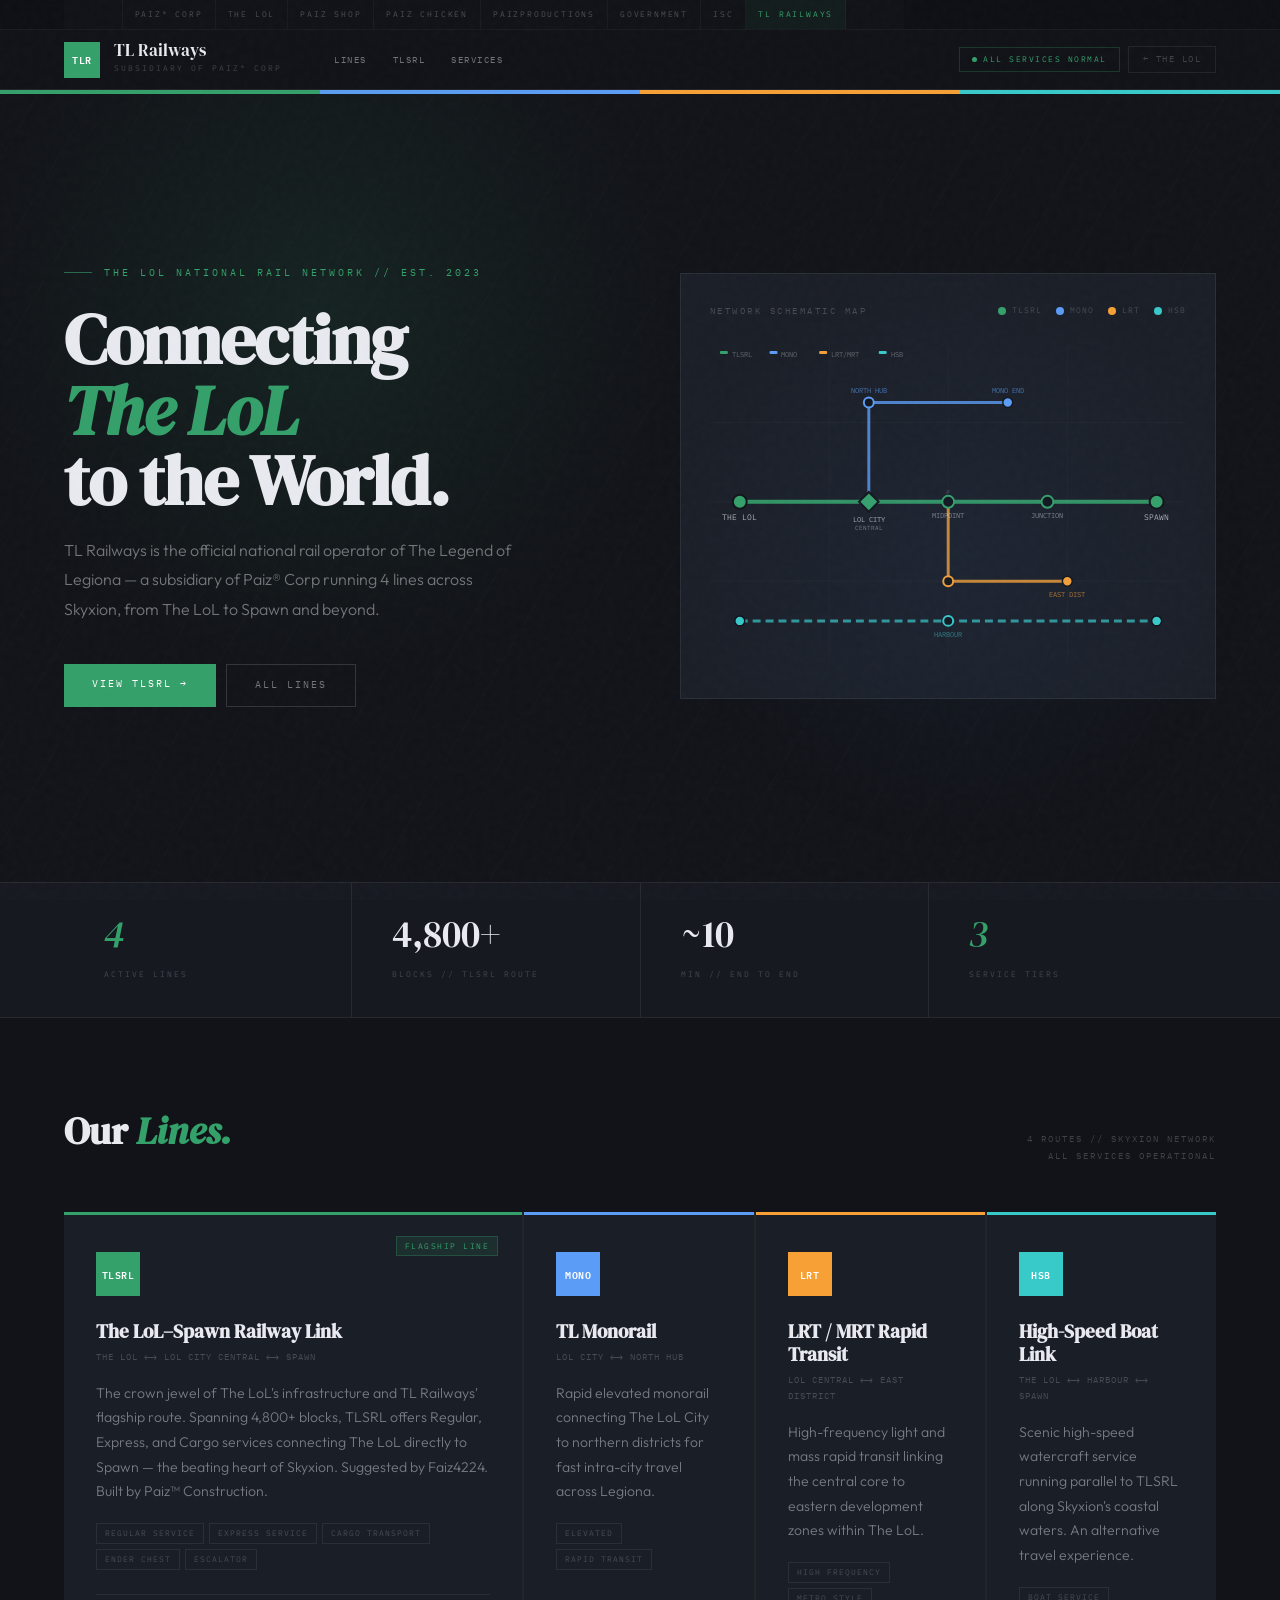
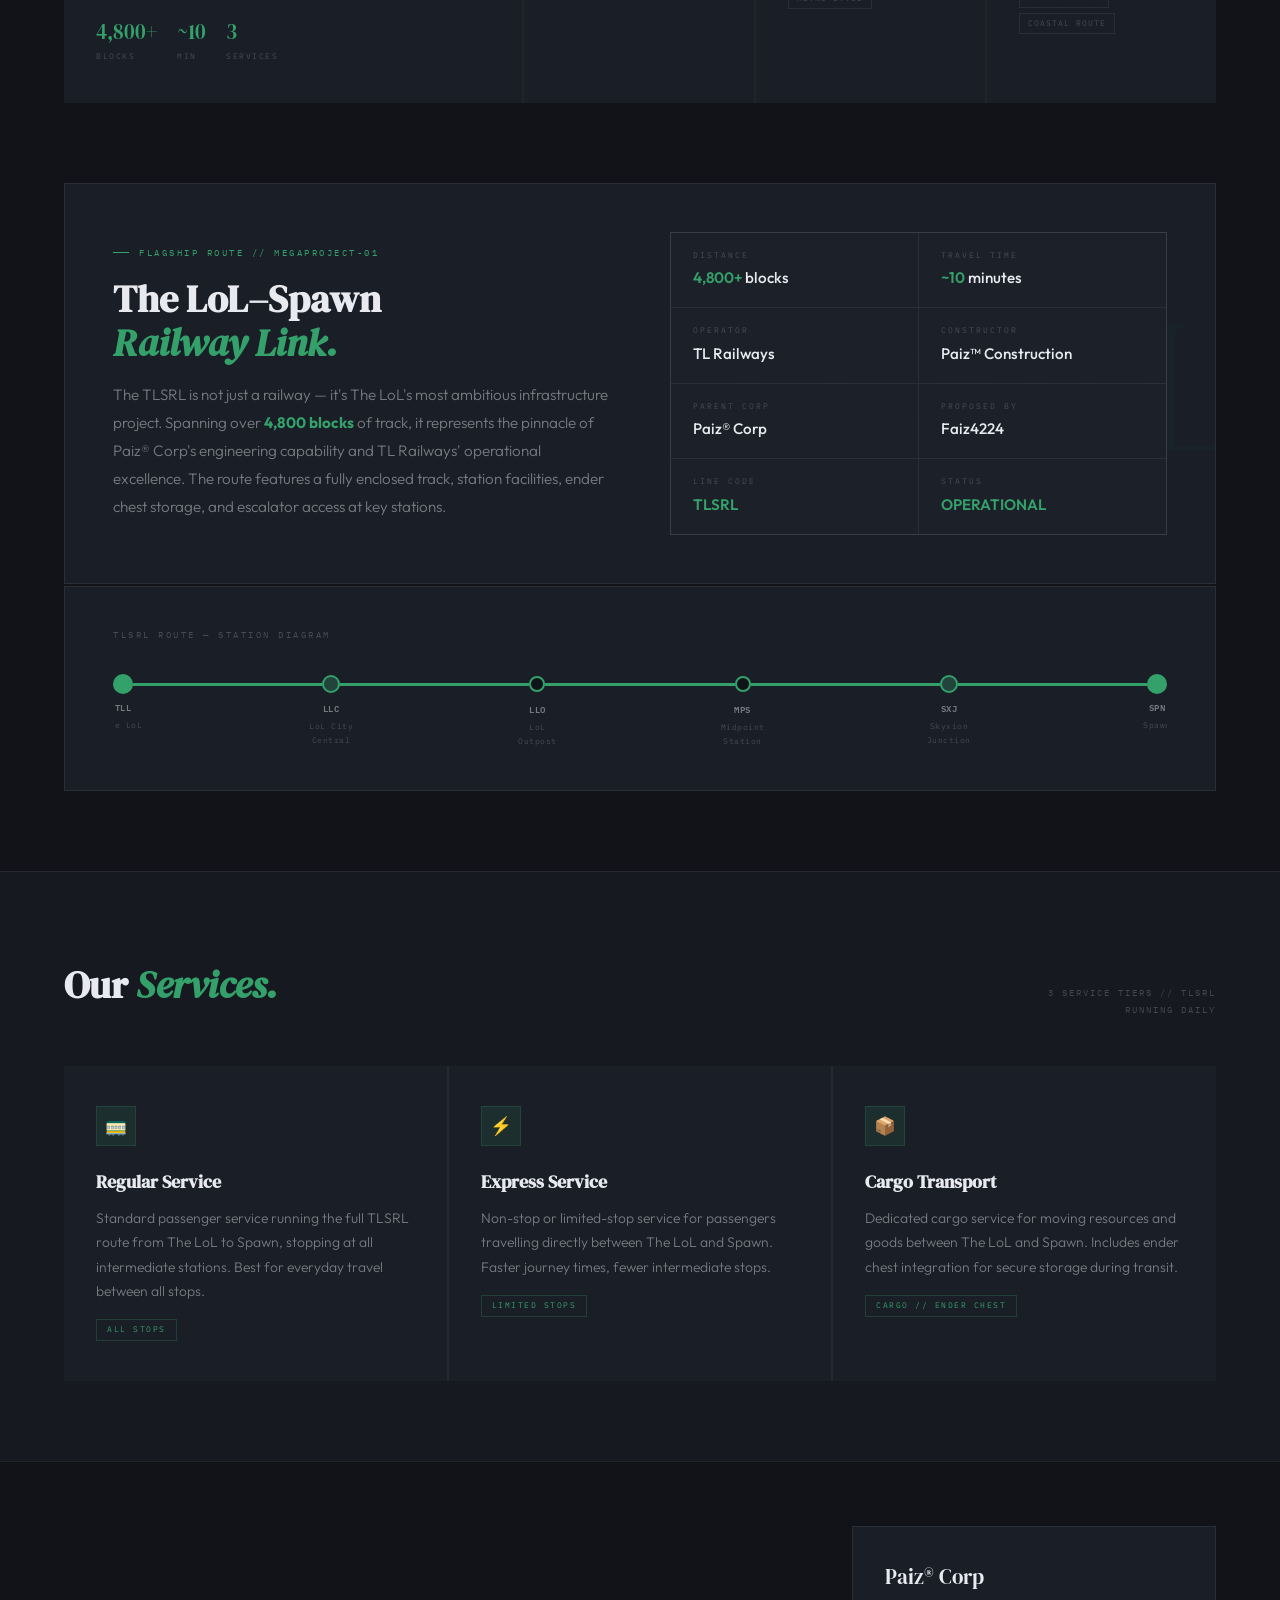
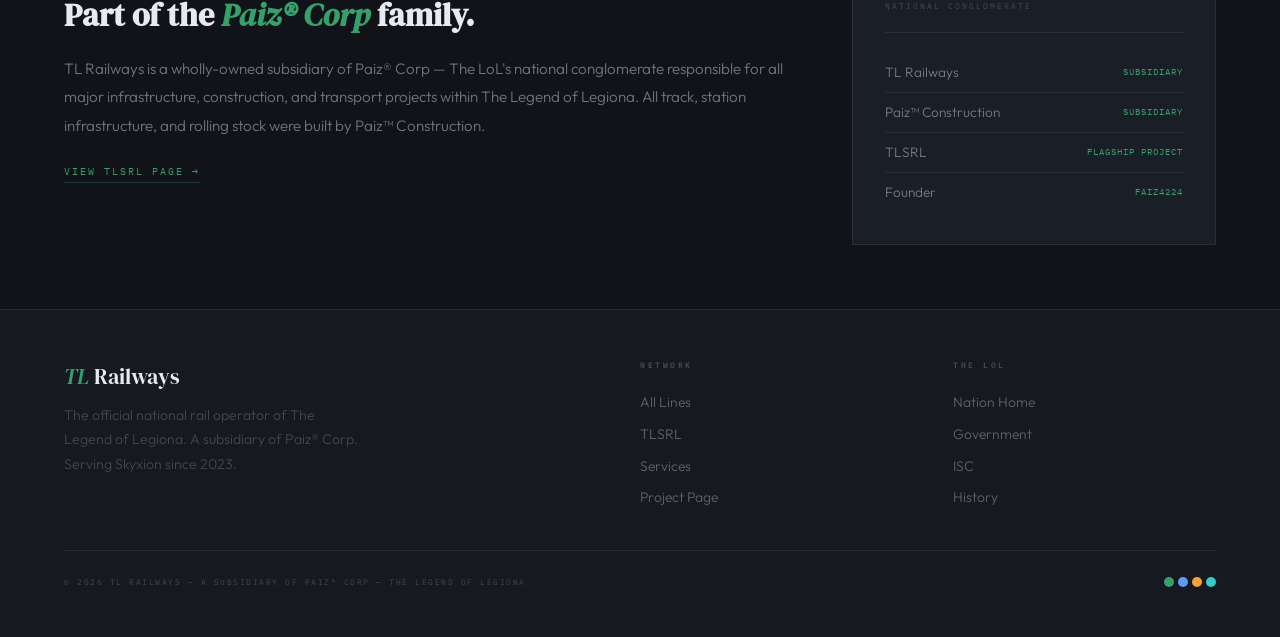
==== index.html @ be33e7ab "Create index.html" ====
<!DOCTYPE html>
<html lang="en">
<head>
    <meta charset="UTF-8">
    <meta name="viewport" content="width=device-width, initial-scale=1.0">
    <title>TL Railways — The Legend of Legiona</title>
    <link rel="icon" type="image/png" href="/tlrailways/assets/images/TLRailwaysLogo.png">
    <meta name="description" content="TL Railways — The LoL's national rail network. TLSRL, Monorail, LRT/MRT, and HSB services connecting The LoL to Skyxion.">
    <meta property="og:title" content="TL Railways — The LoL National Rail Network">
    <meta property="og:url" content="https://thelegendoflegiona.github.io/tlrailways/">
    <meta property="og:description" content="Official rail operator of The Legend of Legiona.">
    <link href="https://fonts.googleapis.com/css2?family=DM+Serif+Display:ital@0;1&family=IBM+Plex+Mono:wght@300;400;500;600&family=Outfit:wght@300;400;500;600&display=swap" rel="stylesheet">
    <style>
        /* ═══════════════════════════════════════
           TL RAILWAYS — DESIGN TOKENS
        ═══════════════════════════════════════ */
        :root {
            --bg:           #111318;
            --bg-2:         #161920;
            --bg-3:         #1c2029;
            --bg-card:      #1a1e27;
            --border:       rgba(255,255,255,0.07);
            --border-hover: rgba(255,255,255,0.14);
            --txt:          #e8eaf0;
            --txt-muted:    rgba(232,234,240,0.45);
            --txt-faint:    rgba(232,234,240,0.22);

            /* Line colours */
            --tlsrl:   #34a06a;
            --mono:    #5b9cf6;
            --lrt:     #f6a035;
            --hsb:     #38c9c9;

            --tlsrl-dim: rgba(52,160,106,0.12);
            --mono-dim:  rgba(91,156,246,0.12);
            --lrt-dim:   rgba(246,160,53,0.12);
            --hsb-dim:   rgba(56,201,201,0.12);

            --topbar-h: 30px;
            --nav-h:    60px;
        }

        * { margin: 0; padding: 0; box-sizing: border-box; }
        html { scroll-behavior: smooth; }

        body {
            font-family: 'Outfit', sans-serif;
            background: var(--bg);
            color: var(--txt);
            line-height: 1.7;
            overflow-x: hidden;
        }

        /* grain */
        body::before {
            content: '';
            position: fixed; inset: 0;
            background-image: url("data:image/svg+xml,%3Csvg viewBox='0 0 200 200' xmlns='http://www.w3.org/2000/svg'%3E%3Cfilter id='n'%3E%3CfeTurbulence type='fractalNoise' baseFrequency='0.65' numOctaves='4' stitchTiles='stitch'/%3E%3C/filter%3E%3Crect width='100%25' height='100%25' filter='url(%23n)' opacity='0.025'/%3E%3C/svg%3E");
            pointer-events: none; z-index: 9999;
        }

        /* ─── NETWORK TOPBAR ─── */
        .net-topbar {
            position: fixed;
            top: 0; left: 0; right: 0;
            height: var(--topbar-h);
            z-index: 500;
            background: #0d0f14;
            border-bottom: 1px solid rgba(255,255,255,0.05);
            display: flex;
            align-items: center;
            padding: 0 5%;
            overflow-x: auto;
            scrollbar-width: none;
        }
        .net-topbar::-webkit-scrollbar { display: none; }

        .net-topbar-links {
            display: flex;
            align-items: center;
            gap: 0;
            white-space: nowrap;
            flex-shrink: 0;
        }

        .net-topbar-links a {
            font-family: 'IBM Plex Mono', monospace;
            font-size: 0.47rem;
            letter-spacing: 1.8px;
            color: rgba(232,234,240,0.28);
            text-decoration: none;
            padding: 0 12px;
            height: var(--topbar-h);
            display: flex;
            align-items: center;
            transition: color 0.2s, background 0.2s;
            border-right: 1px solid rgba(255,255,255,0.04);
        }
        .net-topbar-links a:first-child { border-left: 1px solid rgba(255,255,255,0.04); }
        .net-topbar-links a:hover { color: rgba(232,234,240,0.65); }
        .net-topbar-links a.active-site {
            color: var(--tlsrl);
            background: rgba(52,160,106,0.07);
        }

        /* ─── NAV ─── */
        nav {
            position: sticky;
            top: var(--topbar-h);
            z-index: 400;
            height: var(--nav-h);
            display: flex;
            align-items: center;
            padding: 0 5%;
            background: rgba(17,19,24,0.97);
            backdrop-filter: blur(18px);
            border-bottom: 1px solid var(--border);
            gap: 40px;
        }

        .nav-brand {
            display: flex; align-items: center; gap: 14px;
            text-decoration: none; color: inherit; flex-shrink: 0;
        }

        .tlr-mark {
            width: 36px; height: 36px;
            background: var(--tlsrl);
            display: flex; align-items: center; justify-content: center;
            font-family: 'IBM Plex Mono', monospace;
            font-size: 0.62rem;
            font-weight: 600;
            color: #fff;
            letter-spacing: 0.5px;
            flex-shrink: 0;
            transition: box-shadow 0.3s;
        }
        .nav-brand:hover .tlr-mark {
            box-shadow: 0 0 16px rgba(52,160,106,0.45);
        }

        .nav-brand-name {
            font-family: 'DM Serif Display', serif;
            font-size: 1.05rem;
            color: var(--txt);
            line-height: 1;
            display: block;
        }
        .nav-brand-sub {
            font-family: 'IBM Plex Mono', monospace;
            font-size: 0.5rem;
            letter-spacing: 2px;
            color: var(--txt-faint);
            display: block;
            margin-top: 2px;
        }

        .nav-links {
            display: flex; gap: 2px; flex: 1;
        }

        .nav-links a {
            padding: 5px 12px;
            font-family: 'IBM Plex Mono', monospace;
            font-size: 0.58rem;
            letter-spacing: 1.5px;
            color: var(--txt-muted);
            text-decoration: none;
            transition: color 0.2s;
        }
        .nav-links a:hover, .nav-links a.active { color: var(--tlsrl); }

        .nav-right {
            margin-left: auto;
            display: flex; align-items: center; gap: 8px;
        }

        .status-pill {
            display: flex; align-items: center; gap: 6px;
            padding: 4px 12px;
            border: 1px solid rgba(52,160,106,0.25);
            font-family: 'IBM Plex Mono', monospace;
            font-size: 0.52rem;
            letter-spacing: 1.5px;
            color: var(--tlsrl);
        }

        .status-dot {
            width: 5px; height: 5px;
            border-radius: 50%;
            background: var(--tlsrl);
            animation: blink 2s ease infinite;
        }

        .nav-back {
            padding: 5px 14px;
            font-family: 'IBM Plex Mono', monospace;
            font-size: 0.55rem;
            letter-spacing: 1.5px;
            color: var(--txt-faint);
            text-decoration: none;
            border: 1px solid var(--border);
            transition: all 0.2s;
        }
        .nav-back:hover { color: var(--txt); border-color: var(--border-hover); }

        /* hamburger */
        .nav-hamburger {
            display: none;
            flex-direction: column;
            gap: 5px;
            cursor: pointer;
            padding: 4px;
            background: none;
            border: none;
            margin-left: auto;
        }
        .nav-hamburger span {
            display: block;
            width: 22px; height: 1.5px;
            background: var(--txt-muted);
            transition: all 0.25s;
        }
        .nav-hamburger.open span:nth-child(1) { transform: translateY(6.5px) rotate(45deg); }
        .nav-hamburger.open span:nth-child(2) { opacity: 0; }
        .nav-hamburger.open span:nth-child(3) { transform: translateY(-6.5px) rotate(-45deg); }

        /* mobile nav drawer */
        .nav-drawer {
            display: none;
            position: fixed;
            top: calc(var(--topbar-h) + var(--nav-h));
            left: 0; right: 0;
            background: rgba(13,15,20,0.98);
            backdrop-filter: blur(20px);
            border-bottom: 1px solid var(--border);
            z-index: 390;
            padding: 1.5rem 5%;
            flex-direction: column;
            gap: 0;
        }
        .nav-drawer.open { display: flex; }
        .nav-drawer a {
            font-family: 'IBM Plex Mono', monospace;
            font-size: 0.7rem;
            letter-spacing: 2px;
            color: var(--txt-muted);
            text-decoration: none;
            padding: 0.9rem 0;
            border-bottom: 1px solid var(--border);
            transition: color 0.2s;
        }
        .nav-drawer a:hover { color: var(--tlsrl); }
        .nav-drawer a:last-child { border-bottom: none; }

        /* ─── HERO ─── */
        .hero {
            min-height: 88vh;
            display: flex; flex-direction: column; justify-content: center;
            padding: 80px 5% 5rem;
            position: relative; overflow: hidden;
            margin-top: var(--topbar-h);
        }

        .hero::before {
            content: '';
            position: absolute; inset: 0;
            background:
                repeating-linear-gradient(
                    -60deg,
                    transparent, transparent 48px,
                    rgba(255,255,255,0.013) 48px, rgba(255,255,255,0.013) 49px
                );
        }

        /* enhanced hero ambient */
        .hero::after {
            content: '';
            position: absolute;
            bottom: 0; right: 0;
            width: 50vw; height: 50vw;
            background: radial-gradient(circle, rgba(91,156,246,0.05) 0%, transparent 65%);
            pointer-events: none;
        }

        .hero-bar {
            position: absolute;
            top: 0; left: 0; right: 0;
            height: 4px;
            display: flex;
        }
        .hero-bar span { flex: 1; }
        .hero-bar .b1 { background: var(--tlsrl); }
        .hero-bar .b2 { background: var(--mono); }
        .hero-bar .b3 { background: var(--lrt); }
        .hero-bar .b4 { background: var(--hsb); }

        .hero-glow {
            position: absolute;
            top: -20%; left: -5%;
            width: 60vw; height: 60vw;
            background: radial-gradient(circle, rgba(52,160,106,0.11) 0%, transparent 65%);
            pointer-events: none;
        }

        .hero-inner {
            position: relative;
            max-width: 1200px;
            margin: 0 auto; width: 100%;
            display: grid;
            grid-template-columns: 1fr 1fr;
            gap: 80px;
            align-items: center;
        }

        .hero-eyebrow {
            font-family: 'IBM Plex Mono', monospace;
            font-size: 0.6rem;
            letter-spacing: 3px;
            color: var(--tlsrl);
            margin-bottom: 1.5rem;
            display: flex; align-items: center; gap: 12px;
            opacity: 0;
            animation: fadeUp 0.7s ease 0.15s forwards;
        }
        .hero-eyebrow::before { content:''; width:28px; height:1px; background:var(--tlsrl); opacity:0.6; }

        .hero h1 {
            font-family: 'DM Serif Display', serif;
            font-size: clamp(3rem, 5.5vw, 5.5rem);
            line-height: 1.0;
            color: var(--txt);
            margin-bottom: 1.2rem;
            letter-spacing: -1px;
            opacity: 0;
            animation: fadeUp 0.7s ease 0.25s forwards;
        }
        .hero h1 em { font-style: italic; color: var(--tlsrl); }

        .hero-sub {
            font-size: 1rem;
            color: var(--txt-muted);
            font-weight: 300;
            line-height: 1.85;
            max-width: 460px;
            margin-bottom: 2.5rem;
            opacity: 0;
            animation: fadeUp 0.7s ease 0.35s forwards;
        }

        .hero-actions {
            display: flex; gap: 10px; flex-wrap: wrap;
            opacity: 0;
            animation: fadeUp 0.7s ease 0.45s forwards;
        }

        .btn-primary {
            padding: 12px 28px;
            background: var(--tlsrl);
            color: #fff;
            text-decoration: none;
            font-family: 'IBM Plex Mono', monospace;
            font-size: 0.62rem;
            letter-spacing: 2px;
            transition: opacity 0.2s, transform 0.2s, box-shadow 0.2s;
        }
        .btn-primary:hover {
            opacity: 0.9;
            transform: translateY(-2px);
            box-shadow: 0 8px 24px rgba(52,160,106,0.3);
        }

        .btn-ghost {
            padding: 12px 28px;
            border: 1px solid var(--border-hover);
            color: var(--txt-muted);
            text-decoration: none;
            font-family: 'IBM Plex Mono', monospace;
            font-size: 0.62rem;
            letter-spacing: 2px;
            transition: all 0.2s;
        }
        .btn-ghost:hover { border-color: rgba(255,255,255,0.3); color: var(--txt); }

        /* ─── SCHEMATIC MAP ─── */
        .hero-map {
            position: relative;
            opacity: 0;
            animation: fadeIn 1s ease 0.6s forwards;
        }

        .map-card {
            background: var(--bg-card);
            border: 1px solid var(--border);
            padding: 1.8rem;
        }

        .map-header {
            display: flex; justify-content: space-between; align-items: center;
            margin-bottom: 1.5rem;
            flex-wrap: wrap;
            gap: 10px;
        }

        .map-title {
            font-family: 'IBM Plex Mono', monospace;
            font-size: 0.58rem;
            letter-spacing: 2.5px;
            color: var(--txt-faint);
        }

        .map-legend {
            display: flex; gap: 14px; flex-wrap: wrap;
        }

        .leg-item {
            display: flex; align-items: center; gap: 6px;
            font-family: 'IBM Plex Mono', monospace;
            font-size: 0.5rem;
            letter-spacing: 1px;
            color: var(--txt-faint);
        }
        .leg-dot { width: 8px; height: 8px; border-radius: 50%; flex-shrink: 0; }

        .route-svg { width: 100%; height: auto; }

        /* ─── QUICK STATS ─── */
        .stats-strip {
            background: var(--bg-2);
            border-top: 1px solid var(--border);
            border-bottom: 1px solid var(--border);
            padding: 0 5%;
        }

        .stats-inner {
            max-width: 1200px;
            margin: 0 auto;
            display: flex;
        }

        .stat-item {
            flex: 1;
            padding: 2rem 2.5rem;
            border-right: 1px solid var(--border);
            transition: background 0.25s;
        }
        .stat-item:last-child { border-right: none; }
        .stat-item:hover { background: rgba(52,160,106,0.04); }

        .stat-val {
            font-family: 'DM Serif Display', serif;
            font-size: 2.4rem;
            color: var(--txt);
            display: block;
            line-height: 1;
            margin-bottom: 0.3rem;
        }
        .stat-val em { font-style: italic; color: var(--tlsrl); }

        .stat-lbl {
            font-family: 'IBM Plex Mono', monospace;
            font-size: 0.52rem;
            letter-spacing: 2px;
            color: var(--txt-faint);
        }

        /* ─── LINES SECTION ─── */
        .section { padding: 5rem 5%; }
        .section-inner { max-width: 1200px; margin: 0 auto; }

        .section-head {
            display: flex; justify-content: space-between; align-items: flex-end;
            margin-bottom: 3rem;
            flex-wrap: wrap;
            gap: 12px;
        }

        .section-head h2 {
            font-family: 'DM Serif Display', serif;
            font-size: clamp(1.8rem, 3vw, 2.6rem);
            color: var(--txt);
        }
        .section-head h2 em { font-style: italic; color: var(--tlsrl); }

        .section-head p {
            font-family: 'IBM Plex Mono', monospace;
            font-size: 0.56rem;
            letter-spacing: 2px;
            color: var(--txt-faint);
            text-align: right;
            max-width: 220px;
            line-height: 1.8;
        }

        /* Line cards */
        .lines-grid {
            display: grid;
            grid-template-columns: 2fr 1fr 1fr 1fr;
            gap: 2px;
            background: var(--border);
        }

        .line-card {
            background: var(--bg-card);
            padding: 2.5rem 2rem;
            position: relative;
            overflow: hidden;
            cursor: pointer;
            transition: background 0.25s, box-shadow 0.3s;
        }
        .line-card:hover { background: var(--bg-3); }

        /* Top accent bar */
        .line-card::before {
            content: '';
            position: absolute;
            top: 0; left: 0; right: 0;
            height: 3px;
            transition: height 0.25s;
        }
        .line-card.tlsrl::before { background: var(--tlsrl); }
        .line-card.mono::before  { background: var(--mono); }
        .line-card.lrt::before   { background: var(--lrt); }
        .line-card.hsb::before   { background: var(--hsb); }
        .line-card:hover::before { height: 4px; }

        /* glow on hover per line */
        .line-card.tlsrl:hover { box-shadow: inset 0 0 60px rgba(52,160,106,0.05); }
        .line-card.mono:hover  { box-shadow: inset 0 0 60px rgba(91,156,246,0.05); }
        .line-card.lrt:hover   { box-shadow: inset 0 0 60px rgba(246,160,53,0.05); }
        .line-card.hsb:hover   { box-shadow: inset 0 0 60px rgba(56,201,201,0.05); }

        .line-code-badge {
            display: inline-flex;
            align-items: center;
            justify-content: center;
            width: 44px; height: 44px;
            font-family: 'IBM Plex Mono', monospace;
            font-size: 0.6rem;
            font-weight: 600;
            letter-spacing: 0.5px;
            margin-bottom: 1.5rem;
            color: #fff;
            transition: transform 0.25s;
        }
        .line-card:hover .line-code-badge { transform: scale(1.05); }

        .line-card.tlsrl .line-code-badge { background: var(--tlsrl); }
        .line-card.mono  .line-code-badge { background: var(--mono); }
        .line-card.lrt   .line-code-badge { background: var(--lrt); }
        .line-card.hsb   .line-code-badge { background: var(--hsb); }

        .line-flagship {
            position: absolute;
            top: 1.5rem; right: 1.5rem;
            font-family: 'IBM Plex Mono', monospace;
            font-size: 0.47rem;
            letter-spacing: 1.5px;
            padding: 3px 8px;
            background: var(--tlsrl-dim);
            border: 1px solid rgba(52,160,106,0.3);
            color: var(--tlsrl);
        }

        .line-card h3 {
            font-family: 'DM Serif Display', serif;
            font-size: 1.2rem;
            color: var(--txt);
            margin-bottom: 0.4rem;
            line-height: 1.2;
        }

        .line-route {
            font-family: 'IBM Plex Mono', monospace;
            font-size: 0.58rem;
            letter-spacing: 1px;
            color: var(--txt-faint);
            margin-bottom: 1rem;
        }

        .line-card p {
            font-size: 0.88rem;
            color: var(--txt-muted);
            line-height: 1.75;
            font-weight: 300;
        }

        .line-card-stats {
            display: flex; gap: 20px;
            margin-top: 1.5rem;
            padding-top: 1.2rem;
            border-top: 1px solid var(--border);
        }

        .lcs-val {
            font-family: 'DM Serif Display', serif;
            font-size: 1.3rem;
            display: block;
        }
        .line-card.tlsrl .lcs-val { color: var(--tlsrl); }
        .line-card.mono  .lcs-val { color: var(--mono); }
        .line-card.lrt   .lcs-val { color: var(--lrt); }
        .line-card.hsb   .lcs-val { color: var(--hsb); }

        .lcs-key {
            font-family: 'IBM Plex Mono', monospace;
            font-size: 0.48rem;
            letter-spacing: 1.5px;
            color: var(--txt-faint);
            display: block;
        }

        .service-tags {
            display: flex; flex-wrap: wrap; gap: 5px;
            margin-top: 1.2rem;
        }

        .stag {
            font-family: 'IBM Plex Mono', monospace;
            font-size: 0.48rem;
            letter-spacing: 1px;
            padding: 3px 8px;
            border: 1px solid var(--border);
            color: var(--txt-faint);
            transition: border-color 0.2s, color 0.2s;
        }
        .line-card.tlsrl:hover .stag { border-color: rgba(52,160,106,0.2); color: rgba(52,160,106,0.6); }
        .line-card.mono:hover  .stag { border-color: rgba(91,156,246,0.2); color: rgba(91,156,246,0.6); }
        .line-card.lrt:hover   .stag { border-color: rgba(246,160,53,0.2); color: rgba(246,160,53,0.6); }
        .line-card.hsb:hover   .stag { border-color: rgba(56,201,201,0.2); color: rgba(56,201,201,0.6); }

        /* ─── TLSRL DEEP DIVE ─── */
        .tlsrl-section { padding: 0 5% 5rem; background: var(--bg); }
        .tlsrl-inner { max-width: 1200px; margin: 0 auto; }

        .tlsrl-hero {
            background: var(--bg-card);
            border: 1px solid var(--border);
            padding: 3rem;
            position: relative;
            overflow: hidden;
            margin-bottom: 2px;
            transition: border-color 0.3s;
        }
        .tlsrl-hero:hover { border-color: rgba(52,160,106,0.2); }

        .tlsrl-hero::before {
            content: 'TLSRL';
            position: absolute;
            right: -20px; top: 50%;
            transform: translateY(-50%);
            font-family: 'DM Serif Display', serif;
            font-size: 12rem;
            color: rgba(52,160,106,0.04);
            line-height: 1;
            pointer-events: none;
        }

        .tlsrl-hero-grid {
            display: grid;
            grid-template-columns: 1fr 1fr;
            gap: 60px;
            align-items: center;
            position: relative;
        }

        .tlsrl-label {
            font-family: 'IBM Plex Mono', monospace;
            font-size: 0.58rem;
            letter-spacing: 2.5px;
            color: var(--tlsrl);
            margin-bottom: 1rem;
            display: flex; align-items: center; gap: 10px;
        }
        .tlsrl-label::before { content: ''; width: 16px; height: 1px; background: var(--tlsrl); }

        .tlsrl-hero h2 {
            font-family: 'DM Serif Display', serif;
            font-size: clamp(1.8rem, 3vw, 2.8rem);
            line-height: 1.15;
            color: var(--txt);
            margin-bottom: 1rem;
        }
        .tlsrl-hero h2 em { font-style: italic; color: var(--tlsrl); }

        .tlsrl-hero p {
            font-size: 0.95rem;
            color: var(--txt-muted);
            line-height: 1.85;
            font-weight: 300;
        }

        .spec-table {
            display: grid;
            grid-template-columns: 1fr 1fr;
            gap: 1px;
            background: var(--border);
            border: 1px solid var(--border);
        }

        .spec-row {
            background: var(--bg-3);
            padding: 1rem 1.4rem;
            display: flex;
            flex-direction: column;
            gap: 3px;
            transition: background 0.2s;
        }
        .spec-row:hover { background: #21263a; }

        .spec-key {
            font-family: 'IBM Plex Mono', monospace;
            font-size: 0.5rem;
            letter-spacing: 2px;
            color: var(--txt-faint);
        }

        .spec-val {
            font-size: 0.95rem;
            color: var(--txt);
            font-weight: 500;
        }
        .spec-val strong { color: var(--tlsrl); font-weight: 600; }

        /* Station diagram */
        .station-strip {
            background: var(--bg-card);
            border: 1px solid var(--border);
            padding: 2.5rem 3rem;
        }

        .station-head {
            font-family: 'IBM Plex Mono', monospace;
            font-size: 0.58rem;
            letter-spacing: 2.5px;
            color: var(--txt-faint);
            margin-bottom: 2rem;
        }

        .station-diagram {
            display: flex;
            align-items: center;
            gap: 0;
            overflow-x: auto;
            padding-bottom: 56px;
            scrollbar-width: thin;
            scrollbar-color: rgba(52,160,106,0.2) transparent;
        }
        .station-diagram::-webkit-scrollbar { height: 3px; }
        .station-diagram::-webkit-scrollbar-thumb { background: rgba(52,160,106,0.3); border-radius: 2px; }

        .station-node {
            display: flex;
            flex-direction: column;
            align-items: center;
            position: relative;
            flex-shrink: 0;
        }

        .station-dot {
            width: 16px; height: 16px;
            border: 2px solid var(--tlsrl);
            border-radius: 50%;
            background: var(--bg);
            position: relative; z-index: 2;
            transition: background 0.2s, box-shadow 0.2s;
        }
        .station-node:hover .station-dot {
            background: var(--tlsrl);
            box-shadow: 0 0 10px rgba(52,160,106,0.5);
        }

        .station-dot.terminus {
            width: 20px; height: 20px;
            background: var(--tlsrl);
        }
        .station-dot.featured {
            width: 18px; height: 18px;
            background: rgba(52,160,106,0.3);
        }

        .station-line {
            flex: 1;
            height: 3px;
            background: var(--tlsrl);
            min-width: 40px;
            flex-shrink: 0;
        }

        .station-label {
            position: absolute;
            top: 26px;
            left: 50%;
            transform: translateX(-50%);
            white-space: nowrap;
            font-family: 'IBM Plex Mono', monospace;
            font-size: 0.52rem;
            letter-spacing: 0.5px;
            color: var(--txt-faint);
            text-align: center;
            transition: color 0.2s;
        }
        .station-node:hover .station-label { color: var(--tlsrl); }

        .station-code {
            display: block;
            font-weight: 600;
            font-size: 0.58rem;
            color: var(--txt-muted);
            margin-bottom: 2px;
            transition: color 0.2s;
        }
        .station-node:hover .station-code { color: var(--tlsrl); }

        /* ─── SERVICES ─── */
        .services-section {
            padding: 5rem 5%;
            background: var(--bg-2);
            border-top: 1px solid var(--border);
        }
        .services-inner { max-width: 1200px; margin: 0 auto; }

        .services-grid {
            display: grid;
            grid-template-columns: repeat(3, 1fr);
            gap: 2px;
            background: var(--border);
            margin-top: 3rem;
        }

        .svc-card {
            background: var(--bg-card);
            padding: 2.5rem 2rem;
            transition: background 0.2s, box-shadow 0.2s;
        }
        .svc-card:hover {
            background: var(--bg-3);
            box-shadow: inset 0 0 40px rgba(52,160,106,0.04);
        }

        .svc-icon {
            width: 40px; height: 40px;
            background: var(--tlsrl-dim);
            border: 1px solid rgba(52,160,106,0.2);
            display: flex; align-items: center; justify-content: center;
            font-size: 1.1rem;
            margin-bottom: 1.4rem;
            transition: border-color 0.2s, background 0.2s;
        }
        .svc-card:hover .svc-icon {
            border-color: rgba(52,160,106,0.4);
            background: rgba(52,160,106,0.18);
        }

        .svc-card h4 {
            font-family: 'DM Serif Display', serif;
            font-size: 1.1rem;
            color: var(--txt);
            margin-bottom: 0.5rem;
        }
        .svc-card p {
            font-size: 0.87rem;
            color: var(--txt-muted);
            line-height: 1.75;
            font-weight: 300;
        }

        .svc-tag {
            display: inline-block;
            margin-top: 1rem;
            font-family: 'IBM Plex Mono', monospace;
            font-size: 0.5rem;
            letter-spacing: 1.5px;
            padding: 3px 10px;
            border: 1px solid rgba(52,160,106,0.25);
            color: var(--tlsrl);
        }

        /* ─── INFO STRIP ─── */
        .info-strip {
            padding: 4rem 5%;
            border-top: 1px solid var(--border);
        }

        .info-inner {
            max-width: 1200px; margin: 0 auto;
            display: grid;
            grid-template-columns: 2fr 1fr;
            gap: 60px;
            align-items: center;
        }

        .info-strip h3 {
            font-family: 'DM Serif Display', serif;
            font-size: 2rem;
            color: var(--txt);
            margin-bottom: 0.8rem;
        }
        .info-strip h3 em { font-style: italic; color: var(--tlsrl); }
        .info-strip p {
            font-size: 0.95rem;
            color: var(--txt-muted);
            line-height: 1.85;
            font-weight: 300;
        }

        .info-corp-card {
            background: var(--bg-card);
            border: 1px solid var(--border);
            padding: 2rem;
            transition: border-color 0.3s;
        }
        .info-corp-card:hover { border-color: rgba(52,160,106,0.2); }

        .icc-logo {
            font-family: 'DM Serif Display', serif;
            font-size: 1.3rem;
            color: var(--txt);
            margin-bottom: 0.3rem;
        }
        .icc-sub {
            font-family: 'IBM Plex Mono', monospace;
            font-size: 0.52rem;
            letter-spacing: 2px;
            color: var(--txt-faint);
            margin-bottom: 1.2rem;
        }
        .icc-divider { height: 1px; background: var(--border); margin-bottom: 1.2rem; }

        .icc-item {
            display: flex;
            justify-content: space-between;
            align-items: center;
            padding: 0.5rem 0;
            border-bottom: 1px solid var(--border);
            font-size: 0.85rem;
        }
        .icc-item:last-child { border-bottom: none; }
        .icc-item span:first-child { color: var(--txt-muted); font-weight: 300; }
        .icc-item span:last-child {
            font-family: 'IBM Plex Mono', monospace;
            font-size: 0.55rem;
            letter-spacing: 1px;
            color: var(--tlsrl);
        }

        /* ─── FOOTER ─── */
        footer {
            border-top: 1px solid var(--border);
            background: var(--bg-2);
            padding: 3rem 5%;
        }

        .footer-inner {
            max-width: 1200px; margin: 0 auto;
            display: grid;
            grid-template-columns: 2fr 1fr 1fr;
            gap: 50px;
            margin-bottom: 2rem;
        }

        .f-brand-name {
            font-family: 'DM Serif Display', serif;
            font-size: 1.4rem;
            color: var(--txt);
            margin-bottom: 0.4rem;
        }
        .f-brand-name em { font-style: italic; color: var(--tlsrl); }

        .f-desc {
            font-size: 0.88rem;
            color: var(--txt-faint);
            line-height: 1.75;
            font-weight: 300;
            max-width: 300px;
        }

        .f-col h5 {
            font-family: 'IBM Plex Mono', monospace;
            font-size: 0.52rem;
            letter-spacing: 2.5px;
            color: var(--txt-faint);
            margin-bottom: 1.2rem;
        }
        .f-col a {
            display: block;
            font-size: 0.87rem;
            color: rgba(232,234,240,0.35);
            text-decoration: none;
            margin-bottom: 0.5rem;
            font-weight: 300;
            transition: color 0.2s;
        }
        .f-col a:hover { color: var(--tlsrl); }

        .footer-bottom {
            border-top: 1px solid var(--border);
            padding-top: 1.5rem;
            display: flex;
            justify-content: space-between;
            align-items: center;
            max-width: 1200px;
            margin: 0 auto;
            flex-wrap: wrap;
            gap: 10px;
        }

        .footer-bottom p {
            font-family: 'IBM Plex Mono', monospace;
            font-size: 0.52rem;
            letter-spacing: 1.5px;
            color: var(--txt-faint);
        }

        .line-indicators { display: flex; gap: 4px; }
        .li-dot { width: 10px; height: 10px; border-radius: 50%; }

        /* ─── ANIMATIONS ─── */
        @keyframes fadeUp {
            from { opacity: 0; transform: translateY(20px); }
            to   { opacity: 1; transform: translateY(0); }
        }
        @keyframes fadeIn {
            from { opacity: 0; }
            to   { opacity: 1; }
        }
        @keyframes blink {
            0%, 100% { opacity: 1; }
            50% { opacity: 0.25; }
        }

        .reveal {
            opacity: 0;
            transform: translateY(20px);
            transition: opacity 0.6s ease, transform 0.6s ease;
        }
        .reveal.in { opacity: 1; transform: translateY(0); }

        /* ─── RESPONSIVE ─── */
        @media (max-width: 1000px) {
            .lines-grid { grid-template-columns: 1fr 1fr; }
            .hero-inner { grid-template-columns: 1fr; }
            .hero-map { display: none; }
            .tlsrl-hero-grid { grid-template-columns: 1fr; gap: 2rem; }
            .spec-table { grid-template-columns: 1fr; }
        }

        @media (max-width: 700px) {
            :root { --topbar-h: 28px; --nav-h: 56px; }

            .net-topbar-links a { padding: 0 9px; font-size: 0.43rem; letter-spacing: 1.2px; }

            .stats-inner { flex-direction: column; }
            .stat-item { border-right: none; border-bottom: 1px solid var(--border); padding: 1.4rem 1.2rem; }
            .stat-item:last-child { border-bottom: none; }

            .services-grid { grid-template-columns: 1fr; }
            .lines-grid { grid-template-columns: 1fr; }
            .info-inner { grid-template-columns: 1fr; gap: 2rem; }
            .footer-inner { grid-template-columns: 1fr; gap: 2rem; }
            .footer-bottom { flex-direction: column; text-align: center; }

            /* hide desktop nav links, show hamburger */
            .nav-links { display: none; }
            .nav-hamburger { display: flex; }
            .status-pill { display: none; }
            .nav-back { display: none; }

            .hero { padding: 60px 5% 3rem; min-height: auto; }
            .hero h1 { font-size: clamp(2.4rem, 10vw, 3.2rem); }

            .tlsrl-section { padding: 0 5% 3rem; }
            .tlsrl-hero { padding: 2rem 1.5rem; }
            .station-strip { padding: 1.8rem 1.5rem; }

            .section { padding: 3rem 5%; }
            .services-section { padding: 3rem 5%; }

            .section-head p { text-align: left; max-width: 100%; }
        }

        @media (max-width: 420px) {
            .net-topbar-links a { padding: 0 7px; font-size: 0.4rem; letter-spacing: 0.8px; }
        }
    </style>
</head>
<body>

    <!-- NETWORK TOPBAR -->
    <div class="net-topbar">
        <nav class="net-topbar-links">
            <a href="/paizcorp/">PAIZ® CORP</a>
            <a href="/main/">THE LOL</a>
            <a href="https://faizzzlol.github.io/paizcorp/paizshop/">PAIZ SHOP</a>
            <a href="https://faizzzlol.github.io/paizcorp/paizchicken/">PAIZ CHICKEN</a>
            <a href="https://faizzzlol.github.io/paizcorp/paizproductions/">PAIZPRODUCTIONS</a>
            <a href="/gov/">GOVERNMENT</a>
            <a href="/isc/">ISC</a>
            <a href="#" class="active-site">TL RAILWAYS</a>
        </nav>
    </div>

    <!-- NAV -->
    <nav>
        <a href="#" class="nav-brand">
            <div class="tlr-mark">TLR</div>
            <div class="nav-brand-text">
                <span class="nav-brand-name">TL Railways</span>
                <span class="nav-brand-sub">SUBSIDIARY OF PAIZ® CORP</span>
            </div>
        </a>
        <div class="nav-links">
            <a href="#lines" class="active">LINES</a>
            <a href="#tlsrl">TLSRL</a>
            <a href="#services">SERVICES</a>
        </div>
        <div class="nav-right">
            <div class="status-pill">
                <div class="status-dot"></div>
                ALL SERVICES NORMAL
            </div>
            <a href="/main/" class="nav-back">← THE LOL</a>
        </div>
        <button class="nav-hamburger" id="hamburger" aria-label="Toggle menu">
            <span></span><span></span><span></span>
        </button>
    </nav>

    <!-- MOBILE NAV DRAWER -->
    <div class="nav-drawer" id="nav-drawer">
        <a href="#lines" onclick="closeDrawer()">LINES</a>
        <a href="#tlsrl" onclick="closeDrawer()">TLSRL</a>
        <a href="#services" onclick="closeDrawer()">SERVICES</a>
        <a href="/main/">← THE LOL</a>
    </div>

    <!-- HERO -->
    <section class="hero">
        <div class="hero-bar">
            <span class="b1"></span><span class="b2"></span>
            <span class="b3"></span><span class="b4"></span>
        </div>
        <div class="hero-glow"></div>
        <div class="hero-inner">
            <div class="hero-left">
                <div class="hero-eyebrow">THE LOL NATIONAL RAIL NETWORK // EST. 2023</div>
                <h1>Connecting<br><em>The LoL</em><br>to the World.</h1>
                <p class="hero-sub">
                    TL Railways is the official national rail operator of The Legend of Legiona — a subsidiary of Paiz® Corp 
                    running 4 lines across Skyxion, from The LoL to Spawn and beyond.
                </p>
                <div class="hero-actions">
                    <a href="#tlsrl" class="btn-primary">VIEW TLSRL →</a>
                    <a href="#lines" class="btn-ghost">ALL LINES</a>
                </div>
            </div>

            <!-- Schematic map -->
            <div class="hero-map">
                <div class="map-card">
                    <div class="map-header">
                        <div class="map-title">NETWORK SCHEMATIC MAP</div>
                        <div class="map-legend">
                            <div class="leg-item"><div class="leg-dot" style="background:var(--tlsrl)"></div>TLSRL</div>
                            <div class="leg-item"><div class="leg-dot" style="background:var(--mono)"></div>MONO</div>
                            <div class="leg-item"><div class="leg-dot" style="background:var(--lrt)"></div>LRT</div>
                            <div class="leg-item"><div class="leg-dot" style="background:var(--hsb)"></div>HSB</div>
                        </div>
                    </div>
                    <svg class="route-svg" viewBox="0 0 480 320" xmlns="http://www.w3.org/2000/svg" style="font-family:'IBM Plex Mono',monospace;">
                        <defs>
                            <filter id="glow">
                                <feGaussianBlur stdDeviation="2" result="blur"/>
                                <feComposite in="SourceGraphic" in2="blur" operator="over"/>
                            </filter>
                        </defs>
                        <line x1="0" y1="80" x2="480" y2="80" stroke="rgba(255,255,255,0.03)" stroke-width="1"/>
                        <line x1="0" y1="160" x2="480" y2="160" stroke="rgba(255,255,255,0.03)" stroke-width="1"/>
                        <line x1="0" y1="240" x2="480" y2="240" stroke="rgba(255,255,255,0.03)" stroke-width="1"/>
                        <line x1="120" y1="0" x2="120" y2="320" stroke="rgba(255,255,255,0.03)" stroke-width="1"/>
                        <line x1="240" y1="0" x2="240" y2="320" stroke="rgba(255,255,255,0.03)" stroke-width="1"/>
                        <line x1="360" y1="0" x2="360" y2="320" stroke="rgba(255,255,255,0.03)" stroke-width="1"/>
                        <!-- TLSRL -->
                        <line x1="30" y1="160" x2="450" y2="160" stroke="#34a06a" stroke-width="4" opacity="0.9"/>
                        <!-- MONO -->
                        <line x1="160" y1="160" x2="160" y2="60" stroke="#5b9cf6" stroke-width="3" opacity="0.8"/>
                        <line x1="160" y1="60" x2="300" y2="60" stroke="#5b9cf6" stroke-width="3" opacity="0.8"/>
                        <!-- LRT/MRT -->
                        <line x1="240" y1="160" x2="240" y2="240" stroke="#f6a035" stroke-width="3" opacity="0.8"/>
                        <line x1="240" y1="240" x2="360" y2="240" stroke="#f6a035" stroke-width="3" opacity="0.8"/>
                        <!-- HSB -->
                        <line x1="30" y1="280" x2="450" y2="280" stroke="#38c9c9" stroke-width="3" stroke-dasharray="8 5" opacity="0.7"/>
                        <!-- TLSRL Stations -->
                        <circle cx="30" cy="160" r="7" fill="#34a06a" stroke="#111318" stroke-width="2"/>
                        <text x="30" y="178" fill="rgba(232,234,240,0.7)" font-size="8" text-anchor="middle">THE LOL</text>
                        <rect x="153" y="153" width="14" height="14" fill="#34a06a" stroke="#111318" stroke-width="2" transform="rotate(45,160,160)"/>
                        <text x="160" y="180" fill="rgba(232,234,240,0.7)" font-size="7" text-anchor="middle">LOL CITY</text>
                        <text x="160" y="188" fill="rgba(232,234,240,0.45)" font-size="6" text-anchor="middle">CENTRAL</text>
                        <circle cx="240" cy="160" r="6" fill="#111318" stroke="#34a06a" stroke-width="2"/>
                        <text x="240" y="176" fill="rgba(232,234,240,0.5)" font-size="7" text-anchor="middle">MIDPOINT</text>
                        <circle cx="340" cy="160" r="6" fill="#111318" stroke="#34a06a" stroke-width="2"/>
                        <text x="340" y="176" fill="rgba(232,234,240,0.5)" font-size="7" text-anchor="middle">JUNCTION</text>
                        <circle cx="450" cy="160" r="7" fill="#34a06a" stroke="#111318" stroke-width="2"/>
                        <text x="450" y="178" fill="rgba(232,234,240,0.7)" font-size="8" text-anchor="middle">SPAWN</text>
                        <!-- MONO Stations -->
                        <circle cx="160" cy="60" r="5" fill="#111318" stroke="#5b9cf6" stroke-width="2"/>
                        <text x="160" y="50" fill="rgba(91,156,246,0.65)" font-size="7" text-anchor="middle">NORTH HUB</text>
                        <circle cx="300" cy="60" r="5" fill="#5b9cf6" stroke="#111318" stroke-width="1.5"/>
                        <text x="300" y="50" fill="rgba(91,156,246,0.65)" font-size="7" text-anchor="middle">MONO END</text>
                        <!-- LRT Stations -->
                        <circle cx="240" cy="240" r="5" fill="#111318" stroke="#f6a035" stroke-width="2"/>
                        <circle cx="360" cy="240" r="5" fill="#f6a035" stroke="#111318" stroke-width="1.5"/>
                        <text x="360" y="256" fill="rgba(246,160,53,0.65)" font-size="7" text-anchor="middle">EAST DIST</text>
                        <!-- HSB Stations -->
                        <circle cx="30" cy="280" r="5" fill="#38c9c9" stroke="#111318" stroke-width="1.5"/>
                        <circle cx="240" cy="280" r="5" fill="#111318" stroke="#38c9c9" stroke-width="2"/>
                        <circle cx="450" cy="280" r="5" fill="#38c9c9" stroke="#111318" stroke-width="1.5"/>
                        <text x="240" y="296" fill="rgba(56,201,201,0.55)" font-size="7" text-anchor="middle">HARBOUR</text>
                        <text x="240" y="152" fill="rgba(255,255,255,0.2)" font-size="6" text-anchor="middle">⇄</text>
                        <!-- Legend -->
                        <rect x="10" y="8" width="8" height="3" fill="#34a06a" rx="1"/>
                        <text x="22" y="14" fill="rgba(232,234,240,0.35)" font-size="7">TLSRL</text>
                        <rect x="60" y="8" width="8" height="3" fill="#5b9cf6" rx="1"/>
                        <text x="72" y="14" fill="rgba(232,234,240,0.35)" font-size="7">MONO</text>
                        <rect x="110" y="8" width="8" height="3" fill="#f6a035" rx="1"/>
                        <text x="122" y="14" fill="rgba(232,234,240,0.35)" font-size="7">LRT/MRT</text>
                        <rect x="170" y="8" width="8" height="3" fill="#38c9c9" rx="1"/>
                        <text x="182" y="14" fill="rgba(232,234,240,0.35)" font-size="7">HSB</text>
                    </svg>
                </div>
            </div>
        </div>
    </section>

    <!-- STATS STRIP -->
    <div class="stats-strip">
        <div class="stats-inner">
            <div class="stat-item">
                <span class="stat-val"><em>4</em></span>
                <span class="stat-lbl">ACTIVE LINES</span>
            </div>
            <div class="stat-item">
                <span class="stat-val">4,800+</span>
                <span class="stat-lbl">BLOCKS // TLSRL ROUTE</span>
            </div>
            <div class="stat-item">
                <span class="stat-val">~10</span>
                <span class="stat-lbl">MIN // END TO END</span>
            </div>
            <div class="stat-item">
                <span class="stat-val"><em>3</em></span>
                <span class="stat-lbl">SERVICE TIERS</span>
            </div>
        </div>
    </div>

    <!-- ALL LINES -->
    <section class="section" id="lines">
        <div class="section-inner">
            <div class="section-head reveal">
                <h2>Our <em>Lines.</em></h2>
                <p>4 ROUTES // SKYXION NETWORK<br>ALL SERVICES OPERATIONAL</p>
            </div>
            <div class="lines-grid reveal">
                <!-- TLSRL -->
                <div class="line-card tlsrl">
                    <span class="line-flagship">FLAGSHIP LINE</span>
                    <div class="line-code-badge">TLSRL</div>
                    <h3>The LoL–Spawn Railway Link</h3>
                    <div class="line-route">THE LOL ⟷ LOL CITY CENTRAL ⟷ SPAWN</div>
                    <p>
                        The crown jewel of The LoL's infrastructure and TL Railways' flagship route. 
                        Spanning 4,800+ blocks, TLSRL offers Regular, Express, and Cargo services connecting 
                        The LoL directly to Spawn — the beating heart of Skyxion. 
                        Suggested by Faiz4224. Built by Paiz™ Construction.
                    </p>
                    <div class="service-tags">
                        <span class="stag">REGULAR SERVICE</span>
                        <span class="stag">EXPRESS SERVICE</span>
                        <span class="stag">CARGO TRANSPORT</span>
                        <span class="stag">ENDER CHEST</span>
                        <span class="stag">ESCALATOR</span>
                    </div>
                    <div class="line-card-stats">
                        <div class="lcs-item">
                            <span class="lcs-val">4,800+</span>
                            <span class="lcs-key">BLOCKS</span>
                        </div>
                        <div class="lcs-item">
                            <span class="lcs-val">~10</span>
                            <span class="lcs-key">MIN</span>
                        </div>
                        <div class="lcs-item">
                            <span class="lcs-val">3</span>
                            <span class="lcs-key">SERVICES</span>
                        </div>
                    </div>
                </div>
                <!-- MONO -->
                <div class="line-card mono">
                    <div class="line-code-badge">MONO</div>
                    <h3>TL Monorail</h3>
                    <div class="line-route">LOL CITY ⟷ NORTH HUB</div>
                    <p>
                        Rapid elevated monorail connecting The LoL City to northern districts 
                        for fast intra-city travel across Legiona.
                    </p>
                    <div class="service-tags">
                        <span class="stag">ELEVATED</span>
                        <span class="stag">RAPID TRANSIT</span>
                    </div>
                </div>
                <!-- LRT/MRT -->
                <div class="line-card lrt">
                    <div class="line-code-badge">LRT</div>
                    <h3>LRT / MRT Rapid Transit</h3>
                    <div class="line-route">LOL CENTRAL ⟷ EAST DISTRICT</div>
                    <p>
                        High-frequency light and mass rapid transit linking the central core 
                        to eastern development zones within The LoL.
                    </p>
                    <div class="service-tags">
                        <span class="stag">HIGH FREQUENCY</span>
                        <span class="stag">METRO STYLE</span>
                    </div>
                </div>
                <!-- HSB -->
                <div class="line-card hsb">
                    <div class="line-code-badge">HSB</div>
                    <h3>High-Speed Boat Link</h3>
                    <div class="line-route">THE LOL ⟷ HARBOUR ⟷ SPAWN</div>
                    <p>
                        Scenic high-speed watercraft service running parallel to TLSRL 
                        along Skyxion's coastal waters. An alternative travel experience.
                    </p>
                    <div class="service-tags">
                        <span class="stag">BOAT SERVICE</span>
                        <span class="stag">COASTAL ROUTE</span>
                    </div>
                </div>
            </div>
        </div>
    </section>

    <!-- TLSRL DEEP DIVE -->
    <section class="tlsrl-section" id="tlsrl">
        <div class="tlsrl-inner">
            <div class="tlsrl-hero reveal">
                <div class="tlsrl-hero-grid">
                    <div>
                        <div class="tlsrl-label">FLAGSHIP ROUTE // MEGAPROJECT-01</div>
                        <h2>The LoL–Spawn<br><em>Railway Link.</em></h2>
                        <p>
                            The TLSRL is not just a railway — it's The LoL's most ambitious infrastructure project. 
                            Spanning over <strong style="color:var(--tlsrl)">4,800 blocks</strong> of track, it represents the pinnacle of 
                            Paiz® Corp's engineering capability and TL Railways' operational excellence. 
                            The route features a fully enclosed track, station facilities, ender chest storage, 
                            and escalator access at key stations.
                        </p>
                    </div>
                    <div class="spec-table">
                        <div class="spec-row">
                            <span class="spec-key">DISTANCE</span>
                            <span class="spec-val"><strong>4,800+</strong> blocks</span>
                        </div>
                        <div class="spec-row">
                            <span class="spec-key">TRAVEL TIME</span>
                            <span class="spec-val"><strong>~10</strong> minutes</span>
                        </div>
                        <div class="spec-row">
                            <span class="spec-key">OPERATOR</span>
                            <span class="spec-val">TL Railways</span>
                        </div>
                        <div class="spec-row">
                            <span class="spec-key">CONSTRUCTOR</span>
                            <span class="spec-val">Paiz™ Construction</span>
                        </div>
                        <div class="spec-row">
                            <span class="spec-key">PARENT CORP</span>
                            <span class="spec-val">Paiz® Corp</span>
                        </div>
                        <div class="spec-row">
                            <span class="spec-key">PROPOSED BY</span>
                            <span class="spec-val">Faiz4224</span>
                        </div>
                        <div class="spec-row">
                            <span class="spec-key">LINE CODE</span>
                            <span class="spec-val"><strong>TLSRL</strong></span>
                        </div>
                        <div class="spec-row">
                            <span class="spec-key">STATUS</span>
                            <span class="spec-val"><strong style="color:var(--tlsrl)">OPERATIONAL</strong></span>
                        </div>
                    </div>
                </div>
            </div>

            <!-- Station diagram -->
            <div class="station-strip reveal">
                <div class="station-head">TLSRL ROUTE — STATION DIAGRAM</div>
                <div class="station-diagram">
                    <div class="station-node">
                        <div class="station-dot terminus"></div>
                        <div class="station-label">
                            <span class="station-code">TLL</span>The LoL
                        </div>
                    </div>
                    <div class="station-line"></div>
                    <div class="station-node">
                        <div class="station-dot featured"></div>
                        <div class="station-label">
                            <span class="station-code">LLC</span>LoL City<br>Central
                        </div>
                    </div>
                    <div class="station-line"></div>
                    <div class="station-node">
                        <div class="station-dot"></div>
                        <div class="station-label">
                            <span class="station-code">LLO</span>LoL<br>Outpost
                        </div>
                    </div>
                    <div class="station-line"></div>
                    <div class="station-node">
                        <div class="station-dot"></div>
                        <div class="station-label">
                            <span class="station-code">MPS</span>Midpoint<br>Station
                        </div>
                    </div>
                    <div class="station-line"></div>
                    <div class="station-node">
                        <div class="station-dot featured"></div>
                        <div class="station-label">
                            <span class="station-code">SXJ</span>Skyxion<br>Junction
                        </div>
                    </div>
                    <div class="station-line"></div>
                    <div class="station-node">
                        <div class="station-dot terminus"></div>
                        <div class="station-label">
                            <span class="station-code">SPN</span>Spawn
                        </div>
                    </div>
                </div>
            </div>
        </div>
    </section>

    <!-- SERVICES -->
    <section class="services-section" id="services">
        <div class="services-inner">
            <div class="section-head reveal">
                <h2>Our <em>Services.</em></h2>
                <p>3 SERVICE TIERS // TLSRL<br>RUNNING DAILY</p>
            </div>
            <div class="services-grid reveal">
                <div class="svc-card">
                    <div class="svc-icon">🚃</div>
                    <h4>Regular Service</h4>
                    <p>Standard passenger service running the full TLSRL route from The LoL to Spawn, stopping at all intermediate stations. Best for everyday travel between all stops.</p>
                    <span class="svc-tag">ALL STOPS</span>
                </div>
                <div class="svc-card">
                    <div class="svc-icon">⚡</div>
                    <h4>Express Service</h4>
                    <p>Non-stop or limited-stop service for passengers travelling directly between The LoL and Spawn. Faster journey times, fewer intermediate stops.</p>
                    <span class="svc-tag">LIMITED STOPS</span>
                </div>
                <div class="svc-card">
                    <div class="svc-icon">📦</div>
                    <h4>Cargo Transport</h4>
                    <p>Dedicated cargo service for moving resources and goods between The LoL and Spawn. Includes ender chest integration for secure storage during transit.</p>
                    <span class="svc-tag">CARGO // ENDER CHEST</span>
                </div>
            </div>
        </div>
    </section>

    <!-- INFO STRIP -->
    <div class="info-strip reveal">
        <div class="info-inner">
            <div>
                <h3>Part of the <em>Paiz® Corp</em> family.</h3>
                <p>
                    TL Railways is a wholly-owned subsidiary of Paiz® Corp — The LoL's national conglomerate 
                    responsible for all major infrastructure, construction, and transport projects within The Legend of Legiona. 
                    All track, station infrastructure, and rolling stock were built by Paiz™ Construction.
                </p>
                <a href="/tlrailways/tlsrl/" style="display:inline-block; margin-top:1.5rem; font-family:'IBM Plex Mono',monospace; font-size:0.6rem; letter-spacing:2px; color:var(--tlsrl); text-decoration:none; border-bottom:1px solid rgba(52,160,106,0.3); padding-bottom:2px;">VIEW TLSRL PAGE →</a>
            </div>
            <div class="info-corp-card">
                <div class="icc-logo">Paiz® Corp</div>
                <div class="icc-sub">NATIONAL CONGLOMERATE</div>
                <div class="icc-divider"></div>
                <div class="icc-list">
                    <div class="icc-item"><span>TL Railways</span><span>SUBSIDIARY</span></div>
                    <div class="icc-item"><span>Paiz™ Construction</span><span>SUBSIDIARY</span></div>
                    <div class="icc-item"><span>TLSRL</span><span>FLAGSHIP PROJECT</span></div>
                    <div class="icc-item"><span>Founder</span><span>FAIZ4224</span></div>
                </div>
            </div>
        </div>
    </div>

    <!-- FOOTER -->
    <footer>
        <div class="footer-inner">
            <div>
                <div class="f-brand-name"><em>TL</em> Railways</div>
                <p class="f-desc">The official national rail operator of The Legend of Legiona. A subsidiary of Paiz® Corp. Serving Skyxion since 2023.</p>
            </div>
            <div class="f-col">
                <h5>NETWORK</h5>
                <a href="#lines">All Lines</a>
                <a href="#tlsrl">TLSRL</a>
                <a href="#services">Services</a>
                <a href="/PaizCorp/tlsrl/">Project Page</a>
            </div>
            <div class="f-col">
                <h5>THE LOL</h5>
                <a href="/thelol/">Nation Home</a>
                <a href="/gov/">Government</a>
                <a href="/isc/">ISC</a>
                <a href="/main/about/">History</a>
            </div>
        </div>
        <div class="footer-bottom">
            <p>© 2026 TL RAILWAYS — A SUBSIDIARY OF PAIZ® CORP — THE LEGEND OF LEGIONA</p>
            <div class="line-indicators">
                <div class="li-dot" style="background:var(--tlsrl)"></div>
                <div class="li-dot" style="background:var(--mono)"></div>
                <div class="li-dot" style="background:var(--lrt)"></div>
                <div class="li-dot" style="background:var(--hsb)"></div>
            </div>
        </div>
    </footer>

    <script>
        // Scroll reveal
        const obs = new IntersectionObserver((entries) => {
            entries.forEach((e, i) => {
                if (e.isIntersecting) {
                    setTimeout(() => e.target.classList.add('in'), i * 90);
                    obs.unobserve(e.target);
                }
            });
        }, { threshold: 0.08 });
        document.querySelectorAll('.reveal').forEach(el => obs.observe(el));

        // Active nav on scroll
        const sections = ['lines','tlsrl','services'];
        const navLinks = document.querySelectorAll('.nav-links a');
        window.addEventListener('scroll', () => {
            let current = '';
            sections.forEach(id => {
                const el = document.getElementById(id);
                if (el && window.scrollY >= el.offsetTop - 120) current = id;
            });
            navLinks.forEach(a => {
                a.classList.toggle('active', a.getAttribute('href') === '#' + current);
            });
        });

        // Hamburger menu
        const hamburger = document.getElementById('hamburger');
        const drawer    = document.getElementById('nav-drawer');

        hamburger.addEventListener('click', () => {
            hamburger.classList.toggle('open');
            drawer.classList.toggle('open');
        });

        function closeDrawer() {
            hamburger.classList.remove('open');
            drawer.classList.remove('open');
        }

        // Close drawer on outside click
        document.addEventListener('click', (e) => {
            if (!hamburger.contains(e.target) && !drawer.contains(e.target)) {
                closeDrawer();
            }
        });
    </script>

</body>
</html>
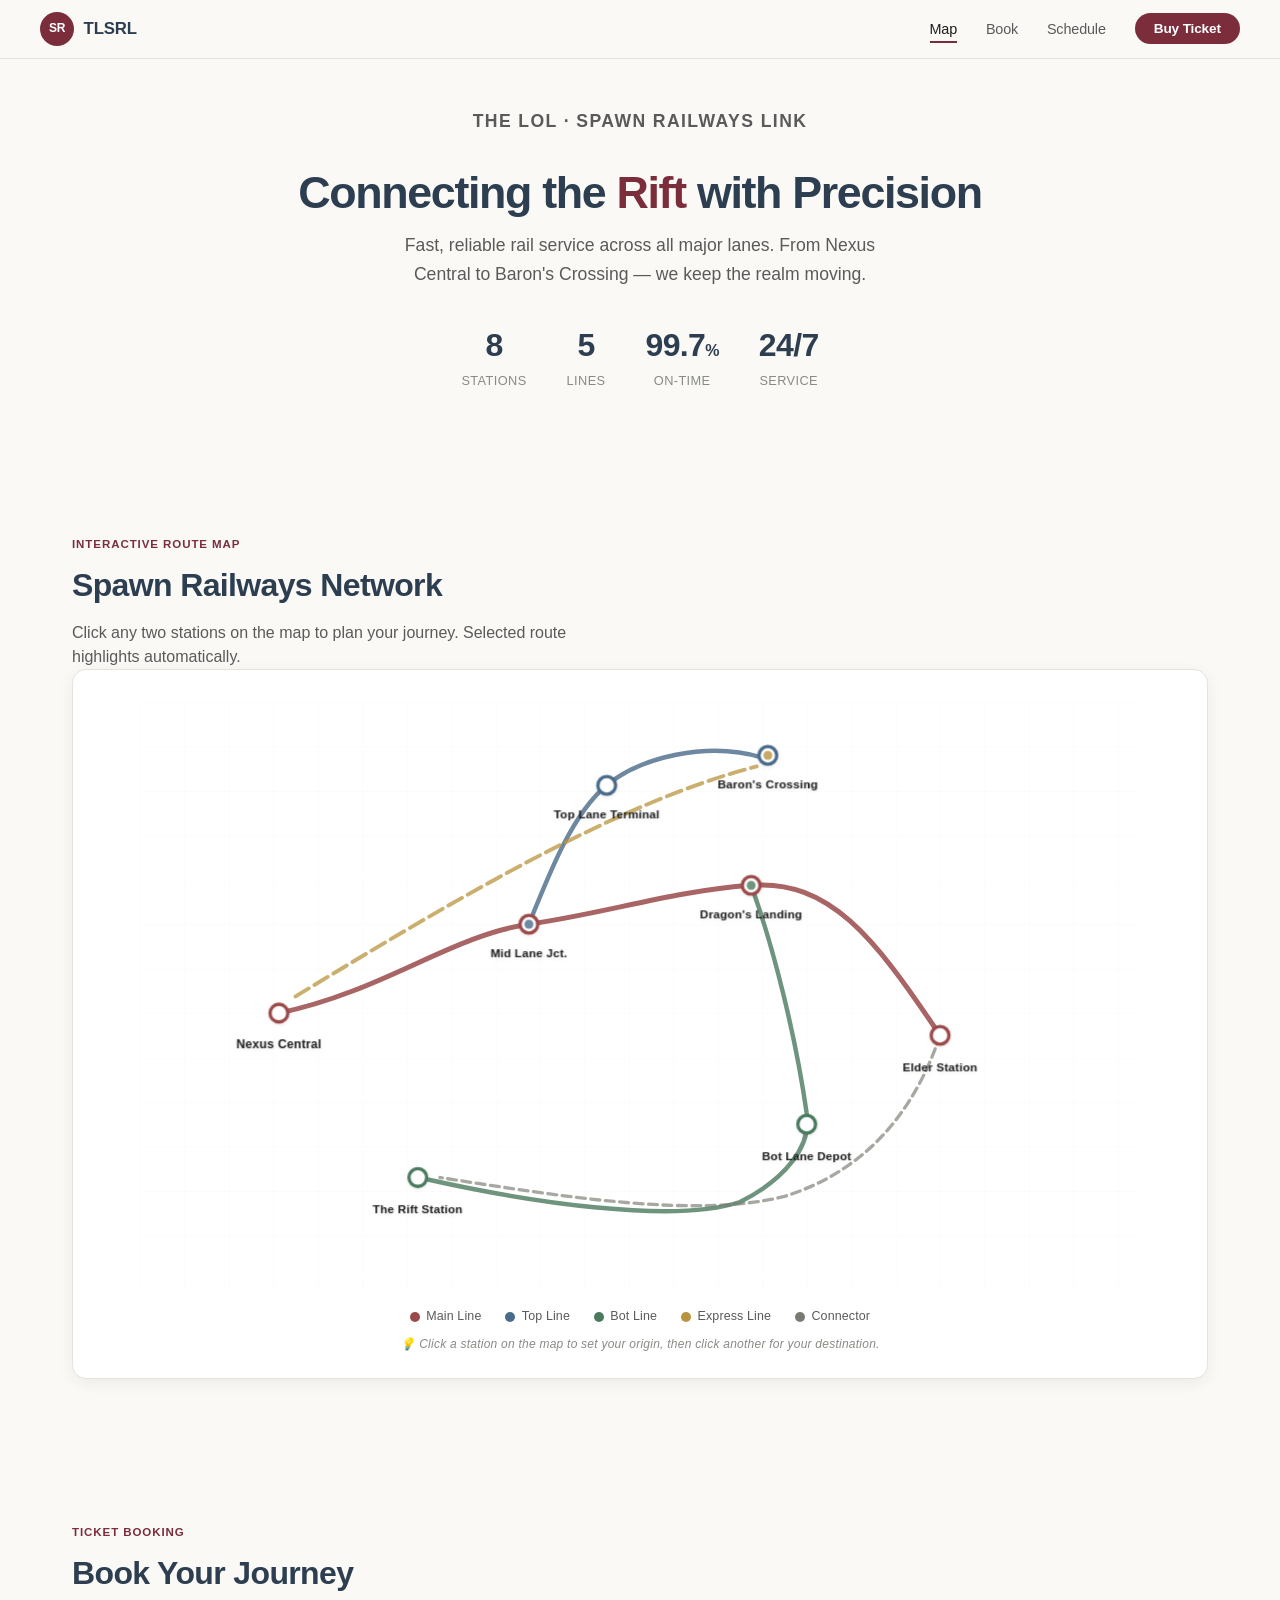
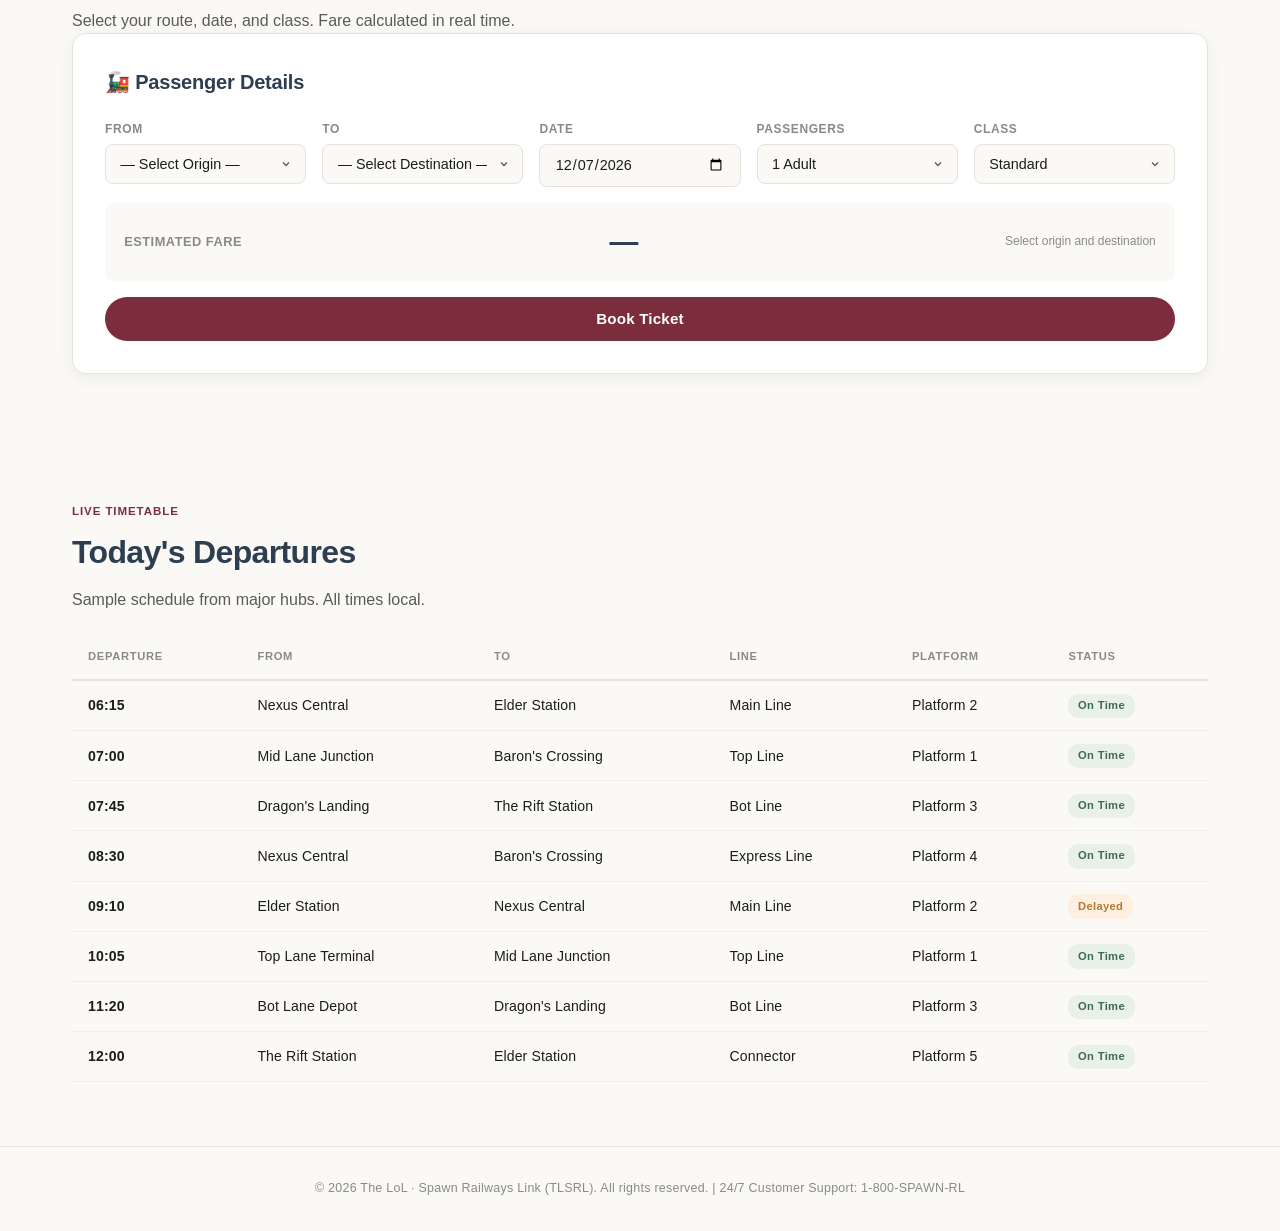
==== commit e193275e: "Update index.html" ====
--- a/index.html
+++ b/index.html
@@ -3,1584 +3,1275 @@
 <head>
     <meta charset="UTF-8">
     <meta name="viewport" content="width=device-width, initial-scale=1.0">
-    <title>TL Railways — The Legend of Legiona</title>
-    <link rel="icon" type="image/png" href="/tlrailways/assets/images/TLRailwaysLogo.png">
-    <meta name="description" content="TL Railways — The LoL's national rail network. TLSRL, Monorail, LRT/MRT, and HSB services connecting The LoL to Skyxion.">
-    <meta property="og:title" content="TL Railways — The LoL National Rail Network">
-    <meta property="og:url" content="https://thelegendoflegiona.github.io/tlrailways/">
-    <meta property="og:description" content="Official rail operator of The Legend of Legiona.">
-    <link href="https://fonts.googleapis.com/css2?family=DM+Serif+Display:ital@0;1&family=IBM+Plex+Mono:wght@300;400;500;600&family=Outfit:wght@300;400;500;600&display=swap" rel="stylesheet">
+    <title>TLSRL — The LoL · Spawn Railways Link</title>
     <style>
-        /* ═══════════════════════════════════════
-           TL RAILWAYS — DESIGN TOKENS
-        ═══════════════════════════════════════ */
         :root {
-            --bg:           #111318;
-            --bg-2:         #161920;
-            --bg-3:         #1c2029;
-            --bg-card:      #1a1e27;
-            --border:       rgba(255,255,255,0.07);
-            --border-hover: rgba(255,255,255,0.14);
-            --txt:          #e8eaf0;
-            --txt-muted:    rgba(232,234,240,0.45);
-            --txt-faint:    rgba(232,234,240,0.22);
-
-            /* Line colours */
-            --tlsrl:   #34a06a;
-            --mono:    #5b9cf6;
-            --lrt:     #f6a035;
-            --hsb:     #38c9c9;
-
-            --tlsrl-dim: rgba(52,160,106,0.12);
-            --mono-dim:  rgba(91,156,246,0.12);
-            --lrt-dim:   rgba(246,160,53,0.12);
-            --hsb-dim:   rgba(56,201,201,0.12);
-
-            --topbar-h: 30px;
-            --nav-h:    60px;
-        }
-
-        * { margin: 0; padding: 0; box-sizing: border-box; }
-        html { scroll-behavior: smooth; }
-
+            --bg: #faf9f6;
+            --surface: #ffffff;
+            --text: #1c1c1c;
+            --text-secondary: #5a5a5a;
+            --text-muted: #8a8a85;
+            --accent: #7b2d3b;
+            --accent-hover: #5e1f2b;
+            --navy: #2c3e50;
+            --border: #e6e3dd;
+            --border-light: #f0ede8;
+            --green: #3d6b4f;
+            --radius: 8px;
+            --radius-lg: 14px;
+            --shadow-sm: 0 1px 3px rgba(0, 0, 0, 0.04);
+            --shadow-md: 0 4px 16px rgba(0, 0, 0, 0.06);
+            --shadow-lg: 0 8px 32px rgba(0, 0, 0, 0.08);
+            --font: -apple-system, BlinkMacSystemFont, 'Segoe UI', Roboto, 'Helvetica Neue', Arial, sans-serif;
+            --transition: 0.2s cubic-bezier(0.4, 0, 0.2, 1);
+        }
+
+        * {
+            margin: 0;
+            padding: 0;
+            box-sizing: border-box;
+        }
+        html {
+            scroll-behavior: smooth;
+            font-size: 16px;
+        }
         body {
-            font-family: 'Outfit', sans-serif;
+            font-family: var(--font);
             background: var(--bg);
-            color: var(--txt);
-            line-height: 1.7;
-            overflow-x: hidden;
-        }
-
-        /* grain */
-        body::before {
-            content: '';
-            position: fixed; inset: 0;
-            background-image: url("data:image/svg+xml,%3Csvg viewBox='0 0 200 200' xmlns='http://www.w3.org/2000/svg'%3E%3Cfilter id='n'%3E%3CfeTurbulence type='fractalNoise' baseFrequency='0.65' numOctaves='4' stitchTiles='stitch'/%3E%3C/filter%3E%3Crect width='100%25' height='100%25' filter='url(%23n)' opacity='0.025'/%3E%3C/svg%3E");
-            pointer-events: none; z-index: 9999;
-        }
-
-        /* ─── NETWORK TOPBAR ─── */
-        .net-topbar {
-            position: fixed;
-            top: 0; left: 0; right: 0;
-            height: var(--topbar-h);
-            z-index: 500;
-            background: #0d0f14;
-            border-bottom: 1px solid rgba(255,255,255,0.05);
-            display: flex;
-            align-items: center;
-            padding: 0 5%;
-            overflow-x: auto;
-            scrollbar-width: none;
-        }
-        .net-topbar::-webkit-scrollbar { display: none; }
-
-        .net-topbar-links {
-            display: flex;
-            align-items: center;
-            gap: 0;
-            white-space: nowrap;
-            flex-shrink: 0;
-        }
-
-        .net-topbar-links a {
-            font-family: 'IBM Plex Mono', monospace;
-            font-size: 0.47rem;
-            letter-spacing: 1.8px;
-            color: rgba(232,234,240,0.28);
-            text-decoration: none;
-            padding: 0 12px;
-            height: var(--topbar-h);
-            display: flex;
-            align-items: center;
-            transition: color 0.2s, background 0.2s;
-            border-right: 1px solid rgba(255,255,255,0.04);
-        }
-        .net-topbar-links a:first-child { border-left: 1px solid rgba(255,255,255,0.04); }
-        .net-topbar-links a:hover { color: rgba(232,234,240,0.65); }
-        .net-topbar-links a.active-site {
-            color: var(--tlsrl);
-            background: rgba(52,160,106,0.07);
-        }
-
-        /* ─── NAV ─── */
+            color: var(--text);
+            line-height: 1.6;
+            -webkit-font-smoothing: antialiased;
+            -moz-osx-font-smoothing: grayscale;
+        }
+
+        /* ── Navigation ───────────────────── */
         nav {
             position: sticky;
-            top: var(--topbar-h);
-            z-index: 400;
-            height: var(--nav-h);
-            display: flex;
-            align-items: center;
-            padding: 0 5%;
-            background: rgba(17,19,24,0.97);
-            backdrop-filter: blur(18px);
+            top: 0;
+            z-index: 100;
+            background: rgba(250, 249, 246, 0.92);
+            backdrop-filter: blur(12px);
+            -webkit-backdrop-filter: blur(12px);
             border-bottom: 1px solid var(--border);
-            gap: 40px;
-        }
-
-        .nav-brand {
-            display: flex; align-items: center; gap: 14px;
-            text-decoration: none; color: inherit; flex-shrink: 0;
-        }
-
-        .tlr-mark {
-            width: 36px; height: 36px;
-            background: var(--tlsrl);
-            display: flex; align-items: center; justify-content: center;
-            font-family: 'IBM Plex Mono', monospace;
-            font-size: 0.62rem;
-            font-weight: 600;
-            color: #fff;
-            letter-spacing: 0.5px;
-            flex-shrink: 0;
-            transition: box-shadow 0.3s;
-        }
-        .nav-brand:hover .tlr-mark {
-            box-shadow: 0 0 16px rgba(52,160,106,0.45);
-        }
-
-        .nav-brand-name {
-            font-family: 'DM Serif Display', serif;
-            font-size: 1.05rem;
-            color: var(--txt);
-            line-height: 1;
-            display: block;
-        }
-        .nav-brand-sub {
-            font-family: 'IBM Plex Mono', monospace;
-            font-size: 0.5rem;
-            letter-spacing: 2px;
-            color: var(--txt-faint);
-            display: block;
-            margin-top: 2px;
-        }
-
-        .nav-links {
-            display: flex; gap: 2px; flex: 1;
-        }
-
-        .nav-links a {
-            padding: 5px 12px;
-            font-family: 'IBM Plex Mono', monospace;
-            font-size: 0.58rem;
-            letter-spacing: 1.5px;
-            color: var(--txt-muted);
-            text-decoration: none;
-            transition: color 0.2s;
-        }
-        .nav-links a:hover, .nav-links a.active { color: var(--tlsrl); }
-
-        .nav-right {
-            margin-left: auto;
-            display: flex; align-items: center; gap: 8px;
-        }
-
-        .status-pill {
-            display: flex; align-items: center; gap: 6px;
-            padding: 4px 12px;
-            border: 1px solid rgba(52,160,106,0.25);
-            font-family: 'IBM Plex Mono', monospace;
-            font-size: 0.52rem;
-            letter-spacing: 1.5px;
-            color: var(--tlsrl);
-        }
-
-        .status-dot {
-            width: 5px; height: 5px;
-            border-radius: 50%;
-            background: var(--tlsrl);
-            animation: blink 2s ease infinite;
-        }
-
-        .nav-back {
-            padding: 5px 14px;
-            font-family: 'IBM Plex Mono', monospace;
-            font-size: 0.55rem;
-            letter-spacing: 1.5px;
-            color: var(--txt-faint);
-            text-decoration: none;
-            border: 1px solid var(--border);
-            transition: all 0.2s;
-        }
-        .nav-back:hover { color: var(--txt); border-color: var(--border-hover); }
-
-        /* hamburger */
-        .nav-hamburger {
-            display: none;
-            flex-direction: column;
-            gap: 5px;
-            cursor: pointer;
-            padding: 4px;
-            background: none;
-            border: none;
-            margin-left: auto;
-        }
-        .nav-hamburger span {
-            display: block;
-            width: 22px; height: 1.5px;
-            background: var(--txt-muted);
-            transition: all 0.25s;
-        }
-        .nav-hamburger.open span:nth-child(1) { transform: translateY(6.5px) rotate(45deg); }
-        .nav-hamburger.open span:nth-child(2) { opacity: 0; }
-        .nav-hamburger.open span:nth-child(3) { transform: translateY(-6.5px) rotate(-45deg); }
-
-        /* mobile nav drawer */
-        .nav-drawer {
-            display: none;
-            position: fixed;
-            top: calc(var(--topbar-h) + var(--nav-h));
-            left: 0; right: 0;
-            background: rgba(13,15,20,0.98);
-            backdrop-filter: blur(20px);
-            border-bottom: 1px solid var(--border);
-            z-index: 390;
-            padding: 1.5rem 5%;
-            flex-direction: column;
-            gap: 0;
-        }
-        .nav-drawer.open { display: flex; }
-        .nav-drawer a {
-            font-family: 'IBM Plex Mono', monospace;
-            font-size: 0.7rem;
-            letter-spacing: 2px;
-            color: var(--txt-muted);
-            text-decoration: none;
-            padding: 0.9rem 0;
-            border-bottom: 1px solid var(--border);
-            transition: color 0.2s;
-        }
-        .nav-drawer a:hover { color: var(--tlsrl); }
-        .nav-drawer a:last-child { border-bottom: none; }
-
-        /* ─── HERO ─── */
-        .hero {
-            min-height: 88vh;
-            display: flex; flex-direction: column; justify-content: center;
-            padding: 80px 5% 5rem;
-            position: relative; overflow: hidden;
-            margin-top: var(--topbar-h);
-        }
-
-        .hero::before {
-            content: '';
-            position: absolute; inset: 0;
-            background:
-                repeating-linear-gradient(
-                    -60deg,
-                    transparent, transparent 48px,
-                    rgba(255,255,255,0.013) 48px, rgba(255,255,255,0.013) 49px
-                );
-        }
-
-        /* enhanced hero ambient */
-        .hero::after {
-            content: '';
-            position: absolute;
-            bottom: 0; right: 0;
-            width: 50vw; height: 50vw;
-            background: radial-gradient(circle, rgba(91,156,246,0.05) 0%, transparent 65%);
-            pointer-events: none;
-        }
-
-        .hero-bar {
-            position: absolute;
-            top: 0; left: 0; right: 0;
-            height: 4px;
-            display: flex;
-        }
-        .hero-bar span { flex: 1; }
-        .hero-bar .b1 { background: var(--tlsrl); }
-        .hero-bar .b2 { background: var(--mono); }
-        .hero-bar .b3 { background: var(--lrt); }
-        .hero-bar .b4 { background: var(--hsb); }
-
-        .hero-glow {
-            position: absolute;
-            top: -20%; left: -5%;
-            width: 60vw; height: 60vw;
-            background: radial-gradient(circle, rgba(52,160,106,0.11) 0%, transparent 65%);
-            pointer-events: none;
-        }
-
-        .hero-inner {
-            position: relative;
-            max-width: 1200px;
-            margin: 0 auto; width: 100%;
-            display: grid;
-            grid-template-columns: 1fr 1fr;
-            gap: 80px;
-            align-items: center;
-        }
-
-        .hero-eyebrow {
-            font-family: 'IBM Plex Mono', monospace;
-            font-size: 0.6rem;
-            letter-spacing: 3px;
-            color: var(--tlsrl);
-            margin-bottom: 1.5rem;
-            display: flex; align-items: center; gap: 12px;
-            opacity: 0;
-            animation: fadeUp 0.7s ease 0.15s forwards;
-        }
-        .hero-eyebrow::before { content:''; width:28px; height:1px; background:var(--tlsrl); opacity:0.6; }
-
-        .hero h1 {
-            font-family: 'DM Serif Display', serif;
-            font-size: clamp(3rem, 5.5vw, 5.5rem);
-            line-height: 1.0;
-            color: var(--txt);
-            margin-bottom: 1.2rem;
-            letter-spacing: -1px;
-            opacity: 0;
-            animation: fadeUp 0.7s ease 0.25s forwards;
-        }
-        .hero h1 em { font-style: italic; color: var(--tlsrl); }
-
-        .hero-sub {
-            font-size: 1rem;
-            color: var(--txt-muted);
-            font-weight: 300;
-            line-height: 1.85;
-            max-width: 460px;
-            margin-bottom: 2.5rem;
-            opacity: 0;
-            animation: fadeUp 0.7s ease 0.35s forwards;
-        }
-
-        .hero-actions {
-            display: flex; gap: 10px; flex-wrap: wrap;
-            opacity: 0;
-            animation: fadeUp 0.7s ease 0.45s forwards;
-        }
-
-        .btn-primary {
-            padding: 12px 28px;
-            background: var(--tlsrl);
-            color: #fff;
-            text-decoration: none;
-            font-family: 'IBM Plex Mono', monospace;
-            font-size: 0.62rem;
-            letter-spacing: 2px;
-            transition: opacity 0.2s, transform 0.2s, box-shadow 0.2s;
-        }
-        .btn-primary:hover {
-            opacity: 0.9;
-            transform: translateY(-2px);
-            box-shadow: 0 8px 24px rgba(52,160,106,0.3);
-        }
-
-        .btn-ghost {
-            padding: 12px 28px;
-            border: 1px solid var(--border-hover);
-            color: var(--txt-muted);
-            text-decoration: none;
-            font-family: 'IBM Plex Mono', monospace;
-            font-size: 0.62rem;
-            letter-spacing: 2px;
-            transition: all 0.2s;
-        }
-        .btn-ghost:hover { border-color: rgba(255,255,255,0.3); color: var(--txt); }
-
-        /* ─── SCHEMATIC MAP ─── */
-        .hero-map {
-            position: relative;
-            opacity: 0;
-            animation: fadeIn 1s ease 0.6s forwards;
-        }
-
-        .map-card {
-            background: var(--bg-card);
-            border: 1px solid var(--border);
-            padding: 1.8rem;
-        }
-
-        .map-header {
-            display: flex; justify-content: space-between; align-items: center;
-            margin-bottom: 1.5rem;
-            flex-wrap: wrap;
-            gap: 10px;
-        }
-
-        .map-title {
-            font-family: 'IBM Plex Mono', monospace;
-            font-size: 0.58rem;
-            letter-spacing: 2.5px;
-            color: var(--txt-faint);
-        }
-
-        .map-legend {
-            display: flex; gap: 14px; flex-wrap: wrap;
-        }
-
-        .leg-item {
-            display: flex; align-items: center; gap: 6px;
-            font-family: 'IBM Plex Mono', monospace;
-            font-size: 0.5rem;
-            letter-spacing: 1px;
-            color: var(--txt-faint);
-        }
-        .leg-dot { width: 8px; height: 8px; border-radius: 50%; flex-shrink: 0; }
-
-        .route-svg { width: 100%; height: auto; }
-
-        /* ─── QUICK STATS ─── */
-        .stats-strip {
-            background: var(--bg-2);
-            border-top: 1px solid var(--border);
-            border-bottom: 1px solid var(--border);
-            padding: 0 5%;
-        }
-
-        .stats-inner {
+            padding: 0 2rem;
+        }
+        .nav-inner {
             max-width: 1200px;
             margin: 0 auto;
             display: flex;
-        }
-
-        .stat-item {
-            flex: 1;
-            padding: 2rem 2.5rem;
-            border-right: 1px solid var(--border);
-            transition: background 0.25s;
-        }
-        .stat-item:last-child { border-right: none; }
-        .stat-item:hover { background: rgba(52,160,106,0.04); }
-
-        .stat-val {
-            font-family: 'DM Serif Display', serif;
-            font-size: 2.4rem;
-            color: var(--txt);
-            display: block;
-            line-height: 1;
-            margin-bottom: 0.3rem;
-        }
-        .stat-val em { font-style: italic; color: var(--tlsrl); }
-
-        .stat-lbl {
-            font-family: 'IBM Plex Mono', monospace;
-            font-size: 0.52rem;
-            letter-spacing: 2px;
-            color: var(--txt-faint);
-        }
-
-        /* ─── LINES SECTION ─── */
-        .section { padding: 5rem 5%; }
-        .section-inner { max-width: 1200px; margin: 0 auto; }
-
-        .section-head {
-            display: flex; justify-content: space-between; align-items: flex-end;
-            margin-bottom: 3rem;
-            flex-wrap: wrap;
-            gap: 12px;
-        }
-
-        .section-head h2 {
-            font-family: 'DM Serif Display', serif;
-            font-size: clamp(1.8rem, 3vw, 2.6rem);
-            color: var(--txt);
-        }
-        .section-head h2 em { font-style: italic; color: var(--tlsrl); }
-
-        .section-head p {
-            font-family: 'IBM Plex Mono', monospace;
-            font-size: 0.56rem;
-            letter-spacing: 2px;
-            color: var(--txt-faint);
-            text-align: right;
-            max-width: 220px;
-            line-height: 1.8;
-        }
-
-        /* Line cards */
-        .lines-grid {
-            display: grid;
-            grid-template-columns: 2fr 1fr 1fr 1fr;
-            gap: 2px;
-            background: var(--border);
-        }
-
-        .line-card {
-            background: var(--bg-card);
-            padding: 2.5rem 2rem;
-            position: relative;
-            overflow: hidden;
-            cursor: pointer;
-            transition: background 0.25s, box-shadow 0.3s;
-        }
-        .line-card:hover { background: var(--bg-3); }
-
-        /* Top accent bar */
-        .line-card::before {
-            content: '';
-            position: absolute;
-            top: 0; left: 0; right: 0;
-            height: 3px;
-            transition: height 0.25s;
-        }
-        .line-card.tlsrl::before { background: var(--tlsrl); }
-        .line-card.mono::before  { background: var(--mono); }
-        .line-card.lrt::before   { background: var(--lrt); }
-        .line-card.hsb::before   { background: var(--hsb); }
-        .line-card:hover::before { height: 4px; }
-
-        /* glow on hover per line */
-        .line-card.tlsrl:hover { box-shadow: inset 0 0 60px rgba(52,160,106,0.05); }
-        .line-card.mono:hover  { box-shadow: inset 0 0 60px rgba(91,156,246,0.05); }
-        .line-card.lrt:hover   { box-shadow: inset 0 0 60px rgba(246,160,53,0.05); }
-        .line-card.hsb:hover   { box-shadow: inset 0 0 60px rgba(56,201,201,0.05); }
-
-        .line-code-badge {
-            display: inline-flex;
+            align-items: center;
+            justify-content: space-between;
+            height: 58px;
+            gap: 1.5rem;
+        }
+        .nav-brand {
+            display: flex;
+            align-items: center;
+            gap: 0.6rem;
+            font-weight: 700;
+            font-size: 1.05rem;
+            letter-spacing: -0.01em;
+            color: var(--navy);
+            text-decoration: none;
+            white-space: nowrap;
+        }
+        .nav-brand .logo-mark {
+            width: 34px;
+            height: 34px;
+            border-radius: 50%;
+            background: var(--accent);
+            color: #fff;
+            display: flex;
             align-items: center;
             justify-content: center;
-            width: 44px; height: 44px;
-            font-family: 'IBM Plex Mono', monospace;
-            font-size: 0.6rem;
+            font-size: 0.75rem;
+            font-weight: 800;
+            letter-spacing: -0.02em;
+            flex-shrink: 0;
+        }
+        .nav-links {
+            display: flex;
+            gap: 1.8rem;
+            list-style: none;
+            align-items: center;
+            font-size: 0.9rem;
+            font-weight: 500;
+            letter-spacing: -0.01em;
+        }
+        .nav-links a {
+            text-decoration: none;
+            color: var(--text-secondary);
+            transition: var(--transition);
+            padding: 0.3rem 0;
+            border-bottom: 2px solid transparent;
+        }
+        .nav-links a:hover,
+        .nav-links a.active {
+            color: var(--text);
+            border-bottom-color: var(--accent);
+        }
+        .nav-cta {
+            background: var(--accent);
+            color: #fff !important;
+            padding: 0.5rem 1.2rem !important;
+            border-radius: 20px;
             font-weight: 600;
-            letter-spacing: 0.5px;
-            margin-bottom: 1.5rem;
-            color: #fff;
-            transition: transform 0.25s;
-        }
-        .line-card:hover .line-code-badge { transform: scale(1.05); }
-
-        .line-card.tlsrl .line-code-badge { background: var(--tlsrl); }
-        .line-card.mono  .line-code-badge { background: var(--mono); }
-        .line-card.lrt   .line-code-badge { background: var(--lrt); }
-        .line-card.hsb   .line-code-badge { background: var(--hsb); }
-
-        .line-flagship {
-            position: absolute;
-            top: 1.5rem; right: 1.5rem;
-            font-family: 'IBM Plex Mono', monospace;
-            font-size: 0.47rem;
-            letter-spacing: 1.5px;
-            padding: 3px 8px;
-            background: var(--tlsrl-dim);
-            border: 1px solid rgba(52,160,106,0.3);
-            color: var(--tlsrl);
-        }
-
-        .line-card h3 {
-            font-family: 'DM Serif Display', serif;
-            font-size: 1.2rem;
-            color: var(--txt);
+            font-size: 0.85rem;
+            transition: var(--transition);
+            border-bottom: none !important;
+            white-space: nowrap;
+        }
+        .nav-cta:hover {
+            background: var(--accent-hover);
+            color: #fff !important;
+            border-bottom: none !important;
+        }
+
+        /* ── Sections ────────────────────── */
+        section {
+            padding: 4rem 2rem;
+            max-width: 1200px;
+            margin: 0 auto;
+        }
+        .section-label {
+            text-transform: uppercase;
+            letter-spacing: 0.08em;
+            font-size: 0.72rem;
+            font-weight: 600;
+            color: var(--accent);
             margin-bottom: 0.4rem;
-            line-height: 1.2;
-        }
-
-        .line-route {
-            font-family: 'IBM Plex Mono', monospace;
-            font-size: 0.58rem;
-            letter-spacing: 1px;
-            color: var(--txt-faint);
+        }
+        .section-title {
+            font-size: 2rem;
+            font-weight: 700;
+            letter-spacing: -0.02em;
+            color: var(--navy);
+            margin-bottom: 0.6rem;
+        }
+        .section-subtitle {
+            font-size: 1rem;
+            color: var(--text-secondary);
+            max-width: 540px;
+            line-height: 1.5;
+        }
+
+        /* ── Hero ────────────────────────── */
+        .hero {
+            padding: 3rem 2rem 5rem;
+            text-align: center;
+        }
+        .hero h1 {
+            font-size: 2.8rem;
+            font-weight: 750;
+            letter-spacing: -0.03em;
+            color: var(--navy);
+            line-height: 1.15;
+            margin-bottom: 0.8rem;
+        }
+        .hero h1 span {
+            color: var(--accent);
+        }
+        .hero p {
+            font-size: 1.1rem;
+            color: var(--text-secondary);
+            max-width: 520px;
+            margin: 0 auto 2rem;
+        }
+        .hero-stats {
+            display: flex;
+            gap: 2.5rem;
+            justify-content: center;
+            flex-wrap: wrap;
+            margin-top: 1.5rem;
+        }
+        .hero-stat {
+            text-align: center;
+        }
+        .hero-stat .num {
+            font-size: 2rem;
+            font-weight: 700;
+            color: var(--navy);
+            letter-spacing: -0.02em;
+        }
+        .hero-stat .lbl {
+            font-size: 0.8rem;
+            color: var(--text-muted);
+            letter-spacing: 0.03em;
+            text-transform: uppercase;
+        }
+
+        /* ── Map Section ─────────────────── */
+        .map-section {
+            background: var(--surface);
+            border: 1px solid var(--border);
+            border-radius: var(--radius-lg);
+            padding: 2rem 1.5rem 1.5rem;
+            box-shadow: var(--shadow-md);
             margin-bottom: 1rem;
         }
-
-        .line-card p {
-            font-size: 0.88rem;
-            color: var(--txt-muted);
-            line-height: 1.75;
-            font-weight: 300;
-        }
-
-        .line-card-stats {
-            display: flex; gap: 20px;
-            margin-top: 1.5rem;
-            padding-top: 1.2rem;
-            border-top: 1px solid var(--border);
-        }
-
-        .lcs-val {
-            font-family: 'DM Serif Display', serif;
-            font-size: 1.3rem;
+        .map-container {
+            width: 100%;
+            overflow-x: auto;
+            -webkit-overflow-scrolling: touch;
+            cursor: default;
+        }
+        .map-container svg {
+            width: 100%;
+            min-width: 700px;
+            max-width: 1000px;
+            height: auto;
             display: block;
-        }
-        .line-card.tlsrl .lcs-val { color: var(--tlsrl); }
-        .line-card.mono  .lcs-val { color: var(--mono); }
-        .line-card.lrt   .lcs-val { color: var(--lrt); }
-        .line-card.hsb   .lcs-val { color: var(--hsb); }
-
-        .lcs-key {
-            font-family: 'IBM Plex Mono', monospace;
-            font-size: 0.48rem;
-            letter-spacing: 1.5px;
-            color: var(--txt-faint);
-            display: block;
-        }
-
-        .service-tags {
-            display: flex; flex-wrap: wrap; gap: 5px;
-            margin-top: 1.2rem;
-        }
-
-        .stag {
-            font-family: 'IBM Plex Mono', monospace;
-            font-size: 0.48rem;
-            letter-spacing: 1px;
-            padding: 3px 8px;
+            margin: 0 auto;
+        }
+        .map-legend {
+            display: flex;
+            gap: 1.5rem;
+            flex-wrap: wrap;
+            justify-content: center;
+            margin-top: 1rem;
+            font-size: 0.78rem;
+            color: var(--text-secondary);
+            letter-spacing: 0.01em;
+        }
+        .map-legend span {
+            display: flex;
+            align-items: center;
+            gap: 0.4rem;
+        }
+        .legend-dot {
+            width: 10px;
+            height: 10px;
+            border-radius: 50%;
+            display: inline-block;
+            flex-shrink: 0;
+        }
+        .legend-dot.main {
+            background: #9b4a4a;
+        }
+        .legend-dot.top {
+            background: #4a6b8a;
+        }
+        .legend-dot.bot {
+            background: #4a7a5e;
+        }
+        .legend-dot.express {
+            background: #b8943e;
+        }
+        .legend-dot.connector {
+            background: #7a7a72;
+        }
+
+        /* ── Booking Panel ──────────────── */
+        .booking-panel {
+            background: var(--surface);
             border: 1px solid var(--border);
-            color: var(--txt-faint);
-            transition: border-color 0.2s, color 0.2s;
-        }
-        .line-card.tlsrl:hover .stag { border-color: rgba(52,160,106,0.2); color: rgba(52,160,106,0.6); }
-        .line-card.mono:hover  .stag { border-color: rgba(91,156,246,0.2); color: rgba(91,156,246,0.6); }
-        .line-card.lrt:hover   .stag { border-color: rgba(246,160,53,0.2); color: rgba(246,160,53,0.6); }
-        .line-card.hsb:hover   .stag { border-color: rgba(56,201,201,0.2); color: rgba(56,201,201,0.6); }
-
-        /* ─── TLSRL DEEP DIVE ─── */
-        .tlsrl-section { padding: 0 5% 5rem; background: var(--bg); }
-        .tlsrl-inner { max-width: 1200px; margin: 0 auto; }
-
-        .tlsrl-hero {
-            background: var(--bg-card);
-            border: 1px solid var(--border);
-            padding: 3rem;
-            position: relative;
-            overflow: hidden;
-            margin-bottom: 2px;
-            transition: border-color 0.3s;
-        }
-        .tlsrl-hero:hover { border-color: rgba(52,160,106,0.2); }
-
-        .tlsrl-hero::before {
-            content: 'TLSRL';
-            position: absolute;
-            right: -20px; top: 50%;
-            transform: translateY(-50%);
-            font-family: 'DM Serif Display', serif;
-            font-size: 12rem;
-            color: rgba(52,160,106,0.04);
-            line-height: 1;
-            pointer-events: none;
-        }
-
-        .tlsrl-hero-grid {
+            border-radius: var(--radius-lg);
+            padding: 2rem;
+            box-shadow: var(--shadow-md);
+        }
+        .booking-panel h3 {
+            font-size: 1.25rem;
+            font-weight: 650;
+            letter-spacing: -0.01em;
+            margin-bottom: 1.4rem;
+            color: var(--navy);
+        }
+        .form-row {
             display: grid;
-            grid-template-columns: 1fr 1fr;
-            gap: 60px;
-            align-items: center;
-            position: relative;
-        }
-
-        .tlsrl-label {
-            font-family: 'IBM Plex Mono', monospace;
-            font-size: 0.58rem;
-            letter-spacing: 2.5px;
-            color: var(--tlsrl);
+            grid-template-columns: repeat(auto-fit, minmax(180px, 1fr));
+            gap: 1rem;
             margin-bottom: 1rem;
-            display: flex; align-items: center; gap: 10px;
-        }
-        .tlsrl-label::before { content: ''; width: 16px; height: 1px; background: var(--tlsrl); }
-
-        .tlsrl-hero h2 {
-            font-family: 'DM Serif Display', serif;
-            font-size: clamp(1.8rem, 3vw, 2.8rem);
-            line-height: 1.15;
-            color: var(--txt);
-            margin-bottom: 1rem;
-        }
-        .tlsrl-hero h2 em { font-style: italic; color: var(--tlsrl); }
-
-        .tlsrl-hero p {
-            font-size: 0.95rem;
-            color: var(--txt-muted);
-            line-height: 1.85;
-            font-weight: 300;
-        }
-
-        .spec-table {
-            display: grid;
-            grid-template-columns: 1fr 1fr;
-            gap: 1px;
-            background: var(--border);
-            border: 1px solid var(--border);
-        }
-
-        .spec-row {
-            background: var(--bg-3);
-            padding: 1rem 1.4rem;
+        }
+        .form-group {
             display: flex;
             flex-direction: column;
-            gap: 3px;
-            transition: background 0.2s;
-        }
-        .spec-row:hover { background: #21263a; }
-
-        .spec-key {
-            font-family: 'IBM Plex Mono', monospace;
-            font-size: 0.5rem;
-            letter-spacing: 2px;
-            color: var(--txt-faint);
-        }
-
-        .spec-val {
-            font-size: 0.95rem;
-            color: var(--txt);
-            font-weight: 500;
-        }
-        .spec-val strong { color: var(--tlsrl); font-weight: 600; }
-
-        /* Station diagram */
-        .station-strip {
-            background: var(--bg-card);
-            border: 1px solid var(--border);
-            padding: 2.5rem 3rem;
-        }
-
-        .station-head {
-            font-family: 'IBM Plex Mono', monospace;
-            font-size: 0.58rem;
-            letter-spacing: 2.5px;
-            color: var(--txt-faint);
-            margin-bottom: 2rem;
-        }
-
-        .station-diagram {
+            gap: 0.3rem;
+        }
+        .form-group label {
+            font-size: 0.75rem;
+            font-weight: 600;
+            text-transform: uppercase;
+            letter-spacing: 0.05em;
+            color: var(--text-muted);
+        }
+        .form-group select,
+        .form-group input {
+            padding: 0.7rem 0.9rem;
+            border: 1.5px solid var(--border);
+            border-radius: var(--radius);
+            font-family: var(--font);
+            font-size: 0.9rem;
+            background: var(--bg);
+            color: var(--text);
+            transition: var(--transition);
+            appearance: none;
+            -webkit-appearance: none;
+            cursor: pointer;
+            width: 100%;
+        }
+        .form-group select {
+            background-image: url("data:image/svg+xml,%3Csvg xmlns='http://www.w3.org/2000/svg' width='12' height='12' viewBox='0 0 24 24' fill='none' stroke='%235a5a5a' stroke-width='2.5'%3E%3Cpath d='M6 9l6 6 6-6'%3E%3C/path%3E%3C/svg%3E");
+            background-repeat: no-repeat;
+            background-position: right 0.8rem center;
+            padding-right: 2.2rem;
+        }
+        .form-group input[type="date"] {
+            cursor: text;
+        }
+        .form-group select:focus,
+        .form-group input:focus {
+            outline: none;
+            border-color: var(--accent);
+            box-shadow: 0 0 0 3px rgba(123, 45, 59, 0.06);
+        }
+        .fare-display {
+            background: var(--bg);
+            border-radius: var(--radius);
+            padding: 1rem 1.2rem;
             display: flex;
             align-items: center;
-            gap: 0;
-            overflow-x: auto;
-            padding-bottom: 56px;
-            scrollbar-width: thin;
-            scrollbar-color: rgba(52,160,106,0.2) transparent;
-        }
-        .station-diagram::-webkit-scrollbar { height: 3px; }
-        .station-diagram::-webkit-scrollbar-thumb { background: rgba(52,160,106,0.3); border-radius: 2px; }
-
-        .station-node {
+            justify-content: space-between;
+            flex-wrap: wrap;
+            gap: 0.8rem;
+            margin-top: 0.5rem;
+        }
+        .fare-display .fare-label {
+            font-size: 0.8rem;
+            font-weight: 600;
+            text-transform: uppercase;
+            letter-spacing: 0.04em;
+            color: var(--text-muted);
+        }
+        .fare-display .fare-amount {
+            font-size: 1.8rem;
+            font-weight: 700;
+            color: var(--navy);
+            letter-spacing: -0.02em;
+        }
+        .fare-display .fare-detail {
+            font-size: 0.75rem;
+            color: var(--text-muted);
+        }
+        .btn-book {
+            display: inline-block;
+            background: var(--accent);
+            color: #fff;
+            border: none;
+            padding: 0.85rem 2.2rem;
+            border-radius: 24px;
+            font-size: 0.95rem;
+            font-weight: 600;
+            cursor: pointer;
+            letter-spacing: 0.01em;
+            transition: var(--transition);
+            font-family: var(--font);
+            width: 100%;
+            margin-top: 1rem;
+        }
+        .btn-book:hover {
+            background: var(--accent-hover);
+            box-shadow: var(--shadow-md);
+        }
+        .btn-book:active {
+            transform: scale(0.98);
+        }
+        .map-hint {
+            font-size: 0.75rem;
+            color: var(--text-muted);
+            text-align: center;
+            margin-top: 0.5rem;
+            font-style: italic;
+            letter-spacing: 0.02em;
+        }
+
+        /* ── Timetable ──────────────────── */
+        .timetable-table {
+            width: 100%;
+            border-collapse: collapse;
+            font-size: 0.88rem;
+            letter-spacing: 0.01em;
+        }
+        .timetable-table th {
+            text-align: left;
+            padding: 0.8rem 1rem;
+            font-size: 0.7rem;
+            text-transform: uppercase;
+            letter-spacing: 0.06em;
+            color: var(--text-muted);
+            border-bottom: 2px solid var(--border);
+            font-weight: 600;
+        }
+        .timetable-table td {
+            padding: 0.75rem 1rem;
+            border-bottom: 1px solid var(--border-light);
+            color: var(--text);
+        }
+        .timetable-table tr:hover td {
+            background: #fdfcf9;
+        }
+        .status-badge {
+            display: inline-block;
+            padding: 0.2rem 0.6rem;
+            border-radius: 10px;
+            font-size: 0.7rem;
+            font-weight: 600;
+            letter-spacing: 0.03em;
+        }
+        .status-on-time {
+            background: #e8f0e8;
+            color: #3d6b4f;
+        }
+        .status-delayed {
+            background: #fdf0e0;
+            color: #b87830;
+        }
+
+        /* ── Modal ──────────────────────── */
+        .modal-overlay {
+            position: fixed;
+            top: 0;
+            left: 0;
+            width: 100%;
+            height: 100%;
+            background: rgba(28, 28, 28, 0.55);
+            z-index: 200;
             display: flex;
-            flex-direction: column;
             align-items: center;
+            justify-content: center;
+            opacity: 0;
+            pointer-events: none;
+            transition: opacity 0.3s;
+        }
+        .modal-overlay.active {
+            opacity: 1;
+            pointer-events: auto;
+        }
+        .modal {
+            background: #fffefb;
+            border-radius: var(--radius-lg);
+            padding: 2.5rem 2rem;
+            max-width: 480px;
+            width: 90%;
+            box-shadow: var(--shadow-lg);
             position: relative;
-            flex-shrink: 0;
-        }
-
-        .station-dot {
-            width: 16px; height: 16px;
-            border: 2px solid var(--tlsrl);
-            border-radius: 50%;
-            background: var(--bg);
-            position: relative; z-index: 2;
-            transition: background 0.2s, box-shadow 0.2s;
-        }
-        .station-node:hover .station-dot {
-            background: var(--tlsrl);
-            box-shadow: 0 0 10px rgba(52,160,106,0.5);
-        }
-
-        .station-dot.terminus {
-            width: 20px; height: 20px;
-            background: var(--tlsrl);
-        }
-        .station-dot.featured {
-            width: 18px; height: 18px;
-            background: rgba(52,160,106,0.3);
-        }
-
-        .station-line {
-            flex: 1;
-            height: 3px;
-            background: var(--tlsrl);
-            min-width: 40px;
-            flex-shrink: 0;
-        }
-
-        .station-label {
+            text-align: center;
+        }
+        .modal-close {
             position: absolute;
-            top: 26px;
-            left: 50%;
-            transform: translateX(-50%);
-            white-space: nowrap;
-            font-family: 'IBM Plex Mono', monospace;
-            font-size: 0.52rem;
-            letter-spacing: 0.5px;
-            color: var(--txt-faint);
-            text-align: center;
-            transition: color 0.2s;
-        }
-        .station-node:hover .station-label { color: var(--tlsrl); }
-
-        .station-code {
-            display: block;
-            font-weight: 600;
-            font-size: 0.58rem;
-            color: var(--txt-muted);
-            margin-bottom: 2px;
-            transition: color 0.2s;
-        }
-        .station-node:hover .station-code { color: var(--tlsrl); }
-
-        /* ─── SERVICES ─── */
-        .services-section {
-            padding: 5rem 5%;
-            background: var(--bg-2);
-            border-top: 1px solid var(--border);
-        }
-        .services-inner { max-width: 1200px; margin: 0 auto; }
-
-        .services-grid {
-            display: grid;
-            grid-template-columns: repeat(3, 1fr);
-            gap: 2px;
-            background: var(--border);
-            margin-top: 3rem;
-        }
-
-        .svc-card {
-            background: var(--bg-card);
-            padding: 2.5rem 2rem;
-            transition: background 0.2s, box-shadow 0.2s;
-        }
-        .svc-card:hover {
-            background: var(--bg-3);
-            box-shadow: inset 0 0 40px rgba(52,160,106,0.04);
-        }
-
-        .svc-icon {
-            width: 40px; height: 40px;
-            background: var(--tlsrl-dim);
-            border: 1px solid rgba(52,160,106,0.2);
-            display: flex; align-items: center; justify-content: center;
-            font-size: 1.1rem;
-            margin-bottom: 1.4rem;
-            transition: border-color 0.2s, background 0.2s;
-        }
-        .svc-card:hover .svc-icon {
-            border-color: rgba(52,160,106,0.4);
-            background: rgba(52,160,106,0.18);
-        }
-
-        .svc-card h4 {
-            font-family: 'DM Serif Display', serif;
-            font-size: 1.1rem;
-            color: var(--txt);
-            margin-bottom: 0.5rem;
-        }
-        .svc-card p {
-            font-size: 0.87rem;
-            color: var(--txt-muted);
-            line-height: 1.75;
-            font-weight: 300;
-        }
-
-        .svc-tag {
-            display: inline-block;
-            margin-top: 1rem;
-            font-family: 'IBM Plex Mono', monospace;
-            font-size: 0.5rem;
-            letter-spacing: 1.5px;
-            padding: 3px 10px;
-            border: 1px solid rgba(52,160,106,0.25);
-            color: var(--tlsrl);
-        }
-
-        /* ─── INFO STRIP ─── */
-        .info-strip {
-            padding: 4rem 5%;
-            border-top: 1px solid var(--border);
-        }
-
-        .info-inner {
-            max-width: 1200px; margin: 0 auto;
-            display: grid;
-            grid-template-columns: 2fr 1fr;
-            gap: 60px;
-            align-items: center;
-        }
-
-        .info-strip h3 {
-            font-family: 'DM Serif Display', serif;
-            font-size: 2rem;
-            color: var(--txt);
-            margin-bottom: 0.8rem;
-        }
-        .info-strip h3 em { font-style: italic; color: var(--tlsrl); }
-        .info-strip p {
-            font-size: 0.95rem;
-            color: var(--txt-muted);
-            line-height: 1.85;
-            font-weight: 300;
-        }
-
-        .info-corp-card {
-            background: var(--bg-card);
-            border: 1px solid var(--border);
-            padding: 2rem;
-            transition: border-color 0.3s;
-        }
-        .info-corp-card:hover { border-color: rgba(52,160,106,0.2); }
-
-        .icc-logo {
-            font-family: 'DM Serif Display', serif;
-            font-size: 1.3rem;
-            color: var(--txt);
-            margin-bottom: 0.3rem;
-        }
-        .icc-sub {
-            font-family: 'IBM Plex Mono', monospace;
-            font-size: 0.52rem;
-            letter-spacing: 2px;
-            color: var(--txt-faint);
-            margin-bottom: 1.2rem;
-        }
-        .icc-divider { height: 1px; background: var(--border); margin-bottom: 1.2rem; }
-
-        .icc-item {
+            top: 1rem;
+            right: 1.2rem;
+            background: none;
+            border: none;
+            font-size: 1.5rem;
+            cursor: pointer;
+            color: var(--text-muted);
+            line-height: 1;
+            transition: var(--transition);
+        }
+        .modal-close:hover {
+            color: var(--text);
+        }
+        .ticket-visual {
+            background: #fdfcf7;
+            border: 2px dashed var(--border);
+            border-radius: var(--radius);
+            padding: 1.5rem;
+            margin: 1.2rem 0;
+            text-align: left;
+            position: relative;
+        }
+        .ticket-visual .ticket-route {
+            font-size: 1.4rem;
+            font-weight: 700;
+            letter-spacing: -0.02em;
+            color: var(--navy);
+            margin-bottom: 0.4rem;
+        }
+        .ticket-visual .ticket-arrow {
+            color: var(--accent);
+            margin: 0 0.5rem;
+        }
+        .ticket-visual .ticket-meta {
+            font-size: 0.78rem;
+            color: var(--text-muted);
             display: flex;
             justify-content: space-between;
-            align-items: center;
-            padding: 0.5rem 0;
-            border-bottom: 1px solid var(--border);
-            font-size: 0.85rem;
-        }
-        .icc-item:last-child { border-bottom: none; }
-        .icc-item span:first-child { color: var(--txt-muted); font-weight: 300; }
-        .icc-item span:last-child {
-            font-family: 'IBM Plex Mono', monospace;
-            font-size: 0.55rem;
-            letter-spacing: 1px;
-            color: var(--tlsrl);
-        }
-
-        /* ─── FOOTER ─── */
+            flex-wrap: wrap;
+            gap: 0.5rem;
+        }
+        .ticket-barcode {
+            height: 40px;
+            background: repeating-linear-gradient(90deg,
+                    #1c1c1c 0px,
+                    #1c1c1c 2px,
+                    transparent 2px,
+                    transparent 5px,
+                    #1c1c1c 5px,
+                    #1c1c1c 7px,
+                    transparent 7px,
+                    transparent 9px,
+                    #1c1c1c 9px,
+                    #1c1c1c 10px,
+                    transparent 10px,
+                    transparent 14px);
+            border-radius: 3px;
+            margin-top: 1rem;
+            opacity: 0.7;
+        }
+        .modal .btn-book {
+            width: auto;
+            padding: 0.7rem 2rem;
+            margin-top: 0.5rem;
+        }
+
+        /* ── Footer ─────────────────────── */
         footer {
+            text-align: center;
+            padding: 2rem;
+            color: var(--text-muted);
+            font-size: 0.78rem;
+            letter-spacing: 0.02em;
             border-top: 1px solid var(--border);
-            background: var(--bg-2);
-            padding: 3rem 5%;
-        }
-
-        .footer-inner {
-            max-width: 1200px; margin: 0 auto;
-            display: grid;
-            grid-template-columns: 2fr 1fr 1fr;
-            gap: 50px;
-            margin-bottom: 2rem;
-        }
-
-        .f-brand-name {
-            font-family: 'DM Serif Display', serif;
-            font-size: 1.4rem;
-            color: var(--txt);
-            margin-bottom: 0.4rem;
-        }
-        .f-brand-name em { font-style: italic; color: var(--tlsrl); }
-
-        .f-desc {
-            font-size: 0.88rem;
-            color: var(--txt-faint);
-            line-height: 1.75;
-            font-weight: 300;
-            max-width: 300px;
-        }
-
-        .f-col h5 {
-            font-family: 'IBM Plex Mono', monospace;
-            font-size: 0.52rem;
-            letter-spacing: 2.5px;
-            color: var(--txt-faint);
-            margin-bottom: 1.2rem;
-        }
-        .f-col a {
-            display: block;
-            font-size: 0.87rem;
-            color: rgba(232,234,240,0.35);
-            text-decoration: none;
-            margin-bottom: 0.5rem;
-            font-weight: 300;
-            transition: color 0.2s;
-        }
-        .f-col a:hover { color: var(--tlsrl); }
-
-        .footer-bottom {
-            border-top: 1px solid var(--border);
-            padding-top: 1.5rem;
-            display: flex;
-            justify-content: space-between;
-            align-items: center;
-            max-width: 1200px;
-            margin: 0 auto;
-            flex-wrap: wrap;
-            gap: 10px;
-        }
-
-        .footer-bottom p {
-            font-family: 'IBM Plex Mono', monospace;
-            font-size: 0.52rem;
-            letter-spacing: 1.5px;
-            color: var(--txt-faint);
-        }
-
-        .line-indicators { display: flex; gap: 4px; }
-        .li-dot { width: 10px; height: 10px; border-radius: 50%; }
-
-        /* ─── ANIMATIONS ─── */
-        @keyframes fadeUp {
-            from { opacity: 0; transform: translateY(20px); }
-            to   { opacity: 1; transform: translateY(0); }
-        }
-        @keyframes fadeIn {
-            from { opacity: 0; }
-            to   { opacity: 1; }
-        }
-        @keyframes blink {
-            0%, 100% { opacity: 1; }
-            50% { opacity: 0.25; }
-        }
-
-        .reveal {
-            opacity: 0;
-            transform: translateY(20px);
-            transition: opacity 0.6s ease, transform 0.6s ease;
-        }
-        .reveal.in { opacity: 1; transform: translateY(0); }
-
-        /* ─── RESPONSIVE ─── */
-        @media (max-width: 1000px) {
-            .lines-grid { grid-template-columns: 1fr 1fr; }
-            .hero-inner { grid-template-columns: 1fr; }
-            .hero-map { display: none; }
-            .tlsrl-hero-grid { grid-template-columns: 1fr; gap: 2rem; }
-            .spec-table { grid-template-columns: 1fr; }
-        }
-
-        @media (max-width: 700px) {
-            :root { --topbar-h: 28px; --nav-h: 56px; }
-
-            .net-topbar-links a { padding: 0 9px; font-size: 0.43rem; letter-spacing: 1.2px; }
-
-            .stats-inner { flex-direction: column; }
-            .stat-item { border-right: none; border-bottom: 1px solid var(--border); padding: 1.4rem 1.2rem; }
-            .stat-item:last-child { border-bottom: none; }
-
-            .services-grid { grid-template-columns: 1fr; }
-            .lines-grid { grid-template-columns: 1fr; }
-            .info-inner { grid-template-columns: 1fr; gap: 2rem; }
-            .footer-inner { grid-template-columns: 1fr; gap: 2rem; }
-            .footer-bottom { flex-direction: column; text-align: center; }
-
-            /* hide desktop nav links, show hamburger */
-            .nav-links { display: none; }
-            .nav-hamburger { display: flex; }
-            .status-pill { display: none; }
-            .nav-back { display: none; }
-
-            .hero { padding: 60px 5% 3rem; min-height: auto; }
-            .hero h1 { font-size: clamp(2.4rem, 10vw, 3.2rem); }
-
-            .tlsrl-section { padding: 0 5% 3rem; }
-            .tlsrl-hero { padding: 2rem 1.5rem; }
-            .station-strip { padding: 1.8rem 1.5rem; }
-
-            .section { padding: 3rem 5%; }
-            .services-section { padding: 3rem 5%; }
-
-            .section-head p { text-align: left; max-width: 100%; }
-        }
-
-        @media (max-width: 420px) {
-            .net-topbar-links a { padding: 0 7px; font-size: 0.4rem; letter-spacing: 0.8px; }
+        }
+
+        /* ── Responsive ─────────────────── */
+        @media (max-width: 768px) {
+            .nav-links {
+                gap: 1rem;
+                font-size: 0.8rem;
+            }
+            .nav-cta {
+                padding: 0.4rem 0.9rem !important;
+                font-size: 0.75rem;
+            }
+            .hero h1 {
+                font-size: 2rem;
+            }
+            section {
+                padding: 2.5rem 1rem;
+            }
+            .map-section {
+                padding: 1rem 0.5rem 1rem;
+            }
+            .form-row {
+                grid-template-columns: 1fr 1fr;
+            }
+            .booking-panel {
+                padding: 1.2rem;
+            }
+            .fare-display .fare-amount {
+                font-size: 1.4rem;
+            }
+        }
+        @media (max-width: 480px) {
+            .nav-inner {
+                height: 48px;
+                gap: 0.5rem;
+            }
+            .nav-brand {
+                font-size: 0.85rem;
+            }
+            .nav-brand .logo-mark {
+                width: 26px;
+                height: 26px;
+                font-size: 0.6rem;
+            }
+            .nav-links {
+                gap: 0.6rem;
+                font-size: 0.7rem;
+            }
+            .nav-cta {
+                padding: 0.3rem 0.7rem !important;
+                font-size: 0.7rem;
+            }
+            .hero h1 {
+                font-size: 1.6rem;
+            }
+            .form-row {
+                grid-template-columns: 1fr;
+            }
+            .map-section {
+                padding: 0.5rem 0;
+            }
         }
     </style>
 </head>
 <body>
 
-    <!-- NETWORK TOPBAR -->
-    <div class="net-topbar">
-        <nav class="net-topbar-links">
-            <a href="/paizcorp/">PAIZ® CORP</a>
-            <a href="/main/">THE LOL</a>
-            <a href="https://faizzzlol.github.io/paizcorp/paizshop/">PAIZ SHOP</a>
-            <a href="https://faizzzlol.github.io/paizcorp/paizchicken/">PAIZ CHICKEN</a>
-            <a href="https://faizzzlol.github.io/paizcorp/paizproductions/">PAIZPRODUCTIONS</a>
-            <a href="/gov/">GOVERNMENT</a>
-            <a href="/isc/">ISC</a>
-            <a href="#" class="active-site">TL RAILWAYS</a>
-        </nav>
-    </div>
-
-    <!-- NAV -->
+    <!-- ═══════════════ NAVIGATION ═══════════════ -->
     <nav>
-        <a href="#" class="nav-brand">
-            <div class="tlr-mark">TLR</div>
-            <div class="nav-brand-text">
-                <span class="nav-brand-name">TL Railways</span>
-                <span class="nav-brand-sub">SUBSIDIARY OF PAIZ® CORP</span>
+        <div class="nav-inner">
+            <a href="#" class="nav-brand">
+                <div class="logo-mark">SR</div>
+                TLSRL
+            </a>
+            <ul class="nav-links">
+                <li><a href="#map" class="active">Map</a></li>
+                <li><a href="#book">Book</a></li>
+                <li><a href="#schedule">Schedule</a></li>
+                <li><a href="#book" class="nav-cta">Buy Ticket</a></li>
+            </ul>
+        </div>
+    </nav>
+
+    <!-- ═══════════════ HERO ═══════════════ -->
+    <section class="hero">
+        <p class="section-label">The LoL · Spawn Railways Link</p>
+        <h1>Connecting the <span>Rift</span> with Precision</h1>
+        <p>Fast, reliable rail service across all major lanes. From Nexus Central to Baron's Crossing — we keep the realm moving.</p>
+        <div class="hero-stats">
+            <div class="hero-stat"><div class="num">8</div><div class="lbl">Stations</div></div>
+            <div class="hero-stat"><div class="num">5</div><div class="lbl">Lines</div></div>
+            <div class="hero-stat"><div class="num">99.7<span style="font-size:1rem;">%</span></div><div class="lbl">On-Time</div></div>
+            <div class="hero-stat"><div class="num">24/7</div><div class="lbl">Service</div></div>
+        </div>
+    </section>
+
+    <!-- ═══════════════ MAP ═══════════════ -->
+    <section id="map">
+        <p class="section-label">Interactive Route Map</p>
+        <h2 class="section-title">Spawn Railways Network</h2>
+        <p class="section-subtitle">Click any two stations on the map to plan your journey. Selected route highlights automatically.</p>
+        <div class="map-section">
+            <div class="map-container">
+                <svg viewBox="0 0 900 530" xmlns="http://www.w3.org/2000/svg" id="railMap">
+                    <!-- Defs -->
+                    <defs>
+                        <filter id="stationShadow" x="-20%" y="-20%" width="140%" height="140%">
+                            <feDropShadow dx="0" dy="1" stdDeviation="2" flood-color="#00000015" />
+                        </filter>
+                        <marker id="arrowMain" markerWidth="8" markerHeight="6" refX="8" refY="3" orient="auto">
+                            <path d="M0,0 L8,3 L0,6 Z" fill="#9b4a4a" />
+                        </marker>
+                    </defs>
+
+                    <!-- Background subtle grid -->
+                    <pattern id="grid" width="40" height="40" patternUnits="userSpaceOnUse">
+                        <path d="M 40 0 L 0 0 0 40" fill="none" stroke="#e8e5df" stroke-width="0.4" />
+                    </pattern>
+                    <rect width="900" height="530" fill="url(#grid)" opacity="0.5" rx="6" />
+
+                    <!-- Route Lines -->
+                    <!-- Main Line: Nexus Central → Mid Lane Junction → Dragon's Landing → Elder Station -->
+                    <path id="path-main" d="M125,280 C220,260 280,210 350,200 C420,190 480,170 550,165 C620,160 660,210 720,300"
+                    fill="none" stroke="#9b4a4a" stroke-width="4.5" stroke-linecap="round" stroke-linejoin="round"
+                    opacity="0.85" />
+
+                    <!-- Top Line: Mid Lane Junction → Top Lane Terminal → Baron's Crossing -->
+                    <path id="path-top" d="M350,200 C370,150 390,100 420,75 C450,50 510,35 560,50"
+                    fill="none" stroke="#4a6b8a" stroke-width="4" stroke-linecap="round" stroke-linejoin="round"
+                    opacity="0.8" />
+
+                    <!-- Bot Line: Dragon's Landing → Bot Lane Depot → The Rift Station -->
+                    <path id="path-bot" d="M550,165 C570,220 590,300 600,370 C605,400 580,430 540,450 C480,470 350,450 260,430"
+                    fill="none" stroke="#4a7a5e" stroke-width="4" stroke-linecap="round" stroke-linejoin="round"
+                    opacity="0.8" />
+
+                    <!-- Express Line: Nexus Central → Baron's Crossing (direct) -->
+                    <path id="path-express" d="M140,265 C280,180 430,90 555,58"
+                    fill="none" stroke="#b8943e" stroke-width="3.5" stroke-dasharray="14,6" stroke-linecap="round"
+                    opacity="0.75" />
+
+                    <!-- Southern Connector: Elder Station → The Rift Station -->
+                    <path id="path-connector" d="M720,300 C700,360 660,420 580,445 C500,465 380,445 270,428"
+                    fill="none" stroke="#7a7a72" stroke-width="3" stroke-dasharray="8,5" stroke-linecap="round"
+                    opacity="0.65" />
+
+                    <!-- Highlight overlay group (hidden by default, shown via JS) -->
+                    <g id="highlight-group" opacity="0">
+                        <path id="hl-main" d="M125,280 C220,260 280,210 350,200 C420,190 480,170 550,165 C620,160 660,210 720,300"
+                        fill="none" stroke="#c0392b" stroke-width="7" stroke-linecap="round" opacity="0.5" />
+                        <path id="hl-top" d="M350,200 C370,150 390,100 420,75 C450,50 510,35 560,50"
+                        fill="none" stroke="#3a7bd5" stroke-width="7" stroke-linecap="round" opacity="0.5" />
+                        <path id="hl-bot" d="M550,165 C570,220 590,300 600,370 C605,400 580,430 540,450 C480,470 350,450 260,430"
+                        fill="none" stroke="#2ecc71" stroke-width="7" stroke-linecap="round" opacity="0.5" />
+                        <path id="hl-express" d="M140,265 C280,180 430,90 555,58"
+                        fill="none" stroke="#e8a817" stroke-width="7" stroke-linecap="round" opacity="0.5" />
+                        <path id="hl-connector" d="M720,300 C700,360 660,420 580,445 C500,465 380,445 270,428"
+                        fill="none" stroke="#999" stroke-width="6" stroke-linecap="round" opacity="0.5" />
+                    </g>
+
+                    <!-- Station Nodes -->
+                    <g filter="url(#stationShadow)">
+                        <!-- Nexus Central -->
+                        <g class="station-group" data-station="Nexus Central" data-x="125" data-y="280">
+                            <circle cx="125" cy="280" r="18" fill="transparent" class="station-hitarea" cursor="pointer" />
+                            <circle cx="125" cy="280" r="8" fill="#fff" stroke="#9b4a4a" stroke-width="3" class="station-dot" />
+                            <text x="125" y="312" text-anchor="middle" font-size="11" font-weight="600" fill="#1c1c1c"
+                            letter-spacing="0.02em" class="station-label">Nexus Central</text>
+                        </g>
+                        <!-- Mid Lane Junction -->
+                        <g class="station-group" data-station="Mid Lane Junction" data-x="350" data-y="200">
+                            <circle cx="350" cy="200" r="18" fill="transparent" class="station-hitarea" cursor="pointer" />
+                            <circle cx="350" cy="200" r="8" fill="#fff" stroke="#9b4a4a" stroke-width="3" class="station-dot" />
+                            <text x="350" y="230" text-anchor="middle" font-size="10.5" font-weight="600" fill="#1c1c1c"
+                            letter-spacing="0.02em" class="station-label">Mid Lane Jct.</text>
+                            <circle cx="350" cy="200" r="4" fill="#4a6b8a" opacity="0.8" />
+                        </g>
+                        <!-- Dragon's Landing -->
+                        <g class="station-group" data-station="Dragon's Landing" data-x="550" data-y="165">
+                            <circle cx="550" cy="165" r="18" fill="transparent" class="station-hitarea" cursor="pointer" />
+                            <circle cx="550" cy="165" r="8" fill="#fff" stroke="#9b4a4a" stroke-width="3" class="station-dot" />
+                            <text x="550" y="195" text-anchor="middle" font-size="10.5" font-weight="600" fill="#1c1c1c"
+                            letter-spacing="0.02em" class="station-label">Dragon's Landing</text>
+                            <circle cx="550" cy="165" r="4" fill="#4a7a5e" opacity="0.8" />
+                        </g>
+                        <!-- Elder Station -->
+                        <g class="station-group" data-station="Elder Station" data-x="720" data-y="300">
+                            <circle cx="720" cy="300" r="18" fill="transparent" class="station-hitarea" cursor="pointer" />
+                            <circle cx="720" cy="300" r="8" fill="#fff" stroke="#9b4a4a" stroke-width="3" class="station-dot" />
+                            <text x="720" y="332" text-anchor="middle" font-size="10.5" font-weight="600" fill="#1c1c1c"
+                            letter-spacing="0.02em" class="station-label">Elder Station</text>
+                        </g>
+                        <!-- Top Lane Terminal -->
+                        <g class="station-group" data-station="Top Lane Terminal" data-x="420" data-y="75">
+                            <circle cx="420" cy="75" r="18" fill="transparent" class="station-hitarea" cursor="pointer" />
+                            <circle cx="420" cy="75" r="8" fill="#fff" stroke="#4a6b8a" stroke-width="3" class="station-dot" />
+                            <text x="420" y="105" text-anchor="middle" font-size="10.5" font-weight="600" fill="#1c1c1c"
+                            letter-spacing="0.02em" class="station-label">Top Lane Terminal</text>
+                        </g>
+                        <!-- Baron's Crossing -->
+                        <g class="station-group" data-station="Baron's Crossing" data-x="565" data-y="48">
+                            <circle cx="565" cy="48" r="18" fill="transparent" class="station-hitarea" cursor="pointer" />
+                            <circle cx="565" cy="48" r="8" fill="#fff" stroke="#4a6b8a" stroke-width="3" class="station-dot" />
+                            <text x="565" y="78" text-anchor="middle" font-size="10.5" font-weight="600" fill="#1c1c1c"
+                            letter-spacing="0.02em" class="station-label">Baron's Crossing</text>
+                            <circle cx="565" cy="48" r="4" fill="#b8943e" opacity="0.8" />
+                        </g>
+                        <!-- Bot Lane Depot -->
+                        <g class="station-group" data-station="Bot Lane Depot" data-x="600" data-y="380">
+                            <circle cx="600" cy="380" r="18" fill="transparent" class="station-hitarea" cursor="pointer" />
+                            <circle cx="600" cy="380" r="8" fill="#fff" stroke="#4a7a5e" stroke-width="3" class="station-dot" />
+                            <text x="600" y="412" text-anchor="middle" font-size="10.5" font-weight="600" fill="#1c1c1c"
+                            letter-spacing="0.02em" class="station-label">Bot Lane Depot</text>
+                        </g>
+                        <!-- The Rift Station -->
+                        <g class="station-group" data-station="The Rift Station" data-x="250" data-y="428">
+                            <circle cx="250" cy="428" r="18" fill="transparent" class="station-hitarea" cursor="pointer" />
+                            <circle cx="250" cy="428" r="8" fill="#fff" stroke="#4a7a5e" stroke-width="3" class="station-dot" />
+                            <text x="250" y="460" text-anchor="middle" font-size="10.5" font-weight="600" fill="#1c1c1c"
+                            letter-spacing="0.02em" class="station-label">The Rift Station</text>
+                        </g>
+                    </g>
+
+                    <!-- Pulsing ring for selected stations -->
+                    <g id="selected-markers"></g>
+                </svg>
             </div>
-        </a>
-        <div class="nav-links">
-            <a href="#lines" class="active">LINES</a>
-            <a href="#tlsrl">TLSRL</a>
-            <a href="#services">SERVICES</a>
+            <div class="map-legend">
+                <span><span class="legend-dot main"></span> Main Line</span>
+                <span><span class="legend-dot top"></span> Top Line</span>
+                <span><span class="legend-dot bot"></span> Bot Line</span>
+                <span><span class="legend-dot express"></span> Express Line</span>
+                <span><span class="legend-dot connector"></span> Connector</span>
+            </div>
+            <p class="map-hint">💡 Click a station on the map to set your origin, then click another for your destination.</p>
         </div>
-        <div class="nav-right">
-            <div class="status-pill">
-                <div class="status-dot"></div>
-                ALL SERVICES NORMAL
-            </div>
-            <a href="/main/" class="nav-back">← THE LOL</a>
-        </div>
-        <button class="nav-hamburger" id="hamburger" aria-label="Toggle menu">
-            <span></span><span></span><span></span>
-        </button>
-    </nav>
-
-    <!-- MOBILE NAV DRAWER -->
-    <div class="nav-drawer" id="nav-drawer">
-        <a href="#lines" onclick="closeDrawer()">LINES</a>
-        <a href="#tlsrl" onclick="closeDrawer()">TLSRL</a>
-        <a href="#services" onclick="closeDrawer()">SERVICES</a>
-        <a href="/main/">← THE LOL</a>
-    </div>
-
-    <!-- HERO -->
-    <section class="hero">
-        <div class="hero-bar">
-            <span class="b1"></span><span class="b2"></span>
-            <span class="b3"></span><span class="b4"></span>
-        </div>
-        <div class="hero-glow"></div>
-        <div class="hero-inner">
-            <div class="hero-left">
-                <div class="hero-eyebrow">THE LOL NATIONAL RAIL NETWORK // EST. 2023</div>
-                <h1>Connecting<br><em>The LoL</em><br>to the World.</h1>
-                <p class="hero-sub">
-                    TL Railways is the official national rail operator of The Legend of Legiona — a subsidiary of Paiz® Corp 
-                    running 4 lines across Skyxion, from The LoL to Spawn and beyond.
-                </p>
-                <div class="hero-actions">
-                    <a href="#tlsrl" class="btn-primary">VIEW TLSRL →</a>
-                    <a href="#lines" class="btn-ghost">ALL LINES</a>
+    </section>
+
+    <!-- ═══════════════ BOOKING ═══════════════ -->
+    <section id="book">
+        <p class="section-label">Ticket Booking</p>
+        <h2 class="section-title">Book Your Journey</h2>
+        <p class="section-subtitle">Select your route, date, and class. Fare calculated in real time.</p>
+        <div class="booking-panel">
+            <h3>🚂 Passenger Details</h3>
+            <div class="form-row">
+                <div class="form-group">
+                    <label for="fromStation">From</label>
+                    <select id="fromStation">
+                        <option value="">— Select Origin —</option>
+                        <option value="Nexus Central">Nexus Central</option>
+                        <option value="Mid Lane Junction">Mid Lane Junction</option>
+                        <option value="Dragon's Landing">Dragon's Landing</option>
+                        <option value="Elder Station">Elder Station</option>
+                        <option value="Top Lane Terminal">Top Lane Terminal</option>
+                        <option value="Baron's Crossing">Baron's Crossing</option>
+                        <option value="Bot Lane Depot">Bot Lane Depot</option>
+                        <option value="The Rift Station">The Rift Station</option>
+                    </select>
+                </div>
+                <div class="form-group">
+                    <label for="toStation">To</label>
+                    <select id="toStation">
+                        <option value="">— Select Destination —</option>
+                        <option value="Nexus Central">Nexus Central</option>
+                        <option value="Mid Lane Junction">Mid Lane Junction</option>
+                        <option value="Dragon's Landing">Dragon's Landing</option>
+                        <option value="Elder Station">Elder Station</option>
+                        <option value="Top Lane Terminal">Top Lane Terminal</option>
+                        <option value="Baron's Crossing">Baron's Crossing</option>
+                        <option value="Bot Lane Depot">Bot Lane Depot</option>
+                        <option value="The Rift Station">The Rift Station</option>
+                    </select>
+                </div>
+                <div class="form-group">
+                    <label for="travelDate">Date</label>
+                    <input type="date" id="travelDate" value="2026-06-01">
+                </div>
+                <div class="form-group">
+                    <label for="passengers">Passengers</label>
+                    <select id="passengers">
+                        <option value="1">1 Adult</option>
+                        <option value="2">2 Adults</option>
+                        <option value="3">3 Adults</option>
+                        <option value="4">4 Adults</option>
+                    </select>
+                </div>
+                <div class="form-group">
+                    <label for="travelClass">Class</label>
+                    <select id="travelClass">
+                        <option value="standard">Standard</option>
+                        <option value="first">First Class (+50%)</option>
+                    </select>
                 </div>
             </div>
-
-            <!-- Schematic map -->
-            <div class="hero-map">
-                <div class="map-card">
-                    <div class="map-header">
-                        <div class="map-title">NETWORK SCHEMATIC MAP</div>
-                        <div class="map-legend">
-                            <div class="leg-item"><div class="leg-dot" style="background:var(--tlsrl)"></div>TLSRL</div>
-                            <div class="leg-item"><div class="leg-dot" style="background:var(--mono)"></div>MONO</div>
-                            <div class="leg-item"><div class="leg-dot" style="background:var(--lrt)"></div>LRT</div>
-                            <div class="leg-item"><div class="leg-dot" style="background:var(--hsb)"></div>HSB</div>
-                        </div>
-                    </div>
-                    <svg class="route-svg" viewBox="0 0 480 320" xmlns="http://www.w3.org/2000/svg" style="font-family:'IBM Plex Mono',monospace;">
-                        <defs>
-                            <filter id="glow">
-                                <feGaussianBlur stdDeviation="2" result="blur"/>
-                                <feComposite in="SourceGraphic" in2="blur" operator="over"/>
-                            </filter>
-                        </defs>
-                        <line x1="0" y1="80" x2="480" y2="80" stroke="rgba(255,255,255,0.03)" stroke-width="1"/>
-                        <line x1="0" y1="160" x2="480" y2="160" stroke="rgba(255,255,255,0.03)" stroke-width="1"/>
-                        <line x1="0" y1="240" x2="480" y2="240" stroke="rgba(255,255,255,0.03)" stroke-width="1"/>
-                        <line x1="120" y1="0" x2="120" y2="320" stroke="rgba(255,255,255,0.03)" stroke-width="1"/>
-                        <line x1="240" y1="0" x2="240" y2="320" stroke="rgba(255,255,255,0.03)" stroke-width="1"/>
-                        <line x1="360" y1="0" x2="360" y2="320" stroke="rgba(255,255,255,0.03)" stroke-width="1"/>
-                        <!-- TLSRL -->
-                        <line x1="30" y1="160" x2="450" y2="160" stroke="#34a06a" stroke-width="4" opacity="0.9"/>
-                        <!-- MONO -->
-                        <line x1="160" y1="160" x2="160" y2="60" stroke="#5b9cf6" stroke-width="3" opacity="0.8"/>
-                        <line x1="160" y1="60" x2="300" y2="60" stroke="#5b9cf6" stroke-width="3" opacity="0.8"/>
-                        <!-- LRT/MRT -->
-                        <line x1="240" y1="160" x2="240" y2="240" stroke="#f6a035" stroke-width="3" opacity="0.8"/>
-                        <line x1="240" y1="240" x2="360" y2="240" stroke="#f6a035" stroke-width="3" opacity="0.8"/>
-                        <!-- HSB -->
-                        <line x1="30" y1="280" x2="450" y2="280" stroke="#38c9c9" stroke-width="3" stroke-dasharray="8 5" opacity="0.7"/>
-                        <!-- TLSRL Stations -->
-                        <circle cx="30" cy="160" r="7" fill="#34a06a" stroke="#111318" stroke-width="2"/>
-                        <text x="30" y="178" fill="rgba(232,234,240,0.7)" font-size="8" text-anchor="middle">THE LOL</text>
-                        <rect x="153" y="153" width="14" height="14" fill="#34a06a" stroke="#111318" stroke-width="2" transform="rotate(45,160,160)"/>
-                        <text x="160" y="180" fill="rgba(232,234,240,0.7)" font-size="7" text-anchor="middle">LOL CITY</text>
-                        <text x="160" y="188" fill="rgba(232,234,240,0.45)" font-size="6" text-anchor="middle">CENTRAL</text>
-                        <circle cx="240" cy="160" r="6" fill="#111318" stroke="#34a06a" stroke-width="2"/>
-                        <text x="240" y="176" fill="rgba(232,234,240,0.5)" font-size="7" text-anchor="middle">MIDPOINT</text>
-                        <circle cx="340" cy="160" r="6" fill="#111318" stroke="#34a06a" stroke-width="2"/>
-                        <text x="340" y="176" fill="rgba(232,234,240,0.5)" font-size="7" text-anchor="middle">JUNCTION</text>
-                        <circle cx="450" cy="160" r="7" fill="#34a06a" stroke="#111318" stroke-width="2"/>
-                        <text x="450" y="178" fill="rgba(232,234,240,0.7)" font-size="8" text-anchor="middle">SPAWN</text>
-                        <!-- MONO Stations -->
-                        <circle cx="160" cy="60" r="5" fill="#111318" stroke="#5b9cf6" stroke-width="2"/>
-                        <text x="160" y="50" fill="rgba(91,156,246,0.65)" font-size="7" text-anchor="middle">NORTH HUB</text>
-                        <circle cx="300" cy="60" r="5" fill="#5b9cf6" stroke="#111318" stroke-width="1.5"/>
-                        <text x="300" y="50" fill="rgba(91,156,246,0.65)" font-size="7" text-anchor="middle">MONO END</text>
-                        <!-- LRT Stations -->
-                        <circle cx="240" cy="240" r="5" fill="#111318" stroke="#f6a035" stroke-width="2"/>
-                        <circle cx="360" cy="240" r="5" fill="#f6a035" stroke="#111318" stroke-width="1.5"/>
-                        <text x="360" y="256" fill="rgba(246,160,53,0.65)" font-size="7" text-anchor="middle">EAST DIST</text>
-                        <!-- HSB Stations -->
-                        <circle cx="30" cy="280" r="5" fill="#38c9c9" stroke="#111318" stroke-width="1.5"/>
-                        <circle cx="240" cy="280" r="5" fill="#111318" stroke="#38c9c9" stroke-width="2"/>
-                        <circle cx="450" cy="280" r="5" fill="#38c9c9" stroke="#111318" stroke-width="1.5"/>
-                        <text x="240" y="296" fill="rgba(56,201,201,0.55)" font-size="7" text-anchor="middle">HARBOUR</text>
-                        <text x="240" y="152" fill="rgba(255,255,255,0.2)" font-size="6" text-anchor="middle">⇄</text>
-                        <!-- Legend -->
-                        <rect x="10" y="8" width="8" height="3" fill="#34a06a" rx="1"/>
-                        <text x="22" y="14" fill="rgba(232,234,240,0.35)" font-size="7">TLSRL</text>
-                        <rect x="60" y="8" width="8" height="3" fill="#5b9cf6" rx="1"/>
-                        <text x="72" y="14" fill="rgba(232,234,240,0.35)" font-size="7">MONO</text>
-                        <rect x="110" y="8" width="8" height="3" fill="#f6a035" rx="1"/>
-                        <text x="122" y="14" fill="rgba(232,234,240,0.35)" font-size="7">LRT/MRT</text>
-                        <rect x="170" y="8" width="8" height="3" fill="#38c9c9" rx="1"/>
-                        <text x="182" y="14" fill="rgba(232,234,240,0.35)" font-size="7">HSB</text>
-                    </svg>
-                </div>
+            <div class="fare-display" id="fareDisplay">
+                <span class="fare-label">Estimated Fare</span>
+                <span class="fare-amount" id="fareAmount">—</span>
+                <span class="fare-detail" id="fareDetail">Select origin and destination</span>
             </div>
+            <button class="btn-book" id="btnBook" disabled>Book Ticket</button>
         </div>
     </section>
 
-    <!-- STATS STRIP -->
-    <div class="stats-strip">
-        <div class="stats-inner">
-            <div class="stat-item">
-                <span class="stat-val"><em>4</em></span>
-                <span class="stat-lbl">ACTIVE LINES</span>
+    <!-- ═══════════════ SCHEDULE ═══════════════ -->
+    <section id="schedule">
+        <p class="section-label">Live Timetable</p>
+        <h2 class="section-title">Today's Departures</h2>
+        <p class="section-subtitle">Sample schedule from major hubs. All times local.</p>
+        <div style="overflow-x:auto;margin-top:1.5rem;">
+            <table class="timetable-table">
+                <thead>
+                    <tr>
+                        <th>Departure</th>
+                        <th>From</th>
+                        <th>To</th>
+                        <th>Line</th>
+                        <th>Platform</th>
+                        <th>Status</th>
+                    </tr>
+                </thead>
+                <tbody id="timetableBody">
+                </tbody>
+            </table>
+        </div>
+    </section>
+
+    <!-- ═══════════════ FOOTER ═══════════════ -->
+    <footer>
+        <p>© 2026 The LoL · Spawn Railways Link (TLSRL). All rights reserved. | 24/7 Customer Support: 1-800-SPAWN-RL</p>
+    </footer>
+
+    <!-- ═══════════════ MODAL ═══════════════ -->
+    <div class="modal-overlay" id="modalOverlay">
+        <div class="modal">
+            <button class="modal-close" id="modalClose">&times;</button>
+            <h3 style="color:var(--navy);letter-spacing:-0.01em;">🎫 Ticket Confirmed</h3>
+            <div class="ticket-visual" id="ticketVisual">
+                <div class="ticket-route">
+                    <span id="ticketFrom">—</span>
+                    <span class="ticket-arrow">→</span>
+                    <span id="ticketTo">—</span>
+                </div>
+                <div class="ticket-meta">
+                    <span id="ticketDate">—</span>
+                    <span id="ticketClass">—</span>
+                    <span id="ticketPassengers">—</span>
+                </div>
+                <div class="ticket-meta" style="margin-top:0.4rem;">
+                    <span>Fare: <strong id="ticketFare">—</strong></span>
+                    <span>Ref: <strong id="ticketRef">—</strong></span>
+                </div>
+                <div class="ticket-barcode"></div>
             </div>
-            <div class="stat-item">
-                <span class="stat-val">4,800+</span>
-                <span class="stat-lbl">BLOCKS // TLSRL ROUTE</span>
-            </div>
-            <div class="stat-item">
-                <span class="stat-val">~10</span>
-                <span class="stat-lbl">MIN // END TO END</span>
-            </div>
-            <div class="stat-item">
-                <span class="stat-val"><em>3</em></span>
-                <span class="stat-lbl">SERVICE TIERS</span>
-            </div>
+            <p style="font-size:0.8rem;color:var(--text-muted);">A confirmation has been sent to your registered contact.</p>
+            <button class="btn-book" id="modalDone">Done</button>
         </div>
     </div>
 
-    <!-- ALL LINES -->
-    <section class="section" id="lines">
-        <div class="section-inner">
-            <div class="section-head reveal">
-                <h2>Our <em>Lines.</em></h2>
-                <p>4 ROUTES // SKYXION NETWORK<br>ALL SERVICES OPERATIONAL</p>
-            </div>
-            <div class="lines-grid reveal">
-                <!-- TLSRL -->
-                <div class="line-card tlsrl">
-                    <span class="line-flagship">FLAGSHIP LINE</span>
-                    <div class="line-code-badge">TLSRL</div>
-                    <h3>The LoL–Spawn Railway Link</h3>
-                    <div class="line-route">THE LOL ⟷ LOL CITY CENTRAL ⟷ SPAWN</div>
-                    <p>
-                        The crown jewel of The LoL's infrastructure and TL Railways' flagship route. 
-                        Spanning 4,800+ blocks, TLSRL offers Regular, Express, and Cargo services connecting 
-                        The LoL directly to Spawn — the beating heart of Skyxion. 
-                        Suggested by Faiz4224. Built by Paiz™ Construction.
-                    </p>
-                    <div class="service-tags">
-                        <span class="stag">REGULAR SERVICE</span>
-                        <span class="stag">EXPRESS SERVICE</span>
-                        <span class="stag">CARGO TRANSPORT</span>
-                        <span class="stag">ENDER CHEST</span>
-                        <span class="stag">ESCALATOR</span>
-                    </div>
-                    <div class="line-card-stats">
-                        <div class="lcs-item">
-                            <span class="lcs-val">4,800+</span>
-                            <span class="lcs-key">BLOCKS</span>
-                        </div>
-                        <div class="lcs-item">
-                            <span class="lcs-val">~10</span>
-                            <span class="lcs-key">MIN</span>
-                        </div>
-                        <div class="lcs-item">
-                            <span class="lcs-val">3</span>
-                            <span class="lcs-key">SERVICES</span>
-                        </div>
-                    </div>
-                </div>
-                <!-- MONO -->
-                <div class="line-card mono">
-                    <div class="line-code-badge">MONO</div>
-                    <h3>TL Monorail</h3>
-                    <div class="line-route">LOL CITY ⟷ NORTH HUB</div>
-                    <p>
-                        Rapid elevated monorail connecting The LoL City to northern districts 
-                        for fast intra-city travel across Legiona.
-                    </p>
-                    <div class="service-tags">
-                        <span class="stag">ELEVATED</span>
-                        <span class="stag">RAPID TRANSIT</span>
-                    </div>
-                </div>
-                <!-- LRT/MRT -->
-                <div class="line-card lrt">
-                    <div class="line-code-badge">LRT</div>
-                    <h3>LRT / MRT Rapid Transit</h3>
-                    <div class="line-route">LOL CENTRAL ⟷ EAST DISTRICT</div>
-                    <p>
-                        High-frequency light and mass rapid transit linking the central core 
-                        to eastern development zones within The LoL.
-                    </p>
-                    <div class="service-tags">
-                        <span class="stag">HIGH FREQUENCY</span>
-                        <span class="stag">METRO STYLE</span>
-                    </div>
-                </div>
-                <!-- HSB -->
-                <div class="line-card hsb">
-                    <div class="line-code-badge">HSB</div>
-                    <h3>High-Speed Boat Link</h3>
-                    <div class="line-route">THE LOL ⟷ HARBOUR ⟷ SPAWN</div>
-                    <p>
-                        Scenic high-speed watercraft service running parallel to TLSRL 
-                        along Skyxion's coastal waters. An alternative travel experience.
-                    </p>
-                    <div class="service-tags">
-                        <span class="stag">BOAT SERVICE</span>
-                        <span class="stag">COASTAL ROUTE</span>
-                    </div>
-                </div>
-            </div>
-        </div>
-    </section>
-
-    <!-- TLSRL DEEP DIVE -->
-    <section class="tlsrl-section" id="tlsrl">
-        <div class="tlsrl-inner">
-            <div class="tlsrl-hero reveal">
-                <div class="tlsrl-hero-grid">
-                    <div>
-                        <div class="tlsrl-label">FLAGSHIP ROUTE // MEGAPROJECT-01</div>
-                        <h2>The LoL–Spawn<br><em>Railway Link.</em></h2>
-                        <p>
-                            The TLSRL is not just a railway — it's The LoL's most ambitious infrastructure project. 
-                            Spanning over <strong style="color:var(--tlsrl)">4,800 blocks</strong> of track, it represents the pinnacle of 
-                            Paiz® Corp's engineering capability and TL Railways' operational excellence. 
-                            The route features a fully enclosed track, station facilities, ender chest storage, 
-                            and escalator access at key stations.
-                        </p>
-                    </div>
-                    <div class="spec-table">
-                        <div class="spec-row">
-                            <span class="spec-key">DISTANCE</span>
-                            <span class="spec-val"><strong>4,800+</strong> blocks</span>
-                        </div>
-                        <div class="spec-row">
-                            <span class="spec-key">TRAVEL TIME</span>
-                            <span class="spec-val"><strong>~10</strong> minutes</span>
-                        </div>
-                        <div class="spec-row">
-                            <span class="spec-key">OPERATOR</span>
-                            <span class="spec-val">TL Railways</span>
-                        </div>
-                        <div class="spec-row">
-                            <span class="spec-key">CONSTRUCTOR</span>
-                            <span class="spec-val">Paiz™ Construction</span>
-                        </div>
-                        <div class="spec-row">
-                            <span class="spec-key">PARENT CORP</span>
-                            <span class="spec-val">Paiz® Corp</span>
-                        </div>
-                        <div class="spec-row">
-                            <span class="spec-key">PROPOSED BY</span>
-                            <span class="spec-val">Faiz4224</span>
-                        </div>
-                        <div class="spec-row">
-                            <span class="spec-key">LINE CODE</span>
-                            <span class="spec-val"><strong>TLSRL</strong></span>
-                        </div>
-                        <div class="spec-row">
-                            <span class="spec-key">STATUS</span>
-                            <span class="spec-val"><strong style="color:var(--tlsrl)">OPERATIONAL</strong></span>
-                        </div>
-                    </div>
-                </div>
-            </div>
-
-            <!-- Station diagram -->
-            <div class="station-strip reveal">
-                <div class="station-head">TLSRL ROUTE — STATION DIAGRAM</div>
-                <div class="station-diagram">
-                    <div class="station-node">
-                        <div class="station-dot terminus"></div>
-                        <div class="station-label">
-                            <span class="station-code">TLL</span>The LoL
-                        </div>
-                    </div>
-                    <div class="station-line"></div>
-                    <div class="station-node">
-                        <div class="station-dot featured"></div>
-                        <div class="station-label">
-                            <span class="station-code">LLC</span>LoL City<br>Central
-                        </div>
-                    </div>
-                    <div class="station-line"></div>
-                    <div class="station-node">
-                        <div class="station-dot"></div>
-                        <div class="station-label">
-                            <span class="station-code">LLO</span>LoL<br>Outpost
-                        </div>
-                    </div>
-                    <div class="station-line"></div>
-                    <div class="station-node">
-                        <div class="station-dot"></div>
-                        <div class="station-label">
-                            <span class="station-code">MPS</span>Midpoint<br>Station
-                        </div>
-                    </div>
-                    <div class="station-line"></div>
-                    <div class="station-node">
-                        <div class="station-dot featured"></div>
-                        <div class="station-label">
-                            <span class="station-code">SXJ</span>Skyxion<br>Junction
-                        </div>
-                    </div>
-                    <div class="station-line"></div>
-                    <div class="station-node">
-                        <div class="station-dot terminus"></div>
-                        <div class="station-label">
-                            <span class="station-code">SPN</span>Spawn
-                        </div>
-                    </div>
-                </div>
-            </div>
-        </div>
-    </section>
-
-    <!-- SERVICES -->
-    <section class="services-section" id="services">
-        <div class="services-inner">
-            <div class="section-head reveal">
-                <h2>Our <em>Services.</em></h2>
-                <p>3 SERVICE TIERS // TLSRL<br>RUNNING DAILY</p>
-            </div>
-            <div class="services-grid reveal">
-                <div class="svc-card">
-                    <div class="svc-icon">🚃</div>
-                    <h4>Regular Service</h4>
-                    <p>Standard passenger service running the full TLSRL route from The LoL to Spawn, stopping at all intermediate stations. Best for everyday travel between all stops.</p>
-                    <span class="svc-tag">ALL STOPS</span>
-                </div>
-                <div class="svc-card">
-                    <div class="svc-icon">⚡</div>
-                    <h4>Express Service</h4>
-                    <p>Non-stop or limited-stop service for passengers travelling directly between The LoL and Spawn. Faster journey times, fewer intermediate stops.</p>
-                    <span class="svc-tag">LIMITED STOPS</span>
-                </div>
-                <div class="svc-card">
-                    <div class="svc-icon">📦</div>
-                    <h4>Cargo Transport</h4>
-                    <p>Dedicated cargo service for moving resources and goods between The LoL and Spawn. Includes ender chest integration for secure storage during transit.</p>
-                    <span class="svc-tag">CARGO // ENDER CHEST</span>
-                </div>
-            </div>
-        </div>
-    </section>
-
-    <!-- INFO STRIP -->
-    <div class="info-strip reveal">
-        <div class="info-inner">
-            <div>
-                <h3>Part of the <em>Paiz® Corp</em> family.</h3>
-                <p>
-                    TL Railways is a wholly-owned subsidiary of Paiz® Corp — The LoL's national conglomerate 
-                    responsible for all major infrastructure, construction, and transport projects within The Legend of Legiona. 
-                    All track, station infrastructure, and rolling stock were built by Paiz™ Construction.
-                </p>
-                <a href="/tlrailways/tlsrl/" style="display:inline-block; margin-top:1.5rem; font-family:'IBM Plex Mono',monospace; font-size:0.6rem; letter-spacing:2px; color:var(--tlsrl); text-decoration:none; border-bottom:1px solid rgba(52,160,106,0.3); padding-bottom:2px;">VIEW TLSRL PAGE →</a>
-            </div>
-            <div class="info-corp-card">
-                <div class="icc-logo">Paiz® Corp</div>
-                <div class="icc-sub">NATIONAL CONGLOMERATE</div>
-                <div class="icc-divider"></div>
-                <div class="icc-list">
-                    <div class="icc-item"><span>TL Railways</span><span>SUBSIDIARY</span></div>
-                    <div class="icc-item"><span>Paiz™ Construction</span><span>SUBSIDIARY</span></div>
-                    <div class="icc-item"><span>TLSRL</span><span>FLAGSHIP PROJECT</span></div>
-                    <div class="icc-item"><span>Founder</span><span>FAIZ4224</span></div>
-                </div>
-            </div>
-        </div>
-    </div>
-
-    <!-- FOOTER -->
-    <footer>
-        <div class="footer-inner">
-            <div>
-                <div class="f-brand-name"><em>TL</em> Railways</div>
-                <p class="f-desc">The official national rail operator of The Legend of Legiona. A subsidiary of Paiz® Corp. Serving Skyxion since 2023.</p>
-            </div>
-            <div class="f-col">
-                <h5>NETWORK</h5>
-                <a href="#lines">All Lines</a>
-                <a href="#tlsrl">TLSRL</a>
-                <a href="#services">Services</a>
-                <a href="/PaizCorp/tlsrl/">Project Page</a>
-            </div>
-            <div class="f-col">
-                <h5>THE LOL</h5>
-                <a href="/thelol/">Nation Home</a>
-                <a href="/gov/">Government</a>
-                <a href="/isc/">ISC</a>
-                <a href="/main/about/">History</a>
-            </div>
-        </div>
-        <div class="footer-bottom">
-            <p>© 2026 TL RAILWAYS — A SUBSIDIARY OF PAIZ® CORP — THE LEGEND OF LEGIONA</p>
-            <div class="line-indicators">
-                <div class="li-dot" style="background:var(--tlsrl)"></div>
-                <div class="li-dot" style="background:var(--mono)"></div>
-                <div class="li-dot" style="background:var(--lrt)"></div>
-                <div class="li-dot" style="background:var(--hsb)"></div>
-            </div>
-        </div>
-    </footer>
-
+    <!-- ═══════════════ SCRIPTS ═══════════════ -->
     <script>
-        // Scroll reveal
-        const obs = new IntersectionObserver((entries) => {
-            entries.forEach((e, i) => {
-                if (e.isIntersecting) {
-                    setTimeout(() => e.target.classList.add('in'), i * 90);
-                    obs.unobserve(e.target);
+        (function() {
+            // ── Station & Route Data ──────────────────
+            const stations = [
+                'Nexus Central',
+                'Mid Lane Junction',
+                'Dragon\'s Landing',
+                'Elder Station',
+                'Top Lane Terminal',
+                'Baron\'s Crossing',
+                'Bot Lane Depot',
+                'The Rift Station'
+            ];
+
+            // Adjacency list for route graph
+            const graph = {
+                'Nexus Central': ['Mid Lane Junction', 'Baron\'s Crossing'],
+                'Mid Lane Junction': ['Nexus Central', 'Dragon\'s Landing', 'Top Lane Terminal'],
+                'Dragon\'s Landing': ['Mid Lane Junction', 'Elder Station', 'Bot Lane Depot'],
+                'Elder Station': ['Dragon\'s Landing', 'The Rift Station'],
+                'Top Lane Terminal': ['Mid Lane Junction', 'Baron\'s Crossing'],
+                'Baron\'s Crossing': ['Top Lane Terminal', 'Nexus Central'],
+                'Bot Lane Depot': ['Dragon\'s Landing', 'The Rift Station'],
+                'The Rift Station': ['Bot Lane Depot', 'Elder Station']
+            };
+
+            // Edge-to-route-line mapping
+            const edgeToHighlightId = {};
+            const addEdge = (a, b, hlId) => {
+                const key1 = `${a}|||${b}`;
+                const key2 = `${b}|||${a}`;
+                edgeToHighlightId[key1] = hlId;
+                edgeToHighlightId[key2] = hlId;
+            };
+            addEdge('Nexus Central', 'Mid Lane Junction', 'hl-main');
+            addEdge('Mid Lane Junction', 'Dragon\'s Landing', 'hl-main');
+            addEdge('Dragon\'s Landing', 'Elder Station', 'hl-main');
+            addEdge('Mid Lane Junction', 'Top Lane Terminal', 'hl-top');
+            addEdge('Top Lane Terminal', 'Baron\'s Crossing', 'hl-top');
+            addEdge('Dragon\'s Landing', 'Bot Lane Depot', 'hl-bot');
+            addEdge('Bot Lane Depot', 'The Rift Station', 'hl-bot');
+            addEdge('Nexus Central', 'Baron\'s Crossing', 'hl-express');
+            addEdge('Elder Station', 'The Rift Station', 'hl-connector');
+
+            // ── State ────────────────────────────────
+            let selectedOrigin = null;
+            let selectedDestination = null;
+            let mapClickMode = 'origin'; // 'origin' | 'destination'
+
+            // ── DOM Refs ─────────────────────────────
+            const fromSelect = document.getElementById('fromStation');
+            const toSelect = document.getElementById('toStation');
+            const fareAmount = document.getElementById('fareAmount');
+            const fareDetail = document.getElementById('fareDetail');
+            const btnBook = document.getElementById('btnBook');
+            const highlightGroup = document.getElementById('highlight-group');
+            const selectedMarkers = document.getElementById('selected-markers');
+            const modalOverlay = document.getElementById('modalOverlay');
+            const modalClose = document.getElementById('modalClose');
+            const modalDone = document.getElementById('modalDone');
+            const stationGroups = document.querySelectorAll('.station-group');
+            const timetableBody = document.getElementById('timetableBody');
+
+            // ── BFS for shortest path ────────────────
+            function findShortestPath(start, end) {
+                if (start === end) return [start];
+                const queue = [
+                    [start]
+                ];
+                const visited = new Set([start]);
+                while (queue.length > 0) {
+                    const path = queue.shift();
+                    const current = path[path.length - 1];
+                    for (const neighbor of (graph[current] || [])) {
+                        if (neighbor === end) return [...path, neighbor];
+                        if (!visited.has(neighbor)) {
+                            visited.add(neighbor);
+                            queue.push([...path, neighbor]);
+                        }
+                    }
                 }
+                return null;
+            }
+
+            function getHighlightIdsForPath(path) {
+                const ids = new Set();
+                for (let i = 0; i < path.length - 1; i++) {
+                    const key = `${path[i]}|||${path[i+1]}`;
+                    if (edgeToHighlightId[key]) ids.add(edgeToHighlightId[key]);
+                }
+                return ids;
+            }
+
+            // ── Fare Calculation ─────────────────────
+            function calculateFare(origin, destination, travelClass, passengers) {
+                if (!origin || !destination || origin === destination) return null;
+                const path = findShortestPath(origin, destination);
+                if (!path) return null;
+                const stops = path.length - 2; // intermediate stops
+                let baseFare = 8; // base
+                baseFare += stops * 4; // per stop
+                // Express surcharge
+                const key = `${origin}|||${destination}`;
+                if (edgeToHighlightId[key] === 'hl-express') baseFare += 10;
+                // Class multiplier
+                if (travelClass === 'first') baseFare = Math.round(baseFare * 1.5);
+                // Passengers
+                baseFare *= parseInt(passengers);
+                return { fare: baseFare, path, stops };
+            }
+
+            function updateFareDisplay() {
+                const origin = fromSelect.value;
+                const destination = toSelect.value;
+                const travelClass = document.getElementById('travelClass').value;
+                const passengers = document.getElementById('passengers').value;
+                const result = calculateFare(origin, destination, travelClass, passengers);
+                if (result) {
+                    fareAmount.textContent = '$' + result.fare.toFixed(2);
+                    fareDetail.textContent =
+                        `${result.stops} intermediate stop${result.stops !== 1 ? 's' : ''} · ${passengers} passenger${parseInt(passengers) > 1 ? 's' : ''} · ${travelClass === 'first' ? 'First Class' : 'Standard'}`;
+                    btnBook.disabled = false;
+                } else {
+                    fareAmount.textContent = '—';
+                    fareDetail.textContent = 'Select origin and destination';
+                    btnBook.disabled = true;
+                }
+                updateMapHighlight();
+            }
+
+            // ── Map Highlighting ─────────────────────
+            function updateMapHighlight() {
+                // Reset all highlight paths
+                const allHL = highlightGroup.querySelectorAll('path');
+                allHL.forEach(p => p.setAttribute('opacity', '0'));
+
+                // Reset station markers
+                selectedMarkers.innerHTML = '';
+
+                const origin = fromSelect.value;
+                const destination = toSelect.value;
+
+                // Highlight selected stations on map
+                const allStationEls = document.querySelectorAll('.station-group');
+                allStationEls.forEach(g => {
+                    const dot = g.querySelector('.station-dot');
+                    if (dot) {
+                        dot.setAttribute('r', '8');
+                        dot.setAttribute('stroke-width', '3');
+                    }
+                });
+
+                if (origin) {
+                    highlightStationOnMap(origin, '#c0392b');
+                }
+                if (destination) {
+                    highlightStationOnMap(destination, '#2c3e50');
+                }
+
+                if (origin && destination && origin !== destination) {
+                    const path = findShortestPath(origin, destination);
+                    if (path) {
+                        const hlIds = getHighlightIdsForPath(path);
+                        hlIds.forEach(id => {
+                            const el = document.getElementById(id);
+                            if (el) el.setAttribute('opacity', '0.7');
+                        });
+                        highlightGroup.setAttribute('opacity', '1');
+                    }
+                } else if (!origin && !destination) {
+                    highlightGroup.setAttribute('opacity', '0');
+                } else {
+                    highlightGroup.setAttribute('opacity', '0.35');
+                }
+            }
+
+            function highlightStationOnMap(stationName, color) {
+                const allStationEls = document.querySelectorAll('.station-group');
+                allStationEls.forEach(g => {
+                    if (g.getAttribute('data-station') === stationName) {
+                        const dot = g.querySelector('.station-dot');
+                        if (dot) {
+                            dot.setAttribute('r', '11');
+                            dot.setAttribute('stroke-width', '4');
+                            dot.setAttribute('stroke', color);
+                        }
+                        // Add pulsing ring
+                        const cx = parseFloat(g.getAttribute('data-x'));
+                        const cy = parseFloat(g.getAttribute('data-y'));
+                        const pulseRing = document.createElementNS('http://www.w3.org/2000/svg', 'circle');
+                        pulseRing.setAttribute('cx', cx);
+                        pulseRing.setAttribute('cy', cy);
+                        pulseRing.setAttribute('r', '13');
+                        pulseRing.setAttribute('fill', 'none');
+                        pulseRing.setAttribute('stroke', color);
+                        pulseRing.setAttribute('stroke-width', '2.5');
+                        pulseRing.setAttribute('opacity', '0.7');
+                        pulseRing.innerHTML =
+                            '<animate attributeName="r" values="13;22;13" dur="2s" repeatCount="indefinite" /><animate attributeName="opacity" values="0.7;0;0.7" dur="2s" repeatCount="indefinite" />';
+                        selectedMarkers.appendChild(pulseRing);
+                    }
+                });
+            }
+
+            // ── Map Click Handling ───────────────────
+            stationGroups.forEach(group => {
+                group.addEventListener('click', function(e) {
+                    const stationName = this.getAttribute('data-station');
+                    if (mapClickMode === 'origin') {
+                        // Set origin
+                        fromSelect.value = stationName;
+                        selectedOrigin = stationName;
+                        mapClickMode = 'destination';
+                        document.querySelector('.map-hint').textContent =
+                            '✅ Origin set! Now click your destination station on the map.';
+                        document.querySelector('.map-hint').style.color = '#3d6b4f';
+                    } else {
+                        // Set destination
+                        if (stationName === selectedOrigin) {
+                            // Same station - reset
+                            toSelect.value = '';
+                            selectedDestination = null;
+                            mapClickMode = 'origin';
+                            document.querySelector('.map-hint').textContent =
+                                '⚠️ Same station! Please select a different destination.';
+                            document.querySelector('.map-hint').style.color = '#b87830';
+                            updateFareDisplay();
+                            return;
+                        }
+                        toSelect.value = stationName;
+                        selectedDestination = stationName;
+                        mapClickMode = 'origin';
+                        document.querySelector('.map-hint').textContent =
+                            '✅ Route selected! Click map again to start a new search.';
+                        document.querySelector('.map-hint').style.color = '#3d6b4f';
+                    }
+                    updateFareDisplay();
+                    // Sync the other dropdown
+                    if (mapClickMode === 'destination' && selectedOrigin) {
+                        toSelect.value = '';
+                        selectedDestination = null;
+                    }
+                });
+
+                group.addEventListener('mouseenter', function() {
+                    this.style.cursor = 'pointer';
+                    const dot = this.querySelector('.station-dot');
+                    if (dot && !this.getAttribute('data-station').match(
+                            new RegExp(`^(${fromSelect.value}|${toSelect.value})$`))) {
+                        dot.setAttribute('r', '10');
+                        dot.style.transition = 'r 0.15s ease';
+                    }
+                });
+                group.addEventListener('mouseleave', function() {
+                    const dot = this.querySelector('.station-dot');
+                    const stName = this.getAttribute('data-station');
+                    if (dot && stName !== fromSelect.value && stName !== toSelect.value) {
+                        dot.setAttribute('r', '8');
+                    }
+                });
             });
-        }, { threshold: 0.08 });
-        document.querySelectorAll('.reveal').forEach(el => obs.observe(el));
-
-        // Active nav on scroll
-        const sections = ['lines','tlsrl','services'];
-        const navLinks = document.querySelectorAll('.nav-links a');
-        window.addEventListener('scroll', () => {
-            let current = '';
-            sections.forEach(id => {
-                const el = document.getElementById(id);
-                if (el && window.scrollY >= el.offsetTop - 120) current = id;
+
+            // ── Form Change Handlers ─────────────────
+            fromSelect.addEventListener('change', function() {
+                selectedOrigin = this.value || null;
+                if (!selectedOrigin) {
+                    mapClickMode = 'origin';
+                    document.querySelector('.map-hint').textContent =
+                        '💡 Click a station on the map to set your origin, then click another for your destination.';
+                    document.querySelector('.map-hint').style.color = '';
+                }
+                updateFareDisplay();
             });
-            navLinks.forEach(a => {
-                a.classList.toggle('active', a.getAttribute('href') === '#' + current);
+            toSelect.addEventListener('change', function() {
+                selectedDestination = this.value || null;
+                if (selectedOrigin && selectedDestination && selectedOrigin !== selectedDestination) {
+                    mapClickMode = 'origin';
+                    document.querySelector('.map-hint').textContent =
+                        '✅ Route selected! Click map again to start a new search.';
+                    document.querySelector('.map-hint').style.color = '#3d6b4f';
+                }
+                updateFareDisplay();
             });
-        });
-
-        // Hamburger menu
-        const hamburger = document.getElementById('hamburger');
-        const drawer    = document.getElementById('nav-drawer');
-
-        hamburger.addEventListener('click', () => {
-            hamburger.classList.toggle('open');
-            drawer.classList.toggle('open');
-        });
-
-        function closeDrawer() {
-            hamburger.classList.remove('open');
-            drawer.classList.remove('open');
-        }
-
-        // Close drawer on outside click
-        document.addEventListener('click', (e) => {
-            if (!hamburger.contains(e.target) && !drawer.contains(e.target)) {
-                closeDrawer();
-            }
-        });
+            document.getElementById('travelClass').addEventListener('change', updateFareDisplay);
+            document.getElementById('passengers').addEventListener('change', updateFareDisplay);
+
+            // ── Booking ─────────────────────────────
+            btnBook.addEventListener('click', function() {
+                const origin = fromSelect.value;
+                const destination = toSelect.value;
+                const travelClass = document.getElementById('travelClass').value;
+                const passengers = document.getElementById('passengers').value;
+                const date = document.getElementById('travelDate').value;
+                const result = calculateFare(origin, destination, travelClass, passengers);
+                if (!result) return;
+
+                // Populate modal
+                document.getElementById('ticketFrom').textContent = origin;
+                document.getElementById('ticketTo').textContent = destination;
+                document.getElementById('ticketDate').textContent = 'Date: ' + (date || 'N/A');
+                document.getElementById('ticketClass').textContent =
+                    (travelClass === 'first' ? 'First Class' : 'Standard');
+                document.getElementById('ticketPassengers').textContent = passengers + ' passenger' + (parseInt(
+                    passengers) > 1 ? 's' : '');
+                document.getElementById('ticketFare').textContent = '$' + result.fare.toFixed(2);
+                document.getElementById('ticketRef').textContent = 'TLSRL-' + Math.random().toString(36).substring(2,
+                    10).toUpperCase();
+
+                modalOverlay.classList.add('active');
+            });
+
+            // ── Modal ───────────────────────────────
+            function closeModal() {
+                modalOverlay.classList.remove('active');
+            }
+            modalClose.addEventListener('click', closeModal);
+            modalDone.addEventListener('click', closeModal);
+            modalOverlay.addEventListener('click', function(e) {
+                if (e.target === modalOverlay) closeModal();
+            });
+            document.addEventListener('keydown', function(e) {
+                if (e.key === 'Escape') closeModal();
+            });
+
+            // ── Timetable Generation ────────────────
+            function generateTimetable() {
+                const sampleTrips = [
+                    { dep: '06:15', from: 'Nexus Central', to: 'Elder Station', line: 'Main Line', plat: '2',
+                        status: 'on-time' },
+                    { dep: '07:00', from: 'Mid Lane Junction', to: 'Baron\'s Crossing', line: 'Top Line',
+                    plat: '1', status: 'on-time' },
+                    { dep: '07:45', from: 'Dragon\'s Landing', to: 'The Rift Station', line: 'Bot Line', plat: '3',
+                        status: 'on-time' },
+                    { dep: '08:30', from: 'Nexus Central', to: 'Baron\'s Crossing', line: 'Express Line',
+                    plat: '4', status: 'on-time' },
+                    { dep: '09:10', from: 'Elder Station', to: 'Nexus Central', line: 'Main Line', plat: '2',
+                        status: 'delayed' },
+                    { dep: '10:05', from: 'Top Lane Terminal', to: 'Mid Lane Junction', line: 'Top Line',
+                    plat: '1', status: 'on-time' },
+                    { dep: '11:20', from: 'Bot Lane Depot', to: 'Dragon\'s Landing', line: 'Bot Line', plat: '3',
+                        status: 'on-time' },
+                    { dep: '12:00', from: 'The Rift Station', to: 'Elder Station', line: 'Connector', plat: '5',
+                        status: 'on-time' },
+                ];
+                timetableBody.innerHTML = sampleTrips.map(t => `
+                    <tr>
+                        <td><strong>${t.dep}</strong></td>
+                        <td>${t.from}</td>
+                        <td>${t.to}</td>
+                        <td>${t.line}</td>
+                        <td>Platform ${t.plat}</td>
+                        <td><span class="status-badge ${t.status === 'on-time' ? 'status-on-time' : 'status-delayed'}">${t.status === 'on-time' ? 'On Time' : 'Delayed'}</span></td>
+                    </tr>
+                `).join('');
+            }
+            generateTimetable();
+
+            // ── Initialize ──────────────────────────
+            updateFareDisplay();
+            // Set default date to tomorrow
+            const tomorrow = new Date();
+            tomorrow.setDate(tomorrow.getDate() + 1);
+            document.getElementById('travelDate').value = tomorrow.toISOString().split('T')[0];
+
+            // ── Smooth nav link handling ────────────
+            document.querySelectorAll('.nav-links a[href^="#"]').forEach(link => {
+                link.addEventListener('click', function(e) {
+                    if (this.classList.contains('nav-cta')) return; // let default
+                    e.preventDefault();
+                    const target = document.querySelector(this.getAttribute('href'));
+                    if (target) target.scrollIntoView({ behavior: 'smooth', block: 'start' });
+                    document.querySelectorAll('.nav-links a').forEach(l => l.classList.remove(
+                        'active'));
+                    this.classList.add('active');
+                });
+            });
+
+            console.log('🚂 TLSRL — Spawn Railways Link ready.');
+            console.log('   Click stations on the map or use the booking form.');
+            console.log('   All systems operational.');
+        })();
     </script>
-
 </body>
 </html>
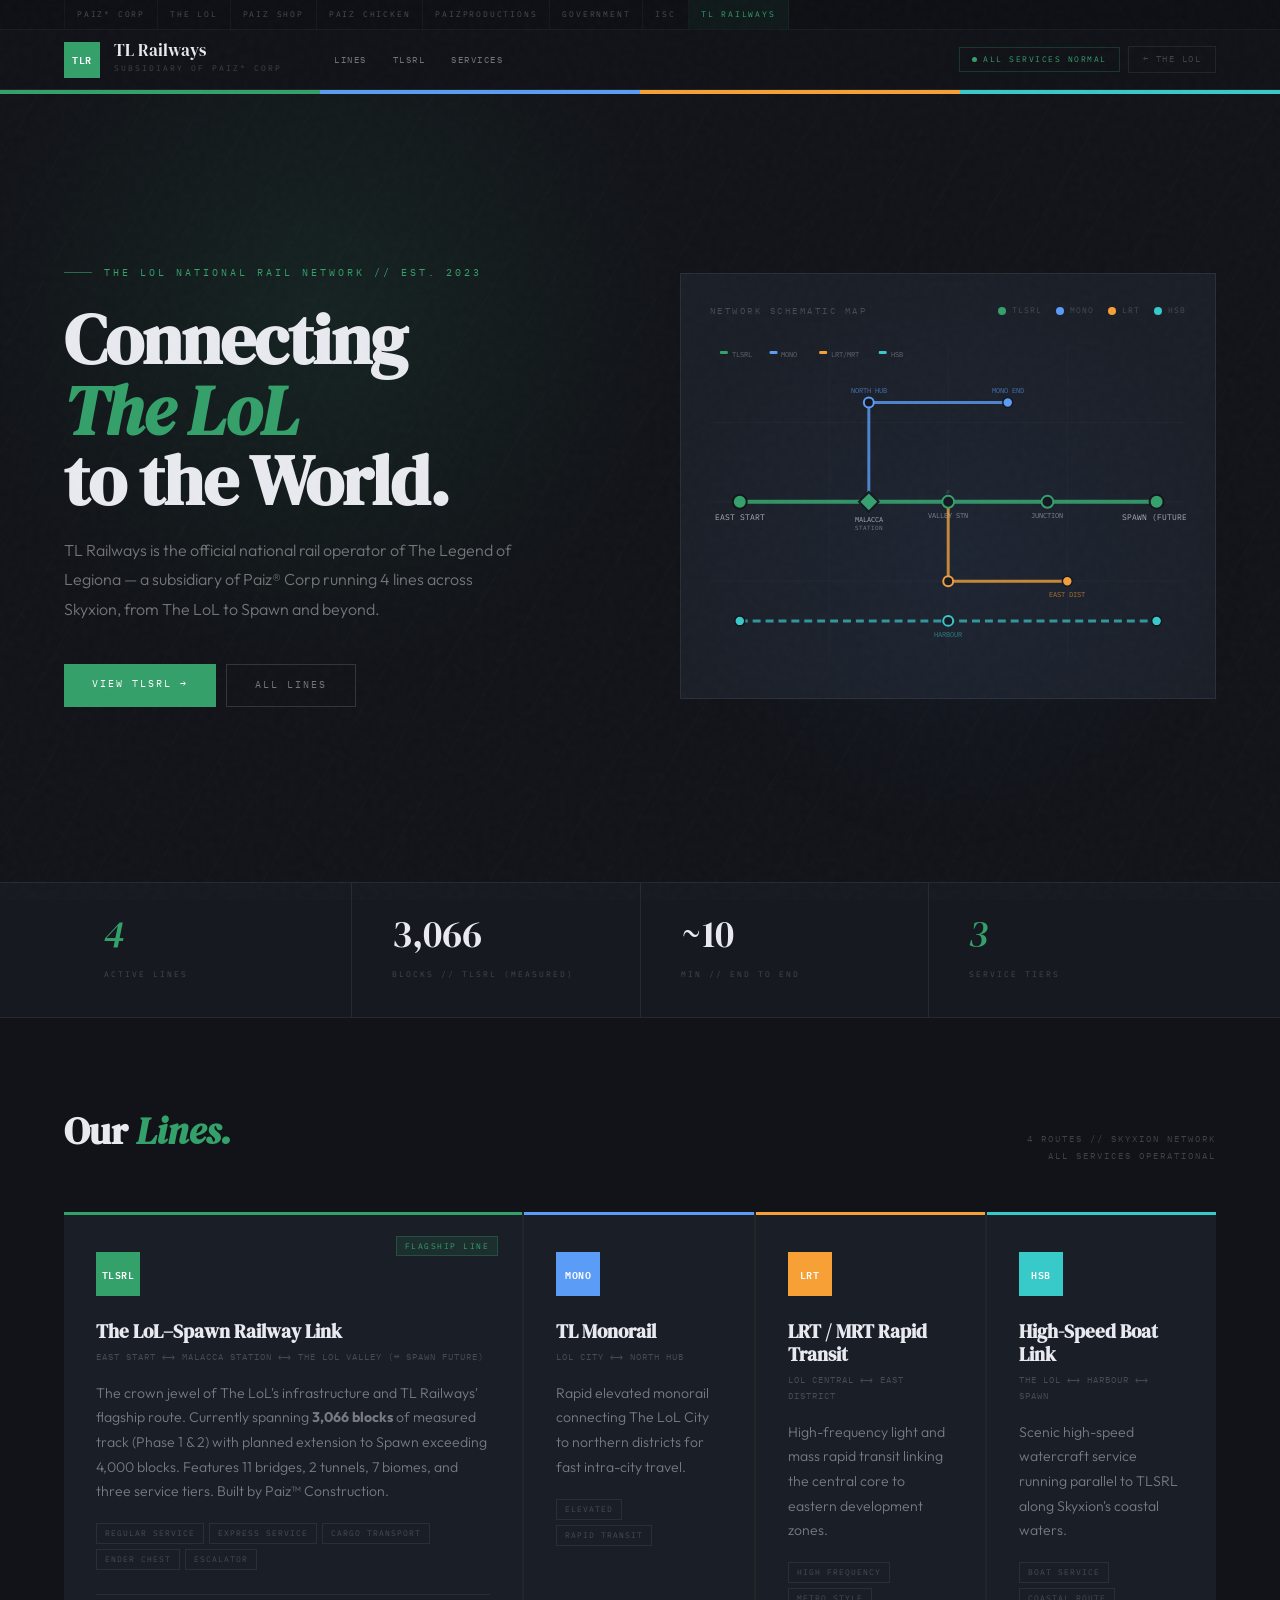
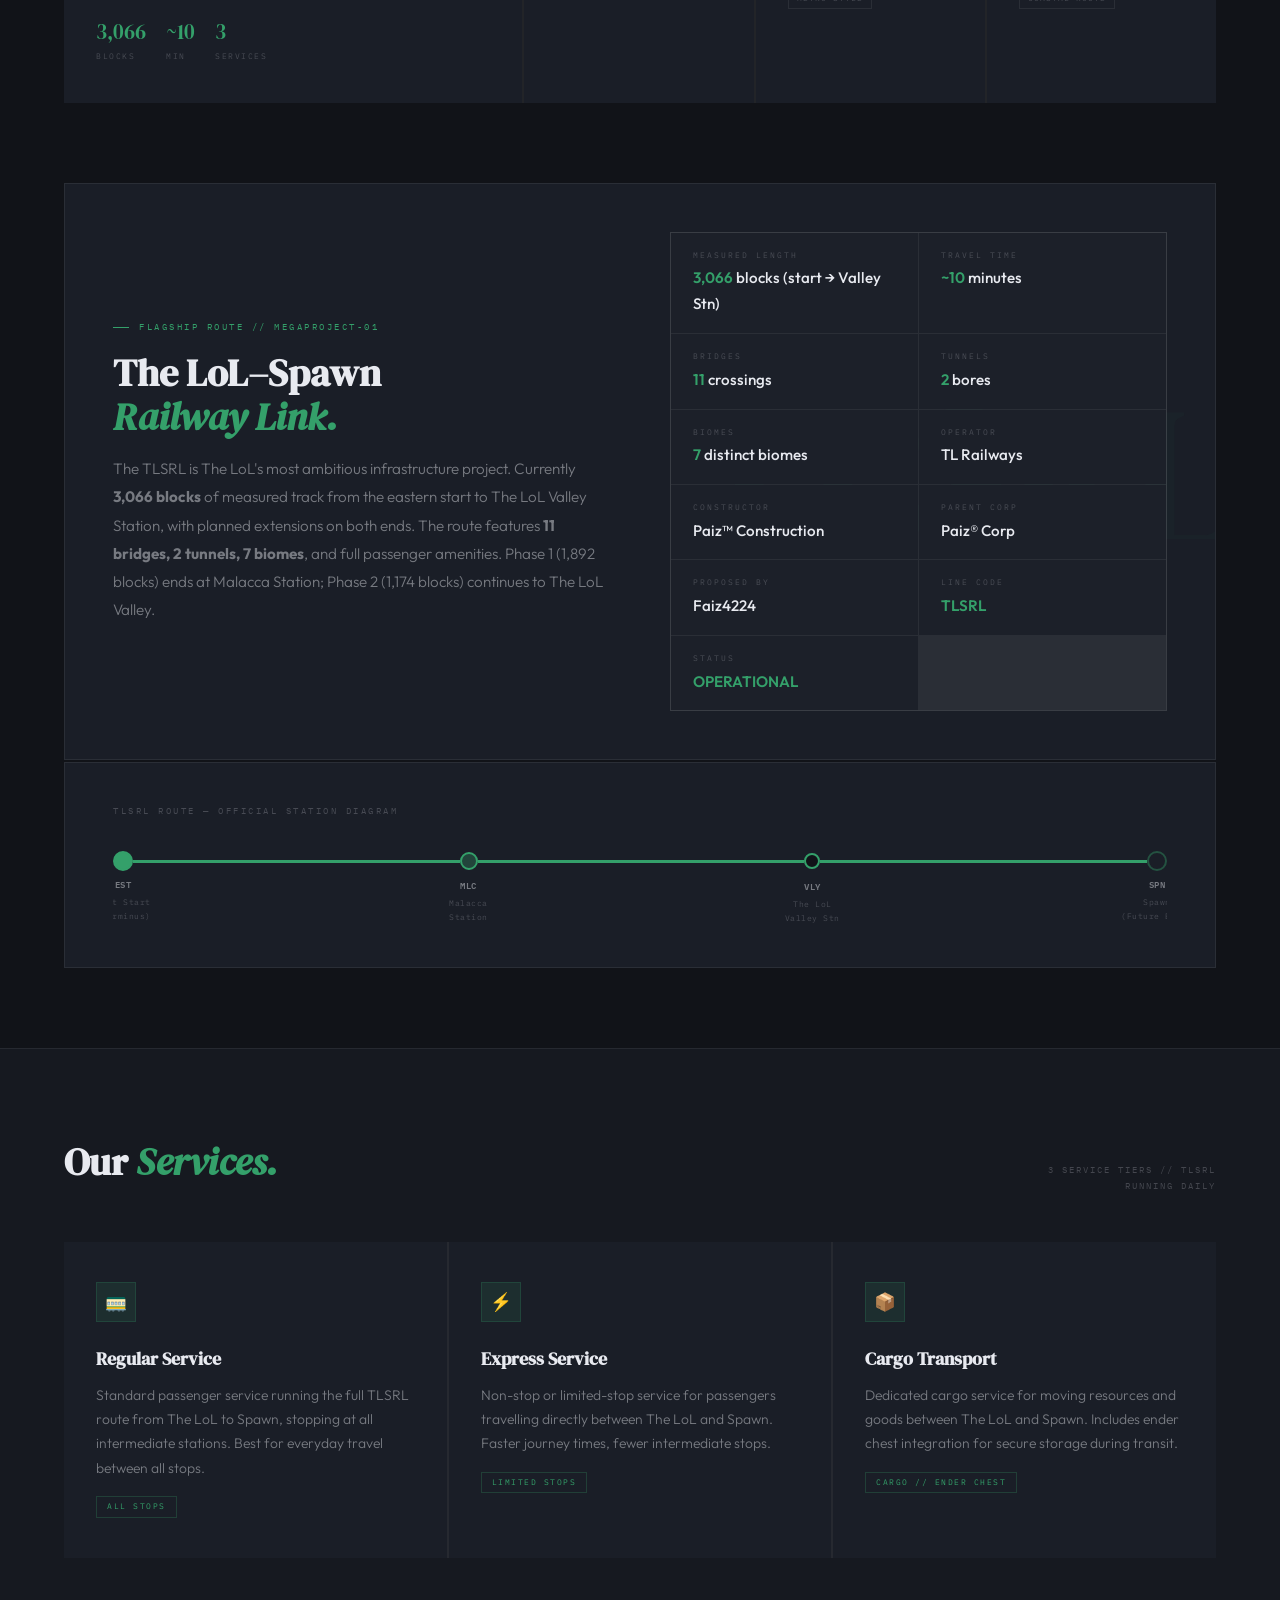
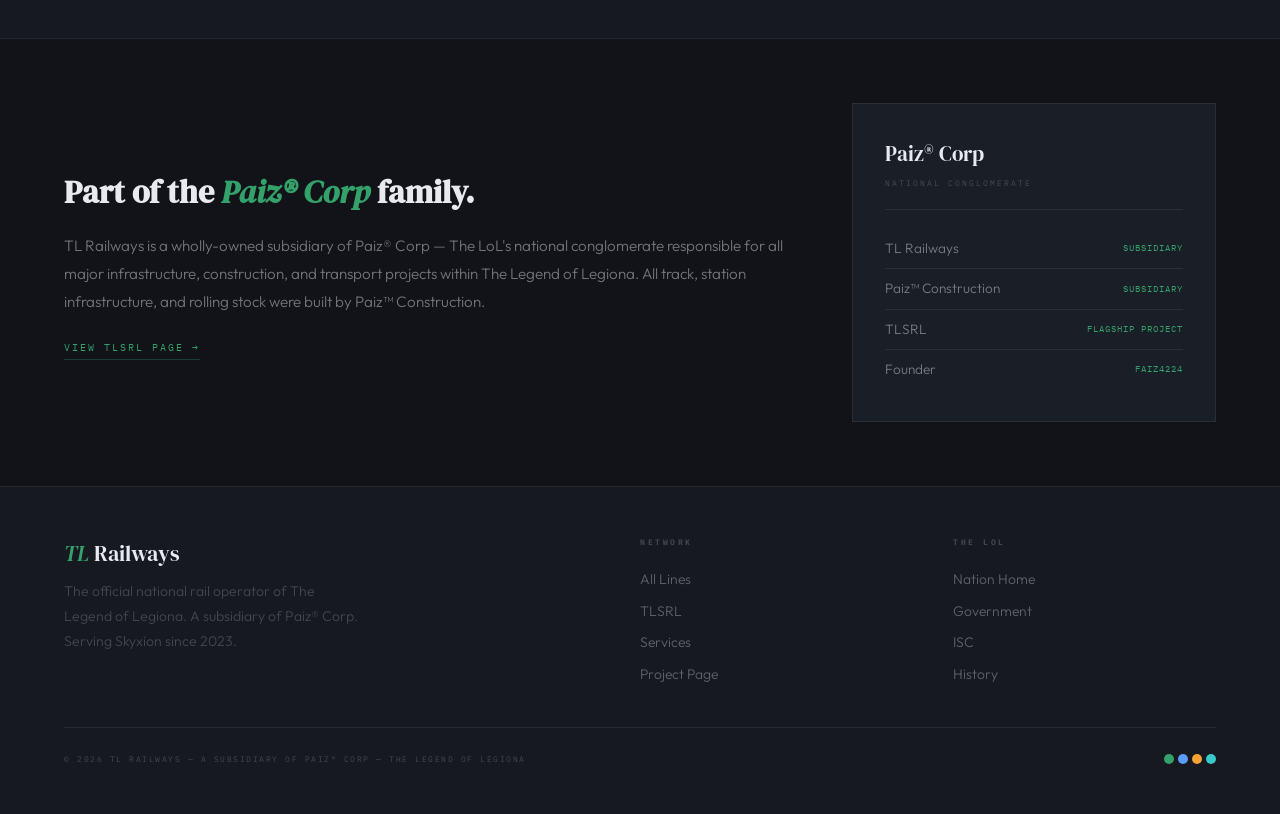
==== commit 53f7a699: "Revise comments and descriptions in index.html Updated comments and descriptions for various section" ====
--- a/index.html
+++ b/index.html
@@ -3,1275 +3,1430 @@
 <head>
     <meta charset="UTF-8">
     <meta name="viewport" content="width=device-width, initial-scale=1.0">
-    <title>TLSRL — The LoL · Spawn Railways Link</title>
+    <title>TL Railways — The Legend of Legiona</title>
+    <link rel="icon" type="image/png" href="/tlrailways/assets/images/TLRailwaysLogo.png">
+    <meta name="description" content="TL Railways — The LoL's national rail network. TLSRL, Monorail, LRT/MRT, and HSB services connecting The LoL to Skyxion.">
+    <meta property="og:title" content="TL Railways — The LoL National Rail Network">
+    <meta property="og:url" content="https://thelegendoflegiona.github.io/tlrailways/">
+    <meta property="og:description" content="Official rail operator of The Legend of Legiona.">
+    <link href="https://fonts.googleapis.com/css2?family=DM+Serif+Display:ital@0;1&family=IBM+Plex+Mono:wght@300;400;500;600&family=Outfit:wght@300;400;500;600&display=swap" rel="stylesheet">
     <style>
+        /* ═══════════════════════════════════════
+           TL RAILWAYS — DESIGN TOKENS
+        ═══════════════════════════════════════ */
         :root {
-            --bg: #faf9f6;
-            --surface: #ffffff;
-            --text: #1c1c1c;
-            --text-secondary: #5a5a5a;
-            --text-muted: #8a8a85;
-            --accent: #7b2d3b;
-            --accent-hover: #5e1f2b;
-            --navy: #2c3e50;
-            --border: #e6e3dd;
-            --border-light: #f0ede8;
-            --green: #3d6b4f;
-            --radius: 8px;
-            --radius-lg: 14px;
-            --shadow-sm: 0 1px 3px rgba(0, 0, 0, 0.04);
-            --shadow-md: 0 4px 16px rgba(0, 0, 0, 0.06);
-            --shadow-lg: 0 8px 32px rgba(0, 0, 0, 0.08);
-            --font: -apple-system, BlinkMacSystemFont, 'Segoe UI', Roboto, 'Helvetica Neue', Arial, sans-serif;
-            --transition: 0.2s cubic-bezier(0.4, 0, 0.2, 1);
-        }
-
-        * {
-            margin: 0;
-            padding: 0;
-            box-sizing: border-box;
-        }
-        html {
-            scroll-behavior: smooth;
-            font-size: 16px;
-        }
+            --bg:           #111318;
+            --bg-2:         #161920;
+            --bg-3:         #1c2029;
+            --bg-card:      #1a1e27;
+            --border:       rgba(255,255,255,0.07);
+            --border-hover: rgba(255,255,255,0.14);
+            --txt:          #e8eaf0;
+            --txt-muted:    rgba(232,234,240,0.45);
+            --txt-faint:    rgba(232,234,240,0.22);
+
+            /* Line colours */
+            --tlsrl:   #34a06a;
+            --mono:    #5b9cf6;
+            --lrt:     #f6a035;
+            --hsb:     #38c9c9;
+
+            --tlsrl-dim: rgba(52,160,106,0.12);
+            --mono-dim:  rgba(91,156,246,0.12);
+            --lrt-dim:   rgba(246,160,53,0.12);
+            --hsb-dim:   rgba(56,201,201,0.12);
+
+            --topbar-h: 30px;
+            --nav-h:    60px;
+        }
+
+        * { margin: 0; padding: 0; box-sizing: border-box; }
+        html { scroll-behavior: smooth; }
+
         body {
-            font-family: var(--font);
+            font-family: 'Outfit', sans-serif;
             background: var(--bg);
-            color: var(--text);
-            line-height: 1.6;
-            -webkit-font-smoothing: antialiased;
-            -moz-osx-font-smoothing: grayscale;
-        }
-
-        /* ── Navigation ───────────────────── */
+            color: var(--txt);
+            line-height: 1.7;
+            overflow-x: hidden;
+        }
+
+        /* grain */
+        body::before {
+            content: '';
+            position: fixed; inset: 0;
+            background-image: url("data:image/svg+xml,%3Csvg viewBox='0 0 200 200' xmlns='http://www.w3.org/2000/svg'%3E%3Cfilter id='n'%3E%3CfeTurbulence type='fractalNoise' baseFrequency='0.65' numOctaves='4' stitchTiles='stitch'/%3E%3C/filter%3E%3Crect width='100%25' height='100%25' filter='url(%23n)' opacity='0.025'/%3E%3C/svg%3E");
+            pointer-events: none; z-index: 9999;
+        }
+
+        /* ─── NETWORK TOPBAR ─── */
+        .net-topbar {
+            position: fixed;
+            top: 0; left: 0; right: 0;
+            height: var(--topbar-h);
+            z-index: 500;
+            background: #0d0f14;
+            border-bottom: 1px solid rgba(255,255,255,0.05);
+            display: flex;
+            align-items: center;
+            padding: 0 5%;
+            overflow-x: auto;
+            scrollbar-width: none;
+        }
+        .net-topbar::-webkit-scrollbar { display: none; }
+
+        .net-topbar-links {
+            display: flex;
+            align-items: center;
+            gap: 0;
+            white-space: nowrap;
+            flex-shrink: 0;
+        }
+
+        .net-topbar-links a {
+            font-family: 'IBM Plex Mono', monospace;
+            font-size: 0.47rem;
+            letter-spacing: 1.8px;
+            color: rgba(232,234,240,0.28);
+            text-decoration: none;
+            padding: 0 12px;
+            height: var(--topbar-h);
+            display: flex;
+            align-items: center;
+            transition: color 0.2s, background 0.2s;
+            border-right: 1px solid rgba(255,255,255,0.04);
+        }
+        .net-topbar-links a:first-child { border-left: 1px solid rgba(255,255,255,0.04); }
+        .net-topbar-links a:hover { color: rgba(232,234,240,0.65); }
+        .net-topbar-links a.active-site {
+            color: var(--tlsrl);
+            background: rgba(52,160,106,0.07);
+        }
+
+        /* ─── NAV ─── */
         nav {
             position: sticky;
-            top: 0;
-            z-index: 100;
-            background: rgba(250, 249, 246, 0.92);
-            backdrop-filter: blur(12px);
-            -webkit-backdrop-filter: blur(12px);
+            top: var(--topbar-h);
+            z-index: 400;
+            height: var(--nav-h);
+            display: flex;
+            align-items: center;
+            padding: 0 5%;
+            background: rgba(17,19,24,0.97);
+            backdrop-filter: blur(18px);
             border-bottom: 1px solid var(--border);
-            padding: 0 2rem;
-        }
-        .nav-inner {
+            gap: 40px;
+        }
+
+        .nav-brand {
+            display: flex; align-items: center; gap: 14px;
+            text-decoration: none; color: inherit; flex-shrink: 0;
+        }
+
+        .tlr-mark {
+            width: 36px; height: 36px;
+            background: var(--tlsrl);
+            display: flex; align-items: center; justify-content: center;
+            font-family: 'IBM Plex Mono', monospace;
+            font-size: 0.62rem;
+            font-weight: 600;
+            color: #fff;
+            letter-spacing: 0.5px;
+            flex-shrink: 0;
+            transition: box-shadow 0.3s;
+        }
+        .nav-brand:hover .tlr-mark {
+            box-shadow: 0 0 16px rgba(52,160,106,0.45);
+        }
+
+        .nav-brand-name {
+            font-family: 'DM Serif Display', serif;
+            font-size: 1.05rem;
+            color: var(--txt);
+            line-height: 1;
+            display: block;
+        }
+        .nav-brand-sub {
+            font-family: 'IBM Plex Mono', monospace;
+            font-size: 0.5rem;
+            letter-spacing: 2px;
+            color: var(--txt-faint);
+            display: block;
+            margin-top: 2px;
+        }
+
+        .nav-links {
+            display: flex; gap: 2px; flex: 1;
+        }
+
+        .nav-links a {
+            padding: 5px 12px;
+            font-family: 'IBM Plex Mono', monospace;
+            font-size: 0.58rem;
+            letter-spacing: 1.5px;
+            color: var(--txt-muted);
+            text-decoration: none;
+            transition: color 0.2s;
+        }
+        .nav-links a:hover, .nav-links a.active { color: var(--tlsrl); }
+
+        .nav-right {
+            margin-left: auto;
+            display: flex; align-items: center; gap: 8px;
+        }
+
+        .status-pill {
+            display: flex; align-items: center; gap: 6px;
+            padding: 4px 12px;
+            border: 1px solid rgba(52,160,106,0.25);
+            font-family: 'IBM Plex Mono', monospace;
+            font-size: 0.52rem;
+            letter-spacing: 1.5px;
+            color: var(--tlsrl);
+        }
+
+        .status-dot {
+            width: 5px; height: 5px;
+            border-radius: 50%;
+            background: var(--tlsrl);
+            animation: blink 2s ease infinite;
+        }
+
+        .nav-back {
+            padding: 5px 14px;
+            font-family: 'IBM Plex Mono', monospace;
+            font-size: 0.55rem;
+            letter-spacing: 1.5px;
+            color: var(--txt-faint);
+            text-decoration: none;
+            border: 1px solid var(--border);
+            transition: all 0.2s;
+        }
+        .nav-back:hover { color: var(--txt); border-color: var(--border-hover); }
+
+        /* hamburger */
+        .nav-hamburger {
+            display: none;
+            flex-direction: column;
+            gap: 5px;
+            cursor: pointer;
+            padding: 4px;
+            background: none;
+            border: none;
+            margin-left: auto;
+        }
+        .nav-hamburger span {
+            display: block;
+            width: 22px; height: 1.5px;
+            background: var(--txt-muted);
+            transition: all 0.25s;
+        }
+        .nav-hamburger.open span:nth-child(1) { transform: translateY(6.5px) rotate(45deg); }
+        .nav-hamburger.open span:nth-child(2) { opacity: 0; }
+        .nav-hamburger.open span:nth-child(3) { transform: translateY(-6.5px) rotate(-45deg); }
+
+        /* mobile nav drawer */
+        .nav-drawer {
+            display: none;
+            position: fixed;
+            top: calc(var(--topbar-h) + var(--nav-h));
+            left: 0; right: 0;
+            background: rgba(13,15,20,0.98);
+            backdrop-filter: blur(20px);
+            border-bottom: 1px solid var(--border);
+            z-index: 390;
+            padding: 1.5rem 5%;
+            flex-direction: column;
+            gap: 0;
+        }
+        .nav-drawer.open { display: flex; }
+        .nav-drawer a {
+            font-family: 'IBM Plex Mono', monospace;
+            font-size: 0.7rem;
+            letter-spacing: 2px;
+            color: var(--txt-muted);
+            text-decoration: none;
+            padding: 0.9rem 0;
+            border-bottom: 1px solid var(--border);
+            transition: color 0.2s;
+        }
+        .nav-drawer a:hover { color: var(--tlsrl); }
+        .nav-drawer a:last-child { border-bottom: none; }
+
+        /* ─── HERO ─── */
+        .hero {
+            min-height: 88vh;
+            display: flex; flex-direction: column; justify-content: center;
+            padding: 80px 5% 5rem;
+            position: relative; overflow: hidden;
+            margin-top: var(--topbar-h);
+        }
+
+        .hero::before {
+            content: '';
+            position: absolute; inset: 0;
+            background:
+                repeating-linear-gradient(
+                    -60deg,
+                    transparent, transparent 48px,
+                    rgba(255,255,255,0.013) 48px, rgba(255,255,255,0.013) 49px
+                );
+        }
+
+        /* enhanced hero ambient */
+        .hero::after {
+            content: '';
+            position: absolute;
+            bottom: 0; right: 0;
+            width: 50vw; height: 50vw;
+            background: radial-gradient(circle, rgba(91,156,246,0.05) 0%, transparent 65%);
+            pointer-events: none;
+        }
+
+        .hero-bar {
+            position: absolute;
+            top: 0; left: 0; right: 0;
+            height: 4px;
+            display: flex;
+        }
+        .hero-bar span { flex: 1; }
+        .hero-bar .b1 { background: var(--tlsrl); }
+        .hero-bar .b2 { background: var(--mono); }
+        .hero-bar .b3 { background: var(--lrt); }
+        .hero-bar .b4 { background: var(--hsb); }
+
+        .hero-glow {
+            position: absolute;
+            top: -20%; left: -5%;
+            width: 60vw; height: 60vw;
+            background: radial-gradient(circle, rgba(52,160,106,0.11) 0%, transparent 65%);
+            pointer-events: none;
+        }
+
+        .hero-inner {
+            position: relative;
+            max-width: 1200px;
+            margin: 0 auto; width: 100%;
+            display: grid;
+            grid-template-columns: 1fr 1fr;
+            gap: 80px;
+            align-items: center;
+        }
+
+        .hero-eyebrow {
+            font-family: 'IBM Plex Mono', monospace;
+            font-size: 0.6rem;
+            letter-spacing: 3px;
+            color: var(--tlsrl);
+            margin-bottom: 1.5rem;
+            display: flex; align-items: center; gap: 12px;
+            opacity: 0;
+            animation: fadeUp 0.7s ease 0.15s forwards;
+        }
+        .hero-eyebrow::before { content:''; width:28px; height:1px; background:var(--tlsrl); opacity:0.6; }
+
+        .hero h1 {
+            font-family: 'DM Serif Display', serif;
+            font-size: clamp(3rem, 5.5vw, 5.5rem);
+            line-height: 1.0;
+            color: var(--txt);
+            margin-bottom: 1.2rem;
+            letter-spacing: -1px;
+            opacity: 0;
+            animation: fadeUp 0.7s ease 0.25s forwards;
+        }
+        .hero h1 em { font-style: italic; color: var(--tlsrl); }
+
+        .hero-sub {
+            font-size: 1rem;
+            color: var(--txt-muted);
+            font-weight: 300;
+            line-height: 1.85;
+            max-width: 460px;
+            margin-bottom: 2.5rem;
+            opacity: 0;
+            animation: fadeUp 0.7s ease 0.35s forwards;
+        }
+
+        .hero-actions {
+            display: flex; gap: 10px; flex-wrap: wrap;
+            opacity: 0;
+            animation: fadeUp 0.7s ease 0.45s forwards;
+        }
+
+        .btn-primary {
+            padding: 12px 28px;
+            background: var(--tlsrl);
+            color: #fff;
+            text-decoration: none;
+            font-family: 'IBM Plex Mono', monospace;
+            font-size: 0.62rem;
+            letter-spacing: 2px;
+            transition: opacity 0.2s, transform 0.2s, box-shadow 0.2s;
+        }
+        .btn-primary:hover {
+            opacity: 0.9;
+            transform: translateY(-2px);
+            box-shadow: 0 8px 24px rgba(52,160,106,0.3);
+        }
+
+        .btn-ghost {
+            padding: 12px 28px;
+            border: 1px solid var(--border-hover);
+            color: var(--txt-muted);
+            text-decoration: none;
+            font-family: 'IBM Plex Mono', monospace;
+            font-size: 0.62rem;
+            letter-spacing: 2px;
+            transition: all 0.2s;
+        }
+        .btn-ghost:hover { border-color: rgba(255,255,255,0.3); color: var(--txt); }
+
+        /* ─── SCHEMATIC MAP ─── */
+        .hero-map {
+            position: relative;
+            opacity: 0;
+            animation: fadeIn 1s ease 0.6s forwards;
+        }
+
+        .map-card {
+            background: var(--bg-card);
+            border: 1px solid var(--border);
+            padding: 1.8rem;
+        }
+
+        .map-header {
+            display: flex; justify-content: space-between; align-items: center;
+            margin-bottom: 1.5rem;
+            flex-wrap: wrap;
+            gap: 10px;
+        }
+
+        .map-title {
+            font-family: 'IBM Plex Mono', monospace;
+            font-size: 0.58rem;
+            letter-spacing: 2.5px;
+            color: var(--txt-faint);
+        }
+
+        .map-legend {
+            display: flex; gap: 14px; flex-wrap: wrap;
+        }
+
+        .leg-item {
+            display: flex; align-items: center; gap: 6px;
+            font-family: 'IBM Plex Mono', monospace;
+            font-size: 0.5rem;
+            letter-spacing: 1px;
+            color: var(--txt-faint);
+        }
+        .leg-dot { width: 8px; height: 8px; border-radius: 50%; flex-shrink: 0; }
+
+        .route-svg { width: 100%; height: auto; }
+
+        /* ─── QUICK STATS ─── */
+        .stats-strip {
+            background: var(--bg-2);
+            border-top: 1px solid var(--border);
+            border-bottom: 1px solid var(--border);
+            padding: 0 5%;
+        }
+
+        .stats-inner {
             max-width: 1200px;
             margin: 0 auto;
             display: flex;
+        }
+
+        .stat-item {
+            flex: 1;
+            padding: 2rem 2.5rem;
+            border-right: 1px solid var(--border);
+            transition: background 0.25s;
+        }
+        .stat-item:last-child { border-right: none; }
+        .stat-item:hover { background: rgba(52,160,106,0.04); }
+
+        .stat-val {
+            font-family: 'DM Serif Display', serif;
+            font-size: 2.4rem;
+            color: var(--txt);
+            display: block;
+            line-height: 1;
+            margin-bottom: 0.3rem;
+        }
+        .stat-val em { font-style: italic; color: var(--tlsrl); }
+
+        .stat-lbl {
+            font-family: 'IBM Plex Mono', monospace;
+            font-size: 0.52rem;
+            letter-spacing: 2px;
+            color: var(--txt-faint);
+        }
+
+        /* ─── LINES SECTION ─── */
+        .section { padding: 5rem 5%; }
+        .section-inner { max-width: 1200px; margin: 0 auto; }
+
+        .section-head {
+            display: flex; justify-content: space-between; align-items: flex-end;
+            margin-bottom: 3rem;
+            flex-wrap: wrap;
+            gap: 12px;
+        }
+
+        .section-head h2 {
+            font-family: 'DM Serif Display', serif;
+            font-size: clamp(1.8rem, 3vw, 2.6rem);
+            color: var(--txt);
+        }
+        .section-head h2 em { font-style: italic; color: var(--tlsrl); }
+
+        .section-head p {
+            font-family: 'IBM Plex Mono', monospace;
+            font-size: 0.56rem;
+            letter-spacing: 2px;
+            color: var(--txt-faint);
+            text-align: right;
+            max-width: 220px;
+            line-height: 1.8;
+        }
+
+        /* Line cards */
+        .lines-grid {
+            display: grid;
+            grid-template-columns: 2fr 1fr 1fr 1fr;
+            gap: 2px;
+            background: var(--border);
+        }
+
+        .line-card {
+            background: var(--bg-card);
+            padding: 2.5rem 2rem;
+            position: relative;
+            overflow: hidden;
+            cursor: pointer;
+            transition: background 0.25s, box-shadow 0.3s;
+        }
+        .line-card:hover { background: var(--bg-3); }
+
+        /* Top accent bar */
+        .line-card::before {
+            content: '';
+            position: absolute;
+            top: 0; left: 0; right: 0;
+            height: 3px;
+            transition: height 0.25s;
+        }
+        .line-card.tlsrl::before { background: var(--tlsrl); }
+        .line-card.mono::before  { background: var(--mono); }
+        .line-card.lrt::before   { background: var(--lrt); }
+        .line-card.hsb::before   { background: var(--hsb); }
+        .line-card:hover::before { height: 4px; }
+
+        /* glow on hover per line */
+        .line-card.tlsrl:hover { box-shadow: inset 0 0 60px rgba(52,160,106,0.05); }
+        .line-card.mono:hover  { box-shadow: inset 0 0 60px rgba(91,156,246,0.05); }
+        .line-card.lrt:hover   { box-shadow: inset 0 0 60px rgba(246,160,53,0.05); }
+        .line-card.hsb:hover   { box-shadow: inset 0 0 60px rgba(56,201,201,0.05); }
+
+        .line-code-badge {
+            display: inline-flex;
             align-items: center;
-            justify-content: space-between;
-            height: 58px;
-            gap: 1.5rem;
-        }
-        .nav-brand {
+            justify-content: center;
+            width: 44px; height: 44px;
+            font-family: 'IBM Plex Mono', monospace;
+            font-size: 0.6rem;
+            font-weight: 600;
+            letter-spacing: 0.5px;
+            margin-bottom: 1.5rem;
+            color: #fff;
+            transition: transform 0.25s;
+        }
+        .line-card:hover .line-code-badge { transform: scale(1.05); }
+
+        .line-card.tlsrl .line-code-badge { background: var(--tlsrl); }
+        .line-card.mono  .line-code-badge { background: var(--mono); }
+        .line-card.lrt   .line-code-badge { background: var(--lrt); }
+        .line-card.hsb   .line-code-badge { background: var(--hsb); }
+
+        .line-flagship {
+            position: absolute;
+            top: 1.5rem; right: 1.5rem;
+            font-family: 'IBM Plex Mono', monospace;
+            font-size: 0.47rem;
+            letter-spacing: 1.5px;
+            padding: 3px 8px;
+            background: var(--tlsrl-dim);
+            border: 1px solid rgba(52,160,106,0.3);
+            color: var(--tlsrl);
+        }
+
+        .line-card h3 {
+            font-family: 'DM Serif Display', serif;
+            font-size: 1.2rem;
+            color: var(--txt);
+            margin-bottom: 0.4rem;
+            line-height: 1.2;
+        }
+
+        .line-route {
+            font-family: 'IBM Plex Mono', monospace;
+            font-size: 0.58rem;
+            letter-spacing: 1px;
+            color: var(--txt-faint);
+            margin-bottom: 1rem;
+        }
+
+        .line-card p {
+            font-size: 0.88rem;
+            color: var(--txt-muted);
+            line-height: 1.75;
+            font-weight: 300;
+        }
+
+        .line-card-stats {
+            display: flex; gap: 20px;
+            margin-top: 1.5rem;
+            padding-top: 1.2rem;
+            border-top: 1px solid var(--border);
+        }
+
+        .lcs-val {
+            font-family: 'DM Serif Display', serif;
+            font-size: 1.3rem;
+            display: block;
+        }
+        .line-card.tlsrl .lcs-val { color: var(--tlsrl); }
+        .line-card.mono  .lcs-val { color: var(--mono); }
+        .line-card.lrt   .lcs-val { color: var(--lrt); }
+        .line-card.hsb   .lcs-val { color: var(--hsb); }
+
+        .lcs-key {
+            font-family: 'IBM Plex Mono', monospace;
+            font-size: 0.48rem;
+            letter-spacing: 1.5px;
+            color: var(--txt-faint);
+            display: block;
+        }
+
+        .service-tags {
+            display: flex; flex-wrap: wrap; gap: 5px;
+            margin-top: 1.2rem;
+        }
+
+        .stag {
+            font-family: 'IBM Plex Mono', monospace;
+            font-size: 0.48rem;
+            letter-spacing: 1px;
+            padding: 3px 8px;
+            border: 1px solid var(--border);
+            color: var(--txt-faint);
+            transition: border-color 0.2s, color 0.2s;
+        }
+        .line-card.tlsrl:hover .stag { border-color: rgba(52,160,106,0.2); color: rgba(52,160,106,0.6); }
+        .line-card.mono:hover  .stag { border-color: rgba(91,156,246,0.2); color: rgba(91,156,246,0.6); }
+        .line-card.lrt:hover   .stag { border-color: rgba(246,160,53,0.2); color: rgba(246,160,53,0.6); }
+        .line-card.hsb:hover   .stag { border-color: rgba(56,201,201,0.2); color: rgba(56,201,201,0.6); }
+
+        /* ─── TLSRL DEEP DIVE ─── */
+        .tlsrl-section { padding: 0 5% 5rem; background: var(--bg); }
+        .tlsrl-inner { max-width: 1200px; margin: 0 auto; }
+
+        .tlsrl-hero {
+            background: var(--bg-card);
+            border: 1px solid var(--border);
+            padding: 3rem;
+            position: relative;
+            overflow: hidden;
+            margin-bottom: 2px;
+            transition: border-color 0.3s;
+        }
+        .tlsrl-hero:hover { border-color: rgba(52,160,106,0.2); }
+
+        .tlsrl-hero::before {
+            content: 'TLSRL';
+            position: absolute;
+            right: -20px; top: 50%;
+            transform: translateY(-50%);
+            font-family: 'DM Serif Display', serif;
+            font-size: 12rem;
+            color: rgba(52,160,106,0.04);
+            line-height: 1;
+            pointer-events: none;
+        }
+
+        .tlsrl-hero-grid {
+            display: grid;
+            grid-template-columns: 1fr 1fr;
+            gap: 60px;
+            align-items: center;
+            position: relative;
+        }
+
+        .tlsrl-label {
+            font-family: 'IBM Plex Mono', monospace;
+            font-size: 0.58rem;
+            letter-spacing: 2.5px;
+            color: var(--tlsrl);
+            margin-bottom: 1rem;
+            display: flex; align-items: center; gap: 10px;
+        }
+        .tlsrl-label::before { content: ''; width: 16px; height: 1px; background: var(--tlsrl); }
+
+        .tlsrl-hero h2 {
+            font-family: 'DM Serif Display', serif;
+            font-size: clamp(1.8rem, 3vw, 2.8rem);
+            line-height: 1.15;
+            color: var(--txt);
+            margin-bottom: 1rem;
+        }
+        .tlsrl-hero h2 em { font-style: italic; color: var(--tlsrl); }
+
+        .tlsrl-hero p {
+            font-size: 0.95rem;
+            color: var(--txt-muted);
+            line-height: 1.85;
+            font-weight: 300;
+        }
+
+        .spec-table {
+            display: grid;
+            grid-template-columns: 1fr 1fr;
+            gap: 1px;
+            background: var(--border);
+            border: 1px solid var(--border);
+        }
+
+        .spec-row {
+            background: var(--bg-3);
+            padding: 1rem 1.4rem;
+            display: flex;
+            flex-direction: column;
+            gap: 3px;
+            transition: background 0.2s;
+        }
+        .spec-row:hover { background: #21263a; }
+
+        .spec-key {
+            font-family: 'IBM Plex Mono', monospace;
+            font-size: 0.5rem;
+            letter-spacing: 2px;
+            color: var(--txt-faint);
+        }
+
+        .spec-val {
+            font-size: 0.95rem;
+            color: var(--txt);
+            font-weight: 500;
+        }
+        .spec-val strong { color: var(--tlsrl); font-weight: 600; }
+
+        /* Station diagram */
+        .station-strip {
+            background: var(--bg-card);
+            border: 1px solid var(--border);
+            padding: 2.5rem 3rem;
+        }
+
+        .station-head {
+            font-family: 'IBM Plex Mono', monospace;
+            font-size: 0.58rem;
+            letter-spacing: 2.5px;
+            color: var(--txt-faint);
+            margin-bottom: 2rem;
+        }
+
+        .station-diagram {
             display: flex;
             align-items: center;
-            gap: 0.6rem;
-            font-weight: 700;
-            font-size: 1.05rem;
-            letter-spacing: -0.01em;
-            color: var(--navy);
+            gap: 0;
+            overflow-x: auto;
+            padding-bottom: 56px;
+            scrollbar-width: thin;
+            scrollbar-color: rgba(52,160,106,0.2) transparent;
+        }
+        .station-diagram::-webkit-scrollbar { height: 3px; }
+        .station-diagram::-webkit-scrollbar-thumb { background: rgba(52,160,106,0.3); border-radius: 2px; }
+
+        .station-node {
+            display: flex;
+            flex-direction: column;
+            align-items: center;
+            position: relative;
+            flex-shrink: 0;
+        }
+
+        .station-dot {
+            width: 16px; height: 16px;
+            border: 2px solid var(--tlsrl);
+            border-radius: 50%;
+            background: var(--bg);
+            position: relative; z-index: 2;
+            transition: background 0.2s, box-shadow 0.2s;
+        }
+        .station-node:hover .station-dot {
+            background: var(--tlsrl);
+            box-shadow: 0 0 10px rgba(52,160,106,0.5);
+        }
+
+        .station-dot.terminus {
+            width: 20px; height: 20px;
+            background: var(--tlsrl);
+        }
+        .station-dot.featured {
+            width: 18px; height: 18px;
+            background: rgba(52,160,106,0.3);
+        }
+
+        .station-line {
+            flex: 1;
+            height: 3px;
+            background: var(--tlsrl);
+            min-width: 40px;
+            flex-shrink: 0;
+        }
+
+        .station-label {
+            position: absolute;
+            top: 26px;
+            left: 50%;
+            transform: translateX(-50%);
+            white-space: nowrap;
+            font-family: 'IBM Plex Mono', monospace;
+            font-size: 0.52rem;
+            letter-spacing: 0.5px;
+            color: var(--txt-faint);
+            text-align: center;
+            transition: color 0.2s;
+        }
+        .station-node:hover .station-label { color: var(--tlsrl); }
+
+        .station-code {
+            display: block;
+            font-weight: 600;
+            font-size: 0.58rem;
+            color: var(--txt-muted);
+            margin-bottom: 2px;
+            transition: color 0.2s;
+        }
+        .station-node:hover .station-code { color: var(--tlsrl); }
+
+        /* ─── SERVICES ─── */
+        .services-section {
+            padding: 5rem 5%;
+            background: var(--bg-2);
+            border-top: 1px solid var(--border);
+        }
+        .services-inner { max-width: 1200px; margin: 0 auto; }
+
+        .services-grid {
+            display: grid;
+            grid-template-columns: repeat(3, 1fr);
+            gap: 2px;
+            background: var(--border);
+            margin-top: 3rem;
+        }
+
+        .svc-card {
+            background: var(--bg-card);
+            padding: 2.5rem 2rem;
+            transition: background 0.2s, box-shadow 0.2s;
+        }
+        .svc-card:hover {
+            background: var(--bg-3);
+            box-shadow: inset 0 0 40px rgba(52,160,106,0.04);
+        }
+
+        .svc-icon {
+            width: 40px; height: 40px;
+            background: var(--tlsrl-dim);
+            border: 1px solid rgba(52,160,106,0.2);
+            display: flex; align-items: center; justify-content: center;
+            font-size: 1.1rem;
+            margin-bottom: 1.4rem;
+            transition: border-color 0.2s, background 0.2s;
+        }
+        .svc-card:hover .svc-icon {
+            border-color: rgba(52,160,106,0.4);
+            background: rgba(52,160,106,0.18);
+        }
+
+        .svc-card h4 {
+            font-family: 'DM Serif Display', serif;
+            font-size: 1.1rem;
+            color: var(--txt);
+            margin-bottom: 0.5rem;
+        }
+        .svc-card p {
+            font-size: 0.87rem;
+            color: var(--txt-muted);
+            line-height: 1.75;
+            font-weight: 300;
+        }
+
+        .svc-tag {
+            display: inline-block;
+            margin-top: 1rem;
+            font-family: 'IBM Plex Mono', monospace;
+            font-size: 0.5rem;
+            letter-spacing: 1.5px;
+            padding: 3px 10px;
+            border: 1px solid rgba(52,160,106,0.25);
+            color: var(--tlsrl);
+        }
+
+        /* ─── INFO STRIP ─── */
+        .info-strip {
+            padding: 4rem 5%;
+            border-top: 1px solid var(--border);
+        }
+
+        .info-inner {
+            max-width: 1200px; margin: 0 auto;
+            display: grid;
+            grid-template-columns: 2fr 1fr;
+            gap: 60px;
+            align-items: center;
+        }
+
+        .info-strip h3 {
+            font-family: 'DM Serif Display', serif;
+            font-size: 2rem;
+            color: var(--txt);
+            margin-bottom: 0.8rem;
+        }
+        .info-strip h3 em { font-style: italic; color: var(--tlsrl); }
+        .info-strip p {
+            font-size: 0.95rem;
+            color: var(--txt-muted);
+            line-height: 1.85;
+            font-weight: 300;
+        }
+
+        .info-corp-card {
+            background: var(--bg-card);
+            border: 1px solid var(--border);
+            padding: 2rem;
+            transition: border-color 0.3s;
+        }
+        .info-corp-card:hover { border-color: rgba(52,160,106,0.2); }
+
+        .icc-logo {
+            font-family: 'DM Serif Display', serif;
+            font-size: 1.3rem;
+            color: var(--txt);
+            margin-bottom: 0.3rem;
+        }
+        .icc-sub {
+            font-family: 'IBM Plex Mono', monospace;
+            font-size: 0.52rem;
+            letter-spacing: 2px;
+            color: var(--txt-faint);
+            margin-bottom: 1.2rem;
+        }
+        .icc-divider { height: 1px; background: var(--border); margin-bottom: 1.2rem; }
+
+        .icc-item {
+            display: flex;
+            justify-content: space-between;
+            align-items: center;
+            padding: 0.5rem 0;
+            border-bottom: 1px solid var(--border);
+            font-size: 0.85rem;
+        }
+        .icc-item:last-child { border-bottom: none; }
+        .icc-item span:first-child { color: var(--txt-muted); font-weight: 300; }
+        .icc-item span:last-child {
+            font-family: 'IBM Plex Mono', monospace;
+            font-size: 0.55rem;
+            letter-spacing: 1px;
+            color: var(--tlsrl);
+        }
+
+        /* ─── FOOTER ─── */
+        footer {
+            border-top: 1px solid var(--border);
+            background: var(--bg-2);
+            padding: 3rem 5%;
+        }
+
+        .footer-inner {
+            max-width: 1200px; margin: 0 auto;
+            display: grid;
+            grid-template-columns: 2fr 1fr 1fr;
+            gap: 50px;
+            margin-bottom: 2rem;
+        }
+
+        .f-brand-name {
+            font-family: 'DM Serif Display', serif;
+            font-size: 1.4rem;
+            color: var(--txt);
+            margin-bottom: 0.4rem;
+        }
+        .f-brand-name em { font-style: italic; color: var(--tlsrl); }
+
+        .f-desc {
+            font-size: 0.88rem;
+            color: var(--txt-faint);
+            line-height: 1.75;
+            font-weight: 300;
+            max-width: 300px;
+        }
+
+        .f-col h5 {
+            font-family: 'IBM Plex Mono', monospace;
+            font-size: 0.52rem;
+            letter-spacing: 2.5px;
+            color: var(--txt-faint);
+            margin-bottom: 1.2rem;
+        }
+        .f-col a {
+            display: block;
+            font-size: 0.87rem;
+            color: rgba(232,234,240,0.35);
             text-decoration: none;
-            white-space: nowrap;
-        }
-        .nav-brand .logo-mark {
-            width: 34px;
-            height: 34px;
-            border-radius: 50%;
-            background: var(--accent);
-            color: #fff;
+            margin-bottom: 0.5rem;
+            font-weight: 300;
+            transition: color 0.2s;
+        }
+        .f-col a:hover { color: var(--tlsrl); }
+
+        .footer-bottom {
+            border-top: 1px solid var(--border);
+            padding-top: 1.5rem;
             display: flex;
+            justify-content: space-between;
             align-items: center;
-            justify-content: center;
-            font-size: 0.75rem;
-            font-weight: 800;
-            letter-spacing: -0.02em;
-            flex-shrink: 0;
-        }
-        .nav-links {
-            display: flex;
-            gap: 1.8rem;
-            list-style: none;
-            align-items: center;
-            font-size: 0.9rem;
-            font-weight: 500;
-            letter-spacing: -0.01em;
-        }
-        .nav-links a {
-            text-decoration: none;
-            color: var(--text-secondary);
-            transition: var(--transition);
-            padding: 0.3rem 0;
-            border-bottom: 2px solid transparent;
-        }
-        .nav-links a:hover,
-        .nav-links a.active {
-            color: var(--text);
-            border-bottom-color: var(--accent);
-        }
-        .nav-cta {
-            background: var(--accent);
-            color: #fff !important;
-            padding: 0.5rem 1.2rem !important;
-            border-radius: 20px;
-            font-weight: 600;
-            font-size: 0.85rem;
-            transition: var(--transition);
-            border-bottom: none !important;
-            white-space: nowrap;
-        }
-        .nav-cta:hover {
-            background: var(--accent-hover);
-            color: #fff !important;
-            border-bottom: none !important;
-        }
-
-        /* ── Sections ────────────────────── */
-        section {
-            padding: 4rem 2rem;
             max-width: 1200px;
             margin: 0 auto;
-        }
-        .section-label {
-            text-transform: uppercase;
-            letter-spacing: 0.08em;
-            font-size: 0.72rem;
-            font-weight: 600;
-            color: var(--accent);
-            margin-bottom: 0.4rem;
-        }
-        .section-title {
-            font-size: 2rem;
-            font-weight: 700;
-            letter-spacing: -0.02em;
-            color: var(--navy);
-            margin-bottom: 0.6rem;
-        }
-        .section-subtitle {
-            font-size: 1rem;
-            color: var(--text-secondary);
-            max-width: 540px;
-            line-height: 1.5;
-        }
-
-        /* ── Hero ────────────────────────── */
-        .hero {
-            padding: 3rem 2rem 5rem;
-            text-align: center;
-        }
-        .hero h1 {
-            font-size: 2.8rem;
-            font-weight: 750;
-            letter-spacing: -0.03em;
-            color: var(--navy);
-            line-height: 1.15;
-            margin-bottom: 0.8rem;
-        }
-        .hero h1 span {
-            color: var(--accent);
-        }
-        .hero p {
-            font-size: 1.1rem;
-            color: var(--text-secondary);
-            max-width: 520px;
-            margin: 0 auto 2rem;
-        }
-        .hero-stats {
-            display: flex;
-            gap: 2.5rem;
-            justify-content: center;
             flex-wrap: wrap;
-            margin-top: 1.5rem;
-        }
-        .hero-stat {
-            text-align: center;
-        }
-        .hero-stat .num {
-            font-size: 2rem;
-            font-weight: 700;
-            color: var(--navy);
-            letter-spacing: -0.02em;
-        }
-        .hero-stat .lbl {
-            font-size: 0.8rem;
-            color: var(--text-muted);
-            letter-spacing: 0.03em;
-            text-transform: uppercase;
-        }
-
-        /* ── Map Section ─────────────────── */
-        .map-section {
-            background: var(--surface);
-            border: 1px solid var(--border);
-            border-radius: var(--radius-lg);
-            padding: 2rem 1.5rem 1.5rem;
-            box-shadow: var(--shadow-md);
-            margin-bottom: 1rem;
-        }
-        .map-container {
-            width: 100%;
-            overflow-x: auto;
-            -webkit-overflow-scrolling: touch;
-            cursor: default;
-        }
-        .map-container svg {
-            width: 100%;
-            min-width: 700px;
-            max-width: 1000px;
-            height: auto;
-            display: block;
-            margin: 0 auto;
-        }
-        .map-legend {
-            display: flex;
-            gap: 1.5rem;
-            flex-wrap: wrap;
-            justify-content: center;
-            margin-top: 1rem;
-            font-size: 0.78rem;
-            color: var(--text-secondary);
-            letter-spacing: 0.01em;
-        }
-        .map-legend span {
-            display: flex;
-            align-items: center;
-            gap: 0.4rem;
-        }
-        .legend-dot {
-            width: 10px;
-            height: 10px;
-            border-radius: 50%;
-            display: inline-block;
-            flex-shrink: 0;
-        }
-        .legend-dot.main {
-            background: #9b4a4a;
-        }
-        .legend-dot.top {
-            background: #4a6b8a;
-        }
-        .legend-dot.bot {
-            background: #4a7a5e;
-        }
-        .legend-dot.express {
-            background: #b8943e;
-        }
-        .legend-dot.connector {
-            background: #7a7a72;
-        }
-
-        /* ── Booking Panel ──────────────── */
-        .booking-panel {
-            background: var(--surface);
-            border: 1px solid var(--border);
-            border-radius: var(--radius-lg);
-            padding: 2rem;
-            box-shadow: var(--shadow-md);
-        }
-        .booking-panel h3 {
-            font-size: 1.25rem;
-            font-weight: 650;
-            letter-spacing: -0.01em;
-            margin-bottom: 1.4rem;
-            color: var(--navy);
-        }
-        .form-row {
-            display: grid;
-            grid-template-columns: repeat(auto-fit, minmax(180px, 1fr));
-            gap: 1rem;
-            margin-bottom: 1rem;
-        }
-        .form-group {
-            display: flex;
-            flex-direction: column;
-            gap: 0.3rem;
-        }
-        .form-group label {
-            font-size: 0.75rem;
-            font-weight: 600;
-            text-transform: uppercase;
-            letter-spacing: 0.05em;
-            color: var(--text-muted);
-        }
-        .form-group select,
-        .form-group input {
-            padding: 0.7rem 0.9rem;
-            border: 1.5px solid var(--border);
-            border-radius: var(--radius);
-            font-family: var(--font);
-            font-size: 0.9rem;
-            background: var(--bg);
-            color: var(--text);
-            transition: var(--transition);
-            appearance: none;
-            -webkit-appearance: none;
-            cursor: pointer;
-            width: 100%;
-        }
-        .form-group select {
-            background-image: url("data:image/svg+xml,%3Csvg xmlns='http://www.w3.org/2000/svg' width='12' height='12' viewBox='0 0 24 24' fill='none' stroke='%235a5a5a' stroke-width='2.5'%3E%3Cpath d='M6 9l6 6 6-6'%3E%3C/path%3E%3C/svg%3E");
-            background-repeat: no-repeat;
-            background-position: right 0.8rem center;
-            padding-right: 2.2rem;
-        }
-        .form-group input[type="date"] {
-            cursor: text;
-        }
-        .form-group select:focus,
-        .form-group input:focus {
-            outline: none;
-            border-color: var(--accent);
-            box-shadow: 0 0 0 3px rgba(123, 45, 59, 0.06);
-        }
-        .fare-display {
-            background: var(--bg);
-            border-radius: var(--radius);
-            padding: 1rem 1.2rem;
-            display: flex;
-            align-items: center;
-            justify-content: space-between;
-            flex-wrap: wrap;
-            gap: 0.8rem;
-            margin-top: 0.5rem;
-        }
-        .fare-display .fare-label {
-            font-size: 0.8rem;
-            font-weight: 600;
-            text-transform: uppercase;
-            letter-spacing: 0.04em;
-            color: var(--text-muted);
-        }
-        .fare-display .fare-amount {
-            font-size: 1.8rem;
-            font-weight: 700;
-            color: var(--navy);
-            letter-spacing: -0.02em;
-        }
-        .fare-display .fare-detail {
-            font-size: 0.75rem;
-            color: var(--text-muted);
-        }
-        .btn-book {
-            display: inline-block;
-            background: var(--accent);
-            color: #fff;
-            border: none;
-            padding: 0.85rem 2.2rem;
-            border-radius: 24px;
-            font-size: 0.95rem;
-            font-weight: 600;
-            cursor: pointer;
-            letter-spacing: 0.01em;
-            transition: var(--transition);
-            font-family: var(--font);
-            width: 100%;
-            margin-top: 1rem;
-        }
-        .btn-book:hover {
-            background: var(--accent-hover);
-            box-shadow: var(--shadow-md);
-        }
-        .btn-book:active {
-            transform: scale(0.98);
-        }
-        .map-hint {
-            font-size: 0.75rem;
-            color: var(--text-muted);
-            text-align: center;
-            margin-top: 0.5rem;
-            font-style: italic;
-            letter-spacing: 0.02em;
-        }
-
-        /* ── Timetable ──────────────────── */
-        .timetable-table {
-            width: 100%;
-            border-collapse: collapse;
-            font-size: 0.88rem;
-            letter-spacing: 0.01em;
-        }
-        .timetable-table th {
-            text-align: left;
-            padding: 0.8rem 1rem;
-            font-size: 0.7rem;
-            text-transform: uppercase;
-            letter-spacing: 0.06em;
-            color: var(--text-muted);
-            border-bottom: 2px solid var(--border);
-            font-weight: 600;
-        }
-        .timetable-table td {
-            padding: 0.75rem 1rem;
-            border-bottom: 1px solid var(--border-light);
-            color: var(--text);
-        }
-        .timetable-table tr:hover td {
-            background: #fdfcf9;
-        }
-        .status-badge {
-            display: inline-block;
-            padding: 0.2rem 0.6rem;
-            border-radius: 10px;
-            font-size: 0.7rem;
-            font-weight: 600;
-            letter-spacing: 0.03em;
-        }
-        .status-on-time {
-            background: #e8f0e8;
-            color: #3d6b4f;
-        }
-        .status-delayed {
-            background: #fdf0e0;
-            color: #b87830;
-        }
-
-        /* ── Modal ──────────────────────── */
-        .modal-overlay {
-            position: fixed;
-            top: 0;
-            left: 0;
-            width: 100%;
-            height: 100%;
-            background: rgba(28, 28, 28, 0.55);
-            z-index: 200;
-            display: flex;
-            align-items: center;
-            justify-content: center;
+            gap: 10px;
+        }
+
+        .footer-bottom p {
+            font-family: 'IBM Plex Mono', monospace;
+            font-size: 0.52rem;
+            letter-spacing: 1.5px;
+            color: var(--txt-faint);
+        }
+
+        .line-indicators { display: flex; gap: 4px; }
+        .li-dot { width: 10px; height: 10px; border-radius: 50%; }
+
+        /* ─── ANIMATIONS ─── */
+        @keyframes fadeUp {
+            from { opacity: 0; transform: translateY(20px); }
+            to   { opacity: 1; transform: translateY(0); }
+        }
+        @keyframes fadeIn {
+            from { opacity: 0; }
+            to   { opacity: 1; }
+        }
+        @keyframes blink {
+            0%, 100% { opacity: 1; }
+            50% { opacity: 0.25; }
+        }
+
+        .reveal {
             opacity: 0;
-            pointer-events: none;
-            transition: opacity 0.3s;
-        }
-        .modal-overlay.active {
-            opacity: 1;
-            pointer-events: auto;
-        }
-        .modal {
-            background: #fffefb;
-            border-radius: var(--radius-lg);
-            padding: 2.5rem 2rem;
-            max-width: 480px;
-            width: 90%;
-            box-shadow: var(--shadow-lg);
-            position: relative;
-            text-align: center;
-        }
-        .modal-close {
-            position: absolute;
-            top: 1rem;
-            right: 1.2rem;
-            background: none;
-            border: none;
-            font-size: 1.5rem;
-            cursor: pointer;
-            color: var(--text-muted);
-            line-height: 1;
-            transition: var(--transition);
-        }
-        .modal-close:hover {
-            color: var(--text);
-        }
-        .ticket-visual {
-            background: #fdfcf7;
-            border: 2px dashed var(--border);
-            border-radius: var(--radius);
-            padding: 1.5rem;
-            margin: 1.2rem 0;
-            text-align: left;
-            position: relative;
-        }
-        .ticket-visual .ticket-route {
-            font-size: 1.4rem;
-            font-weight: 700;
-            letter-spacing: -0.02em;
-            color: var(--navy);
-            margin-bottom: 0.4rem;
-        }
-        .ticket-visual .ticket-arrow {
-            color: var(--accent);
-            margin: 0 0.5rem;
-        }
-        .ticket-visual .ticket-meta {
-            font-size: 0.78rem;
-            color: var(--text-muted);
-            display: flex;
-            justify-content: space-between;
-            flex-wrap: wrap;
-            gap: 0.5rem;
-        }
-        .ticket-barcode {
-            height: 40px;
-            background: repeating-linear-gradient(90deg,
-                    #1c1c1c 0px,
-                    #1c1c1c 2px,
-                    transparent 2px,
-                    transparent 5px,
-                    #1c1c1c 5px,
-                    #1c1c1c 7px,
-                    transparent 7px,
-                    transparent 9px,
-                    #1c1c1c 9px,
-                    #1c1c1c 10px,
-                    transparent 10px,
-                    transparent 14px);
-            border-radius: 3px;
-            margin-top: 1rem;
-            opacity: 0.7;
-        }
-        .modal .btn-book {
-            width: auto;
-            padding: 0.7rem 2rem;
-            margin-top: 0.5rem;
-        }
-
-        /* ── Footer ─────────────────────── */
-        footer {
-            text-align: center;
-            padding: 2rem;
-            color: var(--text-muted);
-            font-size: 0.78rem;
-            letter-spacing: 0.02em;
-            border-top: 1px solid var(--border);
-        }
-
-        /* ── Responsive ─────────────────── */
-        @media (max-width: 768px) {
-            .nav-links {
-                gap: 1rem;
-                font-size: 0.8rem;
-            }
-            .nav-cta {
-                padding: 0.4rem 0.9rem !important;
-                font-size: 0.75rem;
-            }
-            .hero h1 {
-                font-size: 2rem;
-            }
-            section {
-                padding: 2.5rem 1rem;
-            }
-            .map-section {
-                padding: 1rem 0.5rem 1rem;
-            }
-            .form-row {
-                grid-template-columns: 1fr 1fr;
-            }
-            .booking-panel {
-                padding: 1.2rem;
-            }
-            .fare-display .fare-amount {
-                font-size: 1.4rem;
-            }
-        }
-        @media (max-width: 480px) {
-            .nav-inner {
-                height: 48px;
-                gap: 0.5rem;
-            }
-            .nav-brand {
-                font-size: 0.85rem;
-            }
-            .nav-brand .logo-mark {
-                width: 26px;
-                height: 26px;
-                font-size: 0.6rem;
-            }
-            .nav-links {
-                gap: 0.6rem;
-                font-size: 0.7rem;
-            }
-            .nav-cta {
-                padding: 0.3rem 0.7rem !important;
-                font-size: 0.7rem;
-            }
-            .hero h1 {
-                font-size: 1.6rem;
-            }
-            .form-row {
-                grid-template-columns: 1fr;
-            }
-            .map-section {
-                padding: 0.5rem 0;
-            }
+            transform: translateY(20px);
+            transition: opacity 0.6s ease, transform 0.6s ease;
+        }
+        .reveal.in { opacity: 1; transform: translateY(0); }
+
+        /* ─── RESPONSIVE ─── */
+        @media (max-width: 1000px) {
+            .lines-grid { grid-template-columns: 1fr 1fr; }
+            .hero-inner { grid-template-columns: 1fr; }
+            .hero-map { display: none; }
+            .tlsrl-hero-grid { grid-template-columns: 1fr; gap: 2rem; }
+            .spec-table { grid-template-columns: 1fr; }
+        }
+
+        @media (max-width: 700px) {
+            :root { --topbar-h: 28px; --nav-h: 56px; }
+
+            .net-topbar-links a { padding: 0 9px; font-size: 0.43rem; letter-spacing: 1.2px; }
+
+            .stats-inner { flex-direction: column; }
+            .stat-item { border-right: none; border-bottom: 1px solid var(--border); padding: 1.4rem 1.2rem; }
+            .stat-item:last-child { border-bottom: none; }
+
+            .services-grid { grid-template-columns: 1fr; }
+            .lines-grid { grid-template-columns: 1fr; }
+            .info-inner { grid-template-columns: 1fr; gap: 2rem; }
+            .footer-inner { grid-template-columns: 1fr; gap: 2rem; }
+            .footer-bottom { flex-direction: column; text-align: center; }
+
+            /* hide desktop nav links, show hamburger */
+            .nav-links { display: none; }
+            .nav-hamburger { display: flex; }
+            .status-pill { display: none; }
+            .nav-back { display: none; }
+
+            .hero { padding: 60px 5% 3rem; min-height: auto; }
+            .hero h1 { font-size: clamp(2.4rem, 10vw, 3.2rem); }
+
+            .tlsrl-section { padding: 0 5% 3rem; }
+            .tlsrl-hero { padding: 2rem 1.5rem; }
+            .station-strip { padding: 1.8rem 1.5rem; }
+
+            .section { padding: 3rem 5%; }
+            .services-section { padding: 3rem 5%; }
+
+            .section-head p { text-align: left; max-width: 100%; }
+        }
+
+        @media (max-width: 420px) {
+            .net-topbar-links a { padding: 0 7px; font-size: 0.4rem; letter-spacing: 0.8px; }
         }
     </style>
 </head>
+<script type="module" src="/gov/assets/js/stats.js"></script>
 <body>
 
-    <!-- ═══════════════ NAVIGATION ═══════════════ -->
+    <!-- NETWORK TOPBAR (unchanged) -->
+    <div class="net-topbar">
+        <div class="net-topbar-links">
+            <a href="/paizcorp/">PAIZ® CORP</a>
+            <a href="/main/">THE LOL</a>
+            <a href="https://faizzzlol.github.io/paizcorp/paizshop/">PAIZ SHOP</a>
+            <a href="https://faizzzlol.github.io/paizcorp/paizchicken/">PAIZ CHICKEN</a>
+            <a href="https://faizzzlol.github.io/paizcorp/paizproductions/">PAIZPRODUCTIONS</a>
+            <a href="/gov/">GOVERNMENT</a>
+            <a href="/isc/">ISC</a>
+            <a href="#" class="active-site">TL RAILWAYS</a>
+        </div>
+    </div>
+
+    <!-- NAV -->
     <nav>
-        <div class="nav-inner">
-            <a href="#" class="nav-brand">
-                <div class="logo-mark">SR</div>
-                TLSRL
-            </a>
-            <ul class="nav-links">
-                <li><a href="#map" class="active">Map</a></li>
-                <li><a href="#book">Book</a></li>
-                <li><a href="#schedule">Schedule</a></li>
-                <li><a href="#book" class="nav-cta">Buy Ticket</a></li>
-            </ul>
+        <a href="#" class="nav-brand">
+            <div class="tlr-mark">TLR</div>
+            <div class="nav-brand-text">
+                <span class="nav-brand-name">TL Railways</span>
+                <span class="nav-brand-sub">SUBSIDIARY OF PAIZ® CORP</span>
+            </div>
+        </a>
+        <div class="nav-links">
+            <a href="#lines" class="active">LINES</a>
+            <a href="#tlsrl">TLSRL</a>
+            <a href="#services">SERVICES</a>
         </div>
+        <div class="nav-right">
+            <div class="status-pill">
+                <div class="status-dot"></div>
+                ALL SERVICES NORMAL
+            </div>
+            <a href="/main/" class="nav-back">← THE LOL</a>
+        </div>
+        <button class="nav-hamburger" id="hamburger" aria-label="Toggle menu">
+            <span></span><span></span><span></span>
+        </button>
     </nav>
 
-    <!-- ═══════════════ HERO ═══════════════ -->
+    <!-- MOBILE NAV DRAWER -->
+    <div class="nav-drawer" id="nav-drawer">
+        <a href="#lines" onclick="closeDrawer()">LINES</a>
+        <a href="#tlsrl" onclick="closeDrawer()">TLSRL</a>
+        <a href="#services" onclick="closeDrawer()">SERVICES</a>
+        <a href="/main/">← THE LOL</a>
+    </div>
+
+    <!-- HERO (schematic map updated with TLSRL stations) -->
     <section class="hero">
-        <p class="section-label">The LoL · Spawn Railways Link</p>
-        <h1>Connecting the <span>Rift</span> with Precision</h1>
-        <p>Fast, reliable rail service across all major lanes. From Nexus Central to Baron's Crossing — we keep the realm moving.</p>
-        <div class="hero-stats">
-            <div class="hero-stat"><div class="num">8</div><div class="lbl">Stations</div></div>
-            <div class="hero-stat"><div class="num">5</div><div class="lbl">Lines</div></div>
-            <div class="hero-stat"><div class="num">99.7<span style="font-size:1rem;">%</span></div><div class="lbl">On-Time</div></div>
-            <div class="hero-stat"><div class="num">24/7</div><div class="lbl">Service</div></div>
+        <div class="hero-bar">
+            <span class="b1"></span><span class="b2"></span>
+            <span class="b3"></span><span class="b4"></span>
+        </div>
+        <div class="hero-glow"></div>
+        <div class="hero-inner">
+            <div class="hero-left">
+                <div class="hero-eyebrow">THE LOL NATIONAL RAIL NETWORK // EST. 2023</div>
+                <h1>Connecting<br><em>The LoL</em><br>to the World.</h1>
+                <p class="hero-sub">
+                    TL Railways is the official national rail operator of The Legend of Legiona — a subsidiary of Paiz® Corp 
+                    running 4 lines across Skyxion, from The LoL to Spawn and beyond.
+                </p>
+                <div class="hero-actions">
+                    <a href="#tlsrl" class="btn-primary">VIEW TLSRL →</a>
+                    <a href="#lines" class="btn-ghost">ALL LINES</a>
+                </div>
+            </div>
+
+            <!-- Schematic map updated with actual TLSRL stations -->
+            <div class="hero-map">
+                <div class="map-card">
+                    <div class="map-header">
+                        <div class="map-title">NETWORK SCHEMATIC MAP</div>
+                        <div class="map-legend">
+                            <div class="leg-item"><div class="leg-dot" style="background:var(--tlsrl)"></div>TLSRL</div>
+                            <div class="leg-item"><div class="leg-dot" style="background:var(--mono)"></div>MONO</div>
+                            <div class="leg-item"><div class="leg-dot" style="background:var(--lrt)"></div>LRT</div>
+                            <div class="leg-item"><div class="leg-dot" style="background:var(--hsb)"></div>HSB</div>
+                        </div>
+                    </div>
+                    <svg class="route-svg" viewBox="0 0 480 320" xmlns="http://www.w3.org/2000/svg" style="font-family:'IBM Plex Mono',monospace;">
+                        <defs><filter id="glow"><feGaussianBlur stdDeviation="2" result="blur"/><feComposite in="SourceGraphic" in2="blur" operator="over"/></filter></defs>
+                        <line x1="0" y1="80" x2="480" y2="80" stroke="rgba(255,255,255,0.03)" stroke-width="1"/>
+                        <line x1="0" y1="160" x2="480" y2="160" stroke="rgba(255,255,255,0.03)" stroke-width="1"/>
+                        <line x1="0" y1="240" x2="480" y2="240" stroke="rgba(255,255,255,0.03)" stroke-width="1"/>
+                        <line x1="120" y1="0" x2="120" y2="320" stroke="rgba(255,255,255,0.03)" stroke-width="1"/>
+                        <line x1="240" y1="0" x2="240" y2="320" stroke="rgba(255,255,255,0.03)" stroke-width="1"/>
+                        <line x1="360" y1="0" x2="360" y2="320" stroke="rgba(255,255,255,0.03)" stroke-width="1"/>
+                        <!-- TLSRL main line -->
+                        <line x1="30" y1="160" x2="450" y2="160" stroke="#34a06a" stroke-width="4" opacity="0.9"/>
+                        <!-- MONO / LRT / HSB unchanged -->
+                        <line x1="160" y1="160" x2="160" y2="60" stroke="#5b9cf6" stroke-width="3" opacity="0.8"/>
+                        <line x1="160" y1="60" x2="300" y2="60" stroke="#5b9cf6" stroke-width="3" opacity="0.8"/>
+                        <line x1="240" y1="160" x2="240" y2="240" stroke="#f6a035" stroke-width="3" opacity="0.8"/>
+                        <line x1="240" y1="240" x2="360" y2="240" stroke="#f6a035" stroke-width="3" opacity="0.8"/>
+                        <line x1="30" y1="280" x2="450" y2="280" stroke="#38c9c9" stroke-width="3" stroke-dasharray="8 5" opacity="0.7"/>
+                        <!-- TLSRL Stations (updated) -->
+                        <circle cx="30" cy="160" r="7" fill="#34a06a" stroke="#111318" stroke-width="2"/>
+                        <text x="30" y="178" fill="rgba(232,234,240,0.7)" font-size="8" text-anchor="middle">EAST START</text>
+                        <rect x="153" y="153" width="14" height="14" fill="#34a06a" stroke="#111318" stroke-width="2" transform="rotate(45,160,160)"/>
+                        <text x="160" y="180" fill="rgba(232,234,240,0.7)" font-size="7" text-anchor="middle">MALACCA</text>
+                        <text x="160" y="188" fill="rgba(232,234,240,0.45)" font-size="6" text-anchor="middle">STATION</text>
+                        <circle cx="240" cy="160" r="6" fill="#111318" stroke="#34a06a" stroke-width="2"/>
+                        <text x="240" y="176" fill="rgba(232,234,240,0.5)" font-size="7" text-anchor="middle">VALLEY STN</text>
+                        <circle cx="340" cy="160" r="6" fill="#111318" stroke="#34a06a" stroke-width="2"/>
+                        <text x="340" y="176" fill="rgba(232,234,240,0.5)" font-size="7" text-anchor="middle">JUNCTION</text>
+                        <circle cx="450" cy="160" r="7" fill="#34a06a" stroke="#111318" stroke-width="2"/>
+                        <text x="450" y="178" fill="rgba(232,234,240,0.7)" font-size="8" text-anchor="middle">SPAWN (FUTURE)</text>
+                        <!-- MONO, LRT markers (unchanged) -->
+                        <circle cx="160" cy="60" r="5" fill="#111318" stroke="#5b9cf6" stroke-width="2"/>
+                        <text x="160" y="50" fill="rgba(91,156,246,0.65)" font-size="7" text-anchor="middle">NORTH HUB</text>
+                        <circle cx="300" cy="60" r="5" fill="#5b9cf6" stroke="#111318" stroke-width="1.5"/>
+                        <text x="300" y="50" fill="rgba(91,156,246,0.65)" font-size="7" text-anchor="middle">MONO END</text>
+                        <circle cx="240" cy="240" r="5" fill="#111318" stroke="#f6a035" stroke-width="2"/>
+                        <circle cx="360" cy="240" r="5" fill="#f6a035" stroke="#111318" stroke-width="1.5"/>
+                        <text x="360" y="256" fill="rgba(246,160,53,0.65)" font-size="7" text-anchor="middle">EAST DIST</text>
+                        <circle cx="30" cy="280" r="5" fill="#38c9c9" stroke="#111318" stroke-width="1.5"/>
+                        <circle cx="240" cy="280" r="5" fill="#111318" stroke="#38c9c9" stroke-width="2"/>
+                        <circle cx="450" cy="280" r="5" fill="#38c9c9" stroke="#111318" stroke-width="1.5"/>
+                        <text x="240" y="296" fill="rgba(56,201,201,0.55)" font-size="7" text-anchor="middle">HARBOUR</text>
+                        <text x="240" y="152" fill="rgba(255,255,255,0.2)" font-size="6" text-anchor="middle">⇄</text>
+                        <rect x="10" y="8" width="8" height="3" fill="#34a06a" rx="1"/>
+                        <text x="22" y="14" fill="rgba(232,234,240,0.35)" font-size="7">TLSRL</text>
+                        <rect x="60" y="8" width="8" height="3" fill="#5b9cf6" rx="1"/>
+                        <text x="72" y="14" fill="rgba(232,234,240,0.35)" font-size="7">MONO</text>
+                        <rect x="110" y="8" width="8" height="3" fill="#f6a035" rx="1"/>
+                        <text x="122" y="14" fill="rgba(232,234,240,0.35)" font-size="7">LRT/MRT</text>
+                        <rect x="170" y="8" width="8" height="3" fill="#38c9c9" rx="1"/>
+                        <text x="182" y="14" fill="rgba(232,234,240,0.35)" font-size="7">HSB</text>
+                    </svg>
+                </div>
+            </div>
         </div>
     </section>
 
-    <!-- ═══════════════ MAP ═══════════════ -->
-    <section id="map">
-        <p class="section-label">Interactive Route Map</p>
-        <h2 class="section-title">Spawn Railways Network</h2>
-        <p class="section-subtitle">Click any two stations on the map to plan your journey. Selected route highlights automatically.</p>
-        <div class="map-section">
-            <div class="map-container">
-                <svg viewBox="0 0 900 530" xmlns="http://www.w3.org/2000/svg" id="railMap">
-                    <!-- Defs -->
-                    <defs>
-                        <filter id="stationShadow" x="-20%" y="-20%" width="140%" height="140%">
-                            <feDropShadow dx="0" dy="1" stdDeviation="2" flood-color="#00000015" />
-                        </filter>
-                        <marker id="arrowMain" markerWidth="8" markerHeight="6" refX="8" refY="3" orient="auto">
-                            <path d="M0,0 L8,3 L0,6 Z" fill="#9b4a4a" />
-                        </marker>
-                    </defs>
-
-                    <!-- Background subtle grid -->
-                    <pattern id="grid" width="40" height="40" patternUnits="userSpaceOnUse">
-                        <path d="M 40 0 L 0 0 0 40" fill="none" stroke="#e8e5df" stroke-width="0.4" />
-                    </pattern>
-                    <rect width="900" height="530" fill="url(#grid)" opacity="0.5" rx="6" />
-
-                    <!-- Route Lines -->
-                    <!-- Main Line: Nexus Central → Mid Lane Junction → Dragon's Landing → Elder Station -->
-                    <path id="path-main" d="M125,280 C220,260 280,210 350,200 C420,190 480,170 550,165 C620,160 660,210 720,300"
-                    fill="none" stroke="#9b4a4a" stroke-width="4.5" stroke-linecap="round" stroke-linejoin="round"
-                    opacity="0.85" />
-
-                    <!-- Top Line: Mid Lane Junction → Top Lane Terminal → Baron's Crossing -->
-                    <path id="path-top" d="M350,200 C370,150 390,100 420,75 C450,50 510,35 560,50"
-                    fill="none" stroke="#4a6b8a" stroke-width="4" stroke-linecap="round" stroke-linejoin="round"
-                    opacity="0.8" />
-
-                    <!-- Bot Line: Dragon's Landing → Bot Lane Depot → The Rift Station -->
-                    <path id="path-bot" d="M550,165 C570,220 590,300 600,370 C605,400 580,430 540,450 C480,470 350,450 260,430"
-                    fill="none" stroke="#4a7a5e" stroke-width="4" stroke-linecap="round" stroke-linejoin="round"
-                    opacity="0.8" />
-
-                    <!-- Express Line: Nexus Central → Baron's Crossing (direct) -->
-                    <path id="path-express" d="M140,265 C280,180 430,90 555,58"
-                    fill="none" stroke="#b8943e" stroke-width="3.5" stroke-dasharray="14,6" stroke-linecap="round"
-                    opacity="0.75" />
-
-                    <!-- Southern Connector: Elder Station → The Rift Station -->
-                    <path id="path-connector" d="M720,300 C700,360 660,420 580,445 C500,465 380,445 270,428"
-                    fill="none" stroke="#7a7a72" stroke-width="3" stroke-dasharray="8,5" stroke-linecap="round"
-                    opacity="0.65" />
-
-                    <!-- Highlight overlay group (hidden by default, shown via JS) -->
-                    <g id="highlight-group" opacity="0">
-                        <path id="hl-main" d="M125,280 C220,260 280,210 350,200 C420,190 480,170 550,165 C620,160 660,210 720,300"
-                        fill="none" stroke="#c0392b" stroke-width="7" stroke-linecap="round" opacity="0.5" />
-                        <path id="hl-top" d="M350,200 C370,150 390,100 420,75 C450,50 510,35 560,50"
-                        fill="none" stroke="#3a7bd5" stroke-width="7" stroke-linecap="round" opacity="0.5" />
-                        <path id="hl-bot" d="M550,165 C570,220 590,300 600,370 C605,400 580,430 540,450 C480,470 350,450 260,430"
-                        fill="none" stroke="#2ecc71" stroke-width="7" stroke-linecap="round" opacity="0.5" />
-                        <path id="hl-express" d="M140,265 C280,180 430,90 555,58"
-                        fill="none" stroke="#e8a817" stroke-width="7" stroke-linecap="round" opacity="0.5" />
-                        <path id="hl-connector" d="M720,300 C700,360 660,420 580,445 C500,465 380,445 270,428"
-                        fill="none" stroke="#999" stroke-width="6" stroke-linecap="round" opacity="0.5" />
-                    </g>
-
-                    <!-- Station Nodes -->
-                    <g filter="url(#stationShadow)">
-                        <!-- Nexus Central -->
-                        <g class="station-group" data-station="Nexus Central" data-x="125" data-y="280">
-                            <circle cx="125" cy="280" r="18" fill="transparent" class="station-hitarea" cursor="pointer" />
-                            <circle cx="125" cy="280" r="8" fill="#fff" stroke="#9b4a4a" stroke-width="3" class="station-dot" />
-                            <text x="125" y="312" text-anchor="middle" font-size="11" font-weight="600" fill="#1c1c1c"
-                            letter-spacing="0.02em" class="station-label">Nexus Central</text>
-                        </g>
-                        <!-- Mid Lane Junction -->
-                        <g class="station-group" data-station="Mid Lane Junction" data-x="350" data-y="200">
-                            <circle cx="350" cy="200" r="18" fill="transparent" class="station-hitarea" cursor="pointer" />
-                            <circle cx="350" cy="200" r="8" fill="#fff" stroke="#9b4a4a" stroke-width="3" class="station-dot" />
-                            <text x="350" y="230" text-anchor="middle" font-size="10.5" font-weight="600" fill="#1c1c1c"
-                            letter-spacing="0.02em" class="station-label">Mid Lane Jct.</text>
-                            <circle cx="350" cy="200" r="4" fill="#4a6b8a" opacity="0.8" />
-                        </g>
-                        <!-- Dragon's Landing -->
-                        <g class="station-group" data-station="Dragon's Landing" data-x="550" data-y="165">
-                            <circle cx="550" cy="165" r="18" fill="transparent" class="station-hitarea" cursor="pointer" />
-                            <circle cx="550" cy="165" r="8" fill="#fff" stroke="#9b4a4a" stroke-width="3" class="station-dot" />
-                            <text x="550" y="195" text-anchor="middle" font-size="10.5" font-weight="600" fill="#1c1c1c"
-                            letter-spacing="0.02em" class="station-label">Dragon's Landing</text>
-                            <circle cx="550" cy="165" r="4" fill="#4a7a5e" opacity="0.8" />
-                        </g>
-                        <!-- Elder Station -->
-                        <g class="station-group" data-station="Elder Station" data-x="720" data-y="300">
-                            <circle cx="720" cy="300" r="18" fill="transparent" class="station-hitarea" cursor="pointer" />
-                            <circle cx="720" cy="300" r="8" fill="#fff" stroke="#9b4a4a" stroke-width="3" class="station-dot" />
-                            <text x="720" y="332" text-anchor="middle" font-size="10.5" font-weight="600" fill="#1c1c1c"
-                            letter-spacing="0.02em" class="station-label">Elder Station</text>
-                        </g>
-                        <!-- Top Lane Terminal -->
-                        <g class="station-group" data-station="Top Lane Terminal" data-x="420" data-y="75">
-                            <circle cx="420" cy="75" r="18" fill="transparent" class="station-hitarea" cursor="pointer" />
-                            <circle cx="420" cy="75" r="8" fill="#fff" stroke="#4a6b8a" stroke-width="3" class="station-dot" />
-                            <text x="420" y="105" text-anchor="middle" font-size="10.5" font-weight="600" fill="#1c1c1c"
-                            letter-spacing="0.02em" class="station-label">Top Lane Terminal</text>
-                        </g>
-                        <!-- Baron's Crossing -->
-                        <g class="station-group" data-station="Baron's Crossing" data-x="565" data-y="48">
-                            <circle cx="565" cy="48" r="18" fill="transparent" class="station-hitarea" cursor="pointer" />
-                            <circle cx="565" cy="48" r="8" fill="#fff" stroke="#4a6b8a" stroke-width="3" class="station-dot" />
-                            <text x="565" y="78" text-anchor="middle" font-size="10.5" font-weight="600" fill="#1c1c1c"
-                            letter-spacing="0.02em" class="station-label">Baron's Crossing</text>
-                            <circle cx="565" cy="48" r="4" fill="#b8943e" opacity="0.8" />
-                        </g>
-                        <!-- Bot Lane Depot -->
-                        <g class="station-group" data-station="Bot Lane Depot" data-x="600" data-y="380">
-                            <circle cx="600" cy="380" r="18" fill="transparent" class="station-hitarea" cursor="pointer" />
-                            <circle cx="600" cy="380" r="8" fill="#fff" stroke="#4a7a5e" stroke-width="3" class="station-dot" />
-                            <text x="600" y="412" text-anchor="middle" font-size="10.5" font-weight="600" fill="#1c1c1c"
-                            letter-spacing="0.02em" class="station-label">Bot Lane Depot</text>
-                        </g>
-                        <!-- The Rift Station -->
-                        <g class="station-group" data-station="The Rift Station" data-x="250" data-y="428">
-                            <circle cx="250" cy="428" r="18" fill="transparent" class="station-hitarea" cursor="pointer" />
-                            <circle cx="250" cy="428" r="8" fill="#fff" stroke="#4a7a5e" stroke-width="3" class="station-dot" />
-                            <text x="250" y="460" text-anchor="middle" font-size="10.5" font-weight="600" fill="#1c1c1c"
-                            letter-spacing="0.02em" class="station-label">The Rift Station</text>
-                        </g>
-                    </g>
-
-                    <!-- Pulsing ring for selected stations -->
-                    <g id="selected-markers"></g>
-                </svg>
-            </div>
-            <div class="map-legend">
-                <span><span class="legend-dot main"></span> Main Line</span>
-                <span><span class="legend-dot top"></span> Top Line</span>
-                <span><span class="legend-dot bot"></span> Bot Line</span>
-                <span><span class="legend-dot express"></span> Express Line</span>
-                <span><span class="legend-dot connector"></span> Connector</span>
-            </div>
-            <p class="map-hint">💡 Click a station on the map to set your origin, then click another for your destination.</p>
+    <!-- STATS STRIP (updated TLSRL length) -->
+    <div class="stats-strip">
+        <div class="stats-inner">
+            <div class="stat-item">
+                <span class="stat-val"><em>4</em></span>
+                <span class="stat-lbl">ACTIVE LINES</span>
+            </div>
+            <div class="stat-item">
+                <span class="stat-val">3,066</span>
+                <span class="stat-lbl">BLOCKS // TLSRL (MEASURED)</span>
+            </div>
+            <div class="stat-item">
+                <span class="stat-val">~10</span>
+                <span class="stat-lbl">MIN // END TO END</span>
+            </div>
+            <div class="stat-item">
+                <span class="stat-val"><em>3</em></span>
+                <span class="stat-lbl">SERVICE TIERS</span>
+            </div>
+        </div>
+    </div>
+
+    <!-- ALL LINES (TLSRL card updated) -->
+    <section class="section" id="lines">
+        <div class="section-inner">
+            <div class="section-head reveal">
+                <h2>Our <em>Lines.</em></h2>
+                <p>4 ROUTES // SKYXION NETWORK<br>ALL SERVICES OPERATIONAL</p>
+            </div>
+            <div class="lines-grid reveal">
+                <!-- TLSRL -->
+                <div class="line-card tlsrl">
+                    <span class="line-flagship">FLAGSHIP LINE</span>
+                    <div class="line-code-badge">TLSRL</div>
+                    <h3>The LoL–Spawn Railway Link</h3>
+                    <div class="line-route">EAST START ⟷ MALACCA STATION ⟷ THE LOL VALLEY (↔ SPAWN FUTURE)</div>
+                    <p>
+                        The crown jewel of The LoL's infrastructure and TL Railways' flagship route.
+                        Currently spanning <strong>3,066 blocks</strong> of measured track (Phase 1 & 2) with planned extension to Spawn exceeding 4,000 blocks.
+                        Features 11 bridges, 2 tunnels, 7 biomes, and three service tiers. Built by Paiz™ Construction.
+                    </p>
+                    <div class="service-tags">
+                        <span class="stag">REGULAR SERVICE</span>
+                        <span class="stag">EXPRESS SERVICE</span>
+                        <span class="stag">CARGO TRANSPORT</span>
+                        <span class="stag">ENDER CHEST</span>
+                        <span class="stag">ESCALATOR</span>
+                    </div>
+                    <div class="line-card-stats">
+                        <div class="lcs-item">
+                            <span class="lcs-val">3,066</span>
+                            <span class="lcs-key">BLOCKS</span>
+                        </div>
+                        <div class="lcs-item">
+                            <span class="lcs-val">~10</span>
+                            <span class="lcs-key">MIN</span>
+                        </div>
+                        <div class="lcs-item">
+                            <span class="lcs-val">3</span>
+                            <span class="lcs-key">SERVICES</span>
+                        </div>
+                    </div>
+                </div>
+                <!-- MONO, LRT, HSB unchanged -->
+                <div class="line-card mono"><div class="line-code-badge">MONO</div><h3>TL Monorail</h3><div class="line-route">LOL CITY ⟷ NORTH HUB</div><p>Rapid elevated monorail connecting The LoL City to northern districts for fast intra-city travel.</p><div class="service-tags"><span class="stag">ELEVATED</span><span class="stag">RAPID TRANSIT</span></div></div>
+                <div class="line-card lrt"><div class="line-code-badge">LRT</div><h3>LRT / MRT Rapid Transit</h3><div class="line-route">LOL CENTRAL ⟷ EAST DISTRICT</div><p>High-frequency light and mass rapid transit linking the central core to eastern development zones.</p><div class="service-tags"><span class="stag">HIGH FREQUENCY</span><span class="stag">METRO STYLE</span></div></div>
+                <div class="line-card hsb"><div class="line-code-badge">HSB</div><h3>High-Speed Boat Link</h3><div class="line-route">THE LOL ⟷ HARBOUR ⟷ SPAWN</div><p>Scenic high-speed watercraft service running parallel to TLSRL along Skyxion's coastal waters.</p><div class="service-tags"><span class="stag">BOAT SERVICE</span><span class="stag">COASTAL ROUTE</span></div></div>
+            </div>
         </div>
     </section>
 
-    <!-- ═══════════════ BOOKING ═══════════════ -->
-    <section id="book">
-        <p class="section-label">Ticket Booking</p>
-        <h2 class="section-title">Book Your Journey</h2>
-        <p class="section-subtitle">Select your route, date, and class. Fare calculated in real time.</p>
-        <div class="booking-panel">
-            <h3>🚂 Passenger Details</h3>
-            <div class="form-row">
-                <div class="form-group">
-                    <label for="fromStation">From</label>
-                    <select id="fromStation">
-                        <option value="">— Select Origin —</option>
-                        <option value="Nexus Central">Nexus Central</option>
-                        <option value="Mid Lane Junction">Mid Lane Junction</option>
-                        <option value="Dragon's Landing">Dragon's Landing</option>
-                        <option value="Elder Station">Elder Station</option>
-                        <option value="Top Lane Terminal">Top Lane Terminal</option>
-                        <option value="Baron's Crossing">Baron's Crossing</option>
-                        <option value="Bot Lane Depot">Bot Lane Depot</option>
-                        <option value="The Rift Station">The Rift Station</option>
-                    </select>
+    <!-- TLSRL DEEP DIVE (fully updated specs) -->
+    <section class="tlsrl-section" id="tlsrl">
+        <div class="tlsrl-inner">
+            <div class="tlsrl-hero reveal">
+                <div class="tlsrl-hero-grid">
+                    <div>
+                        <div class="tlsrl-label">FLAGSHIP ROUTE // MEGAPROJECT-01</div>
+                        <h2>The LoL–Spawn<br><em>Railway Link.</em></h2>
+                        <p>
+                            The TLSRL is The LoL's most ambitious infrastructure project. Currently <strong>3,066 blocks</strong> of measured track 
+                            from the eastern start to The LoL Valley Station, with planned extensions on both ends. The route features 
+                            <strong>11 bridges, 2 tunnels, 7 biomes</strong>, and full passenger amenities. Phase 1 (1,892 blocks) ends at Malacca Station; 
+                            Phase 2 (1,174 blocks) continues to The LoL Valley.
+                        </p>
+                    </div>
+                    <div class="spec-table">
+                        <div class="spec-row"><span class="spec-key">MEASURED LENGTH</span><span class="spec-val"><strong>3,066</strong> blocks (start → Valley Stn)</span></div>
+                        <div class="spec-row"><span class="spec-key">TRAVEL TIME</span><span class="spec-val"><strong>~10</strong> minutes</span></div>
+                        <div class="spec-row"><span class="spec-key">BRIDGES</span><span class="spec-val"><strong>11</strong> crossings</span></div>
+                        <div class="spec-row"><span class="spec-key">TUNNELS</span><span class="spec-val"><strong>2</strong> bores</span></div>
+                        <div class="spec-row"><span class="spec-key">BIOMES</span><span class="spec-val"><strong>7</strong> distinct biomes</span></div>
+                        <div class="spec-row"><span class="spec-key">OPERATOR</span><span class="spec-val">TL Railways</span></div>
+                        <div class="spec-row"><span class="spec-key">CONSTRUCTOR</span><span class="spec-val">Paiz™ Construction</span></div>
+                        <div class="spec-row"><span class="spec-key">PARENT CORP</span><span class="spec-val">Paiz® Corp</span></div>
+                        <div class="spec-row"><span class="spec-key">PROPOSED BY</span><span class="spec-val">Faiz4224</span></div>
+                        <div class="spec-row"><span class="spec-key">LINE CODE</span><span class="spec-val"><strong>TLSRL</strong></span></div>
+                        <div class="spec-row"><span class="spec-key">STATUS</span><span class="spec-val"><strong style="color:var(--tlsrl)">OPERATIONAL</strong></span></div>
+                    </div>
                 </div>
-                <div class="form-group">
-                    <label for="toStation">To</label>
-                    <select id="toStation">
-                        <option value="">— Select Destination —</option>
-                        <option value="Nexus Central">Nexus Central</option>
-                        <option value="Mid Lane Junction">Mid Lane Junction</option>
-                        <option value="Dragon's Landing">Dragon's Landing</option>
-                        <option value="Elder Station">Elder Station</option>
-                        <option value="Top Lane Terminal">Top Lane Terminal</option>
-                        <option value="Baron's Crossing">Baron's Crossing</option>
-                        <option value="Bot Lane Depot">Bot Lane Depot</option>
-                        <option value="The Rift Station">The Rift Station</option>
-                    </select>
+            </div>
+
+            <!-- Station diagram (updated actual stations) -->
+            <div class="station-strip reveal">
+                <div class="station-head">TLSRL ROUTE — OFFICIAL STATION DIAGRAM</div>
+                <div class="station-diagram">
+                    <div class="station-node"><div class="station-dot terminus"></div><div class="station-label"><span class="station-code">EST</span>East Start<br>(Terminus)</div></div>
+                    <div class="station-line"></div>
+                    <div class="station-node"><div class="station-dot featured"></div><div class="station-label"><span class="station-code">MLC</span>Malacca<br>Station</div></div>
+                    <div class="station-line"></div>
+                    <div class="station-node"><div class="station-dot"></div><div class="station-label"><span class="station-code">VLY</span>The LoL<br>Valley Stn</div></div>
+                    <div class="station-line"></div>
+                    <div class="station-node"><div class="station-dot terminus" style="border-color:rgba(52,160,106,0.4); background:transparent;"></div><div class="station-label"><span class="station-code">SPN</span>Spawn<br>(Future Ext.)</div></div>
                 </div>
-                <div class="form-group">
-                    <label for="travelDate">Date</label>
-                    <input type="date" id="travelDate" value="2026-06-01">
-                </div>
-                <div class="form-group">
-                    <label for="passengers">Passengers</label>
-                    <select id="passengers">
-                        <option value="1">1 Adult</option>
-                        <option value="2">2 Adults</option>
-                        <option value="3">3 Adults</option>
-                        <option value="4">4 Adults</option>
-                    </select>
-                </div>
-                <div class="form-group">
-                    <label for="travelClass">Class</label>
-                    <select id="travelClass">
-                        <option value="standard">Standard</option>
-                        <option value="first">First Class (+50%)</option>
-                    </select>
-                </div>
-            </div>
-            <div class="fare-display" id="fareDisplay">
-                <span class="fare-label">Estimated Fare</span>
-                <span class="fare-amount" id="fareAmount">—</span>
-                <span class="fare-detail" id="fareDetail">Select origin and destination</span>
-            </div>
-            <button class="btn-book" id="btnBook" disabled>Book Ticket</button>
+            </div>
         </div>
     </section>
 
-    <!-- ═══════════════ SCHEDULE ═══════════════ -->
-    <section id="schedule">
-        <p class="section-label">Live Timetable</p>
-        <h2 class="section-title">Today's Departures</h2>
-        <p class="section-subtitle">Sample schedule from major hubs. All times local.</p>
-        <div style="overflow-x:auto;margin-top:1.5rem;">
-            <table class="timetable-table">
-                <thead>
-                    <tr>
-                        <th>Departure</th>
-                        <th>From</th>
-                        <th>To</th>
-                        <th>Line</th>
-                        <th>Platform</th>
-                        <th>Status</th>
-                    </tr>
-                </thead>
-                <tbody id="timetableBody">
-                </tbody>
-            </table>
+    <!-- SERVICES (unchanged) -->
+    <section class="services-section" id="services">
+        <div class="services-inner">
+            <div class="section-head reveal">
+                <h2>Our <em>Services.</em></h2>
+                <p>3 SERVICE TIERS // TLSRL<br>RUNNING DAILY</p>
+            </div>
+            <div class="services-grid reveal">
+                <div class="svc-card"><div class="svc-icon">🚃</div><h4>Regular Service</h4><p>Standard passenger service running the full TLSRL route from The LoL to Spawn, stopping at all intermediate stations. Best for everyday travel between all stops.</p><span class="svc-tag">ALL STOPS</span></div>
+                <div class="svc-card"><div class="svc-icon">⚡</div><h4>Express Service</h4><p>Non-stop or limited-stop service for passengers travelling directly between The LoL and Spawn. Faster journey times, fewer intermediate stops.</p><span class="svc-tag">LIMITED STOPS</span></div>
+                <div class="svc-card"><div class="svc-icon">📦</div><h4>Cargo Transport</h4><p>Dedicated cargo service for moving resources and goods between The LoL and Spawn. Includes ender chest integration for secure storage during transit.</p><span class="svc-tag">CARGO // ENDER CHEST</span></div>
+            </div>
         </div>
     </section>
 
-    <!-- ═══════════════ FOOTER ═══════════════ -->
-    <footer>
-        <p>© 2026 The LoL · Spawn Railways Link (TLSRL). All rights reserved. | 24/7 Customer Support: 1-800-SPAWN-RL</p>
-    </footer>
-
-    <!-- ═══════════════ MODAL ═══════════════ -->
-    <div class="modal-overlay" id="modalOverlay">
-        <div class="modal">
-            <button class="modal-close" id="modalClose">&times;</button>
-            <h3 style="color:var(--navy);letter-spacing:-0.01em;">🎫 Ticket Confirmed</h3>
-            <div class="ticket-visual" id="ticketVisual">
-                <div class="ticket-route">
-                    <span id="ticketFrom">—</span>
-                    <span class="ticket-arrow">→</span>
-                    <span id="ticketTo">—</span>
+    <!-- INFO STRIP (unchanged) -->
+    <div class="info-strip reveal">
+        <div class="info-inner">
+            <div>
+                <h3>Part of the <em>Paiz® Corp</em> family.</h3>
+                <p>
+                    TL Railways is a wholly-owned subsidiary of Paiz® Corp — The LoL's national conglomerate 
+                    responsible for all major infrastructure, construction, and transport projects within The Legend of Legiona. 
+                    All track, station infrastructure, and rolling stock were built by Paiz™ Construction.
+                </p>
+                <a href="/tlrailways/tlsrl/" style="display:inline-block; margin-top:1.5rem; font-family:'IBM Plex Mono',monospace; font-size:0.6rem; letter-spacing:2px; color:var(--tlsrl); text-decoration:none; border-bottom:1px solid rgba(52,160,106,0.3); padding-bottom:2px;">VIEW TLSRL PAGE →</a>
+            </div>
+            <div class="info-corp-card">
+                <div class="icc-logo">Paiz® Corp</div>
+                <div class="icc-sub">NATIONAL CONGLOMERATE</div>
+                <div class="icc-divider"></div>
+                <div class="icc-list">
+                    <div class="icc-item"><span>TL Railways</span><span>SUBSIDIARY</span></div>
+                    <div class="icc-item"><span>Paiz™ Construction</span><span>SUBSIDIARY</span></div>
+                    <div class="icc-item"><span>TLSRL</span><span>FLAGSHIP PROJECT</span></div>
+                    <div class="icc-item"><span>Founder</span><span>FAIZ4224</span></div>
                 </div>
-                <div class="ticket-meta">
-                    <span id="ticketDate">—</span>
-                    <span id="ticketClass">—</span>
-                    <span id="ticketPassengers">—</span>
-                </div>
-                <div class="ticket-meta" style="margin-top:0.4rem;">
-                    <span>Fare: <strong id="ticketFare">—</strong></span>
-                    <span>Ref: <strong id="ticketRef">—</strong></span>
-                </div>
-                <div class="ticket-barcode"></div>
-            </div>
-            <p style="font-size:0.8rem;color:var(--text-muted);">A confirmation has been sent to your registered contact.</p>
-            <button class="btn-book" id="modalDone">Done</button>
+            </div>
         </div>
     </div>
 
-    <!-- ═══════════════ SCRIPTS ═══════════════ -->
+    <!-- FOOTER (unchanged) -->
+    <footer>
+        <div class="footer-inner">
+            <div><div class="f-brand-name"><em>TL</em> Railways</div><p class="f-desc">The official national rail operator of The Legend of Legiona. A subsidiary of Paiz® Corp. Serving Skyxion since 2023.</p></div>
+            <div class="f-col"><h5>NETWORK</h5><a href="#lines">All Lines</a><a href="#tlsrl">TLSRL</a><a href="#services">Services</a><a href="/PaizCorp/tlsrl/">Project Page</a></div>
+            <div class="f-col"><h5>THE LOL</h5><a href="/thelol/">Nation Home</a><a href="/gov/">Government</a><a href="/isc/">ISC</a><a href="/main/about/">History</a></div>
+        </div>
+        <div class="footer-bottom">
+            <p>© 2026 TL RAILWAYS — A SUBSIDIARY OF PAIZ® CORP — THE LEGEND OF LEGIONA</p>
+            <div class="line-indicators"><div class="li-dot" style="background:var(--tlsrl)"></div><div class="li-dot" style="background:var(--mono)"></div><div class="li-dot" style="background:var(--lrt)"></div><div class="li-dot" style="background:var(--hsb)"></div></div>
+        </div>
+    </footer>
+
     <script>
-        (function() {
-            // ── Station & Route Data ──────────────────
-            const stations = [
-                'Nexus Central',
-                'Mid Lane Junction',
-                'Dragon\'s Landing',
-                'Elder Station',
-                'Top Lane Terminal',
-                'Baron\'s Crossing',
-                'Bot Lane Depot',
-                'The Rift Station'
-            ];
-
-            // Adjacency list for route graph
-            const graph = {
-                'Nexus Central': ['Mid Lane Junction', 'Baron\'s Crossing'],
-                'Mid Lane Junction': ['Nexus Central', 'Dragon\'s Landing', 'Top Lane Terminal'],
-                'Dragon\'s Landing': ['Mid Lane Junction', 'Elder Station', 'Bot Lane Depot'],
-                'Elder Station': ['Dragon\'s Landing', 'The Rift Station'],
-                'Top Lane Terminal': ['Mid Lane Junction', 'Baron\'s Crossing'],
-                'Baron\'s Crossing': ['Top Lane Terminal', 'Nexus Central'],
-                'Bot Lane Depot': ['Dragon\'s Landing', 'The Rift Station'],
-                'The Rift Station': ['Bot Lane Depot', 'Elder Station']
-            };
-
-            // Edge-to-route-line mapping
-            const edgeToHighlightId = {};
-            const addEdge = (a, b, hlId) => {
-                const key1 = `${a}|||${b}`;
-                const key2 = `${b}|||${a}`;
-                edgeToHighlightId[key1] = hlId;
-                edgeToHighlightId[key2] = hlId;
-            };
-            addEdge('Nexus Central', 'Mid Lane Junction', 'hl-main');
-            addEdge('Mid Lane Junction', 'Dragon\'s Landing', 'hl-main');
-            addEdge('Dragon\'s Landing', 'Elder Station', 'hl-main');
-            addEdge('Mid Lane Junction', 'Top Lane Terminal', 'hl-top');
-            addEdge('Top Lane Terminal', 'Baron\'s Crossing', 'hl-top');
-            addEdge('Dragon\'s Landing', 'Bot Lane Depot', 'hl-bot');
-            addEdge('Bot Lane Depot', 'The Rift Station', 'hl-bot');
-            addEdge('Nexus Central', 'Baron\'s Crossing', 'hl-express');
-            addEdge('Elder Station', 'The Rift Station', 'hl-connector');
-
-            // ── State ────────────────────────────────
-            let selectedOrigin = null;
-            let selectedDestination = null;
-            let mapClickMode = 'origin'; // 'origin' | 'destination'
-
-            // ── DOM Refs ─────────────────────────────
-            const fromSelect = document.getElementById('fromStation');
-            const toSelect = document.getElementById('toStation');
-            const fareAmount = document.getElementById('fareAmount');
-            const fareDetail = document.getElementById('fareDetail');
-            const btnBook = document.getElementById('btnBook');
-            const highlightGroup = document.getElementById('highlight-group');
-            const selectedMarkers = document.getElementById('selected-markers');
-            const modalOverlay = document.getElementById('modalOverlay');
-            const modalClose = document.getElementById('modalClose');
-            const modalDone = document.getElementById('modalDone');
-            const stationGroups = document.querySelectorAll('.station-group');
-            const timetableBody = document.getElementById('timetableBody');
-
-            // ── BFS for shortest path ────────────────
-            function findShortestPath(start, end) {
-                if (start === end) return [start];
-                const queue = [
-                    [start]
-                ];
-                const visited = new Set([start]);
-                while (queue.length > 0) {
-                    const path = queue.shift();
-                    const current = path[path.length - 1];
-                    for (const neighbor of (graph[current] || [])) {
-                        if (neighbor === end) return [...path, neighbor];
-                        if (!visited.has(neighbor)) {
-                            visited.add(neighbor);
-                            queue.push([...path, neighbor]);
-                        }
-                    }
+        // Scroll reveal
+        const obs = new IntersectionObserver((entries) => {
+            entries.forEach((e, i) => {
+                if (e.isIntersecting) {
+                    setTimeout(() => e.target.classList.add('in'), i * 90);
+                    obs.unobserve(e.target);
                 }
-                return null;
-            }
-
-            function getHighlightIdsForPath(path) {
-                const ids = new Set();
-                for (let i = 0; i < path.length - 1; i++) {
-                    const key = `${path[i]}|||${path[i+1]}`;
-                    if (edgeToHighlightId[key]) ids.add(edgeToHighlightId[key]);
-                }
-                return ids;
-            }
-
-            // ── Fare Calculation ─────────────────────
-            function calculateFare(origin, destination, travelClass, passengers) {
-                if (!origin || !destination || origin === destination) return null;
-                const path = findShortestPath(origin, destination);
-                if (!path) return null;
-                const stops = path.length - 2; // intermediate stops
-                let baseFare = 8; // base
-                baseFare += stops * 4; // per stop
-                // Express surcharge
-                const key = `${origin}|||${destination}`;
-                if (edgeToHighlightId[key] === 'hl-express') baseFare += 10;
-                // Class multiplier
-                if (travelClass === 'first') baseFare = Math.round(baseFare * 1.5);
-                // Passengers
-                baseFare *= parseInt(passengers);
-                return { fare: baseFare, path, stops };
-            }
-
-            function updateFareDisplay() {
-                const origin = fromSelect.value;
-                const destination = toSelect.value;
-                const travelClass = document.getElementById('travelClass').value;
-                const passengers = document.getElementById('passengers').value;
-                const result = calculateFare(origin, destination, travelClass, passengers);
-                if (result) {
-                    fareAmount.textContent = '$' + result.fare.toFixed(2);
-                    fareDetail.textContent =
-                        `${result.stops} intermediate stop${result.stops !== 1 ? 's' : ''} · ${passengers} passenger${parseInt(passengers) > 1 ? 's' : ''} · ${travelClass === 'first' ? 'First Class' : 'Standard'}`;
-                    btnBook.disabled = false;
-                } else {
-                    fareAmount.textContent = '—';
-                    fareDetail.textContent = 'Select origin and destination';
-                    btnBook.disabled = true;
-                }
-                updateMapHighlight();
-            }
-
-            // ── Map Highlighting ─────────────────────
-            function updateMapHighlight() {
-                // Reset all highlight paths
-                const allHL = highlightGroup.querySelectorAll('path');
-                allHL.forEach(p => p.setAttribute('opacity', '0'));
-
-                // Reset station markers
-                selectedMarkers.innerHTML = '';
-
-                const origin = fromSelect.value;
-                const destination = toSelect.value;
-
-                // Highlight selected stations on map
-                const allStationEls = document.querySelectorAll('.station-group');
-                allStationEls.forEach(g => {
-                    const dot = g.querySelector('.station-dot');
-                    if (dot) {
-                        dot.setAttribute('r', '8');
-                        dot.setAttribute('stroke-width', '3');
-                    }
-                });
-
-                if (origin) {
-                    highlightStationOnMap(origin, '#c0392b');
-                }
-                if (destination) {
-                    highlightStationOnMap(destination, '#2c3e50');
-                }
-
-                if (origin && destination && origin !== destination) {
-                    const path = findShortestPath(origin, destination);
-                    if (path) {
-                        const hlIds = getHighlightIdsForPath(path);
-                        hlIds.forEach(id => {
-                            const el = document.getElementById(id);
-                            if (el) el.setAttribute('opacity', '0.7');
-                        });
-                        highlightGroup.setAttribute('opacity', '1');
-                    }
-                } else if (!origin && !destination) {
-                    highlightGroup.setAttribute('opacity', '0');
-                } else {
-                    highlightGroup.setAttribute('opacity', '0.35');
-                }
-            }
-
-            function highlightStationOnMap(stationName, color) {
-                const allStationEls = document.querySelectorAll('.station-group');
-                allStationEls.forEach(g => {
-                    if (g.getAttribute('data-station') === stationName) {
-                        const dot = g.querySelector('.station-dot');
-                        if (dot) {
-                            dot.setAttribute('r', '11');
-                            dot.setAttribute('stroke-width', '4');
-                            dot.setAttribute('stroke', color);
-                        }
-                        // Add pulsing ring
-                        const cx = parseFloat(g.getAttribute('data-x'));
-                        const cy = parseFloat(g.getAttribute('data-y'));
-                        const pulseRing = document.createElementNS('http://www.w3.org/2000/svg', 'circle');
-                        pulseRing.setAttribute('cx', cx);
-                        pulseRing.setAttribute('cy', cy);
-                        pulseRing.setAttribute('r', '13');
-                        pulseRing.setAttribute('fill', 'none');
-                        pulseRing.setAttribute('stroke', color);
-                        pulseRing.setAttribute('stroke-width', '2.5');
-                        pulseRing.setAttribute('opacity', '0.7');
-                        pulseRing.innerHTML =
-                            '<animate attributeName="r" values="13;22;13" dur="2s" repeatCount="indefinite" /><animate attributeName="opacity" values="0.7;0;0.7" dur="2s" repeatCount="indefinite" />';
-                        selectedMarkers.appendChild(pulseRing);
-                    }
-                });
-            }
-
-            // ── Map Click Handling ───────────────────
-            stationGroups.forEach(group => {
-                group.addEventListener('click', function(e) {
-                    const stationName = this.getAttribute('data-station');
-                    if (mapClickMode === 'origin') {
-                        // Set origin
-                        fromSelect.value = stationName;
-                        selectedOrigin = stationName;
-                        mapClickMode = 'destination';
-                        document.querySelector('.map-hint').textContent =
-                            '✅ Origin set! Now click your destination station on the map.';
-                        document.querySelector('.map-hint').style.color = '#3d6b4f';
-                    } else {
-                        // Set destination
-                        if (stationName === selectedOrigin) {
-                            // Same station - reset
-                            toSelect.value = '';
-                            selectedDestination = null;
-                            mapClickMode = 'origin';
-                            document.querySelector('.map-hint').textContent =
-                                '⚠️ Same station! Please select a different destination.';
-                            document.querySelector('.map-hint').style.color = '#b87830';
-                            updateFareDisplay();
-                            return;
-                        }
-                        toSelect.value = stationName;
-                        selectedDestination = stationName;
-                        mapClickMode = 'origin';
-                        document.querySelector('.map-hint').textContent =
-                            '✅ Route selected! Click map again to start a new search.';
-                        document.querySelector('.map-hint').style.color = '#3d6b4f';
-                    }
-                    updateFareDisplay();
-                    // Sync the other dropdown
-                    if (mapClickMode === 'destination' && selectedOrigin) {
-                        toSelect.value = '';
-                        selectedDestination = null;
-                    }
-                });
-
-                group.addEventListener('mouseenter', function() {
-                    this.style.cursor = 'pointer';
-                    const dot = this.querySelector('.station-dot');
-                    if (dot && !this.getAttribute('data-station').match(
-                            new RegExp(`^(${fromSelect.value}|${toSelect.value})$`))) {
-                        dot.setAttribute('r', '10');
-                        dot.style.transition = 'r 0.15s ease';
-                    }
-                });
-                group.addEventListener('mouseleave', function() {
-                    const dot = this.querySelector('.station-dot');
-                    const stName = this.getAttribute('data-station');
-                    if (dot && stName !== fromSelect.value && stName !== toSelect.value) {
-                        dot.setAttribute('r', '8');
-                    }
-                });
             });
-
-            // ── Form Change Handlers ─────────────────
-            fromSelect.addEventListener('change', function() {
-                selectedOrigin = this.value || null;
-                if (!selectedOrigin) {
-                    mapClickMode = 'origin';
-                    document.querySelector('.map-hint').textContent =
-                        '💡 Click a station on the map to set your origin, then click another for your destination.';
-                    document.querySelector('.map-hint').style.color = '';
-                }
-                updateFareDisplay();
+        }, { threshold: 0.08 });
+        document.querySelectorAll('.reveal').forEach(el => obs.observe(el));
+
+        // Active nav on scroll
+        const sections = ['lines','tlsrl','services'];
+        const navLinks = document.querySelectorAll('.nav-links a');
+        window.addEventListener('scroll', () => {
+            let current = '';
+            sections.forEach(id => {
+                const el = document.getElementById(id);
+                if (el && window.scrollY >= el.offsetTop - 120) current = id;
             });
-            toSelect.addEventListener('change', function() {
-                selectedDestination = this.value || null;
-                if (selectedOrigin && selectedDestination && selectedOrigin !== selectedDestination) {
-                    mapClickMode = 'origin';
-                    document.querySelector('.map-hint').textContent =
-                        '✅ Route selected! Click map again to start a new search.';
-                    document.querySelector('.map-hint').style.color = '#3d6b4f';
-                }
-                updateFareDisplay();
+            navLinks.forEach(a => {
+                a.classList.toggle('active', a.getAttribute('href') === '#' + current);
             });
-            document.getElementById('travelClass').addEventListener('change', updateFareDisplay);
-            document.getElementById('passengers').addEventListener('change', updateFareDisplay);
-
-            // ── Booking ─────────────────────────────
-            btnBook.addEventListener('click', function() {
-                const origin = fromSelect.value;
-                const destination = toSelect.value;
-                const travelClass = document.getElementById('travelClass').value;
-                const passengers = document.getElementById('passengers').value;
-                const date = document.getElementById('travelDate').value;
-                const result = calculateFare(origin, destination, travelClass, passengers);
-                if (!result) return;
-
-                // Populate modal
-                document.getElementById('ticketFrom').textContent = origin;
-                document.getElementById('ticketTo').textContent = destination;
-                document.getElementById('ticketDate').textContent = 'Date: ' + (date || 'N/A');
-                document.getElementById('ticketClass').textContent =
-                    (travelClass === 'first' ? 'First Class' : 'Standard');
-                document.getElementById('ticketPassengers').textContent = passengers + ' passenger' + (parseInt(
-                    passengers) > 1 ? 's' : '');
-                document.getElementById('ticketFare').textContent = '$' + result.fare.toFixed(2);
-                document.getElementById('ticketRef').textContent = 'TLSRL-' + Math.random().toString(36).substring(2,
-                    10).toUpperCase();
-
-                modalOverlay.classList.add('active');
-            });
-
-            // ── Modal ───────────────────────────────
-            function closeModal() {
-                modalOverlay.classList.remove('active');
-            }
-            modalClose.addEventListener('click', closeModal);
-            modalDone.addEventListener('click', closeModal);
-            modalOverlay.addEventListener('click', function(e) {
-                if (e.target === modalOverlay) closeModal();
-            });
-            document.addEventListener('keydown', function(e) {
-                if (e.key === 'Escape') closeModal();
-            });
-
-            // ── Timetable Generation ────────────────
-            function generateTimetable() {
-                const sampleTrips = [
-                    { dep: '06:15', from: 'Nexus Central', to: 'Elder Station', line: 'Main Line', plat: '2',
-                        status: 'on-time' },
-                    { dep: '07:00', from: 'Mid Lane Junction', to: 'Baron\'s Crossing', line: 'Top Line',
-                    plat: '1', status: 'on-time' },
-                    { dep: '07:45', from: 'Dragon\'s Landing', to: 'The Rift Station', line: 'Bot Line', plat: '3',
-                        status: 'on-time' },
-                    { dep: '08:30', from: 'Nexus Central', to: 'Baron\'s Crossing', line: 'Express Line',
-                    plat: '4', status: 'on-time' },
-                    { dep: '09:10', from: 'Elder Station', to: 'Nexus Central', line: 'Main Line', plat: '2',
-                        status: 'delayed' },
-                    { dep: '10:05', from: 'Top Lane Terminal', to: 'Mid Lane Junction', line: 'Top Line',
-                    plat: '1', status: 'on-time' },
-                    { dep: '11:20', from: 'Bot Lane Depot', to: 'Dragon\'s Landing', line: 'Bot Line', plat: '3',
-                        status: 'on-time' },
-                    { dep: '12:00', from: 'The Rift Station', to: 'Elder Station', line: 'Connector', plat: '5',
-                        status: 'on-time' },
-                ];
-                timetableBody.innerHTML = sampleTrips.map(t => `
-                    <tr>
-                        <td><strong>${t.dep}</strong></td>
-                        <td>${t.from}</td>
-                        <td>${t.to}</td>
-                        <td>${t.line}</td>
-                        <td>Platform ${t.plat}</td>
-                        <td><span class="status-badge ${t.status === 'on-time' ? 'status-on-time' : 'status-delayed'}">${t.status === 'on-time' ? 'On Time' : 'Delayed'}</span></td>
-                    </tr>
-                `).join('');
-            }
-            generateTimetable();
-
-            // ── Initialize ──────────────────────────
-            updateFareDisplay();
-            // Set default date to tomorrow
-            const tomorrow = new Date();
-            tomorrow.setDate(tomorrow.getDate() + 1);
-            document.getElementById('travelDate').value = tomorrow.toISOString().split('T')[0];
-
-            // ── Smooth nav link handling ────────────
-            document.querySelectorAll('.nav-links a[href^="#"]').forEach(link => {
-                link.addEventListener('click', function(e) {
-                    if (this.classList.contains('nav-cta')) return; // let default
-                    e.preventDefault();
-                    const target = document.querySelector(this.getAttribute('href'));
-                    if (target) target.scrollIntoView({ behavior: 'smooth', block: 'start' });
-                    document.querySelectorAll('.nav-links a').forEach(l => l.classList.remove(
-                        'active'));
-                    this.classList.add('active');
-                });
-            });
-
-            console.log('🚂 TLSRL — Spawn Railways Link ready.');
-            console.log('   Click stations on the map or use the booking form.');
-            console.log('   All systems operational.');
-        })();
+        });
+
+        // Hamburger menu
+        const hamburger = document.getElementById('hamburger');
+        const drawer    = document.getElementById('nav-drawer');
+        hamburger.addEventListener('click', () => { hamburger.classList.toggle('open'); drawer.classList.toggle('open'); });
+        function closeDrawer() { hamburger.classList.remove('open'); drawer.classList.remove('open'); }
+        document.addEventListener('click', (e) => { if (!hamburger.contains(e.target) && !drawer.contains(e.target)) closeDrawer(); });
     </script>
 </body>
 </html>
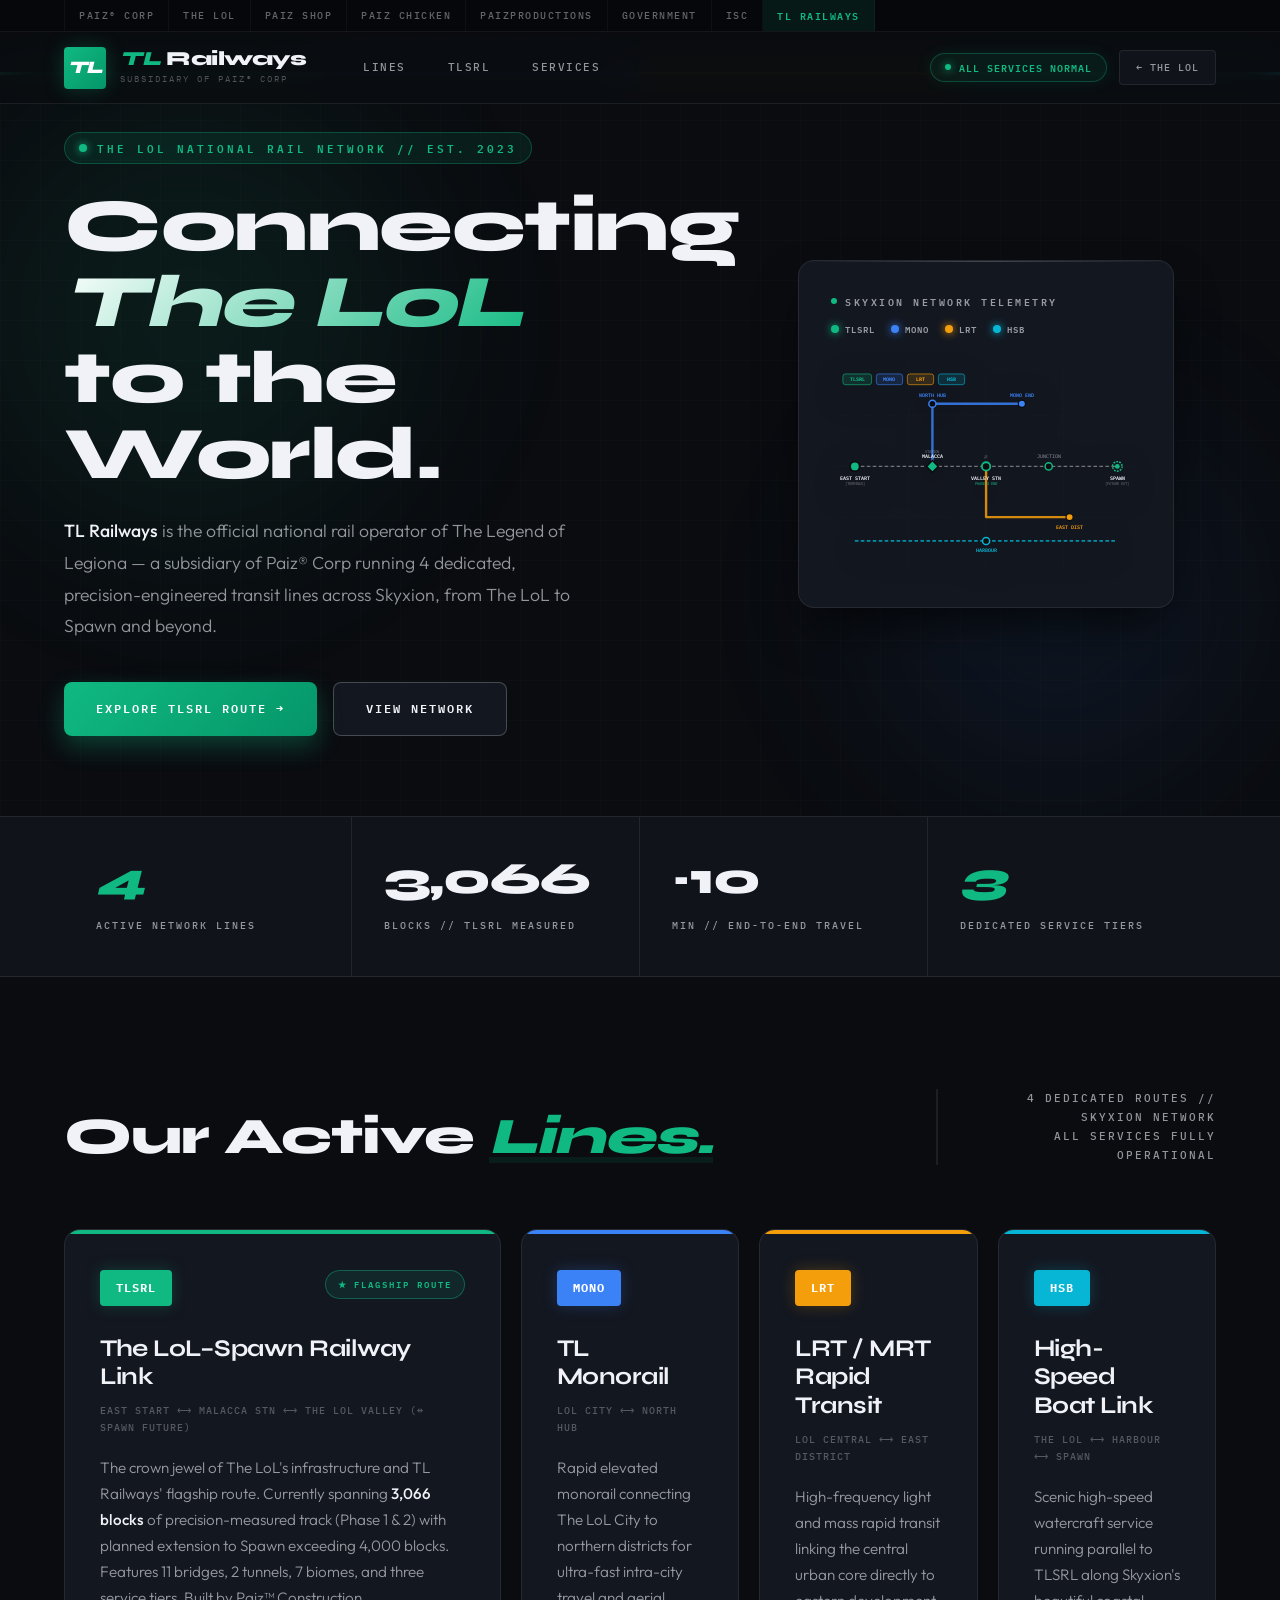
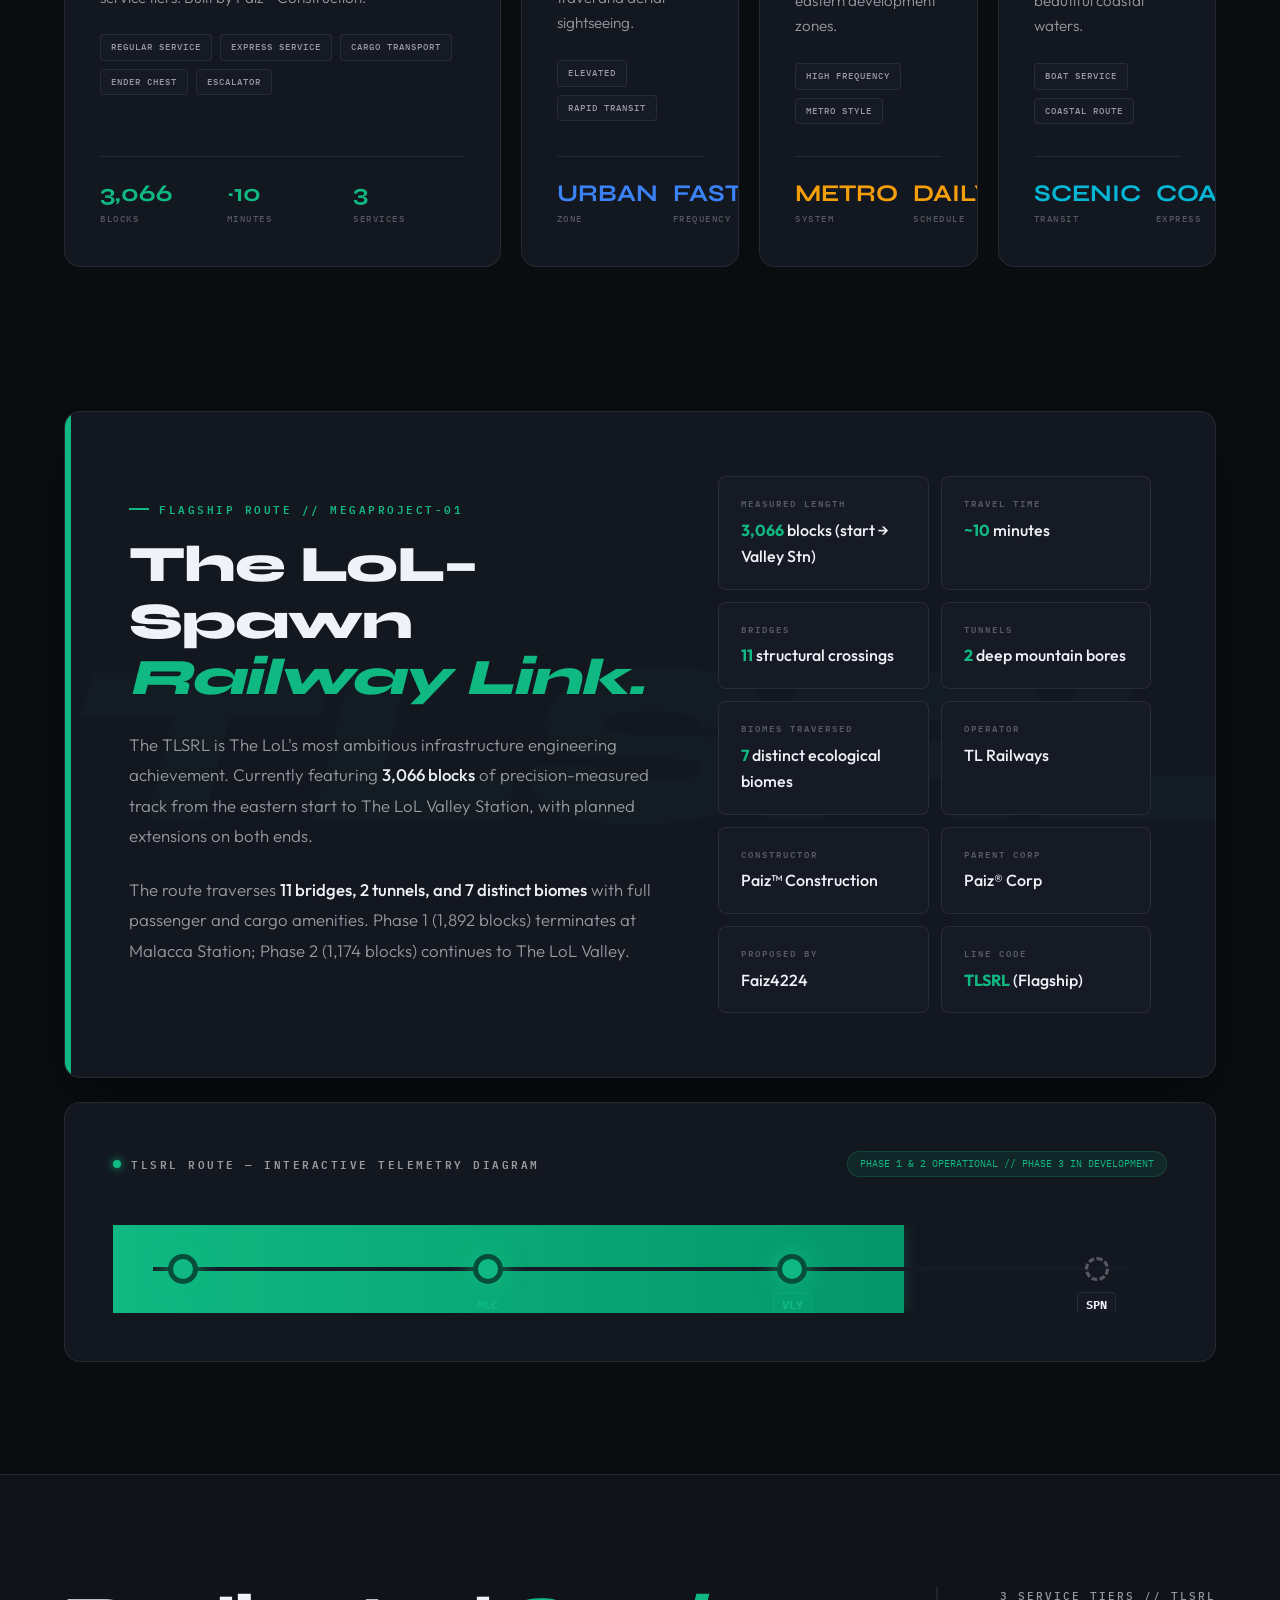
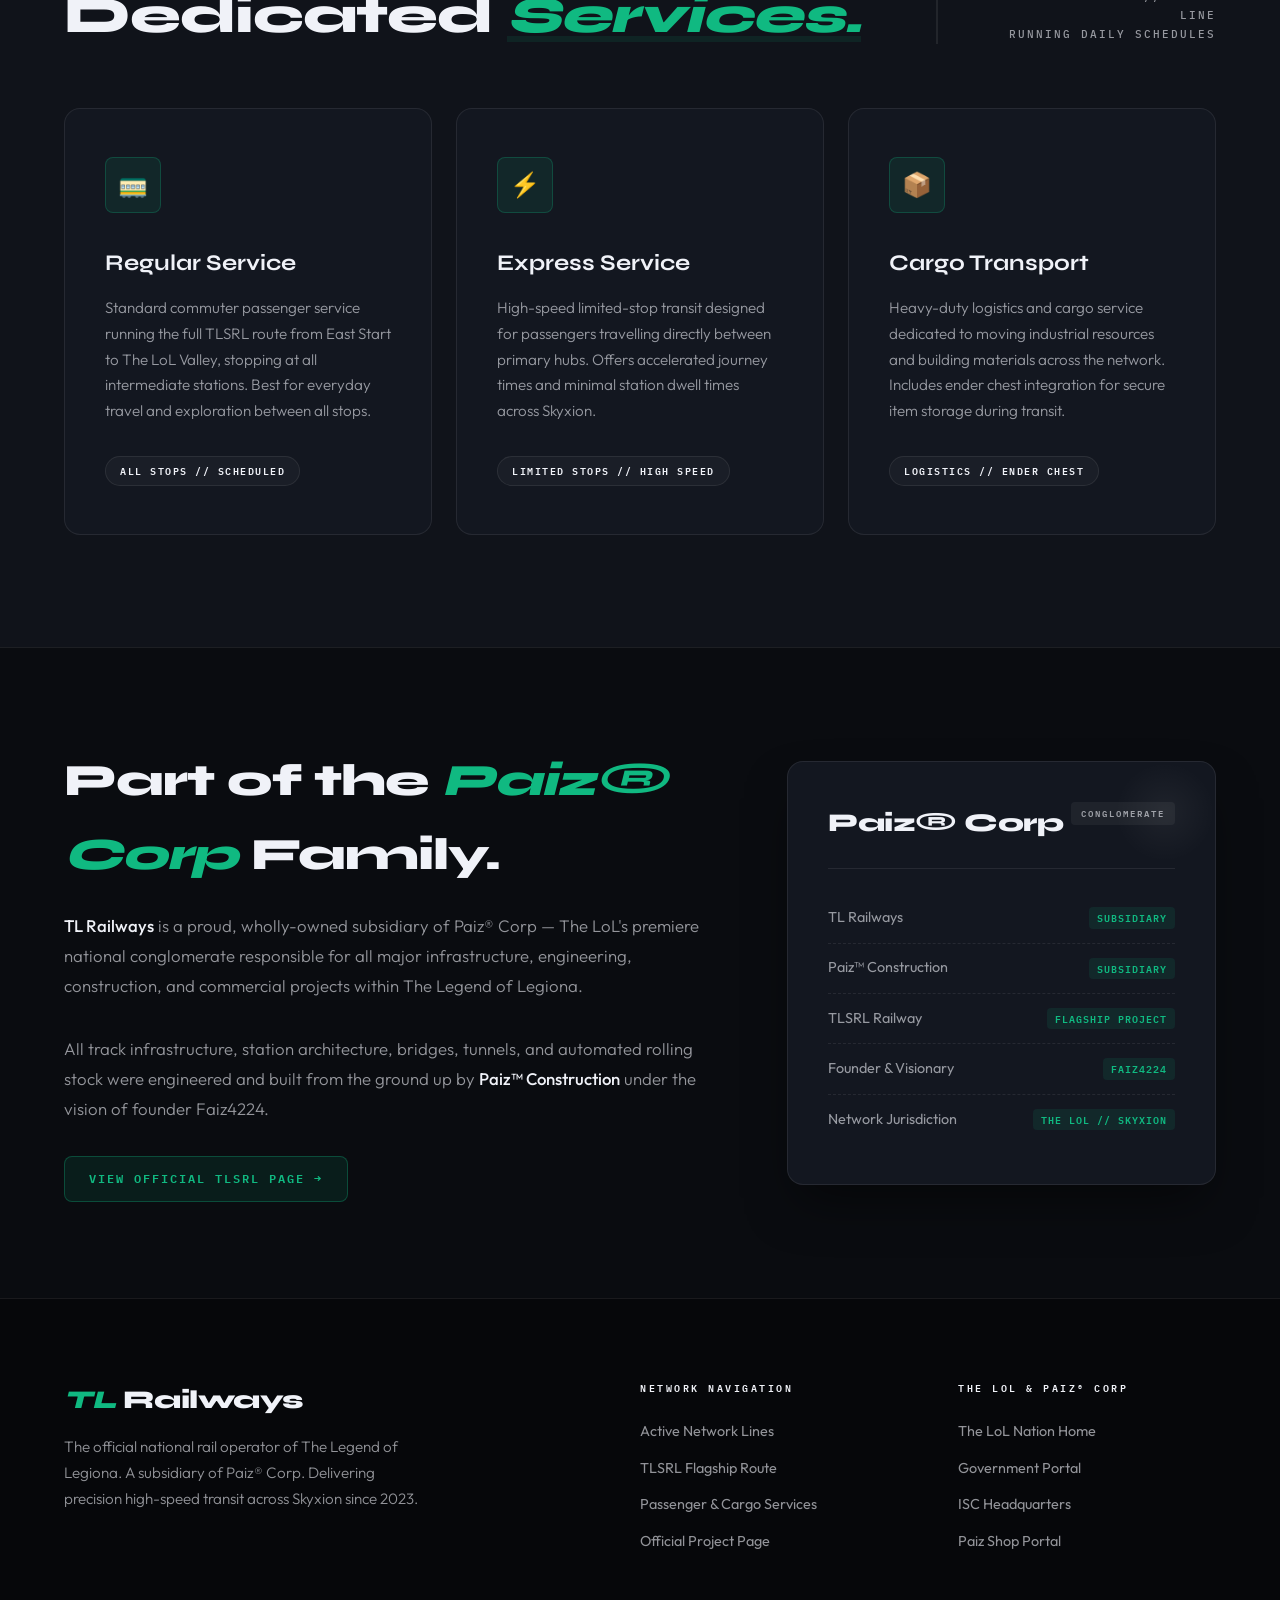
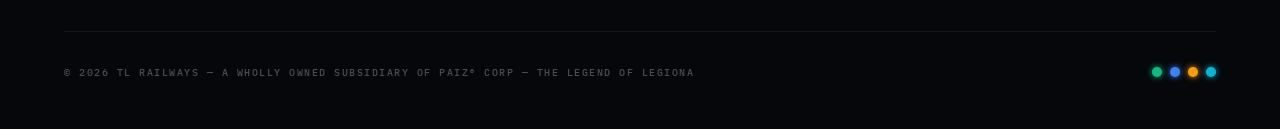
==== commit 46d549ef: "Update index.html" ====
--- a/index.html
+++ b/index.html
@@ -9,55 +9,80 @@
     <meta property="og:title" content="TL Railways — The LoL National Rail Network">
     <meta property="og:url" content="https://thelegendoflegiona.github.io/tlrailways/">
     <meta property="og:description" content="Official rail operator of The Legend of Legiona.">
-    <link href="https://fonts.googleapis.com/css2?family=DM+Serif+Display:ital@0;1&family=IBM+Plex+Mono:wght@300;400;500;600&family=Outfit:wght@300;400;500;600&display=swap" rel="stylesheet">
+    
+    <!-- Modernized Typography: Syne for aerodynamic headers, Outfit for clean body text, IBM Plex Mono for transit telemetry -->
+    <link rel="preconnect" href="https://fonts.googleapis.com">
+    <link rel="preconnect" href="https://fonts.gstatic.com" crossorigin>
+    <link href="https://fonts.googleapis.com/css2?family=IBM+Plex+Mono:ital,wght@0,300;0,400;0,500;0,600;1,400&family=Outfit:wght@300;400;500;600;700&family=Syne:wght@700;800&display=swap" rel="stylesheet">
+    
     <style>
         /* ═══════════════════════════════════════
-           TL RAILWAYS — DESIGN TOKENS
+           TL RAILWAYS — NEXT-GEN DESIGN TOKENS
         ═══════════════════════════════════════ */
         :root {
-            --bg:           #111318;
-            --bg-2:         #161920;
-            --bg-3:         #1c2029;
-            --bg-card:      #1a1e27;
-            --border:       rgba(255,255,255,0.07);
-            --border-hover: rgba(255,255,255,0.14);
-            --txt:          #e8eaf0;
-            --txt-muted:    rgba(232,234,240,0.45);
-            --txt-faint:    rgba(232,234,240,0.22);
-
-            /* Line colours */
-            --tlsrl:   #34a06a;
-            --mono:    #5b9cf6;
-            --lrt:     #f6a035;
-            --hsb:     #38c9c9;
-
-            --tlsrl-dim: rgba(52,160,106,0.12);
-            --mono-dim:  rgba(91,156,246,0.12);
-            --lrt-dim:   rgba(246,160,53,0.12);
-            --hsb-dim:   rgba(56,201,201,0.12);
-
-            --topbar-h: 30px;
-            --nav-h:    60px;
+            --bg:           #0a0c10;
+            --bg-2:         #10131a;
+            --bg-3:         #161a24;
+            --bg-card:      #131720;
+            --bg-glass:     rgba(19, 23, 32, 0.75);
+            --border:       rgba(255, 255, 255, 0.08);
+            --border-hover: rgba(255, 255, 255, 0.22);
+            --txt:          #f0f2f8;
+            --txt-muted:    rgba(240, 242, 248, 0.60);
+            --txt-faint:    rgba(240, 242, 248, 0.30);
+
+            /* Line colours - Enhanced High-Visibility Transit Palette */
+            --tlsrl:   #10b981;
+            --mono:    #3b82f6;
+            --lrt:     #f59e0b;
+            --hsb:     #06b6d4;
+
+            --tlsrl-glow: rgba(16, 185, 129, 0.25);
+            --mono-glow:  rgba(59, 130, 246, 0.25);
+            --lrt-glow:   rgba(245, 158, 11, 0.25);
+            --hsb-glow:   rgba(6, 182, 212, 0.25);
+
+            --tlsrl-dim: rgba(16, 185, 129, 0.10);
+            --mono-dim:  rgba(59, 130, 246, 0.10);
+            --lrt-dim:   rgba(245, 158, 11, 0.10);
+            --hsb-dim:   rgba(6, 182, 212, 0.10);
+
+            --topbar-h: 32px;
+            --nav-h:    72px;
+            --radius-s: 4px;
+            --radius-m: 8px;
+            --radius-l: 16px;
         }
 
         * { margin: 0; padding: 0; box-sizing: border-box; }
         html { scroll-behavior: smooth; }
 
         body {
-            font-family: 'Outfit', sans-serif;
+            font-family: 'Outfit', -apple-system, BlinkMacSystemFont, sans-serif;
             background: var(--bg);
             color: var(--txt);
-            line-height: 1.7;
+            line-height: 1.65;
             overflow-x: hidden;
-        }
-
-        /* grain */
-        body::before {
+            selection-background-color: var(--tlsrl);
+            selection-color: #000;
+        }
+
+        /* Subtle technical grid background */
+        body::after {
             content: '';
             position: fixed; inset: 0;
-            background-image: url("data:image/svg+xml,%3Csvg viewBox='0 0 200 200' xmlns='http://www.w3.org/2000/svg'%3E%3Cfilter id='n'%3E%3CfeTurbulence type='fractalNoise' baseFrequency='0.65' numOctaves='4' stitchTiles='stitch'/%3E%3C/filter%3E%3Crect width='100%25' height='100%25' filter='url(%23n)' opacity='0.025'/%3E%3C/svg%3E");
-            pointer-events: none; z-index: 9999;
-        }
+            background-size: 40px 40px;
+            background-image: 
+                linear-gradient(to right, rgba(255, 255, 255, 0.015) 1px, transparent 1px),
+                linear-gradient(to bottom, rgba(255, 255, 255, 0.015) 1px, transparent 1px);
+            pointer-events: none; z-index: -1;
+        }
+
+        /* Custom scrollbar */
+        ::-webkit-scrollbar { width: 8px; height: 8px; }
+        ::-webkit-scrollbar-track { background: var(--bg); }
+        ::-webkit-scrollbar-thumb { background: rgba(255,255,255,0.15); border-radius: 4px; }
+        ::-webkit-scrollbar-thumb:hover { background: var(--tlsrl); }
 
         /* ─── NETWORK TOPBAR ─── */
         .net-topbar {
@@ -65,8 +90,8 @@
             top: 0; left: 0; right: 0;
             height: var(--topbar-h);
             z-index: 500;
-            background: #0d0f14;
-            border-bottom: 1px solid rgba(255,255,255,0.05);
+            background: #06070a;
+            border-bottom: 1px solid rgba(255,255,255,0.06);
             display: flex;
             align-items: center;
             padding: 0 5%;
@@ -78,29 +103,35 @@
         .net-topbar-links {
             display: flex;
             align-items: center;
-            gap: 0;
             white-space: nowrap;
             flex-shrink: 0;
+            height: 100%;
         }
 
         .net-topbar-links a {
             font-family: 'IBM Plex Mono', monospace;
-            font-size: 0.47rem;
-            letter-spacing: 1.8px;
-            color: rgba(232,234,240,0.28);
+            font-size: 0.6rem;
+            font-weight: 500;
+            letter-spacing: 1.5px;
+            color: rgba(240,242,248,0.4);
             text-decoration: none;
-            padding: 0 12px;
-            height: var(--topbar-h);
+            padding: 0 14px;
+            height: 100%;
             display: flex;
             align-items: center;
-            transition: color 0.2s, background 0.2s;
+            transition: all 0.2s ease;
             border-right: 1px solid rgba(255,255,255,0.04);
         }
         .net-topbar-links a:first-child { border-left: 1px solid rgba(255,255,255,0.04); }
-        .net-topbar-links a:hover { color: rgba(232,234,240,0.65); }
+        .net-topbar-links a:hover { color: #fff; background: rgba(255,255,255,0.03); }
         .net-topbar-links a.active-site {
             color: var(--tlsrl);
-            background: rgba(52,160,106,0.07);
+            background: var(--tlsrl-dim);
+            font-weight: 600;
+            position: relative;
+        }
+        .net-topbar-links a.active-site::bottom {
+            content: ''; position: absolute; bottom: 0; left: 0; right: 0; height: 2px; background: var(--tlsrl);
         }
 
         /* ─── NAV ─── */
@@ -112,8 +143,9 @@
             display: flex;
             align-items: center;
             padding: 0 5%;
-            background: rgba(17,19,24,0.97);
-            backdrop-filter: blur(18px);
+            background: rgba(10, 12, 16, 0.85);
+            backdrop-filter: blur(20px);
+            -webkit-backdrop-filter: blur(20px);
             border-bottom: 1px solid var(--border);
             gap: 40px;
         }
@@ -123,86 +155,136 @@
             text-decoration: none; color: inherit; flex-shrink: 0;
         }
 
+        /* Aerodynamic Logo Mark inspired by Logo Ref */
+        .tlr-logo-container {
+            display: flex;
+            align-items: center;
+            gap: 12px;
+        }
+
         .tlr-mark {
-            width: 36px; height: 36px;
-            background: var(--tlsrl);
+            width: 42px; height: 42px;
+            background: linear-gradient(135deg, var(--tlsrl) 0%, #059669 100%);
+            border-radius: var(--radius-s);
             display: flex; align-items: center; justify-content: center;
-            font-family: 'IBM Plex Mono', monospace;
-            font-size: 0.62rem;
-            font-weight: 600;
+            position: relative;
+            overflow: hidden;
+            box-shadow: 0 0 20px var(--tlsrl-glow);
+            transition: transform 0.3s cubic-bezier(0.16, 1, 0.3, 1), box-shadow 0.3s ease;
+        }
+        .tlr-mark::after {
+            content: ''; position: absolute;
+            top: -50%; left: -50%; width: 200%; height: 200%;
+            background: linear-gradient(to right, transparent, rgba(255,255,255,0.3), transparent);
+            transform: rotate(30deg) translateY(-100%);
+            transition: transform 0.6s ease;
+        }
+        .nav-brand:hover .tlr-mark::after { transform: rotate(30deg) translateY(100%); }
+        .nav-brand:hover .tlr-mark {
+            transform: scale(1.05) skewX(-4deg);
+            box-shadow: 0 0 25px rgba(16, 185, 129, 0.6);
+        }
+
+        .tlr-mark-text {
+            font-family: 'Syne', sans-serif;
+            font-size: 1.1rem;
+            font-weight: 800;
             color: #fff;
-            letter-spacing: 0.5px;
-            flex-shrink: 0;
-            transition: box-shadow 0.3s;
-        }
-        .nav-brand:hover .tlr-mark {
-            box-shadow: 0 0 16px rgba(52,160,106,0.45);
-        }
-
+            font-style: italic;
+            letter-spacing: -0.5px;
+            z-index: 2;
+        }
+
+        .nav-brand-text { display: flex; flex-direction: column; }
         .nav-brand-name {
-            font-family: 'DM Serif Display', serif;
-            font-size: 1.05rem;
+            font-family: 'Syne', sans-serif;
+            font-size: 1.25rem;
+            font-weight: 800;
             color: var(--txt);
-            line-height: 1;
-            display: block;
-        }
+            line-height: 1.1;
+            letter-spacing: -0.5px;
+            display: flex;
+            align-items: center;
+            gap: 6px;
+        }
+        .nav-brand-name span { font-style: italic; color: var(--tlsrl); }
         .nav-brand-sub {
             font-family: 'IBM Plex Mono', monospace;
-            font-size: 0.5rem;
+            font-size: 0.55rem;
             letter-spacing: 2px;
             color: var(--txt-faint);
-            display: block;
             margin-top: 2px;
         }
 
         .nav-links {
-            display: flex; gap: 2px; flex: 1;
+            display: flex; gap: 8px; flex: 1;
         }
 
         .nav-links a {
-            padding: 5px 12px;
-            font-family: 'IBM Plex Mono', monospace;
-            font-size: 0.58rem;
+            padding: 8px 16px;
+            border-radius: var(--radius-s);
+            font-family: 'IBM Plex Mono', monospace;
+            font-size: 0.7rem;
+            font-weight: 500;
             letter-spacing: 1.5px;
             color: var(--txt-muted);
             text-decoration: none;
-            transition: color 0.2s;
-        }
-        .nav-links a:hover, .nav-links a.active { color: var(--tlsrl); }
+            transition: all 0.2s ease;
+            border: 1px solid transparent;
+        }
+        .nav-links a:hover, .nav-links a.active {
+            color: var(--txt);
+            background: rgba(255,255,255,0.04);
+            border-color: var(--border);
+        }
+        .nav-links a.active { color: var(--tlsrl); border-color: rgba(16,185,129,0.3); background: var(--tlsrl-dim); }
 
         .nav-right {
             margin-left: auto;
+            display: flex; align-items: center; gap: 12px;
+        }
+
+        .status-pill {
             display: flex; align-items: center; gap: 8px;
-        }
-
-        .status-pill {
-            display: flex; align-items: center; gap: 6px;
-            padding: 4px 12px;
-            border: 1px solid rgba(52,160,106,0.25);
-            font-family: 'IBM Plex Mono', monospace;
-            font-size: 0.52rem;
-            letter-spacing: 1.5px;
+            padding: 6px 14px;
+            border-radius: 50px;
+            background: rgba(16, 185, 129, 0.08);
+            border: 1px solid rgba(16, 185, 129, 0.3);
+            font-family: 'IBM Plex Mono', monospace;
+            font-size: 0.6rem;
+            font-weight: 600;
+            letter-spacing: 1px;
             color: var(--tlsrl);
+            box-shadow: 0 0 15px var(--tlsrl-dim);
         }
 
         .status-dot {
-            width: 5px; height: 5px;
+            width: 6px; height: 6px;
             border-radius: 50%;
             background: var(--tlsrl);
-            animation: blink 2s ease infinite;
+            box-shadow: 0 0 8px var(--tlsrl);
+            animation: pulse-glow 2s infinite;
         }
 
         .nav-back {
-            padding: 5px 14px;
-            font-family: 'IBM Plex Mono', monospace;
-            font-size: 0.55rem;
-            letter-spacing: 1.5px;
-            color: var(--txt-faint);
+            padding: 8px 16px;
+            border-radius: var(--radius-s);
+            font-family: 'IBM Plex Mono', monospace;
+            font-size: 0.65rem;
+            font-weight: 500;
+            letter-spacing: 1px;
+            color: var(--txt-muted);
             text-decoration: none;
+            background: var(--bg-2);
             border: 1px solid var(--border);
-            transition: all 0.2s;
-        }
-        .nav-back:hover { color: var(--txt); border-color: var(--border-hover); }
+            transition: all 0.2s ease;
+        }
+        .nav-back:hover { 
+            color: var(--txt); 
+            border-color: var(--border-hover); 
+            transform: translateX(-2px);
+            background: var(--bg-3);
+        }
 
         /* hamburger */
         .nav-hamburger {
@@ -210,20 +292,21 @@
             flex-direction: column;
             gap: 5px;
             cursor: pointer;
-            padding: 4px;
-            background: none;
-            border: none;
+            padding: 8px;
+            background: var(--bg-2);
+            border: 1px solid var(--border);
+            border-radius: var(--radius-s);
             margin-left: auto;
         }
         .nav-hamburger span {
             display: block;
-            width: 22px; height: 1.5px;
-            background: var(--txt-muted);
-            transition: all 0.25s;
-        }
-        .nav-hamburger.open span:nth-child(1) { transform: translateY(6.5px) rotate(45deg); }
+            width: 20px; height: 2px;
+            background: var(--txt);
+            transition: all 0.25s cubic-bezier(0.16, 1, 0.3, 1);
+        }
+        .nav-hamburger.open span:nth-child(1) { transform: translateY(7px) rotate(45deg); }
         .nav-hamburger.open span:nth-child(2) { opacity: 0; }
-        .nav-hamburger.open span:nth-child(3) { transform: translateY(-6.5px) rotate(-45deg); }
+        .nav-hamburger.open span:nth-child(3) { transform: translateY(-7px) rotate(-45deg); }
 
         /* mobile nav drawer */
         .nav-drawer {
@@ -231,371 +314,492 @@
             position: fixed;
             top: calc(var(--topbar-h) + var(--nav-h));
             left: 0; right: 0;
-            background: rgba(13,15,20,0.98);
-            backdrop-filter: blur(20px);
+            background: rgba(10, 12, 16, 0.98);
+            backdrop-filter: blur(25px);
             border-bottom: 1px solid var(--border);
             z-index: 390;
             padding: 1.5rem 5%;
             flex-direction: column;
-            gap: 0;
-        }
-        .nav-drawer.open { display: flex; }
+            gap: 4px;
+        }
+        .nav-drawer.open { display: flex; animation: slideDown 0.3s ease; }
         .nav-drawer a {
             font-family: 'IBM Plex Mono', monospace;
-            font-size: 0.7rem;
+            font-size: 0.85rem;
+            font-weight: 500;
             letter-spacing: 2px;
             color: var(--txt-muted);
             text-decoration: none;
-            padding: 0.9rem 0;
-            border-bottom: 1px solid var(--border);
-            transition: color 0.2s;
-        }
-        .nav-drawer a:hover { color: var(--tlsrl); }
-        .nav-drawer a:last-child { border-bottom: none; }
+            padding: 1rem 1.2rem;
+            border-radius: var(--radius-s);
+            background: transparent;
+            border: 1px solid transparent;
+            transition: all 0.2s;
+        }
+        .nav-drawer a:hover, .nav-drawer a.active { color: var(--tlsrl); background: var(--tlsrl-dim); border-color: rgba(16,185,129,0.2); }
 
         /* ─── HERO ─── */
         .hero {
-            min-height: 88vh;
+            min-height: calc(90vh - var(--topbar-h) - var(--nav-h));
             display: flex; flex-direction: column; justify-content: center;
-            padding: 80px 5% 5rem;
+            padding: 60px 5% 5rem;
             position: relative; overflow: hidden;
-            margin-top: var(--topbar-h);
-        }
-
-        .hero::before {
-            content: '';
-            position: absolute; inset: 0;
-            background:
-                repeating-linear-gradient(
-                    -60deg,
-                    transparent, transparent 48px,
-                    rgba(255,255,255,0.013) 48px, rgba(255,255,255,0.013) 49px
-                );
-        }
-
-        /* enhanced hero ambient */
-        .hero::after {
-            content: '';
-            position: absolute;
-            bottom: 0; right: 0;
-            width: 50vw; height: 50vw;
-            background: radial-gradient(circle, rgba(91,156,246,0.05) 0%, transparent 65%);
-            pointer-events: none;
-        }
-
+        }
+
+        /* Top aerodynamic line gradient bar */
         .hero-bar {
             position: absolute;
             top: 0; left: 0; right: 0;
-            height: 4px;
+            height: 3px;
             display: flex;
-        }
-        .hero-bar span { flex: 1; }
-        .hero-bar .b1 { background: var(--tlsrl); }
-        .hero-bar .b2 { background: var(--mono); }
-        .hero-bar .b3 { background: var(--lrt); }
-        .hero-bar .b4 { background: var(--hsb); }
-
-        .hero-glow {
+            z-index: 10;
+        }
+        .hero-bar span { flex: 1; transition: height 0.3s ease; }
+        .hero-bar:hover span { height: 5px; }
+        .hero-bar .b1 { background: var(--tlsrl); box-shadow: 0 0 10px var(--tlsrl); }
+        .hero-bar .b2 { background: var(--mono); box-shadow: 0 0 10px var(--mono); }
+        .hero-bar .b3 { background: var(--lrt); box-shadow: 0 0 10px var(--lrt); }
+        .hero-bar .b4 { background: var(--hsb); box-shadow: 0 0 10px var(--hsb); }
+
+        /* Ambient background lighting */
+        .hero-glow-1 {
             position: absolute;
-            top: -20%; left: -5%;
-            width: 60vw; height: 60vw;
-            background: radial-gradient(circle, rgba(52,160,106,0.11) 0%, transparent 65%);
+            top: -10%; left: -10%;
+            width: 50vw; height: 50vw;
+            background: radial-gradient(circle, rgba(16, 185, 129, 0.12) 0%, transparent 70%);
+            filter: blur(60px);
             pointer-events: none;
+            animation: drift 15s ease-in-out infinite alternate;
+        }
+        .hero-glow-2 {
+            position: absolute;
+            bottom: -10%; right: -5%;
+            width: 45vw; height: 45vw;
+            background: radial-gradient(circle, rgba(59, 130, 246, 0.1) 0%, transparent 70%);
+            filter: blur(60px);
+            pointer-events: none;
+            animation: drift 20s ease-in-out infinite alternate-reverse;
         }
 
         .hero-inner {
             position: relative;
-            max-width: 1200px;
+            max-width: 1280px;
             margin: 0 auto; width: 100%;
             display: grid;
-            grid-template-columns: 1fr 1fr;
-            gap: 80px;
+            grid-template-columns: 1.1fr 0.9fr;
+            gap: 60px;
             align-items: center;
+            z-index: 2;
         }
 
         .hero-eyebrow {
             font-family: 'IBM Plex Mono', monospace;
-            font-size: 0.6rem;
+            font-size: 0.7rem;
+            font-weight: 600;
             letter-spacing: 3px;
             color: var(--tlsrl);
             margin-bottom: 1.5rem;
-            display: flex; align-items: center; gap: 12px;
+            display: inline-flex;
+            align-items: center;
+            gap: 10px;
+            padding: 6px 14px;
+            background: var(--tlsrl-dim);
+            border: 1px solid rgba(16, 185, 129, 0.3);
+            border-radius: 50px;
             opacity: 0;
-            animation: fadeUp 0.7s ease 0.15s forwards;
-        }
-        .hero-eyebrow::before { content:''; width:28px; height:1px; background:var(--tlsrl); opacity:0.6; }
+            animation: fadeUp 0.6s cubic-bezier(0.16, 1, 0.3, 1) 0.1s forwards;
+        }
+        .hero-eyebrow::before {
+            content: ''; width: 8px; height: 8px; background: var(--tlsrl); border-radius: 50%;
+            box-shadow: 0 0 8px var(--tlsrl);
+        }
 
         .hero h1 {
-            font-family: 'DM Serif Display', serif;
-            font-size: clamp(3rem, 5.5vw, 5.5rem);
-            line-height: 1.0;
+            font-family: 'Syne', sans-serif;
+            font-size: clamp(3.2rem, 5.8vw, 5.5rem);
+            font-weight: 800;
+            line-height: 1.02;
             color: var(--txt);
-            margin-bottom: 1.2rem;
-            letter-spacing: -1px;
+            margin-bottom: 1.5rem;
+            letter-spacing: -1.5px;
             opacity: 0;
-            animation: fadeUp 0.7s ease 0.25s forwards;
-        }
-        .hero h1 em { font-style: italic; color: var(--tlsrl); }
+            animation: fadeUp 0.6s cubic-bezier(0.16, 1, 0.3, 1) 0.2s forwards;
+        }
+        .hero h1 em { 
+            font-style: italic; 
+            background: linear-gradient(135deg, #fff 0%, var(--tlsrl) 100%);
+            -webkit-background-clip: text;
+            -webkit-text-fill-color: transparent;
+            padding-right: 0.1em;
+        }
 
         .hero-sub {
-            font-size: 1rem;
+            font-size: 1.1rem;
             color: var(--txt-muted);
             font-weight: 300;
-            line-height: 1.85;
-            max-width: 460px;
+            line-height: 1.8;
+            max-width: 520px;
             margin-bottom: 2.5rem;
             opacity: 0;
-            animation: fadeUp 0.7s ease 0.35s forwards;
-        }
+            animation: fadeUp 0.6s cubic-bezier(0.16, 1, 0.3, 1) 0.3s forwards;
+        }
+        .hero-sub strong { color: var(--txt); font-weight: 500; }
 
         .hero-actions {
-            display: flex; gap: 10px; flex-wrap: wrap;
+            display: flex; gap: 16px; flex-wrap: wrap;
             opacity: 0;
-            animation: fadeUp 0.7s ease 0.45s forwards;
+            animation: fadeUp 0.6s cubic-bezier(0.16, 1, 0.3, 1) 0.4s forwards;
         }
 
         .btn-primary {
-            padding: 12px 28px;
-            background: var(--tlsrl);
+            padding: 16px 32px;
+            background: linear-gradient(135deg, var(--tlsrl) 0%, #059669 100%);
             color: #fff;
             text-decoration: none;
             font-family: 'IBM Plex Mono', monospace;
-            font-size: 0.62rem;
+            font-size: 0.75rem;
+            font-weight: 600;
             letter-spacing: 2px;
-            transition: opacity 0.2s, transform 0.2s, box-shadow 0.2s;
-        }
+            border-radius: var(--radius-m);
+            transition: all 0.3s cubic-bezier(0.16, 1, 0.3, 1);
+            position: relative;
+            overflow: hidden;
+            box-shadow: 0 10px 25px rgba(16, 185, 129, 0.3);
+            display: inline-flex;
+            align-items: center;
+            gap: 10px;
+        }
+        .btn-primary::after {
+            content: ''; position: absolute;
+            top: 0; left: -100%; width: 100%; height: 100%;
+            background: linear-gradient(90deg, transparent, rgba(255,255,255,0.25), transparent);
+            transition: left 0.5s ease;
+        }
+        .btn-primary:hover::after { left: 100%; }
         .btn-primary:hover {
-            opacity: 0.9;
-            transform: translateY(-2px);
-            box-shadow: 0 8px 24px rgba(52,160,106,0.3);
+            transform: translateY(-3px) skewX(-2deg);
+            box-shadow: 0 15px 30px rgba(16, 185, 129, 0.45);
         }
 
         .btn-ghost {
-            padding: 12px 28px;
+            padding: 16px 32px;
+            background: var(--bg-card);
             border: 1px solid var(--border-hover);
-            color: var(--txt-muted);
+            color: var(--txt);
             text-decoration: none;
             font-family: 'IBM Plex Mono', monospace;
-            font-size: 0.62rem;
+            font-size: 0.75rem;
+            font-weight: 600;
             letter-spacing: 2px;
-            transition: all 0.2s;
-        }
-        .btn-ghost:hover { border-color: rgba(255,255,255,0.3); color: var(--txt); }
+            border-radius: var(--radius-m);
+            transition: all 0.3s cubic-bezier(0.16, 1, 0.3, 1);
+            display: inline-flex;
+            align-items: center;
+            gap: 10px;
+        }
+        .btn-ghost:hover { 
+            border-color: rgba(255,255,255,0.4); 
+            background: var(--bg-3);
+            transform: translateY(-3px);
+        }
 
         /* ─── SCHEMATIC MAP ─── */
         .hero-map {
             position: relative;
             opacity: 0;
-            animation: fadeIn 1s ease 0.6s forwards;
+            animation: fadeIn 0.8s cubic-bezier(0.16, 1, 0.3, 1) 0.5s forwards;
         }
 
         .map-card {
             background: var(--bg-card);
             border: 1px solid var(--border);
-            padding: 1.8rem;
+            border-radius: var(--radius-l);
+            padding: 2rem;
+            position: relative;
+            box-shadow: 0 25px 50px -12px rgba(0, 0, 0, 0.7);
+            overflow: hidden;
+        }
+        
+        .map-card::before {
+            content: ''; position: absolute; top: 0; left: 0; right: 0; height: 1px;
+            background: linear-gradient(90deg, transparent, rgba(255,255,255,0.2), transparent);
         }
 
         .map-header {
             display: flex; justify-content: space-between; align-items: center;
-            margin-bottom: 1.5rem;
+            margin-bottom: 1.8rem;
             flex-wrap: wrap;
-            gap: 10px;
+            gap: 12px;
         }
 
         .map-title {
             font-family: 'IBM Plex Mono', monospace;
-            font-size: 0.58rem;
+            font-size: 0.65rem;
+            font-weight: 600;
             letter-spacing: 2.5px;
-            color: var(--txt-faint);
+            color: var(--txt-muted);
+            display: flex; align-items: center; gap: 8px;
+        }
+        .map-title::before {
+            content: ''; width: 6px; height: 6px; background: var(--tlsrl); border-radius: 50%;
         }
 
         .map-legend {
-            display: flex; gap: 14px; flex-wrap: wrap;
+            display: flex; gap: 16px; flex-wrap: wrap;
         }
 
         .leg-item {
             display: flex; align-items: center; gap: 6px;
             font-family: 'IBM Plex Mono', monospace;
-            font-size: 0.5rem;
+            font-size: 0.55rem;
+            font-weight: 600;
             letter-spacing: 1px;
-            color: var(--txt-faint);
+            color: var(--txt-muted);
         }
         .leg-dot { width: 8px; height: 8px; border-radius: 50%; flex-shrink: 0; }
 
-        .route-svg { width: 100%; height: auto; }
-
-        /* ─── QUICK STATS ─── */
+        .route-svg { 
+            width: 100%; height: auto; 
+            filter: drop-shadow(0 10px 15px rgba(0,0,0,0.5));
+        }
+        
+        /* Map interactive animations */
+        .svg-line-animated {
+            stroke-dasharray: 6 4;
+            animation: dash 20s linear infinite;
+        }
+        .svg-station-node {
+            transition: all 0.2s ease;
+            cursor: pointer;
+        }
+        .svg-station-node:hover circle {
+            transform: scale(1.3);
+            transform-origin: center;
+            filter: brightness(1.3);
+        }
+
+        /* ─── QUICK STATS STRIP ─── */
         .stats-strip {
             background: var(--bg-2);
             border-top: 1px solid var(--border);
             border-bottom: 1px solid var(--border);
+            position: relative;
+            z-index: 5;
+        }
+
+        .stats-inner {
+            max-width: 1280px;
+            margin: 0 auto;
+            display: grid;
+            grid-template-columns: repeat(4, 1fr);
             padding: 0 5%;
         }
 
-        .stats-inner {
-            max-width: 1200px;
-            margin: 0 auto;
-            display: flex;
-        }
-
         .stat-item {
-            flex: 1;
-            padding: 2rem 2.5rem;
+            padding: 2.5rem 2rem;
             border-right: 1px solid var(--border);
-            transition: background 0.25s;
+            transition: all 0.3s ease;
+            position: relative;
+            overflow: hidden;
         }
         .stat-item:last-child { border-right: none; }
-        .stat-item:hover { background: rgba(52,160,106,0.04); }
+        .stat-item::before {
+            content: ''; position: absolute; bottom: 0; left: 0; width: 0%; height: 2px;
+            background: var(--tlsrl); transition: width 0.3s ease;
+        }
+        .stat-item:hover::before { width: 100%; }
+        .stat-item:hover { background: rgba(255,255,255,0.015); transform: translateY(-2px); }
 
         .stat-val {
-            font-family: 'DM Serif Display', serif;
-            font-size: 2.4rem;
+            font-family: 'Syne', sans-serif;
+            font-size: clamp(2.2rem, 3.5vw, 3rem);
+            font-weight: 800;
             color: var(--txt);
             display: block;
             line-height: 1;
-            margin-bottom: 0.3rem;
+            margin-bottom: 0.5rem;
+            letter-spacing: -1px;
         }
         .stat-val em { font-style: italic; color: var(--tlsrl); }
 
         .stat-lbl {
             font-family: 'IBM Plex Mono', monospace;
-            font-size: 0.52rem;
+            font-size: 0.6rem;
+            font-weight: 500;
             letter-spacing: 2px;
-            color: var(--txt-faint);
-        }
-
-        /* ─── LINES SECTION ─── */
-        .section { padding: 5rem 5%; }
-        .section-inner { max-width: 1200px; margin: 0 auto; }
+            color: var(--txt-muted);
+            text-transform: uppercase;
+        }
+
+        /* ─── GENERAL SECTIONS ─── */
+        .section { padding: 7rem 5%; position: relative; }
+        .section-inner { max-width: 1280px; margin: 0 auto; }
 
         .section-head {
             display: flex; justify-content: space-between; align-items: flex-end;
-            margin-bottom: 3rem;
+            margin-bottom: 4rem;
             flex-wrap: wrap;
-            gap: 12px;
+            gap: 20px;
         }
 
         .section-head h2 {
-            font-family: 'DM Serif Display', serif;
-            font-size: clamp(1.8rem, 3vw, 2.6rem);
+            font-family: 'Syne', sans-serif;
+            font-size: clamp(2.2rem, 4vw, 3.2rem);
+            font-weight: 800;
             color: var(--txt);
-        }
-        .section-head h2 em { font-style: italic; color: var(--tlsrl); }
+            letter-spacing: -1px;
+            line-height: 1.1;
+        }
+        .section-head h2 em { 
+            font-style: italic; 
+            color: var(--tlsrl);
+            position: relative;
+        }
+        .section-head h2 em::after {
+            content: ''; position: absolute; bottom: 4px; left: 0; right: 0; height: 6px;
+            background: var(--tlsrl-dim); z-index: -1;
+        }
 
         .section-head p {
             font-family: 'IBM Plex Mono', monospace;
-            font-size: 0.56rem;
+            font-size: 0.7rem;
+            font-weight: 500;
             letter-spacing: 2px;
-            color: var(--txt-faint);
+            color: var(--txt-muted);
             text-align: right;
-            max-width: 220px;
-            line-height: 1.8;
-        }
-
-        /* Line cards */
+            max-width: 280px;
+            line-height: 1.7;
+            padding-left: 20px;
+            border-left: 2px solid var(--border);
+        }
+
+        /* ─── LINE CARDS GRID ─── */
         .lines-grid {
             display: grid;
             grid-template-columns: 2fr 1fr 1fr 1fr;
-            gap: 2px;
-            background: var(--border);
+            gap: 20px;
         }
 
         .line-card {
             background: var(--bg-card);
-            padding: 2.5rem 2rem;
+            border: 1px solid var(--border);
+            border-radius: var(--radius-l);
+            padding: 2.5rem 2.2rem;
             position: relative;
             overflow: hidden;
             cursor: pointer;
-            transition: background 0.25s, box-shadow 0.3s;
-        }
-        .line-card:hover { background: var(--bg-3); }
-
-        /* Top accent bar */
+            transition: all 0.4s cubic-bezier(0.16, 1, 0.3, 1);
+            display: flex;
+            flex-direction: column;
+            justify-content: space-between;
+        }
+
+        /* Speed line hover motif */
         .line-card::before {
             content: '';
             position: absolute;
             top: 0; left: 0; right: 0;
-            height: 3px;
-            transition: height 0.25s;
+            height: 4px;
+            transition: height 0.3s ease, box-shadow 0.3s ease;
         }
         .line-card.tlsrl::before { background: var(--tlsrl); }
         .line-card.mono::before  { background: var(--mono); }
         .line-card.lrt::before   { background: var(--lrt); }
         .line-card.hsb::before   { background: var(--hsb); }
-        .line-card:hover::before { height: 4px; }
-
-        /* glow on hover per line */
-        .line-card.tlsrl:hover { box-shadow: inset 0 0 60px rgba(52,160,106,0.05); }
-        .line-card.mono:hover  { box-shadow: inset 0 0 60px rgba(91,156,246,0.05); }
-        .line-card.lrt:hover   { box-shadow: inset 0 0 60px rgba(246,160,53,0.05); }
-        .line-card.hsb:hover   { box-shadow: inset 0 0 60px rgba(56,201,201,0.05); }
+        
+        .line-card:hover { 
+            transform: translateY(-8px); 
+            border-color: var(--border-hover);
+        }
+        .line-card.tlsrl:hover { box-shadow: 0 20px 40px rgba(16, 185, 129, 0.15); }
+        .line-card.mono:hover  { box-shadow: 0 20px 40px rgba(59, 130, 246, 0.15); }
+        .line-card.lrt:hover   { box-shadow: 0 20px 40px rgba(245, 158, 11, 0.15); }
+        .line-card.hsb:hover   { box-shadow: 0 20px 40px rgba(6, 182, 212, 0.15); }
+
+        .line-card-top { margin-bottom: 2rem; }
+
+        .line-badge-wrap {
+            display: flex; justify-content: space-between; align-items: flex-start;
+            margin-bottom: 1.8rem;
+        }
 
         .line-code-badge {
             display: inline-flex;
             align-items: center;
             justify-content: center;
-            width: 44px; height: 44px;
-            font-family: 'IBM Plex Mono', monospace;
-            font-size: 0.6rem;
+            padding: 8px 16px;
+            border-radius: var(--radius-s);
+            font-family: 'IBM Plex Mono', monospace;
+            font-size: 0.75rem;
+            font-weight: 700;
+            letter-spacing: 1px;
+            color: #fff;
+            box-shadow: 0 4px 12px rgba(0,0,0,0.3);
+            transition: transform 0.3s ease;
+        }
+        .line-card:hover .line-code-badge { transform: scale(1.08) skewX(-4deg); }
+
+        .line-card.tlsrl .line-code-badge { background: var(--tlsrl); box-shadow: 0 0 15px var(--tlsrl-glow); }
+        .line-card.mono  .line-code-badge { background: var(--mono); box-shadow: 0 0 15px var(--mono-glow); }
+        .line-card.lrt   .line-code-badge { background: var(--lrt); box-shadow: 0 0 15px var(--lrt-glow); }
+        .line-card.hsb   .line-code-badge { background: var(--hsb); box-shadow: 0 0 15px var(--hsb-glow); }
+
+        .line-flagship {
+            font-family: 'IBM Plex Mono', monospace;
+            font-size: 0.55rem;
             font-weight: 600;
-            letter-spacing: 0.5px;
-            margin-bottom: 1.5rem;
-            color: #fff;
-            transition: transform 0.25s;
-        }
-        .line-card:hover .line-code-badge { transform: scale(1.05); }
-
-        .line-card.tlsrl .line-code-badge { background: var(--tlsrl); }
-        .line-card.mono  .line-code-badge { background: var(--mono); }
-        .line-card.lrt   .line-code-badge { background: var(--lrt); }
-        .line-card.hsb   .line-code-badge { background: var(--hsb); }
-
-        .line-flagship {
-            position: absolute;
-            top: 1.5rem; right: 1.5rem;
-            font-family: 'IBM Plex Mono', monospace;
-            font-size: 0.47rem;
-            letter-spacing: 1.5px;
-            padding: 3px 8px;
+            letter-spacing: 2px;
+            padding: 6px 12px;
+            border-radius: 50px;
             background: var(--tlsrl-dim);
-            border: 1px solid rgba(52,160,106,0.3);
+            border: 1px solid rgba(16, 185, 129, 0.4);
             color: var(--tlsrl);
-        }
+            display: flex; align-items: center; gap: 6px;
+        }
+        .line-flagship::before { content: '★'; }
 
         .line-card h3 {
-            font-family: 'DM Serif Display', serif;
-            font-size: 1.2rem;
+            font-family: 'Syne', sans-serif;
+            font-size: 1.5rem;
+            font-weight: 700;
             color: var(--txt);
-            margin-bottom: 0.4rem;
+            margin-bottom: 0.6rem;
             line-height: 1.2;
+            letter-spacing: -0.5px;
         }
 
         .line-route {
             font-family: 'IBM Plex Mono', monospace;
-            font-size: 0.58rem;
+            font-size: 0.65rem;
+            font-weight: 500;
             letter-spacing: 1px;
             color: var(--txt-faint);
-            margin-bottom: 1rem;
+            margin-bottom: 1.2rem;
+            display: flex; align-items: center; flex-wrap: wrap; gap: 6px;
         }
 
         .line-card p {
-            font-size: 0.88rem;
+            font-size: 0.95rem;
             color: var(--txt-muted);
-            line-height: 1.75;
+            line-height: 1.7;
             font-weight: 300;
         }
+        .line-card p strong { color: var(--txt); font-weight: 500; }
 
         .line-card-stats {
-            display: flex; gap: 20px;
-            margin-top: 1.5rem;
-            padding-top: 1.2rem;
+            display: grid; grid-template-columns: repeat(3, 1fr); gap: 15px;
+            margin-top: 2rem;
+            padding-top: 1.5rem;
             border-top: 1px solid var(--border);
         }
 
         .lcs-val {
-            font-family: 'DM Serif Display', serif;
-            font-size: 1.3rem;
+            font-family: 'Syne', sans-serif;
+            font-size: 1.5rem;
+            font-weight: 700;
             display: block;
+            line-height: 1.1;
+            margin-bottom: 4px;
         }
         .line-card.tlsrl .lcs-val { color: var(--tlsrl); }
         .line-card.mono  .lcs-val { color: var(--mono); }
@@ -604,490 +808,655 @@
 
         .lcs-key {
             font-family: 'IBM Plex Mono', monospace;
-            font-size: 0.48rem;
+            font-size: 0.55rem;
+            font-weight: 500;
             letter-spacing: 1.5px;
             color: var(--txt-faint);
             display: block;
         }
 
         .service-tags {
-            display: flex; flex-wrap: wrap; gap: 5px;
-            margin-top: 1.2rem;
+            display: flex; flex-wrap: wrap; gap: 8px;
+            margin-top: 1.5rem;
         }
 
         .stag {
             font-family: 'IBM Plex Mono', monospace;
-            font-size: 0.48rem;
+            font-size: 0.55rem;
+            font-weight: 500;
             letter-spacing: 1px;
-            padding: 3px 8px;
+            padding: 5px 10px;
+            border-radius: var(--radius-s);
+            background: var(--bg-3);
             border: 1px solid var(--border);
-            color: var(--txt-faint);
-            transition: border-color 0.2s, color 0.2s;
-        }
-        .line-card.tlsrl:hover .stag { border-color: rgba(52,160,106,0.2); color: rgba(52,160,106,0.6); }
-        .line-card.mono:hover  .stag { border-color: rgba(91,156,246,0.2); color: rgba(91,156,246,0.6); }
-        .line-card.lrt:hover   .stag { border-color: rgba(246,160,53,0.2); color: rgba(246,160,53,0.6); }
-        .line-card.hsb:hover   .stag { border-color: rgba(56,201,201,0.2); color: rgba(56,201,201,0.6); }
-
-        /* ─── TLSRL DEEP DIVE ─── */
-        .tlsrl-section { padding: 0 5% 5rem; background: var(--bg); }
-        .tlsrl-inner { max-width: 1200px; margin: 0 auto; }
+            color: var(--txt-muted);
+            transition: all 0.2s ease;
+        }
+        .line-card.tlsrl:hover .stag { border-color: rgba(16,185,129,0.3); color: #fff; background: var(--tlsrl-dim); }
+        .line-card.mono:hover  .stag { border-color: rgba(59,130,246,0.3); color: #fff; background: var(--mono-dim); }
+        .line-card.lrt:hover   .stag { border-color: rgba(245,158,11,0.3); color: #fff; background: var(--lrt-dim); }
+        .line-card.hsb:hover   .stag { border-color: rgba(6,182,212,0.3); color: #fff; background: var(--hsb-dim); }
+
+        /* ─── TLSRL DEEP DIVE SECTION ─── */
+        .tlsrl-section { padding: 2rem 5% 7rem; }
+        .tlsrl-inner { max-width: 1280px; margin: 0 auto; }
 
         .tlsrl-hero {
             background: var(--bg-card);
             border: 1px solid var(--border);
-            padding: 3rem;
+            border-radius: var(--radius-l);
+            padding: 4rem;
             position: relative;
             overflow: hidden;
-            margin-bottom: 2px;
-            transition: border-color 0.3s;
-        }
-        .tlsrl-hero:hover { border-color: rgba(52,160,106,0.2); }
-
+            margin-bottom: 24px;
+            box-shadow: 0 25px 50px -12px rgba(0, 0, 0, 0.5);
+        }
+        
+        .tlsrl-hero::after {
+            content: ''; position: absolute; top: 0; left: 0; bottom: 0; width: 6px;
+            background: var(--tlsrl);
+        }
+
+        /* Large atmospheric background text */
         .tlsrl-hero::before {
             content: 'TLSRL';
             position: absolute;
-            right: -20px; top: 50%;
+            right: -2%; top: 50%;
             transform: translateY(-50%);
-            font-family: 'DM Serif Display', serif;
-            font-size: 12rem;
-            color: rgba(52,160,106,0.04);
+            font-family: 'Syne', sans-serif;
+            font-weight: 800;
+            font-style: italic;
+            font-size: clamp(8rem, 18vw, 16rem);
+            color: rgba(16, 185, 129, 0.03);
             line-height: 1;
             pointer-events: none;
+            letter-spacing: -5px;
         }
 
         .tlsrl-hero-grid {
             display: grid;
-            grid-template-columns: 1fr 1fr;
+            grid-template-columns: 1.1fr 0.9fr;
             gap: 60px;
             align-items: center;
             position: relative;
+            z-index: 2;
         }
 
         .tlsrl-label {
             font-family: 'IBM Plex Mono', monospace;
-            font-size: 0.58rem;
+            font-size: 0.7rem;
+            font-weight: 600;
             letter-spacing: 2.5px;
             color: var(--tlsrl);
-            margin-bottom: 1rem;
+            margin-bottom: 1.2rem;
             display: flex; align-items: center; gap: 10px;
         }
-        .tlsrl-label::before { content: ''; width: 16px; height: 1px; background: var(--tlsrl); }
+        .tlsrl-label::before { content: ''; width: 20px; height: 2px; background: var(--tlsrl); }
 
         .tlsrl-hero h2 {
-            font-family: 'DM Serif Display', serif;
-            font-size: clamp(1.8rem, 3vw, 2.8rem);
-            line-height: 1.15;
+            font-family: 'Syne', sans-serif;
+            font-size: clamp(2.4rem, 4vw, 3.5rem);
+            font-weight: 800;
+            line-height: 1.1;
             color: var(--txt);
-            margin-bottom: 1rem;
+            margin-bottom: 1.5rem;
+            letter-spacing: -1px;
         }
         .tlsrl-hero h2 em { font-style: italic; color: var(--tlsrl); }
 
         .tlsrl-hero p {
-            font-size: 0.95rem;
+            font-size: 1.05rem;
             color: var(--txt-muted);
-            line-height: 1.85;
+            line-height: 1.8;
             font-weight: 300;
-        }
-
-        .spec-table {
+            margin-bottom: 1.5rem;
+        }
+        .tlsrl-hero p strong { color: var(--txt); font-weight: 500; }
+
+        .spec-grid {
             display: grid;
-            grid-template-columns: 1fr 1fr;
-            gap: 1px;
-            background: var(--border);
+            grid-template-columns: repeat(2, 1fr);
+            gap: 12px;
+        }
+
+        .spec-card {
+            background: var(--bg-3);
             border: 1px solid var(--border);
-        }
-
-        .spec-row {
-            background: var(--bg-3);
-            padding: 1rem 1.4rem;
+            border-radius: var(--radius-m);
+            padding: 1.2rem 1.4rem;
             display: flex;
             flex-direction: column;
-            gap: 3px;
-            transition: background 0.2s;
-        }
-        .spec-row:hover { background: #21263a; }
+            gap: 6px;
+            transition: all 0.2s ease;
+        }
+        .spec-card:hover { 
+            background: #1c212f; 
+            border-color: rgba(16,185,129,0.3);
+            transform: translateY(-2px);
+        }
 
         .spec-key {
             font-family: 'IBM Plex Mono', monospace;
-            font-size: 0.5rem;
+            font-size: 0.55rem;
+            font-weight: 600;
             letter-spacing: 2px;
             color: var(--txt-faint);
+            text-transform: uppercase;
         }
 
         .spec-val {
-            font-size: 0.95rem;
+            font-size: 1rem;
             color: var(--txt);
             font-weight: 500;
         }
-        .spec-val strong { color: var(--tlsrl); font-weight: 600; }
-
-        /* Station diagram */
+        .spec-val strong { color: var(--tlsrl); font-weight: 700; }
+
+        /* ─── INTERACTIVE STATION DIAGRAM ─── */
         .station-strip {
             background: var(--bg-card);
             border: 1px solid var(--border);
-            padding: 2.5rem 3rem;
+            border-radius: var(--radius-l);
+            padding: 3rem;
+            position: relative;
+        }
+
+        .station-head-wrap {
+            display: flex; justify-content: space-between; align-items: center;
+            margin-bottom: 3rem;
+            flex-wrap: wrap; gap: 10px;
         }
 
         .station-head {
             font-family: 'IBM Plex Mono', monospace;
-            font-size: 0.58rem;
+            font-size: 0.7rem;
+            font-weight: 600;
             letter-spacing: 2.5px;
-            color: var(--txt-faint);
-            margin-bottom: 2rem;
+            color: var(--txt-muted);
+            display: flex; align-items: center; gap: 10px;
+        }
+        .station-head::before {
+            content: ''; width: 8px; height: 8px; background: var(--tlsrl); border-radius: 50%;
+            box-shadow: 0 0 10px var(--tlsrl);
+        }
+
+        .station-status-note {
+            font-family: 'IBM Plex Mono', monospace;
+            font-size: 0.6rem;
+            color: var(--tlsrl);
+            background: var(--tlsrl-dim);
+            padding: 4px 12px;
+            border-radius: 50px;
+            border: 1px solid rgba(16, 185, 129, 0.2);
         }
 
         .station-diagram {
             display: flex;
             align-items: center;
-            gap: 0;
+            justify-content: space-between;
+            position: relative;
+            padding: 2rem 0;
             overflow-x: auto;
-            padding-bottom: 56px;
             scrollbar-width: thin;
-            scrollbar-color: rgba(52,160,106,0.2) transparent;
-        }
-        .station-diagram::-webkit-scrollbar { height: 3px; }
-        .station-diagram::-webkit-scrollbar-thumb { background: rgba(52,160,106,0.3); border-radius: 2px; }
+        }
+
+        /* Connecting rail bar */
+        .station-track-line {
+            position: absolute;
+            top: 50%; left: 40px; right: 40px;
+            height: 4px;
+            background: var(--bg-3);
+            transform: translateY(-50%);
+            z-index: 1;
+        }
+        .station-track-line-active {
+            position: absolute;
+            top: 0; left: 0; height: 100%; width: 75%;
+            background: linear-gradient(90deg, var(--tlsrl) 0%, #059669 100%);
+            box-shadow: 0 0 15px var(--tlsrl-glow);
+        }
 
         .station-node {
             display: flex;
             flex-direction: column;
             align-items: center;
             position: relative;
-            flex-shrink: 0;
+            z-index: 2;
+            cursor: pointer;
+            padding: 0 10px;
+            min-width: 140px;
         }
 
         .station-dot {
-            width: 16px; height: 16px;
-            border: 2px solid var(--tlsrl);
+            width: 24px; height: 24px;
+            border: 4px solid var(--bg-card);
             border-radius: 50%;
-            background: var(--bg);
-            position: relative; z-index: 2;
-            transition: background 0.2s, box-shadow 0.2s;
-        }
+            background: var(--txt-muted);
+            transition: all 0.3s cubic-bezier(0.16, 1, 0.3, 1);
+            position: relative;
+        }
+        .station-node.active .station-dot {
+            background: var(--tlsrl);
+            border-color: #064e3b;
+            box-shadow: 0 0 20px var(--tlsrl);
+            transform: scale(1.25);
+        }
+        .station-node.future .station-dot {
+            background: transparent;
+            border: 3px dashed var(--txt-faint);
+        }
+        
         .station-node:hover .station-dot {
-            background: var(--tlsrl);
-            box-shadow: 0 0 10px rgba(52,160,106,0.5);
-        }
-
-        .station-dot.terminus {
-            width: 20px; height: 20px;
-            background: var(--tlsrl);
-        }
-        .station-dot.featured {
-            width: 18px; height: 18px;
-            background: rgba(52,160,106,0.3);
-        }
-
-        .station-line {
-            flex: 1;
-            height: 3px;
-            background: var(--tlsrl);
-            min-width: 40px;
-            flex-shrink: 0;
-        }
-
-        .station-label {
+            transform: scale(1.35);
+            background: #fff;
+            box-shadow: 0 0 25px #fff;
+        }
+
+        .station-info {
             position: absolute;
-            top: 26px;
-            left: 50%;
-            transform: translateX(-50%);
+            top: 35px;
+            display: flex;
+            flex-direction: column;
+            align-items: center;
+            text-align: center;
+            transition: transform 0.2s ease;
+        }
+        .station-node:hover .station-info { transform: translateY(4px); }
+
+        .station-code {
+            font-family: 'IBM Plex Mono', monospace;
+            font-weight: 700;
+            font-size: 0.75rem;
+            color: var(--txt);
+            background: var(--bg-3);
+            padding: 2px 8px;
+            border-radius: var(--radius-s);
+            border: 1px solid var(--border);
+            margin-bottom: 6px;
+            transition: all 0.2s ease;
+        }
+        .station-node.active .station-code {
+            color: var(--tlsrl);
+            border-color: rgba(16,185,129,0.3);
+            background: var(--tlsrl-dim);
+        }
+        
+        .station-name {
+            font-family: 'Outfit', sans-serif;
+            font-size: 0.85rem;
+            font-weight: 600;
+            color: var(--txt);
             white-space: nowrap;
-            font-family: 'IBM Plex Mono', monospace;
-            font-size: 0.52rem;
-            letter-spacing: 0.5px;
+        }
+        .station-meta {
+            font-family: 'IBM Plex Mono', monospace;
+            font-size: 0.55rem;
             color: var(--txt-faint);
-            text-align: center;
-            transition: color 0.2s;
-        }
-        .station-node:hover .station-label { color: var(--tlsrl); }
-
-        .station-code {
-            display: block;
-            font-weight: 600;
-            font-size: 0.58rem;
-            color: var(--txt-muted);
-            margin-bottom: 2px;
-            transition: color 0.2s;
-        }
-        .station-node:hover .station-code { color: var(--tlsrl); }
-
-        /* ─── SERVICES ─── */
+            margin-top: 2px;
+        }
+
+        /* ─── SERVICES SECTION ─── */
         .services-section {
-            padding: 5rem 5%;
+            padding: 7rem 5%;
             background: var(--bg-2);
             border-top: 1px solid var(--border);
-        }
-        .services-inner { max-width: 1200px; margin: 0 auto; }
+            position: relative;
+        }
 
         .services-grid {
             display: grid;
             grid-template-columns: repeat(3, 1fr);
-            gap: 2px;
-            background: var(--border);
-            margin-top: 3rem;
+            gap: 24px;
         }
 
         .svc-card {
             background: var(--bg-card);
-            padding: 2.5rem 2rem;
-            transition: background 0.2s, box-shadow 0.2s;
+            border: 1px solid var(--border);
+            border-radius: var(--radius-l);
+            padding: 3rem 2.5rem;
+            transition: all 0.4s cubic-bezier(0.16, 1, 0.3, 1);
+            display: flex;
+            flex-direction: column;
+            justify-content: space-between;
+            position: relative;
+            overflow: hidden;
         }
         .svc-card:hover {
-            background: var(--bg-3);
-            box-shadow: inset 0 0 40px rgba(52,160,106,0.04);
-        }
-
-        .svc-icon {
-            width: 40px; height: 40px;
+            transform: translateY(-8px);
+            border-color: var(--border-hover);
+            background: #171b26;
+            box-shadow: 0 25px 50px -12px rgba(0, 0, 0, 0.5);
+        }
+
+        .svc-icon-wrap {
+            width: 56px; height: 56px;
+            border-radius: var(--radius-m);
             background: var(--tlsrl-dim);
-            border: 1px solid rgba(52,160,106,0.2);
+            border: 1px solid rgba(16, 185, 129, 0.25);
             display: flex; align-items: center; justify-content: center;
-            font-size: 1.1rem;
-            margin-bottom: 1.4rem;
-            transition: border-color 0.2s, background 0.2s;
-        }
-        .svc-card:hover .svc-icon {
-            border-color: rgba(52,160,106,0.4);
-            background: rgba(52,160,106,0.18);
+            font-size: 1.5rem;
+            margin-bottom: 2rem;
+            transition: all 0.3s cubic-bezier(0.16, 1, 0.3, 1);
+        }
+        .svc-card:hover .svc-icon-wrap {
+            transform: scale(1.1) skewX(-6deg);
+            border-color: var(--tlsrl);
+            background: rgba(16, 185, 129, 0.2);
+            box-shadow: 0 0 20px var(--tlsrl-glow);
         }
 
         .svc-card h4 {
-            font-family: 'DM Serif Display', serif;
-            font-size: 1.1rem;
-            color: var(--txt);
-            margin-bottom: 0.5rem;
-        }
-        .svc-card p {
-            font-size: 0.87rem;
-            color: var(--txt-muted);
-            line-height: 1.75;
-            font-weight: 300;
-        }
-
-        .svc-tag {
-            display: inline-block;
-            margin-top: 1rem;
-            font-family: 'IBM Plex Mono', monospace;
-            font-size: 0.5rem;
-            letter-spacing: 1.5px;
-            padding: 3px 10px;
-            border: 1px solid rgba(52,160,106,0.25);
-            color: var(--tlsrl);
-        }
-
-        /* ─── INFO STRIP ─── */
-        .info-strip {
-            padding: 4rem 5%;
-            border-top: 1px solid var(--border);
-        }
-
-        .info-inner {
-            max-width: 1200px; margin: 0 auto;
-            display: grid;
-            grid-template-columns: 2fr 1fr;
-            gap: 60px;
-            align-items: center;
-        }
-
-        .info-strip h3 {
-            font-family: 'DM Serif Display', serif;
-            font-size: 2rem;
+            font-family: 'Syne', sans-serif;
+            font-size: 1.4rem;
+            font-weight: 700;
             color: var(--txt);
             margin-bottom: 0.8rem;
         }
+        .svc-card p {
+            font-size: 0.95rem;
+            color: var(--txt-muted);
+            line-height: 1.7;
+            font-weight: 300;
+            margin-bottom: 2rem;
+        }
+
+        .svc-tag {
+            display: inline-flex;
+            align-self: flex-start;
+            font-family: 'IBM Plex Mono', monospace;
+            font-size: 0.6rem;
+            font-weight: 600;
+            letter-spacing: 1.5px;
+            padding: 6px 14px;
+            border-radius: 50px;
+            background: rgba(255,255,255,0.03);
+            border: 1px solid var(--border);
+            color: var(--txt);
+            transition: all 0.2s ease;
+        }
+        .svc-card:hover .svc-tag {
+            border-color: rgba(16,185,129,0.4);
+            color: var(--tlsrl);
+            background: var(--tlsrl-dim);
+        }
+
+        /* ─── INFO / CORPORATE STRIP ─── */
+        .info-strip {
+            padding: 6rem 5%;
+            border-top: 1px solid var(--border);
+            background: var(--bg);
+        }
+
+        .info-inner {
+            max-width: 1280px; margin: 0 auto;
+            display: grid;
+            grid-template-columns: 1.2fr 0.8fr;
+            gap: 80px;
+            align-items: center;
+        }
+
+        .info-strip h3 {
+            font-family: 'Syne', sans-serif;
+            font-size: clamp(2rem, 3.5vw, 2.8rem);
+            font-weight: 800;
+            color: var(--txt);
+            margin-bottom: 1.2rem;
+            letter-spacing: -1px;
+        }
         .info-strip h3 em { font-style: italic; color: var(--tlsrl); }
         .info-strip p {
-            font-size: 0.95rem;
+            font-size: 1.05rem;
             color: var(--txt-muted);
-            line-height: 1.85;
+            line-height: 1.8;
             font-weight: 300;
+            margin-bottom: 2rem;
+        }
+        .info-strip p strong { color: var(--txt); font-weight: 500; }
+
+        .info-link {
+            display: inline-flex;
+            align-items: center;
+            gap: 8px;
+            font-family: 'IBM Plex Mono', monospace;
+            font-size: 0.75rem;
+            font-weight: 600;
+            letter-spacing: 2px;
+            color: var(--tlsrl);
+            text-decoration: none;
+            padding: 12px 24px;
+            border-radius: var(--radius-m);
+            background: var(--tlsrl-dim);
+            border: 1px solid rgba(16,185,129,0.3);
+            transition: all 0.2s ease;
+        }
+        .info-link:hover {
+            background: rgba(16,185,129,0.2);
+            transform: translateX(4px);
         }
 
         .info-corp-card {
             background: var(--bg-card);
             border: 1px solid var(--border);
-            padding: 2rem;
-            transition: border-color 0.3s;
-        }
-        .info-corp-card:hover { border-color: rgba(52,160,106,0.2); }
+            border-radius: var(--radius-l);
+            padding: 2.5rem;
+            position: relative;
+            overflow: hidden;
+            box-shadow: 0 25px 50px -12px rgba(0, 0, 0, 0.5);
+        }
+        .info-corp-card::before {
+            content: ''; position: absolute; top: 0; right: 0; width: 100px; height: 100px;
+            background: radial-gradient(circle, rgba(255,255,255,0.05) 0%, transparent 70%);
+            pointer-events: none;
+        }
+
+        .icc-header {
+            display: flex; justify-content: space-between; align-items: flex-start;
+            margin-bottom: 1.5rem;
+        }
 
         .icc-logo {
-            font-family: 'DM Serif Display', serif;
-            font-size: 1.3rem;
+            font-family: 'Syne', sans-serif;
+            font-size: 1.6rem;
+            font-weight: 800;
             color: var(--txt);
-            margin-bottom: 0.3rem;
-        }
-        .icc-sub {
-            font-family: 'IBM Plex Mono', monospace;
-            font-size: 0.52rem;
+            letter-spacing: -0.5px;
+        }
+        .icc-badge {
+            font-family: 'IBM Plex Mono', monospace;
+            font-size: 0.55rem;
+            font-weight: 600;
             letter-spacing: 2px;
-            color: var(--txt-faint);
-            margin-bottom: 1.2rem;
-        }
-        .icc-divider { height: 1px; background: var(--border); margin-bottom: 1.2rem; }
+            padding: 4px 10px;
+            border-radius: var(--radius-s);
+            background: rgba(255,255,255,0.05);
+            color: var(--txt-muted);
+        }
+        
+        .icc-divider { height: 1px; background: var(--border); margin-bottom: 1.5rem; }
 
         .icc-item {
             display: flex;
             justify-content: space-between;
             align-items: center;
-            padding: 0.5rem 0;
-            border-bottom: 1px solid var(--border);
-            font-size: 0.85rem;
+            padding: 0.8rem 0;
+            border-bottom: 1px dashed var(--border);
+            font-size: 0.9rem;
         }
         .icc-item:last-child { border-bottom: none; }
-        .icc-item span:first-child { color: var(--txt-muted); font-weight: 300; }
+        .icc-item span:first-child { color: var(--txt-muted); font-weight: 400; }
         .icc-item span:last-child {
             font-family: 'IBM Plex Mono', monospace;
-            font-size: 0.55rem;
+            font-size: 0.65rem;
+            font-weight: 600;
             letter-spacing: 1px;
             color: var(--tlsrl);
+            background: var(--tlsrl-dim);
+            padding: 2px 8px;
+            border-radius: var(--radius-s);
         }
 
         /* ─── FOOTER ─── */
         footer {
             border-top: 1px solid var(--border);
-            background: var(--bg-2);
-            padding: 3rem 5%;
+            background: #06070a;
+            padding: 5rem 5% 3rem;
         }
 
         .footer-inner {
-            max-width: 1200px; margin: 0 auto;
+            max-width: 1280px; margin: 0 auto;
             display: grid;
             grid-template-columns: 2fr 1fr 1fr;
-            gap: 50px;
-            margin-bottom: 2rem;
+            gap: 60px;
+            margin-bottom: 4rem;
         }
 
         .f-brand-name {
-            font-family: 'DM Serif Display', serif;
-            font-size: 1.4rem;
+            font-family: 'Syne', sans-serif;
+            font-size: 1.6rem;
+            font-weight: 800;
             color: var(--txt);
-            margin-bottom: 0.4rem;
+            margin-bottom: 0.8rem;
+            letter-spacing: -0.5px;
         }
         .f-brand-name em { font-style: italic; color: var(--tlsrl); }
 
         .f-desc {
-            font-size: 0.88rem;
-            color: var(--txt-faint);
-            line-height: 1.75;
+            font-size: 0.95rem;
+            color: var(--txt-muted);
+            line-height: 1.7;
             font-weight: 300;
-            max-width: 300px;
+            max-width: 360px;
         }
 
         .f-col h5 {
             font-family: 'IBM Plex Mono', monospace;
-            font-size: 0.52rem;
+            font-size: 0.65rem;
+            font-weight: 600;
             letter-spacing: 2.5px;
-            color: var(--txt-faint);
-            margin-bottom: 1.2rem;
+            color: var(--txt);
+            margin-bottom: 1.5rem;
         }
         .f-col a {
             display: block;
-            font-size: 0.87rem;
-            color: rgba(232,234,240,0.35);
+            font-size: 0.9rem;
+            color: var(--txt-muted);
             text-decoration: none;
-            margin-bottom: 0.5rem;
-            font-weight: 300;
-            transition: color 0.2s;
-        }
-        .f-col a:hover { color: var(--tlsrl); }
+            margin-bottom: 0.8rem;
+            font-weight: 400;
+            transition: all 0.2s ease;
+        }
+        .f-col a:hover { color: var(--tlsrl); transform: translateX(4px); }
 
         .footer-bottom {
-            border-top: 1px solid var(--border);
-            padding-top: 1.5rem;
+            border-top: 1px solid rgba(255,255,255,0.06);
+            padding-top: 2rem;
             display: flex;
             justify-content: space-between;
             align-items: center;
-            max-width: 1200px;
+            max-width: 1280px;
             margin: 0 auto;
             flex-wrap: wrap;
-            gap: 10px;
+            gap: 15px;
         }
 
         .footer-bottom p {
             font-family: 'IBM Plex Mono', monospace;
-            font-size: 0.52rem;
+            font-size: 0.65rem;
+            font-weight: 500;
             letter-spacing: 1.5px;
             color: var(--txt-faint);
         }
 
-        .line-indicators { display: flex; gap: 4px; }
+        .line-indicators { display: flex; gap: 8px; align-items: center; }
         .li-dot { width: 10px; height: 10px; border-radius: 50%; }
 
-        /* ─── ANIMATIONS ─── */
+        /* ─── KEYFRAME ANIMATIONS ─── */
         @keyframes fadeUp {
-            from { opacity: 0; transform: translateY(20px); }
+            from { opacity: 0; transform: translateY(30px); }
             to   { opacity: 1; transform: translateY(0); }
         }
         @keyframes fadeIn {
             from { opacity: 0; }
             to   { opacity: 1; }
         }
-        @keyframes blink {
-            0%, 100% { opacity: 1; }
-            50% { opacity: 0.25; }
+        @keyframes slideDown {
+            from { opacity: 0; transform: translateY(-10px); }
+            to   { opacity: 1; transform: translateY(0); }
+        }
+        @keyframes pulse-glow {
+            0%, 100% { opacity: 1; transform: scale(1); }
+            50% { opacity: 0.5; transform: scale(0.85); }
+        }
+        @keyframes drift {
+            from { transform: translate(0, 0) scale(1); }
+            to   { transform: translate(50px, 30px) scale(1.1); }
+        }
+        @keyframes dash {
+            to { stroke-dashoffset: -100; }
         }
 
         .reveal {
             opacity: 0;
-            transform: translateY(20px);
-            transition: opacity 0.6s ease, transform 0.6s ease;
+            transform: translateY(30px);
+            transition: opacity 0.7s cubic-bezier(0.16, 1, 0.3, 1), transform 0.7s cubic-bezier(0.16, 1, 0.3, 1);
         }
         .reveal.in { opacity: 1; transform: translateY(0); }
 
-        /* ─── RESPONSIVE ─── */
-        @media (max-width: 1000px) {
+        /* ─── RESPONSIVE BREAKPOINTS ─── */
+        @media (max-width: 1100px) {
             .lines-grid { grid-template-columns: 1fr 1fr; }
-            .hero-inner { grid-template-columns: 1fr; }
-            .hero-map { display: none; }
-            .tlsrl-hero-grid { grid-template-columns: 1fr; gap: 2rem; }
-            .spec-table { grid-template-columns: 1fr; }
-        }
-
-        @media (max-width: 700px) {
-            :root { --topbar-h: 28px; --nav-h: 56px; }
-
-            .net-topbar-links a { padding: 0 9px; font-size: 0.43rem; letter-spacing: 1.2px; }
-
-            .stats-inner { flex-direction: column; }
-            .stat-item { border-right: none; border-bottom: 1px solid var(--border); padding: 1.4rem 1.2rem; }
-            .stat-item:last-child { border-bottom: none; }
+            .hero-inner { grid-template-columns: 1fr; gap: 40px; }
+            .hero-map { display: block; margin-top: 20px; }
+            .tlsrl-hero-grid { grid-template-columns: 1fr; gap: 2.5rem; }
+            .info-inner { grid-template-columns: 1fr; gap: 3rem; }
+        }
+
+        @media (max-width: 768px) {
+            :root { --topbar-h: 30px; --nav-h: 64px; }
+
+            .net-topbar-links a { padding: 0 10px; font-size: 0.5rem; letter-spacing: 1px; }
+
+            .stats-inner { grid-template-columns: repeat(2, 1fr); }
+            .stat-item { border-right: none; border-bottom: 1px solid var(--border); padding: 1.8rem 1.5rem; }
 
             .services-grid { grid-template-columns: 1fr; }
             .lines-grid { grid-template-columns: 1fr; }
-            .info-inner { grid-template-columns: 1fr; gap: 2rem; }
-            .footer-inner { grid-template-columns: 1fr; gap: 2rem; }
-            .footer-bottom { flex-direction: column; text-align: center; }
-
-            /* hide desktop nav links, show hamburger */
+            .footer-inner { grid-template-columns: 1fr; gap: 2.5rem; }
+            .footer-bottom { flex-direction: column; text-align: center; gap: 20px; }
+
+            /* Hide desktop nav elements, show hamburger */
             .nav-links { display: none; }
             .nav-hamburger { display: flex; }
             .status-pill { display: none; }
             .nav-back { display: none; }
 
-            .hero { padding: 60px 5% 3rem; min-height: auto; }
-            .hero h1 { font-size: clamp(2.4rem, 10vw, 3.2rem); }
-
-            .tlsrl-section { padding: 0 5% 3rem; }
-            .tlsrl-hero { padding: 2rem 1.5rem; }
-            .station-strip { padding: 1.8rem 1.5rem; }
-
-            .section { padding: 3rem 5%; }
-            .services-section { padding: 3rem 5%; }
-
-            .section-head p { text-align: left; max-width: 100%; }
-        }
-
-        @media (max-width: 420px) {
-            .net-topbar-links a { padding: 0 7px; font-size: 0.4rem; letter-spacing: 0.8px; }
+            .hero { padding: 40px 5% 3rem; min-height: auto; }
+            .hero h1 { font-size: clamp(2.5rem, 9vw, 3.5rem); }
+
+            .tlsrl-section { padding: 2rem 5% 4rem; }
+            .tlsrl-hero { padding: 2.5rem 1.8rem; }
+            .station-strip { padding: 2rem 1.5rem; }
+            .station-diagram { justify-content: flex-start; gap: 20px; }
+
+            .section { padding: 4rem 5%; }
+            .services-section { padding: 4rem 5%; }
+
+            .section-head { flex-direction: column; align-items: flex-start; gap: 15px; }
+            .section-head p { text-align: left; max-width: 100%; padding-left: 0; border-left: none; }
+            
+            .map-card { padding: 1.2rem; }
+        }
+
+        @media (max-width: 480px) {
+            .stats-inner { grid-template-columns: 1fr; }
+            .spec-grid { grid-template-columns: 1fr; }
+            .hero-actions { flex-direction: column; width: 100%; }
+            .btn-primary, .btn-ghost { justify-content: center; width: 100%; }
         }
     </style>
 </head>
-<script type="module" src="/gov/assets/js/stats.js"></script>
 <body>
 
-    <!-- NETWORK TOPBAR (unchanged) -->
+    <!-- NETWORK TOPBAR -->
     <div class="net-topbar">
         <div class="net-topbar-links">
             <a href="/paizcorp/">PAIZ® CORP</a>
@@ -1104,9 +1473,12 @@
     <!-- NAV -->
     <nav>
         <a href="#" class="nav-brand">
-            <div class="tlr-mark">TLR</div>
+            <!-- Aerodynamic Logo Icon inspired by Logo Ref -->
+            <div class="tlr-mark">
+                <span class="tlr-mark-text">TL</span>
+            </div>
             <div class="nav-brand-text">
-                <span class="nav-brand-name">TL Railways</span>
+                <span class="nav-brand-name"><span>TL</span> Railways</span>
                 <span class="nav-brand-sub">SUBSIDIARY OF PAIZ® CORP</span>
             </div>
         </a>
@@ -1132,169 +1504,282 @@
         <a href="#lines" onclick="closeDrawer()">LINES</a>
         <a href="#tlsrl" onclick="closeDrawer()">TLSRL</a>
         <a href="#services" onclick="closeDrawer()">SERVICES</a>
-        <a href="/main/">← THE LOL</a>
+        <a href="/main/" onclick="closeDrawer()">← THE LOL HOME</a>
     </div>
 
-    <!-- HERO (schematic map updated with TLSRL stations) -->
+    <!-- HERO -->
     <section class="hero">
         <div class="hero-bar">
             <span class="b1"></span><span class="b2"></span>
             <span class="b3"></span><span class="b4"></span>
         </div>
-        <div class="hero-glow"></div>
+        <div class="hero-glow-1"></div>
+        <div class="hero-glow-2"></div>
         <div class="hero-inner">
             <div class="hero-left">
                 <div class="hero-eyebrow">THE LOL NATIONAL RAIL NETWORK // EST. 2023</div>
                 <h1>Connecting<br><em>The LoL</em><br>to the World.</h1>
                 <p class="hero-sub">
-                    TL Railways is the official national rail operator of The Legend of Legiona — a subsidiary of Paiz® Corp 
-                    running 4 lines across Skyxion, from The LoL to Spawn and beyond.
+                    <strong>TL Railways</strong> is the official national rail operator of The Legend of Legiona — a subsidiary of Paiz® Corp running 4 dedicated, precision-engineered transit lines across Skyxion, from The LoL to Spawn and beyond.
                 </p>
                 <div class="hero-actions">
-                    <a href="#tlsrl" class="btn-primary">VIEW TLSRL →</a>
-                    <a href="#lines" class="btn-ghost">ALL LINES</a>
+                    <a href="#tlsrl" class="btn-primary">EXPLORE TLSRL ROUTE →</a>
+                    <a href="#lines" class="btn-ghost">VIEW NETWORK</a>
                 </div>
             </div>
 
-            <!-- Schematic map updated with actual TLSRL stations -->
+            <!-- Enhanced SVG Schematic Map -->
             <div class="hero-map">
                 <div class="map-card">
                     <div class="map-header">
-                        <div class="map-title">NETWORK SCHEMATIC MAP</div>
+                        <div class="map-title">SKYXION NETWORK TELEMETRY</div>
                         <div class="map-legend">
-                            <div class="leg-item"><div class="leg-dot" style="background:var(--tlsrl)"></div>TLSRL</div>
-                            <div class="leg-item"><div class="leg-dot" style="background:var(--mono)"></div>MONO</div>
-                            <div class="leg-item"><div class="leg-dot" style="background:var(--lrt)"></div>LRT</div>
-                            <div class="leg-item"><div class="leg-dot" style="background:var(--hsb)"></div>HSB</div>
+                            <div class="leg-item"><div class="leg-dot" style="background:var(--tlsrl); box-shadow:0 0 8px var(--tlsrl);"></div>TLSRL</div>
+                            <div class="leg-item"><div class="leg-dot" style="background:var(--mono); box-shadow:0 0 8px var(--mono);"></div>MONO</div>
+                            <div class="leg-item"><div class="leg-dot" style="background:var(--lrt); box-shadow:0 0 8px var(--lrt);"></div>LRT</div>
+                            <div class="leg-item"><div class="leg-dot" style="background:var(--hsb); box-shadow:0 0 8px var(--hsb);"></div>HSB</div>
                         </div>
                     </div>
-                    <svg class="route-svg" viewBox="0 0 480 320" xmlns="http://www.w3.org/2000/svg" style="font-family:'IBM Plex Mono',monospace;">
-                        <defs><filter id="glow"><feGaussianBlur stdDeviation="2" result="blur"/><feComposite in="SourceGraphic" in2="blur" operator="over"/></filter></defs>
-                        <line x1="0" y1="80" x2="480" y2="80" stroke="rgba(255,255,255,0.03)" stroke-width="1"/>
-                        <line x1="0" y1="160" x2="480" y2="160" stroke="rgba(255,255,255,0.03)" stroke-width="1"/>
-                        <line x1="0" y1="240" x2="480" y2="240" stroke="rgba(255,255,255,0.03)" stroke-width="1"/>
-                        <line x1="120" y1="0" x2="120" y2="320" stroke="rgba(255,255,255,0.03)" stroke-width="1"/>
-                        <line x1="240" y1="0" x2="240" y2="320" stroke="rgba(255,255,255,0.03)" stroke-width="1"/>
-                        <line x1="360" y1="0" x2="360" y2="320" stroke="rgba(255,255,255,0.03)" stroke-width="1"/>
-                        <!-- TLSRL main line -->
-                        <line x1="30" y1="160" x2="450" y2="160" stroke="#34a06a" stroke-width="4" opacity="0.9"/>
-                        <!-- MONO / LRT / HSB unchanged -->
-                        <line x1="160" y1="160" x2="160" y2="60" stroke="#5b9cf6" stroke-width="3" opacity="0.8"/>
-                        <line x1="160" y1="60" x2="300" y2="60" stroke="#5b9cf6" stroke-width="3" opacity="0.8"/>
-                        <line x1="240" y1="160" x2="240" y2="240" stroke="#f6a035" stroke-width="3" opacity="0.8"/>
-                        <line x1="240" y1="240" x2="360" y2="240" stroke="#f6a035" stroke-width="3" opacity="0.8"/>
-                        <line x1="30" y1="280" x2="450" y2="280" stroke="#38c9c9" stroke-width="3" stroke-dasharray="8 5" opacity="0.7"/>
-                        <!-- TLSRL Stations (updated) -->
-                        <circle cx="30" cy="160" r="7" fill="#34a06a" stroke="#111318" stroke-width="2"/>
-                        <text x="30" y="178" fill="rgba(232,234,240,0.7)" font-size="8" text-anchor="middle">EAST START</text>
-                        <rect x="153" y="153" width="14" height="14" fill="#34a06a" stroke="#111318" stroke-width="2" transform="rotate(45,160,160)"/>
-                        <text x="160" y="180" fill="rgba(232,234,240,0.7)" font-size="7" text-anchor="middle">MALACCA</text>
-                        <text x="160" y="188" fill="rgba(232,234,240,0.45)" font-size="6" text-anchor="middle">STATION</text>
-                        <circle cx="240" cy="160" r="6" fill="#111318" stroke="#34a06a" stroke-width="2"/>
-                        <text x="240" y="176" fill="rgba(232,234,240,0.5)" font-size="7" text-anchor="middle">VALLEY STN</text>
-                        <circle cx="340" cy="160" r="6" fill="#111318" stroke="#34a06a" stroke-width="2"/>
-                        <text x="340" y="176" fill="rgba(232,234,240,0.5)" font-size="7" text-anchor="middle">JUNCTION</text>
-                        <circle cx="450" cy="160" r="7" fill="#34a06a" stroke="#111318" stroke-width="2"/>
-                        <text x="450" y="178" fill="rgba(232,234,240,0.7)" font-size="8" text-anchor="middle">SPAWN (FUTURE)</text>
-                        <!-- MONO, LRT markers (unchanged) -->
-                        <circle cx="160" cy="60" r="5" fill="#111318" stroke="#5b9cf6" stroke-width="2"/>
-                        <text x="160" y="50" fill="rgba(91,156,246,0.65)" font-size="7" text-anchor="middle">NORTH HUB</text>
-                        <circle cx="300" cy="60" r="5" fill="#5b9cf6" stroke="#111318" stroke-width="1.5"/>
-                        <text x="300" y="50" fill="rgba(91,156,246,0.65)" font-size="7" text-anchor="middle">MONO END</text>
-                        <circle cx="240" cy="240" r="5" fill="#111318" stroke="#f6a035" stroke-width="2"/>
-                        <circle cx="360" cy="240" r="5" fill="#f6a035" stroke="#111318" stroke-width="1.5"/>
-                        <text x="360" y="256" fill="rgba(246,160,53,0.65)" font-size="7" text-anchor="middle">EAST DIST</text>
-                        <circle cx="30" cy="280" r="5" fill="#38c9c9" stroke="#111318" stroke-width="1.5"/>
-                        <circle cx="240" cy="280" r="5" fill="#111318" stroke="#38c9c9" stroke-width="2"/>
-                        <circle cx="450" cy="280" r="5" fill="#38c9c9" stroke="#111318" stroke-width="1.5"/>
-                        <text x="240" y="296" fill="rgba(56,201,201,0.55)" font-size="7" text-anchor="middle">HARBOUR</text>
-                        <text x="240" y="152" fill="rgba(255,255,255,0.2)" font-size="6" text-anchor="middle">⇄</text>
-                        <rect x="10" y="8" width="8" height="3" fill="#34a06a" rx="1"/>
-                        <text x="22" y="14" fill="rgba(232,234,240,0.35)" font-size="7">TLSRL</text>
-                        <rect x="60" y="8" width="8" height="3" fill="#5b9cf6" rx="1"/>
-                        <text x="72" y="14" fill="rgba(232,234,240,0.35)" font-size="7">MONO</text>
-                        <rect x="110" y="8" width="8" height="3" fill="#f6a035" rx="1"/>
-                        <text x="122" y="14" fill="rgba(232,234,240,0.35)" font-size="7">LRT/MRT</text>
-                        <rect x="170" y="8" width="8" height="3" fill="#38c9c9" rx="1"/>
-                        <text x="182" y="14" fill="rgba(232,234,240,0.35)" font-size="7">HSB</text>
+                    <svg class="route-svg" viewBox="0 0 520 340" xmlns="http://www.w3.org/2000/svg">
+                        <defs>
+                            <filter id="glow-strong" x="-20%" y="-20%" width="140%" height="140%">
+                                <feGaussianBlur stdDeviation="4" result="blur"/>
+                                <feComposite in="SourceGraphic" in2="blur" operator="over"/>
+                            </filter>
+                            <linearGradient id="tlsrl-grad" x1="0%" y1="0%" x2="100%" y2="0%">
+                                <stop offset="0%" stop-color="#10b981"/>
+                                <stop offset="100%" stop-color="#059669"/>
+                            </linearGradient>
+                        </defs>
+
+                        <!-- Background Grid lines -->
+                        <line x1="0" y1="85" x2="520" y2="85" stroke="rgba(255,255,255,0.04)" stroke-width="1" stroke-dasharray="4 4"/>
+                        <line x1="0" y1="170" x2="520" y2="170" stroke="rgba(255,255,255,0.04)" stroke-width="1" stroke-dasharray="4 4"/>
+                        <line x1="0" y1="255" x2="520" y2="255" stroke="rgba(255,255,255,0.04)" stroke-width="1" stroke-dasharray="4 4"/>
+                        <line x1="130" y1="0" x2="130" y2="340" stroke="rgba(255,255,255,0.04)" stroke-width="1" stroke-dasharray="4 4"/>
+                        <line x1="260" y1="0" x2="260" y2="340" stroke="rgba(255,255,255,0.04)" stroke-width="1" stroke-dasharray="4 4"/>
+                        <line x1="390" y1="0" x2="390" y2="340" stroke="rgba(255,255,255,0.04)" stroke-width="1" stroke-dasharray="4 4"/>
+
+                        <!-- MONO Line (North) -->
+                        <path d="M 170 170 L 170 65 L 320 65" fill="none" stroke="#3b82f6" stroke-width="4" stroke-linecap="round" stroke-linejoin="round" opacity="0.85"/>
+                        
+                        <!-- LRT Line (South-East) -->
+                        <path d="M 260 170 L 260 255 L 400 255" fill="none" stroke="#f59e0b" stroke-width="4" stroke-linecap="round" stroke-linejoin="round" opacity="0.85"/>
+
+                        <!-- HSB Boat Line (Coastal - Dashed animated) -->
+                        <path d="M 40 295 L 480 295" fill="none" stroke="#06b6d4" stroke-width="3" stroke-dasharray="8 6" opacity="0.75" class="svg-line-animated"/>
+
+                        <!-- TLSRL Flagship Main Line -->
+                        <path d="M 40 170 L 480 170" fill="none" stroke="url(#tlsrl-grad)" stroke-width="6" stroke-linecap="round" filter="url(#glow-strong)"/>
+                        
+                        <!-- Animated pulse line along TLSRL -->
+                        <line x1="40" y1="170" x2="480" y2="170" stroke="#fff" stroke-width="2" opacity="0.4" stroke-dasharray="15 150" class="svg-line-animated" style="animation-duration: 4s;"/>
+
+                        <!-- Station Nodes & Labels -->
+                        <!-- TLSRL Nodes -->
+                        <g class="svg-station-node" transform="translate(40, 170)">
+                            <circle cx="0" cy="0" r="8" fill="#10b981" stroke="#0a0c10" stroke-width="3"/>
+                            <text x="0" y="22" fill="#f0f2f8" font-family="IBM Plex Mono" font-size="9" font-weight="600" text-anchor="middle">EAST START</text>
+                            <text x="0" y="32" fill="rgba(240,242,248,0.4)" font-family="IBM Plex Mono" font-size="7" text-anchor="middle">[TERMINUS]</text>
+                        </g>
+
+                        <g class="svg-station-node" transform="translate(170, 170)">
+                            <rect x="-7" y="-7" width="14" height="14" fill="#10b981" stroke="#0a0c10" stroke-width="2.5" transform="rotate(45)"/>
+                            <text x="0" y="-14" fill="#f0f2f8" font-family="IBM Plex Mono" font-size="9" font-weight="600" text-anchor="middle">MALACCA</text>
+                            <text x="0" y="-23" fill="rgba(240,242,248,0.4)" font-family="IBM Plex Mono" font-size="7" text-anchor="middle">STATION</text>
+                        </g>
+
+                        <g class="svg-station-node" transform="translate(260, 170)">
+                            <circle cx="0" cy="0" r="7" fill="#0a0c10" stroke="#10b981" stroke-width="3"/>
+                            <text x="0" y="22" fill="#f0f2f8" font-family="IBM Plex Mono" font-size="9" font-weight="600" text-anchor="middle">VALLEY STN</text>
+                            <text x="0" y="32" fill="#10b981" font-family="IBM Plex Mono" font-size="7" text-anchor="middle">PHASE 2 END</text>
+                        </g>
+
+                        <g class="svg-station-node" transform="translate(365, 170)">
+                            <circle cx="0" cy="0" r="6" fill="#0a0c10" stroke="#10b981" stroke-width="2.5"/>
+                            <text x="0" y="-14" fill="rgba(240,242,248,0.6)" font-family="IBM Plex Mono" font-size="8" text-anchor="middle">JUNCTION</text>
+                        </g>
+
+                        <g class="svg-station-node" transform="translate(480, 170)">
+                            <circle cx="0" cy="0" r="8" fill="transparent" stroke="#10b981" stroke-width="2.5" stroke-dasharray="3 2"/>
+                            <circle cx="0" cy="0" r="4" fill="#10b981"/>
+                            <text x="0" y="22" fill="#f0f2f8" font-family="IBM Plex Mono" font-size="9" font-weight="600" text-anchor="middle">SPAWN</text>
+                            <text x="0" y="32" fill="rgba(240,242,248,0.4)" font-family="IBM Plex Mono" font-size="7" text-anchor="middle">[FUTURE EXT]</text>
+                        </g>
+
+                        <!-- Other Line Terminals -->
+                        <g class="svg-station-node" transform="translate(170, 65)">
+                            <circle cx="0" cy="0" r="6" fill="#0a0c10" stroke="#3b82f6" stroke-width="2.5"/>
+                            <text x="0" y="-12" fill="#3b82f6" font-family="IBM Plex Mono" font-size="8" font-weight="600" text-anchor="middle">NORTH HUB</text>
+                        </g>
+                        <g class="svg-station-node" transform="translate(320, 65)">
+                            <circle cx="0" cy="0" r="6" fill="#3b82f6" stroke="#0a0c10" stroke-width="2"/>
+                            <text x="0" y="-12" fill="#3b82f6" font-family="IBM Plex Mono" font-size="8" font-weight="600" text-anchor="middle">MONO END</text>
+                        </g>
+                        <g class="svg-station-node" transform="translate(400, 255)">
+                            <circle cx="0" cy="0" r="6" fill="#f59e0b" stroke="#0a0c10" stroke-width="2"/>
+                            <text x="0" y="20" fill="#f59e0b" font-family="IBM Plex Mono" font-size="8" font-weight="600" text-anchor="middle">EAST DIST</text>
+                        </g>
+                        <g class="svg-station-node" transform="translate(260, 295)">
+                            <circle cx="0" cy="0" r="6" fill="#0a0c10" stroke="#06b6d4" stroke-width="2.5"/>
+                            <text x="0" y="18" fill="#06b6d4" font-family="IBM Plex Mono" font-size="8" font-weight="600" text-anchor="middle">HARBOUR</text>
+                        </g>
+
+                        <!-- Interchange icon -->
+                        <text x="260" y="158" fill="rgba(255,255,255,0.3)" font-family="IBM Plex Mono" font-size="10" text-anchor="middle">⇄</text>
+
+                        <!-- Mini HUD Badges -->
+                        <rect x="20" y="15" width="48" height="18" rx="4" fill="rgba(16, 185, 129, 0.15)" stroke="#10b981" stroke-width="1"/>
+                        <text x="44" y="27" fill="#10b981" font-family="IBM Plex Mono" font-size="8" font-weight="700" text-anchor="middle">TLSRL</text>
+                        
+                        <rect x="76" y="15" width="44" height="18" rx="4" fill="rgba(59, 130, 246, 0.15)" stroke="#3b82f6" stroke-width="1"/>
+                        <text x="98" y="27" fill="#3b82f6" font-family="IBM Plex Mono" font-size="8" font-weight="700" text-anchor="middle">MONO</text>
+                        
+                        <rect x="128" y="15" width="44" height="18" rx="4" fill="rgba(245, 158, 11, 0.15)" stroke="#f59e0b" stroke-width="1"/>
+                        <text x="150" y="27" fill="#f59e0b" font-family="IBM Plex Mono" font-size="8" font-weight="700" text-anchor="middle">LRT</text>
+                        
+                        <rect x="180" y="15" width="44" height="18" rx="4" fill="rgba(6, 182, 212, 0.15)" stroke="#06b6d4" stroke-width="1"/>
+                        <text x="202" y="27" fill="#06b6d4" font-family="IBM Plex Mono" font-size="8" font-weight="700" text-anchor="middle">HSB</text>
                     </svg>
                 </div>
             </div>
         </div>
     </section>
 
-    <!-- STATS STRIP (updated TLSRL length) -->
+    <!-- STATS STRIP -->
     <div class="stats-strip">
         <div class="stats-inner">
             <div class="stat-item">
                 <span class="stat-val"><em>4</em></span>
-                <span class="stat-lbl">ACTIVE LINES</span>
+                <span class="stat-lbl">Active Network Lines</span>
             </div>
             <div class="stat-item">
                 <span class="stat-val">3,066</span>
-                <span class="stat-lbl">BLOCKS // TLSRL (MEASURED)</span>
+                <span class="stat-lbl">Blocks // TLSRL Measured</span>
             </div>
             <div class="stat-item">
                 <span class="stat-val">~10</span>
-                <span class="stat-lbl">MIN // END TO END</span>
+                <span class="stat-lbl">Min // End-to-End Travel</span>
             </div>
             <div class="stat-item">
                 <span class="stat-val"><em>3</em></span>
-                <span class="stat-lbl">SERVICE TIERS</span>
+                <span class="stat-lbl">Dedicated Service Tiers</span>
             </div>
         </div>
     </div>
 
-    <!-- ALL LINES (TLSRL card updated) -->
+    <!-- ALL LINES -->
     <section class="section" id="lines">
         <div class="section-inner">
             <div class="section-head reveal">
-                <h2>Our <em>Lines.</em></h2>
-                <p>4 ROUTES // SKYXION NETWORK<br>ALL SERVICES OPERATIONAL</p>
+                <div>
+                    <h2>Our Active <em>Lines.</em></h2>
+                </div>
+                <p>4 DEDICATED ROUTES // SKYXION NETWORK<br>ALL SERVICES FULLY OPERATIONAL</p>
             </div>
+            
             <div class="lines-grid reveal">
-                <!-- TLSRL -->
+                <!-- TLSRL FLAGSHIP -->
                 <div class="line-card tlsrl">
-                    <span class="line-flagship">FLAGSHIP LINE</span>
-                    <div class="line-code-badge">TLSRL</div>
-                    <h3>The LoL–Spawn Railway Link</h3>
-                    <div class="line-route">EAST START ⟷ MALACCA STATION ⟷ THE LOL VALLEY (↔ SPAWN FUTURE)</div>
-                    <p>
-                        The crown jewel of The LoL's infrastructure and TL Railways' flagship route.
-                        Currently spanning <strong>3,066 blocks</strong> of measured track (Phase 1 & 2) with planned extension to Spawn exceeding 4,000 blocks.
-                        Features 11 bridges, 2 tunnels, 7 biomes, and three service tiers. Built by Paiz™ Construction.
-                    </p>
-                    <div class="service-tags">
-                        <span class="stag">REGULAR SERVICE</span>
-                        <span class="stag">EXPRESS SERVICE</span>
-                        <span class="stag">CARGO TRANSPORT</span>
-                        <span class="stag">ENDER CHEST</span>
-                        <span class="stag">ESCALATOR</span>
+                    <div>
+                        <div class="line-badge-wrap">
+                            <div class="line-code-badge">TLSRL</div>
+                            <span class="line-flagship">FLAGSHIP ROUTE</span>
+                        </div>
+                        <h3>The LoL–Spawn Railway Link</h3>
+                        <div class="line-route">EAST START ⟷ MALACCA STN ⟷ THE LOL VALLEY (↔ SPAWN FUTURE)</div>
+                        <p>
+                            The crown jewel of The LoL's infrastructure and TL Railways' flagship route.
+                            Currently spanning <strong>3,066 blocks</strong> of precision-measured track (Phase 1 & 2) with planned extension to Spawn exceeding 4,000 blocks. Features 11 bridges, 2 tunnels, 7 biomes, and three service tiers. Built by Paiz™ Construction.
+                        </p>
+                        <div class="service-tags">
+                            <span class="stag">REGULAR SERVICE</span>
+                            <span class="stag">EXPRESS SERVICE</span>
+                            <span class="stag">CARGO TRANSPORT</span>
+                            <span class="stag">ENDER CHEST</span>
+                            <span class="stag">ESCALATOR</span>
+                        </div>
                     </div>
                     <div class="line-card-stats">
-                        <div class="lcs-item">
+                        <div>
                             <span class="lcs-val">3,066</span>
                             <span class="lcs-key">BLOCKS</span>
                         </div>
-                        <div class="lcs-item">
+                        <div>
                             <span class="lcs-val">~10</span>
-                            <span class="lcs-key">MIN</span>
+                            <span class="lcs-key">MINUTES</span>
                         </div>
-                        <div class="lcs-item">
+                        <div>
                             <span class="lcs-val">3</span>
                             <span class="lcs-key">SERVICES</span>
                         </div>
                     </div>
                 </div>
-                <!-- MONO, LRT, HSB unchanged -->
-                <div class="line-card mono"><div class="line-code-badge">MONO</div><h3>TL Monorail</h3><div class="line-route">LOL CITY ⟷ NORTH HUB</div><p>Rapid elevated monorail connecting The LoL City to northern districts for fast intra-city travel.</p><div class="service-tags"><span class="stag">ELEVATED</span><span class="stag">RAPID TRANSIT</span></div></div>
-                <div class="line-card lrt"><div class="line-code-badge">LRT</div><h3>LRT / MRT Rapid Transit</h3><div class="line-route">LOL CENTRAL ⟷ EAST DISTRICT</div><p>High-frequency light and mass rapid transit linking the central core to eastern development zones.</p><div class="service-tags"><span class="stag">HIGH FREQUENCY</span><span class="stag">METRO STYLE</span></div></div>
-                <div class="line-card hsb"><div class="line-code-badge">HSB</div><h3>High-Speed Boat Link</h3><div class="line-route">THE LOL ⟷ HARBOUR ⟷ SPAWN</div><p>Scenic high-speed watercraft service running parallel to TLSRL along Skyxion's coastal waters.</p><div class="service-tags"><span class="stag">BOAT SERVICE</span><span class="stag">COASTAL ROUTE</span></div></div>
+
+                <!-- MONO -->
+                <div class="line-card mono">
+                    <div>
+                        <div class="line-badge-wrap">
+                            <div class="line-code-badge">MONO</div>
+                        </div>
+                        <h3>TL Monorail</h3>
+                        <div class="line-route">LOL CITY ⟷ NORTH HUB</div>
+                        <p>Rapid elevated monorail connecting The LoL City to northern districts for ultra-fast intra-city travel and aerial sightseeing.</p>
+                        <div class="service-tags">
+                            <span class="stag">ELEVATED</span>
+                            <span class="stag">RAPID TRANSIT</span>
+                        </div>
+                    </div>
+                    <div class="line-card-stats">
+                        <div><span class="lcs-val">URBAN</span><span class="lcs-key">ZONE</span></div>
+                        <div><span class="lcs-val">FAST</span><span class="lcs-key">FREQUENCY</span></div>
+                    </div>
+                </div>
+
+                <!-- LRT -->
+                <div class="line-card lrt">
+                    <div>
+                        <div class="line-badge-wrap">
+                            <div class="line-code-badge">LRT</div>
+                        </div>
+                        <h3>LRT / MRT Rapid Transit</h3>
+                        <div class="line-route">LOL CENTRAL ⟷ EAST DISTRICT</div>
+                        <p>High-frequency light and mass rapid transit linking the central urban core directly to eastern development zones.</p>
+                        <div class="service-tags">
+                            <span class="stag">HIGH FREQUENCY</span>
+                            <span class="stag">METRO STYLE</span>
+                        </div>
+                    </div>
+                    <div class="line-card-stats">
+                        <div><span class="lcs-val">METRO</span><span class="lcs-key">SYSTEM</span></div>
+                        <div><span class="lcs-val">DAILY</span><span class="lcs-key">SCHEDULE</span></div>
+                    </div>
+                </div>
+
+                <!-- HSB -->
+                <div class="line-card hsb">
+                    <div>
+                        <div class="line-badge-wrap">
+                            <div class="line-code-badge">HSB</div>
+                        </div>
+                        <h3>High-Speed Boat Link</h3>
+                        <div class="line-route">THE LOL ⟷ HARBOUR ⟷ SPAWN</div>
+                        <p>Scenic high-speed watercraft service running parallel to TLSRL along Skyxion's beautiful coastal waters.</p>
+                        <div class="service-tags">
+                            <span class="stag">BOAT SERVICE</span>
+                            <span class="stag">COASTAL ROUTE</span>
+                        </div>
+                    </div>
+                    <div class="line-card-stats">
+                        <div><span class="lcs-val">SCENIC</span><span class="lcs-key">TRANSIT</span></div>
+                        <div><span class="lcs-val">COASTAL</span><span class="lcs-key">EXPRESS</span></div>
+                    </div>
+                </div>
             </div>
         </div>
     </section>
 
-    <!-- TLSRL DEEP DIVE (fully updated specs) -->
+    <!-- TLSRL DEEP DIVE -->
     <section class="tlsrl-section" id="tlsrl">
         <div class="tlsrl-inner">
             <div class="tlsrl-hero reveal">
@@ -1303,130 +1788,234 @@
                         <div class="tlsrl-label">FLAGSHIP ROUTE // MEGAPROJECT-01</div>
                         <h2>The LoL–Spawn<br><em>Railway Link.</em></h2>
                         <p>
-                            The TLSRL is The LoL's most ambitious infrastructure project. Currently <strong>3,066 blocks</strong> of measured track 
-                            from the eastern start to The LoL Valley Station, with planned extensions on both ends. The route features 
-                            <strong>11 bridges, 2 tunnels, 7 biomes</strong>, and full passenger amenities. Phase 1 (1,892 blocks) ends at Malacca Station; 
-                            Phase 2 (1,174 blocks) continues to The LoL Valley.
+                            The TLSRL is The LoL's most ambitious infrastructure engineering achievement. Currently featuring <strong>3,066 blocks</strong> of precision-measured track from the eastern start to The LoL Valley Station, with planned extensions on both ends.
+                        </p>
+                        <p>
+                            The route traverses <strong>11 bridges, 2 tunnels, and 7 distinct biomes</strong> with full passenger and cargo amenities. Phase 1 (1,892 blocks) terminates at Malacca Station; Phase 2 (1,174 blocks) continues to The LoL Valley.
                         </p>
                     </div>
-                    <div class="spec-table">
-                        <div class="spec-row"><span class="spec-key">MEASURED LENGTH</span><span class="spec-val"><strong>3,066</strong> blocks (start → Valley Stn)</span></div>
-                        <div class="spec-row"><span class="spec-key">TRAVEL TIME</span><span class="spec-val"><strong>~10</strong> minutes</span></div>
-                        <div class="spec-row"><span class="spec-key">BRIDGES</span><span class="spec-val"><strong>11</strong> crossings</span></div>
-                        <div class="spec-row"><span class="spec-key">TUNNELS</span><span class="spec-val"><strong>2</strong> bores</span></div>
-                        <div class="spec-row"><span class="spec-key">BIOMES</span><span class="spec-val"><strong>7</strong> distinct biomes</span></div>
-                        <div class="spec-row"><span class="spec-key">OPERATOR</span><span class="spec-val">TL Railways</span></div>
-                        <div class="spec-row"><span class="spec-key">CONSTRUCTOR</span><span class="spec-val">Paiz™ Construction</span></div>
-                        <div class="spec-row"><span class="spec-key">PARENT CORP</span><span class="spec-val">Paiz® Corp</span></div>
-                        <div class="spec-row"><span class="spec-key">PROPOSED BY</span><span class="spec-val">Faiz4224</span></div>
-                        <div class="spec-row"><span class="spec-key">LINE CODE</span><span class="spec-val"><strong>TLSRL</strong></span></div>
-                        <div class="spec-row"><span class="spec-key">STATUS</span><span class="spec-val"><strong style="color:var(--tlsrl)">OPERATIONAL</strong></span></div>
+                    
+                    <div class="spec-grid">
+                        <div class="spec-card"><span class="spec-key">MEASURED LENGTH</span><span class="spec-val"><strong>3,066</strong> blocks (start → Valley Stn)</span></div>
+                        <div class="spec-card"><span class="spec-key">TRAVEL TIME</span><span class="spec-val"><strong>~10</strong> minutes</span></div>
+                        <div class="spec-card"><span class="spec-key">BRIDGES</span><span class="spec-val"><strong>11</strong> structural crossings</span></div>
+                        <div class="spec-card"><span class="spec-key">TUNNELS</span><span class="spec-val"><strong>2</strong> deep mountain bores</span></div>
+                        <div class="spec-card"><span class="spec-key">BIOMES TRAVERSED</span><span class="spec-val"><strong>7</strong> distinct ecological biomes</span></div>
+                        <div class="spec-card"><span class="spec-key">OPERATOR</span><span class="spec-val">TL Railways</span></div>
+                        <div class="spec-card"><span class="spec-key">CONSTRUCTOR</span><span class="spec-val">Paiz™ Construction</span></div>
+                        <div class="spec-card"><span class="spec-key">PARENT CORP</span><span class="spec-val">Paiz® Corp</span></div>
+                        <div class="spec-card"><span class="spec-key">PROPOSED BY</span><span class="spec-val">Faiz4224</span></div>
+                        <div class="spec-card"><span class="spec-key">LINE CODE</span><span class="spec-val"><strong>TLSRL</strong> (Flagship)</span></div>
                     </div>
                 </div>
             </div>
 
-            <!-- Station diagram (updated actual stations) -->
+            <!-- Interactive Station Diagram -->
             <div class="station-strip reveal">
-                <div class="station-head">TLSRL ROUTE — OFFICIAL STATION DIAGRAM</div>
+                <div class="station-head-wrap">
+                    <div class="station-head">TLSRL ROUTE — INTERACTIVE TELEMETRY DIAGRAM</div>
+                    <div class="station-status-note">PHASE 1 & 2 OPERATIONAL // PHASE 3 IN DEVELOPMENT</div>
+                </div>
+                
                 <div class="station-diagram">
-                    <div class="station-node"><div class="station-dot terminus"></div><div class="station-label"><span class="station-code">EST</span>East Start<br>(Terminus)</div></div>
-                    <div class="station-line"></div>
-                    <div class="station-node"><div class="station-dot featured"></div><div class="station-label"><span class="station-code">MLC</span>Malacca<br>Station</div></div>
-                    <div class="station-line"></div>
-                    <div class="station-node"><div class="station-dot"></div><div class="station-label"><span class="station-code">VLY</span>The LoL<br>Valley Stn</div></div>
-                    <div class="station-line"></div>
-                    <div class="station-node"><div class="station-dot terminus" style="border-color:rgba(52,160,106,0.4); background:transparent;"></div><div class="station-label"><span class="station-code">SPN</span>Spawn<br>(Future Ext.)</div></div>
+                    <div class="station-track-line"></div>
+                    <div class="station-track-line-active"></div>
+
+                    <div class="station-node active">
+                        <div class="station-dot"></div>
+                        <div class="station-info">
+                            <span class="station-code">EST</span>
+                            <span class="station-name">East Start</span>
+                            <span class="station-meta">Terminus / 0m</span>
+                        </div>
+                    </div>
+
+                    <div class="station-node active">
+                        <div class="station-dot"></div>
+                        <div class="station-info">
+                            <span class="station-code">MLC</span>
+                            <span class="station-name">Malacca Station</span>
+                            <span class="station-meta">Phase 1 Hub / 1,892b</span>
+                        </div>
+                    </div>
+
+                    <div class="station-node active">
+                        <div class="station-dot"></div>
+                        <div class="station-info">
+                            <span class="station-code">VLY</span>
+                            <span class="station-name">The LoL Valley Stn</span>
+                            <span class="station-meta">Phase 2 End / 3,066b</span>
+                        </div>
+                    </div>
+
+                    <div class="station-node future">
+                        <div class="station-dot"></div>
+                        <div class="station-info">
+                            <span class="station-code">SPN</span>
+                            <span class="station-name">Spawn Station</span>
+                            <span class="station-meta">Future Extension / ~4,000b+</span>
+                        </div>
+                    </div>
                 </div>
             </div>
         </div>
     </section>
 
-    <!-- SERVICES (unchanged) -->
+    <!-- SERVICES -->
     <section class="services-section" id="services">
-        <div class="services-inner">
+        <div class="section-inner">
             <div class="section-head reveal">
-                <h2>Our <em>Services.</em></h2>
-                <p>3 SERVICE TIERS // TLSRL<br>RUNNING DAILY</p>
+                <div>
+                    <h2>Dedicated <em>Services.</em></h2>
+                </div>
+                <p>3 SERVICE TIERS // TLSRL LINE<br>RUNNING DAILY SCHEDULES</p>
             </div>
+            
             <div class="services-grid reveal">
-                <div class="svc-card"><div class="svc-icon">🚃</div><h4>Regular Service</h4><p>Standard passenger service running the full TLSRL route from The LoL to Spawn, stopping at all intermediate stations. Best for everyday travel between all stops.</p><span class="svc-tag">ALL STOPS</span></div>
-                <div class="svc-card"><div class="svc-icon">⚡</div><h4>Express Service</h4><p>Non-stop or limited-stop service for passengers travelling directly between The LoL and Spawn. Faster journey times, fewer intermediate stops.</p><span class="svc-tag">LIMITED STOPS</span></div>
-                <div class="svc-card"><div class="svc-icon">📦</div><h4>Cargo Transport</h4><p>Dedicated cargo service for moving resources and goods between The LoL and Spawn. Includes ender chest integration for secure storage during transit.</p><span class="svc-tag">CARGO // ENDER CHEST</span></div>
+                <div class="svc-card">
+                    <div>
+                        <div class="svc-icon-wrap">🚃</div>
+                        <h4>Regular Service</h4>
+                        <p>Standard commuter passenger service running the full TLSRL route from East Start to The LoL Valley, stopping at all intermediate stations. Best for everyday travel and exploration between all stops.</p>
+                    </div>
+                    <span class="svc-tag">ALL STOPS // SCHEDULED</span>
+                </div>
+
+                <div class="svc-card">
+                    <div>
+                        <div class="svc-icon-wrap">⚡</div>
+                        <h4>Express Service</h4>
+                        <p>High-speed limited-stop transit designed for passengers travelling directly between primary hubs. Offers accelerated journey times and minimal station dwell times across Skyxion.</p>
+                    </div>
+                    <span class="svc-tag">LIMITED STOPS // HIGH SPEED</span>
+                </div>
+
+                <div class="svc-card">
+                    <div>
+                        <div class="svc-icon-wrap">📦</div>
+                        <h4>Cargo Transport</h4>
+                        <p>Heavy-duty logistics and cargo service dedicated to moving industrial resources and building materials across the network. Includes ender chest integration for secure item storage during transit.</p>
+                    </div>
+                    <span class="svc-tag">LOGISTICS // ENDER CHEST</span>
+                </div>
             </div>
         </div>
     </section>
 
-    <!-- INFO STRIP (unchanged) -->
+    <!-- INFO STRIP -->
     <div class="info-strip reveal">
         <div class="info-inner">
             <div>
-                <h3>Part of the <em>Paiz® Corp</em> family.</h3>
+                <h3>Part of the <em>Paiz® Corp</em> Family.</h3>
                 <p>
-                    TL Railways is a wholly-owned subsidiary of Paiz® Corp — The LoL's national conglomerate 
-                    responsible for all major infrastructure, construction, and transport projects within The Legend of Legiona. 
-                    All track, station infrastructure, and rolling stock were built by Paiz™ Construction.
+                    <strong>TL Railways</strong> is a proud, wholly-owned subsidiary of Paiz® Corp — The LoL's premiere national conglomerate responsible for all major infrastructure, engineering, construction, and commercial projects within The Legend of Legiona.
                 </p>
-                <a href="/tlrailways/tlsrl/" style="display:inline-block; margin-top:1.5rem; font-family:'IBM Plex Mono',monospace; font-size:0.6rem; letter-spacing:2px; color:var(--tlsrl); text-decoration:none; border-bottom:1px solid rgba(52,160,106,0.3); padding-bottom:2px;">VIEW TLSRL PAGE →</a>
+                <p>
+                    All track infrastructure, station architecture, bridges, tunnels, and automated rolling stock were engineered and built from the ground up by <strong>Paiz™ Construction</strong> under the vision of founder Faiz4224.
+                </p>
+                <a href="/tlrailways/tlsrl/" class="info-link">VIEW OFFICIAL TLSRL PAGE →</a>
             </div>
+            
             <div class="info-corp-card">
-                <div class="icc-logo">Paiz® Corp</div>
-                <div class="icc-sub">NATIONAL CONGLOMERATE</div>
+                <div class="icc-header">
+                    <div class="icc-logo">Paiz® Corp</div>
+                    <div class="icc-badge">CONGLOMERATE</div>
+                </div>
                 <div class="icc-divider"></div>
                 <div class="icc-list">
                     <div class="icc-item"><span>TL Railways</span><span>SUBSIDIARY</span></div>
                     <div class="icc-item"><span>Paiz™ Construction</span><span>SUBSIDIARY</span></div>
-                    <div class="icc-item"><span>TLSRL</span><span>FLAGSHIP PROJECT</span></div>
-                    <div class="icc-item"><span>Founder</span><span>FAIZ4224</span></div>
+                    <div class="icc-item"><span>TLSRL Railway</span><span>FLAGSHIP PROJECT</span></div>
+                    <div class="icc-item"><span>Founder & Visionary</span><span>FAIZ4224</span></div>
+                    <div class="icc-item"><span>Network Jurisdiction</span><span>THE LOL // SKYXION</span></div>
                 </div>
             </div>
         </div>
     </div>
 
-    <!-- FOOTER (unchanged) -->
+    <!-- FOOTER -->
     <footer>
         <div class="footer-inner">
-            <div><div class="f-brand-name"><em>TL</em> Railways</div><p class="f-desc">The official national rail operator of The Legend of Legiona. A subsidiary of Paiz® Corp. Serving Skyxion since 2023.</p></div>
-            <div class="f-col"><h5>NETWORK</h5><a href="#lines">All Lines</a><a href="#tlsrl">TLSRL</a><a href="#services">Services</a><a href="/PaizCorp/tlsrl/">Project Page</a></div>
-            <div class="f-col"><h5>THE LOL</h5><a href="/thelol/">Nation Home</a><a href="/gov/">Government</a><a href="/isc/">ISC</a><a href="/main/about/">History</a></div>
+            <div>
+                <div class="f-brand-name"><em>TL</em> Railways</div>
+                <p class="f-desc">The official national rail operator of The Legend of Legiona. A subsidiary of Paiz® Corp. Delivering precision high-speed transit across Skyxion since 2023.</p>
+            </div>
+            <div class="f-col">
+                <h5>NETWORK NAVIGATION</h5>
+                <a href="#lines">Active Network Lines</a>
+                <a href="#tlsrl">TLSRL Flagship Route</a>
+                <a href="#services">Passenger & Cargo Services</a>
+                <a href="/tlrailways/tlsrl/">Official Project Page</a>
+            </div>
+            <div class="f-col">
+                <h5>THE LOL & PAIZ® CORP</h5>
+                <a href="/main/">The LoL Nation Home</a>
+                <a href="/gov/">Government Portal</a>
+                <a href="/isc/">ISC Headquarters</a>
+                <a href="https://faizzzlol.github.io/paizcorp/paizshop/">Paiz Shop Portal</a>
+            </div>
         </div>
         <div class="footer-bottom">
-            <p>© 2026 TL RAILWAYS — A SUBSIDIARY OF PAIZ® CORP — THE LEGEND OF LEGIONA</p>
-            <div class="line-indicators"><div class="li-dot" style="background:var(--tlsrl)"></div><div class="li-dot" style="background:var(--mono)"></div><div class="li-dot" style="background:var(--lrt)"></div><div class="li-dot" style="background:var(--hsb)"></div></div>
+            <p>© 2026 TL RAILWAYS — A WHOLLY OWNED SUBSIDIARY OF PAIZ® CORP — THE LEGEND OF LEGIONA</p>
+            <div class="line-indicators">
+                <div class="li-dot" style="background:var(--tlsrl); box-shadow:0 0 6px var(--tlsrl);"></div>
+                <div class="li-dot" style="background:var(--mono); box-shadow:0 0 6px var(--mono);"></div>
+                <div class="li-dot" style="background:var(--lrt); box-shadow:0 0 6px var(--lrt);"></div>
+                <div class="li-dot" style="background:var(--hsb); box-shadow:0 0 6px var(--hsb);"></div>
+            </div>
         </div>
     </footer>
 
+    <script type="module" src="/gov/assets/js/stats.js"></script>
     <script>
-        // Scroll reveal
+        // Scroll Reveal Animation Observer
         const obs = new IntersectionObserver((entries) => {
             entries.forEach((e, i) => {
                 if (e.isIntersecting) {
-                    setTimeout(() => e.target.classList.add('in'), i * 90);
+                    setTimeout(() => e.target.classList.add('in'), i * 100);
                     obs.unobserve(e.target);
                 }
             });
-        }, { threshold: 0.08 });
+        }, { threshold: 0.1 });
         document.querySelectorAll('.reveal').forEach(el => obs.observe(el));
 
-        // Active nav on scroll
-        const sections = ['lines','tlsrl','services'];
+        // Active Navigation Highlight on Scroll
+        const sections = ['lines', 'tlsrl', 'services'];
         const navLinks = document.querySelectorAll('.nav-links a');
         window.addEventListener('scroll', () => {
             let current = '';
             sections.forEach(id => {
                 const el = document.getElementById(id);
-                if (el && window.scrollY >= el.offsetTop - 120) current = id;
+                if (el && window.scrollY >= el.offsetTop - 180) current = id;
             });
             navLinks.forEach(a => {
                 a.classList.toggle('active', a.getAttribute('href') === '#' + current);
             });
         });
 
-        // Hamburger menu
+        // Mobile Hamburger Menu Drawer Toggle
         const hamburger = document.getElementById('hamburger');
         const drawer    = document.getElementById('nav-drawer');
-        hamburger.addEventListener('click', () => { hamburger.classList.toggle('open'); drawer.classList.toggle('open'); });
-        function closeDrawer() { hamburger.classList.remove('open'); drawer.classList.remove('open'); }
-        document.addEventListener('click', (e) => { if (!hamburger.contains(e.target) && !drawer.contains(e.target)) closeDrawer(); });
+        hamburger.addEventListener('click', () => { 
+            hamburger.classList.toggle('open'); 
+            drawer.classList.toggle('open'); 
+        });
+        function closeDrawer() { 
+            hamburger.classList.remove('open'); 
+            drawer.classList.remove('open'); 
+        }
+        document.addEventListener('click', (e) => { 
+            if (!hamburger.contains(e.target) && !drawer.contains(e.target)) closeDrawer(); 
+        });
+
+        // Interactive Station Diagram Click Handlers
+        document.querySelectorAll('.station-node').forEach(node => {
+            node.addEventListener('click', () => {
+                const name = node.querySelector('.station-name').textContent;
+                const code = node.querySelector('.station-code').textContent;
+                console.log(`[TL Railways Telemetry] Station selected: ${name} (${code})`);
+            });
+        });
     </script>
 </body>
 </html>
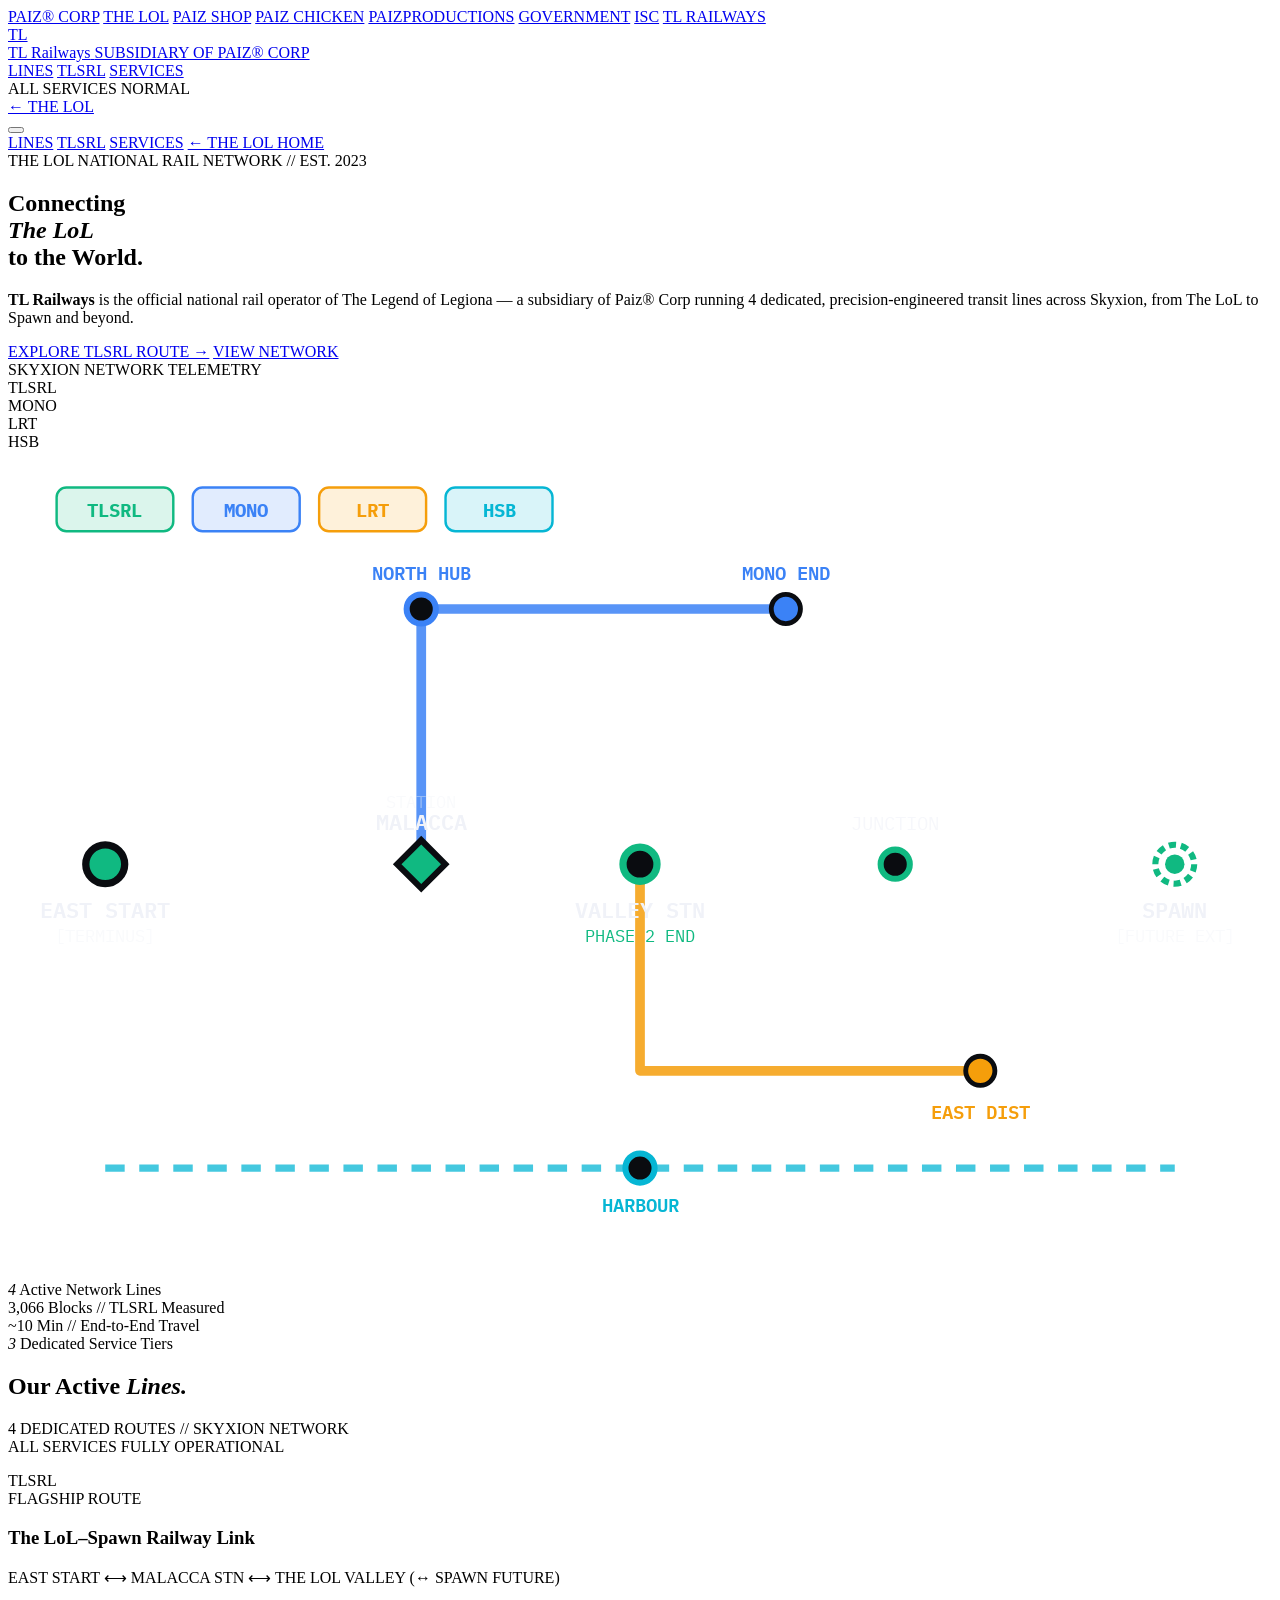
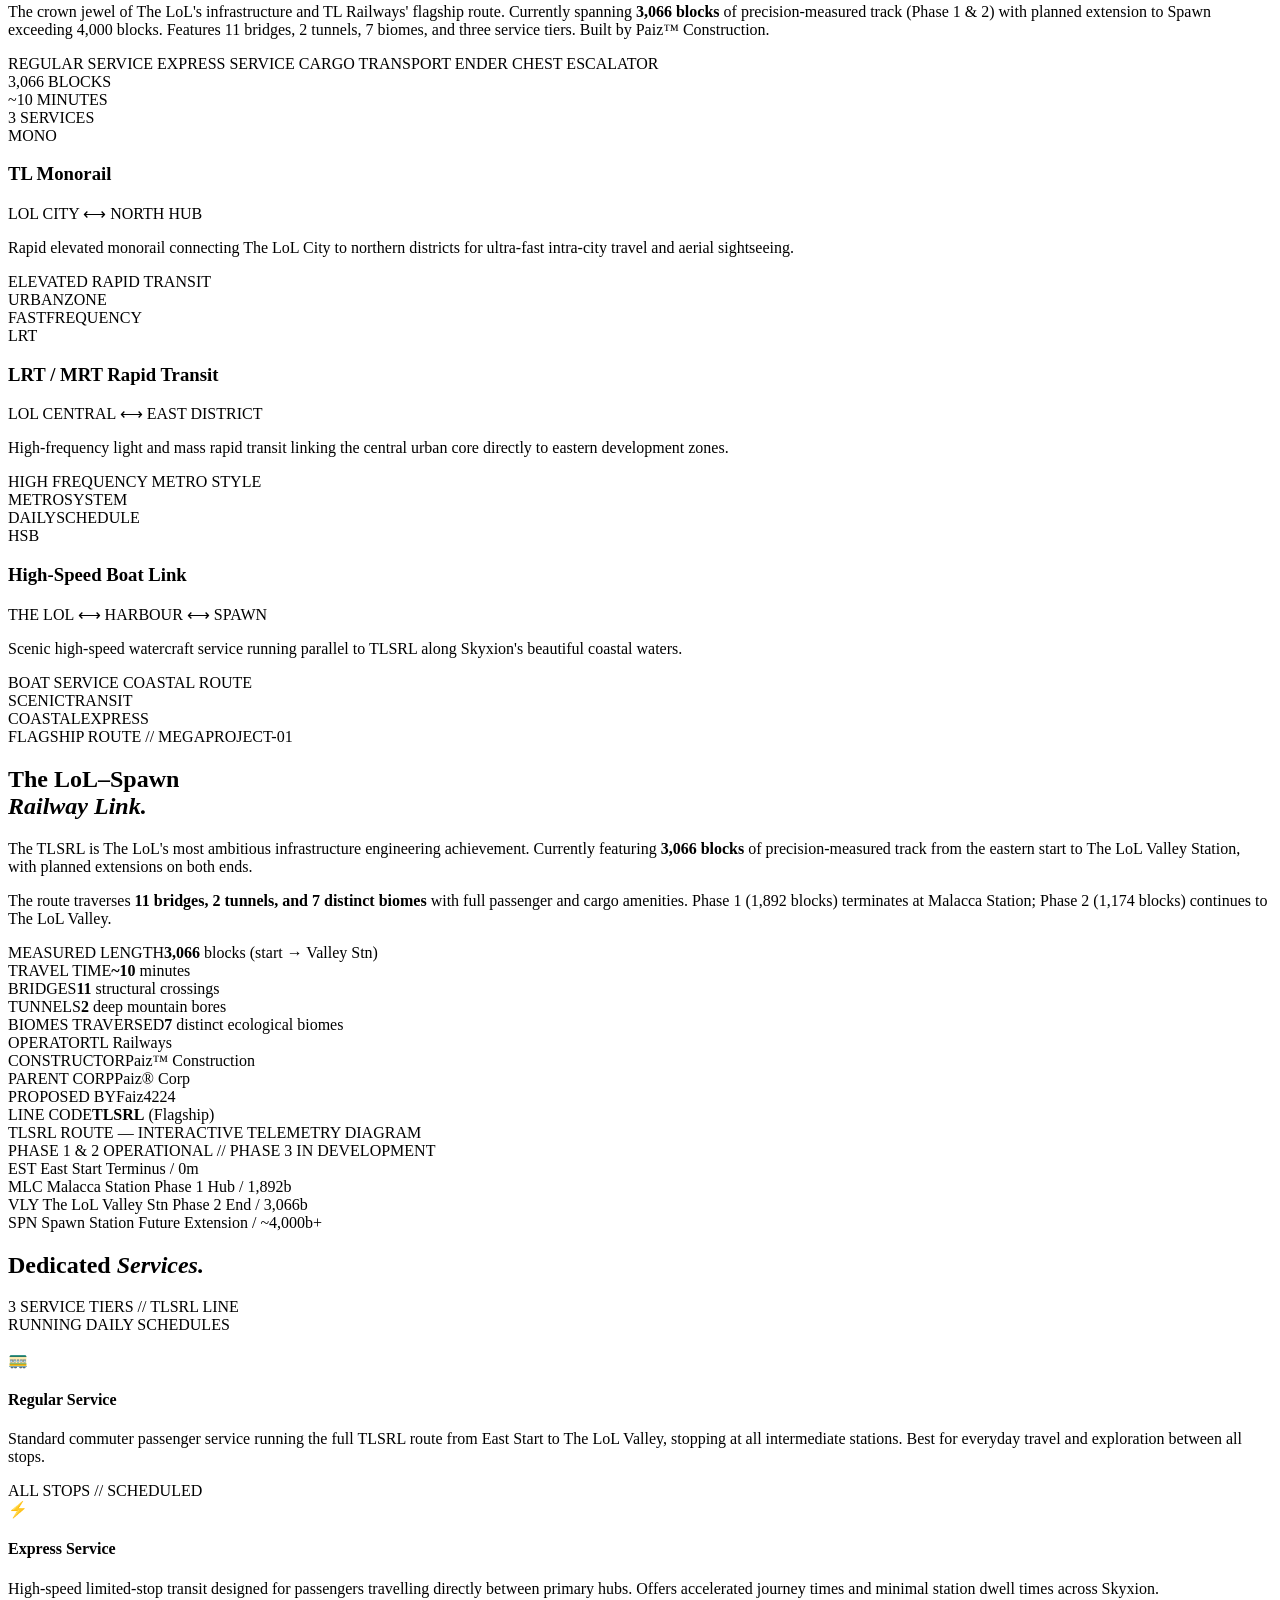
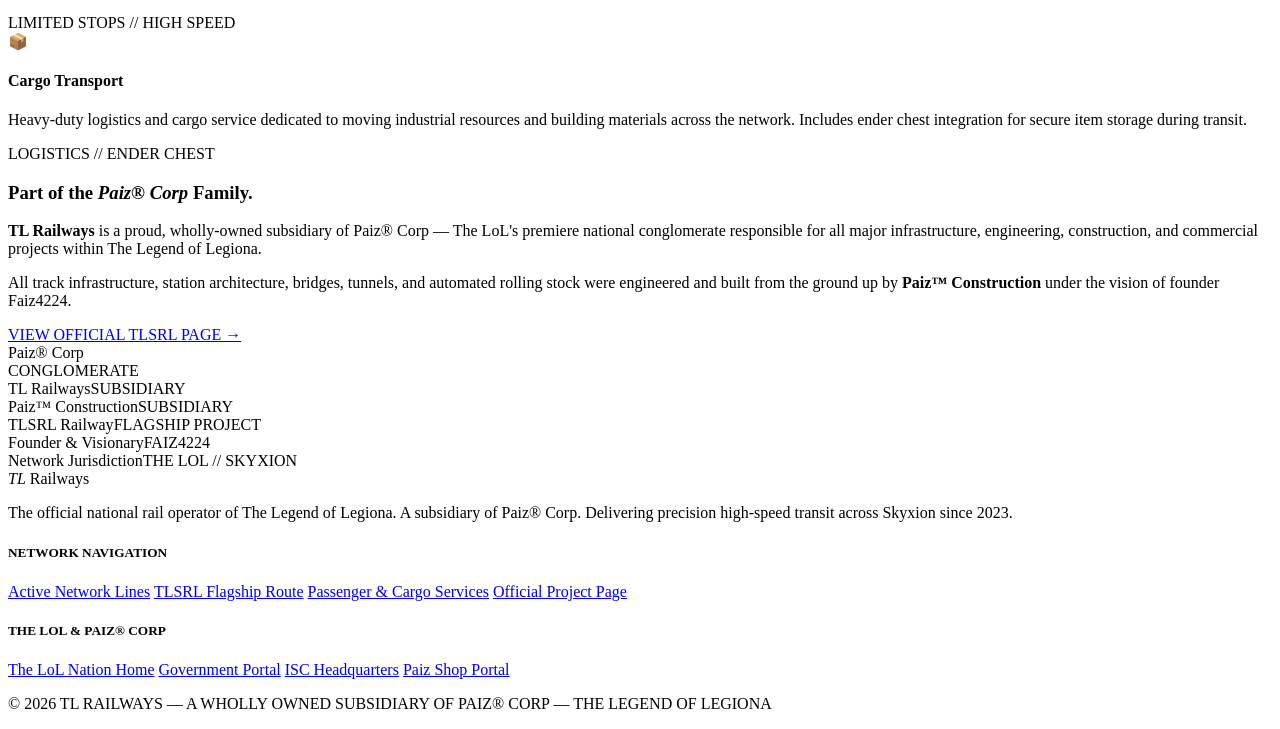
==== commit 18a015da: "Update index.html" ====
--- a/index.html
+++ b/index.html
@@ -9,1450 +9,22 @@
     <meta property="og:title" content="TL Railways — The LoL National Rail Network">
     <meta property="og:url" content="https://thelegendoflegiona.github.io/tlrailways/">
     <meta property="og:description" content="Official rail operator of The Legend of Legiona.">
+    <meta property="og:image" content="https://thelegendoflegiona.github.io/tlrailways/assets/images/TLRailwaysLogo.png">
+    <meta property="og:image:width" content="1024">
+    <meta property="og:image:height" content="1024">
+    <meta property="og:type" content="website">
+    <meta property="og:site_name" content="The Legend of Legiona">
+    <meta name="twitter:card" content="summary">
+    <meta name="twitter:title" content="TL Railways — The LoL National Rail Network">
+    <meta name="twitter:description" content="Official rail operator of The Legend of Legiona.">
+    <meta name="twitter:image" content="https://thelegendoflegiona.github.io/tlrailways/assets/images/TLRailwaysLogo.png">
     
     <!-- Modernized Typography: Syne for aerodynamic headers, Outfit for clean body text, IBM Plex Mono for transit telemetry -->
     <link rel="preconnect" href="https://fonts.googleapis.com">
     <link rel="preconnect" href="https://fonts.gstatic.com" crossorigin>
     <link href="https://fonts.googleapis.com/css2?family=IBM+Plex+Mono:ital,wght@0,300;0,400;0,500;0,600;1,400&family=Outfit:wght@300;400;500;600;700&family=Syne:wght@700;800&display=swap" rel="stylesheet">
     
-    <style>
-        /* ═══════════════════════════════════════
-           TL RAILWAYS — NEXT-GEN DESIGN TOKENS
-        ═══════════════════════════════════════ */
-        :root {
-            --bg:           #0a0c10;
-            --bg-2:         #10131a;
-            --bg-3:         #161a24;
-            --bg-card:      #131720;
-            --bg-glass:     rgba(19, 23, 32, 0.75);
-            --border:       rgba(255, 255, 255, 0.08);
-            --border-hover: rgba(255, 255, 255, 0.22);
-            --txt:          #f0f2f8;
-            --txt-muted:    rgba(240, 242, 248, 0.60);
-            --txt-faint:    rgba(240, 242, 248, 0.30);
-
-            /* Line colours - Enhanced High-Visibility Transit Palette */
-            --tlsrl:   #10b981;
-            --mono:    #3b82f6;
-            --lrt:     #f59e0b;
-            --hsb:     #06b6d4;
-
-            --tlsrl-glow: rgba(16, 185, 129, 0.25);
-            --mono-glow:  rgba(59, 130, 246, 0.25);
-            --lrt-glow:   rgba(245, 158, 11, 0.25);
-            --hsb-glow:   rgba(6, 182, 212, 0.25);
-
-            --tlsrl-dim: rgba(16, 185, 129, 0.10);
-            --mono-dim:  rgba(59, 130, 246, 0.10);
-            --lrt-dim:   rgba(245, 158, 11, 0.10);
-            --hsb-dim:   rgba(6, 182, 212, 0.10);
-
-            --topbar-h: 32px;
-            --nav-h:    72px;
-            --radius-s: 4px;
-            --radius-m: 8px;
-            --radius-l: 16px;
-        }
-
-        * { margin: 0; padding: 0; box-sizing: border-box; }
-        html { scroll-behavior: smooth; }
-
-        body {
-            font-family: 'Outfit', -apple-system, BlinkMacSystemFont, sans-serif;
-            background: var(--bg);
-            color: var(--txt);
-            line-height: 1.65;
-            overflow-x: hidden;
-            selection-background-color: var(--tlsrl);
-            selection-color: #000;
-        }
-
-        /* Subtle technical grid background */
-        body::after {
-            content: '';
-            position: fixed; inset: 0;
-            background-size: 40px 40px;
-            background-image: 
-                linear-gradient(to right, rgba(255, 255, 255, 0.015) 1px, transparent 1px),
-                linear-gradient(to bottom, rgba(255, 255, 255, 0.015) 1px, transparent 1px);
-            pointer-events: none; z-index: -1;
-        }
-
-        /* Custom scrollbar */
-        ::-webkit-scrollbar { width: 8px; height: 8px; }
-        ::-webkit-scrollbar-track { background: var(--bg); }
-        ::-webkit-scrollbar-thumb { background: rgba(255,255,255,0.15); border-radius: 4px; }
-        ::-webkit-scrollbar-thumb:hover { background: var(--tlsrl); }
-
-        /* ─── NETWORK TOPBAR ─── */
-        .net-topbar {
-            position: fixed;
-            top: 0; left: 0; right: 0;
-            height: var(--topbar-h);
-            z-index: 500;
-            background: #06070a;
-            border-bottom: 1px solid rgba(255,255,255,0.06);
-            display: flex;
-            align-items: center;
-            padding: 0 5%;
-            overflow-x: auto;
-            scrollbar-width: none;
-        }
-        .net-topbar::-webkit-scrollbar { display: none; }
-
-        .net-topbar-links {
-            display: flex;
-            align-items: center;
-            white-space: nowrap;
-            flex-shrink: 0;
-            height: 100%;
-        }
-
-        .net-topbar-links a {
-            font-family: 'IBM Plex Mono', monospace;
-            font-size: 0.6rem;
-            font-weight: 500;
-            letter-spacing: 1.5px;
-            color: rgba(240,242,248,0.4);
-            text-decoration: none;
-            padding: 0 14px;
-            height: 100%;
-            display: flex;
-            align-items: center;
-            transition: all 0.2s ease;
-            border-right: 1px solid rgba(255,255,255,0.04);
-        }
-        .net-topbar-links a:first-child { border-left: 1px solid rgba(255,255,255,0.04); }
-        .net-topbar-links a:hover { color: #fff; background: rgba(255,255,255,0.03); }
-        .net-topbar-links a.active-site {
-            color: var(--tlsrl);
-            background: var(--tlsrl-dim);
-            font-weight: 600;
-            position: relative;
-        }
-        .net-topbar-links a.active-site::bottom {
-            content: ''; position: absolute; bottom: 0; left: 0; right: 0; height: 2px; background: var(--tlsrl);
-        }
-
-        /* ─── NAV ─── */
-        nav {
-            position: sticky;
-            top: var(--topbar-h);
-            z-index: 400;
-            height: var(--nav-h);
-            display: flex;
-            align-items: center;
-            padding: 0 5%;
-            background: rgba(10, 12, 16, 0.85);
-            backdrop-filter: blur(20px);
-            -webkit-backdrop-filter: blur(20px);
-            border-bottom: 1px solid var(--border);
-            gap: 40px;
-        }
-
-        .nav-brand {
-            display: flex; align-items: center; gap: 14px;
-            text-decoration: none; color: inherit; flex-shrink: 0;
-        }
-
-        /* Aerodynamic Logo Mark inspired by Logo Ref */
-        .tlr-logo-container {
-            display: flex;
-            align-items: center;
-            gap: 12px;
-        }
-
-        .tlr-mark {
-            width: 42px; height: 42px;
-            background: linear-gradient(135deg, var(--tlsrl) 0%, #059669 100%);
-            border-radius: var(--radius-s);
-            display: flex; align-items: center; justify-content: center;
-            position: relative;
-            overflow: hidden;
-            box-shadow: 0 0 20px var(--tlsrl-glow);
-            transition: transform 0.3s cubic-bezier(0.16, 1, 0.3, 1), box-shadow 0.3s ease;
-        }
-        .tlr-mark::after {
-            content: ''; position: absolute;
-            top: -50%; left: -50%; width: 200%; height: 200%;
-            background: linear-gradient(to right, transparent, rgba(255,255,255,0.3), transparent);
-            transform: rotate(30deg) translateY(-100%);
-            transition: transform 0.6s ease;
-        }
-        .nav-brand:hover .tlr-mark::after { transform: rotate(30deg) translateY(100%); }
-        .nav-brand:hover .tlr-mark {
-            transform: scale(1.05) skewX(-4deg);
-            box-shadow: 0 0 25px rgba(16, 185, 129, 0.6);
-        }
-
-        .tlr-mark-text {
-            font-family: 'Syne', sans-serif;
-            font-size: 1.1rem;
-            font-weight: 800;
-            color: #fff;
-            font-style: italic;
-            letter-spacing: -0.5px;
-            z-index: 2;
-        }
-
-        .nav-brand-text { display: flex; flex-direction: column; }
-        .nav-brand-name {
-            font-family: 'Syne', sans-serif;
-            font-size: 1.25rem;
-            font-weight: 800;
-            color: var(--txt);
-            line-height: 1.1;
-            letter-spacing: -0.5px;
-            display: flex;
-            align-items: center;
-            gap: 6px;
-        }
-        .nav-brand-name span { font-style: italic; color: var(--tlsrl); }
-        .nav-brand-sub {
-            font-family: 'IBM Plex Mono', monospace;
-            font-size: 0.55rem;
-            letter-spacing: 2px;
-            color: var(--txt-faint);
-            margin-top: 2px;
-        }
-
-        .nav-links {
-            display: flex; gap: 8px; flex: 1;
-        }
-
-        .nav-links a {
-            padding: 8px 16px;
-            border-radius: var(--radius-s);
-            font-family: 'IBM Plex Mono', monospace;
-            font-size: 0.7rem;
-            font-weight: 500;
-            letter-spacing: 1.5px;
-            color: var(--txt-muted);
-            text-decoration: none;
-            transition: all 0.2s ease;
-            border: 1px solid transparent;
-        }
-        .nav-links a:hover, .nav-links a.active {
-            color: var(--txt);
-            background: rgba(255,255,255,0.04);
-            border-color: var(--border);
-        }
-        .nav-links a.active { color: var(--tlsrl); border-color: rgba(16,185,129,0.3); background: var(--tlsrl-dim); }
-
-        .nav-right {
-            margin-left: auto;
-            display: flex; align-items: center; gap: 12px;
-        }
-
-        .status-pill {
-            display: flex; align-items: center; gap: 8px;
-            padding: 6px 14px;
-            border-radius: 50px;
-            background: rgba(16, 185, 129, 0.08);
-            border: 1px solid rgba(16, 185, 129, 0.3);
-            font-family: 'IBM Plex Mono', monospace;
-            font-size: 0.6rem;
-            font-weight: 600;
-            letter-spacing: 1px;
-            color: var(--tlsrl);
-            box-shadow: 0 0 15px var(--tlsrl-dim);
-        }
-
-        .status-dot {
-            width: 6px; height: 6px;
-            border-radius: 50%;
-            background: var(--tlsrl);
-            box-shadow: 0 0 8px var(--tlsrl);
-            animation: pulse-glow 2s infinite;
-        }
-
-        .nav-back {
-            padding: 8px 16px;
-            border-radius: var(--radius-s);
-            font-family: 'IBM Plex Mono', monospace;
-            font-size: 0.65rem;
-            font-weight: 500;
-            letter-spacing: 1px;
-            color: var(--txt-muted);
-            text-decoration: none;
-            background: var(--bg-2);
-            border: 1px solid var(--border);
-            transition: all 0.2s ease;
-        }
-        .nav-back:hover { 
-            color: var(--txt); 
-            border-color: var(--border-hover); 
-            transform: translateX(-2px);
-            background: var(--bg-3);
-        }
-
-        /* hamburger */
-        .nav-hamburger {
-            display: none;
-            flex-direction: column;
-            gap: 5px;
-            cursor: pointer;
-            padding: 8px;
-            background: var(--bg-2);
-            border: 1px solid var(--border);
-            border-radius: var(--radius-s);
-            margin-left: auto;
-        }
-        .nav-hamburger span {
-            display: block;
-            width: 20px; height: 2px;
-            background: var(--txt);
-            transition: all 0.25s cubic-bezier(0.16, 1, 0.3, 1);
-        }
-        .nav-hamburger.open span:nth-child(1) { transform: translateY(7px) rotate(45deg); }
-        .nav-hamburger.open span:nth-child(2) { opacity: 0; }
-        .nav-hamburger.open span:nth-child(3) { transform: translateY(-7px) rotate(-45deg); }
-
-        /* mobile nav drawer */
-        .nav-drawer {
-            display: none;
-            position: fixed;
-            top: calc(var(--topbar-h) + var(--nav-h));
-            left: 0; right: 0;
-            background: rgba(10, 12, 16, 0.98);
-            backdrop-filter: blur(25px);
-            border-bottom: 1px solid var(--border);
-            z-index: 390;
-            padding: 1.5rem 5%;
-            flex-direction: column;
-            gap: 4px;
-        }
-        .nav-drawer.open { display: flex; animation: slideDown 0.3s ease; }
-        .nav-drawer a {
-            font-family: 'IBM Plex Mono', monospace;
-            font-size: 0.85rem;
-            font-weight: 500;
-            letter-spacing: 2px;
-            color: var(--txt-muted);
-            text-decoration: none;
-            padding: 1rem 1.2rem;
-            border-radius: var(--radius-s);
-            background: transparent;
-            border: 1px solid transparent;
-            transition: all 0.2s;
-        }
-        .nav-drawer a:hover, .nav-drawer a.active { color: var(--tlsrl); background: var(--tlsrl-dim); border-color: rgba(16,185,129,0.2); }
-
-        /* ─── HERO ─── */
-        .hero {
-            min-height: calc(90vh - var(--topbar-h) - var(--nav-h));
-            display: flex; flex-direction: column; justify-content: center;
-            padding: 60px 5% 5rem;
-            position: relative; overflow: hidden;
-        }
-
-        /* Top aerodynamic line gradient bar */
-        .hero-bar {
-            position: absolute;
-            top: 0; left: 0; right: 0;
-            height: 3px;
-            display: flex;
-            z-index: 10;
-        }
-        .hero-bar span { flex: 1; transition: height 0.3s ease; }
-        .hero-bar:hover span { height: 5px; }
-        .hero-bar .b1 { background: var(--tlsrl); box-shadow: 0 0 10px var(--tlsrl); }
-        .hero-bar .b2 { background: var(--mono); box-shadow: 0 0 10px var(--mono); }
-        .hero-bar .b3 { background: var(--lrt); box-shadow: 0 0 10px var(--lrt); }
-        .hero-bar .b4 { background: var(--hsb); box-shadow: 0 0 10px var(--hsb); }
-
-        /* Ambient background lighting */
-        .hero-glow-1 {
-            position: absolute;
-            top: -10%; left: -10%;
-            width: 50vw; height: 50vw;
-            background: radial-gradient(circle, rgba(16, 185, 129, 0.12) 0%, transparent 70%);
-            filter: blur(60px);
-            pointer-events: none;
-            animation: drift 15s ease-in-out infinite alternate;
-        }
-        .hero-glow-2 {
-            position: absolute;
-            bottom: -10%; right: -5%;
-            width: 45vw; height: 45vw;
-            background: radial-gradient(circle, rgba(59, 130, 246, 0.1) 0%, transparent 70%);
-            filter: blur(60px);
-            pointer-events: none;
-            animation: drift 20s ease-in-out infinite alternate-reverse;
-        }
-
-        .hero-inner {
-            position: relative;
-            max-width: 1280px;
-            margin: 0 auto; width: 100%;
-            display: grid;
-            grid-template-columns: 1.1fr 0.9fr;
-            gap: 60px;
-            align-items: center;
-            z-index: 2;
-        }
-
-        .hero-eyebrow {
-            font-family: 'IBM Plex Mono', monospace;
-            font-size: 0.7rem;
-            font-weight: 600;
-            letter-spacing: 3px;
-            color: var(--tlsrl);
-            margin-bottom: 1.5rem;
-            display: inline-flex;
-            align-items: center;
-            gap: 10px;
-            padding: 6px 14px;
-            background: var(--tlsrl-dim);
-            border: 1px solid rgba(16, 185, 129, 0.3);
-            border-radius: 50px;
-            opacity: 0;
-            animation: fadeUp 0.6s cubic-bezier(0.16, 1, 0.3, 1) 0.1s forwards;
-        }
-        .hero-eyebrow::before {
-            content: ''; width: 8px; height: 8px; background: var(--tlsrl); border-radius: 50%;
-            box-shadow: 0 0 8px var(--tlsrl);
-        }
-
-        .hero h1 {
-            font-family: 'Syne', sans-serif;
-            font-size: clamp(3.2rem, 5.8vw, 5.5rem);
-            font-weight: 800;
-            line-height: 1.02;
-            color: var(--txt);
-            margin-bottom: 1.5rem;
-            letter-spacing: -1.5px;
-            opacity: 0;
-            animation: fadeUp 0.6s cubic-bezier(0.16, 1, 0.3, 1) 0.2s forwards;
-        }
-        .hero h1 em { 
-            font-style: italic; 
-            background: linear-gradient(135deg, #fff 0%, var(--tlsrl) 100%);
-            -webkit-background-clip: text;
-            -webkit-text-fill-color: transparent;
-            padding-right: 0.1em;
-        }
-
-        .hero-sub {
-            font-size: 1.1rem;
-            color: var(--txt-muted);
-            font-weight: 300;
-            line-height: 1.8;
-            max-width: 520px;
-            margin-bottom: 2.5rem;
-            opacity: 0;
-            animation: fadeUp 0.6s cubic-bezier(0.16, 1, 0.3, 1) 0.3s forwards;
-        }
-        .hero-sub strong { color: var(--txt); font-weight: 500; }
-
-        .hero-actions {
-            display: flex; gap: 16px; flex-wrap: wrap;
-            opacity: 0;
-            animation: fadeUp 0.6s cubic-bezier(0.16, 1, 0.3, 1) 0.4s forwards;
-        }
-
-        .btn-primary {
-            padding: 16px 32px;
-            background: linear-gradient(135deg, var(--tlsrl) 0%, #059669 100%);
-            color: #fff;
-            text-decoration: none;
-            font-family: 'IBM Plex Mono', monospace;
-            font-size: 0.75rem;
-            font-weight: 600;
-            letter-spacing: 2px;
-            border-radius: var(--radius-m);
-            transition: all 0.3s cubic-bezier(0.16, 1, 0.3, 1);
-            position: relative;
-            overflow: hidden;
-            box-shadow: 0 10px 25px rgba(16, 185, 129, 0.3);
-            display: inline-flex;
-            align-items: center;
-            gap: 10px;
-        }
-        .btn-primary::after {
-            content: ''; position: absolute;
-            top: 0; left: -100%; width: 100%; height: 100%;
-            background: linear-gradient(90deg, transparent, rgba(255,255,255,0.25), transparent);
-            transition: left 0.5s ease;
-        }
-        .btn-primary:hover::after { left: 100%; }
-        .btn-primary:hover {
-            transform: translateY(-3px) skewX(-2deg);
-            box-shadow: 0 15px 30px rgba(16, 185, 129, 0.45);
-        }
-
-        .btn-ghost {
-            padding: 16px 32px;
-            background: var(--bg-card);
-            border: 1px solid var(--border-hover);
-            color: var(--txt);
-            text-decoration: none;
-            font-family: 'IBM Plex Mono', monospace;
-            font-size: 0.75rem;
-            font-weight: 600;
-            letter-spacing: 2px;
-            border-radius: var(--radius-m);
-            transition: all 0.3s cubic-bezier(0.16, 1, 0.3, 1);
-            display: inline-flex;
-            align-items: center;
-            gap: 10px;
-        }
-        .btn-ghost:hover { 
-            border-color: rgba(255,255,255,0.4); 
-            background: var(--bg-3);
-            transform: translateY(-3px);
-        }
-
-        /* ─── SCHEMATIC MAP ─── */
-        .hero-map {
-            position: relative;
-            opacity: 0;
-            animation: fadeIn 0.8s cubic-bezier(0.16, 1, 0.3, 1) 0.5s forwards;
-        }
-
-        .map-card {
-            background: var(--bg-card);
-            border: 1px solid var(--border);
-            border-radius: var(--radius-l);
-            padding: 2rem;
-            position: relative;
-            box-shadow: 0 25px 50px -12px rgba(0, 0, 0, 0.7);
-            overflow: hidden;
-        }
-        
-        .map-card::before {
-            content: ''; position: absolute; top: 0; left: 0; right: 0; height: 1px;
-            background: linear-gradient(90deg, transparent, rgba(255,255,255,0.2), transparent);
-        }
-
-        .map-header {
-            display: flex; justify-content: space-between; align-items: center;
-            margin-bottom: 1.8rem;
-            flex-wrap: wrap;
-            gap: 12px;
-        }
-
-        .map-title {
-            font-family: 'IBM Plex Mono', monospace;
-            font-size: 0.65rem;
-            font-weight: 600;
-            letter-spacing: 2.5px;
-            color: var(--txt-muted);
-            display: flex; align-items: center; gap: 8px;
-        }
-        .map-title::before {
-            content: ''; width: 6px; height: 6px; background: var(--tlsrl); border-radius: 50%;
-        }
-
-        .map-legend {
-            display: flex; gap: 16px; flex-wrap: wrap;
-        }
-
-        .leg-item {
-            display: flex; align-items: center; gap: 6px;
-            font-family: 'IBM Plex Mono', monospace;
-            font-size: 0.55rem;
-            font-weight: 600;
-            letter-spacing: 1px;
-            color: var(--txt-muted);
-        }
-        .leg-dot { width: 8px; height: 8px; border-radius: 50%; flex-shrink: 0; }
-
-        .route-svg { 
-            width: 100%; height: auto; 
-            filter: drop-shadow(0 10px 15px rgba(0,0,0,0.5));
-        }
-        
-        /* Map interactive animations */
-        .svg-line-animated {
-            stroke-dasharray: 6 4;
-            animation: dash 20s linear infinite;
-        }
-        .svg-station-node {
-            transition: all 0.2s ease;
-            cursor: pointer;
-        }
-        .svg-station-node:hover circle {
-            transform: scale(1.3);
-            transform-origin: center;
-            filter: brightness(1.3);
-        }
-
-        /* ─── QUICK STATS STRIP ─── */
-        .stats-strip {
-            background: var(--bg-2);
-            border-top: 1px solid var(--border);
-            border-bottom: 1px solid var(--border);
-            position: relative;
-            z-index: 5;
-        }
-
-        .stats-inner {
-            max-width: 1280px;
-            margin: 0 auto;
-            display: grid;
-            grid-template-columns: repeat(4, 1fr);
-            padding: 0 5%;
-        }
-
-        .stat-item {
-            padding: 2.5rem 2rem;
-            border-right: 1px solid var(--border);
-            transition: all 0.3s ease;
-            position: relative;
-            overflow: hidden;
-        }
-        .stat-item:last-child { border-right: none; }
-        .stat-item::before {
-            content: ''; position: absolute; bottom: 0; left: 0; width: 0%; height: 2px;
-            background: var(--tlsrl); transition: width 0.3s ease;
-        }
-        .stat-item:hover::before { width: 100%; }
-        .stat-item:hover { background: rgba(255,255,255,0.015); transform: translateY(-2px); }
-
-        .stat-val {
-            font-family: 'Syne', sans-serif;
-            font-size: clamp(2.2rem, 3.5vw, 3rem);
-            font-weight: 800;
-            color: var(--txt);
-            display: block;
-            line-height: 1;
-            margin-bottom: 0.5rem;
-            letter-spacing: -1px;
-        }
-        .stat-val em { font-style: italic; color: var(--tlsrl); }
-
-        .stat-lbl {
-            font-family: 'IBM Plex Mono', monospace;
-            font-size: 0.6rem;
-            font-weight: 500;
-            letter-spacing: 2px;
-            color: var(--txt-muted);
-            text-transform: uppercase;
-        }
-
-        /* ─── GENERAL SECTIONS ─── */
-        .section { padding: 7rem 5%; position: relative; }
-        .section-inner { max-width: 1280px; margin: 0 auto; }
-
-        .section-head {
-            display: flex; justify-content: space-between; align-items: flex-end;
-            margin-bottom: 4rem;
-            flex-wrap: wrap;
-            gap: 20px;
-        }
-
-        .section-head h2 {
-            font-family: 'Syne', sans-serif;
-            font-size: clamp(2.2rem, 4vw, 3.2rem);
-            font-weight: 800;
-            color: var(--txt);
-            letter-spacing: -1px;
-            line-height: 1.1;
-        }
-        .section-head h2 em { 
-            font-style: italic; 
-            color: var(--tlsrl);
-            position: relative;
-        }
-        .section-head h2 em::after {
-            content: ''; position: absolute; bottom: 4px; left: 0; right: 0; height: 6px;
-            background: var(--tlsrl-dim); z-index: -1;
-        }
-
-        .section-head p {
-            font-family: 'IBM Plex Mono', monospace;
-            font-size: 0.7rem;
-            font-weight: 500;
-            letter-spacing: 2px;
-            color: var(--txt-muted);
-            text-align: right;
-            max-width: 280px;
-            line-height: 1.7;
-            padding-left: 20px;
-            border-left: 2px solid var(--border);
-        }
-
-        /* ─── LINE CARDS GRID ─── */
-        .lines-grid {
-            display: grid;
-            grid-template-columns: 2fr 1fr 1fr 1fr;
-            gap: 20px;
-        }
-
-        .line-card {
-            background: var(--bg-card);
-            border: 1px solid var(--border);
-            border-radius: var(--radius-l);
-            padding: 2.5rem 2.2rem;
-            position: relative;
-            overflow: hidden;
-            cursor: pointer;
-            transition: all 0.4s cubic-bezier(0.16, 1, 0.3, 1);
-            display: flex;
-            flex-direction: column;
-            justify-content: space-between;
-        }
-
-        /* Speed line hover motif */
-        .line-card::before {
-            content: '';
-            position: absolute;
-            top: 0; left: 0; right: 0;
-            height: 4px;
-            transition: height 0.3s ease, box-shadow 0.3s ease;
-        }
-        .line-card.tlsrl::before { background: var(--tlsrl); }
-        .line-card.mono::before  { background: var(--mono); }
-        .line-card.lrt::before   { background: var(--lrt); }
-        .line-card.hsb::before   { background: var(--hsb); }
-        
-        .line-card:hover { 
-            transform: translateY(-8px); 
-            border-color: var(--border-hover);
-        }
-        .line-card.tlsrl:hover { box-shadow: 0 20px 40px rgba(16, 185, 129, 0.15); }
-        .line-card.mono:hover  { box-shadow: 0 20px 40px rgba(59, 130, 246, 0.15); }
-        .line-card.lrt:hover   { box-shadow: 0 20px 40px rgba(245, 158, 11, 0.15); }
-        .line-card.hsb:hover   { box-shadow: 0 20px 40px rgba(6, 182, 212, 0.15); }
-
-        .line-card-top { margin-bottom: 2rem; }
-
-        .line-badge-wrap {
-            display: flex; justify-content: space-between; align-items: flex-start;
-            margin-bottom: 1.8rem;
-        }
-
-        .line-code-badge {
-            display: inline-flex;
-            align-items: center;
-            justify-content: center;
-            padding: 8px 16px;
-            border-radius: var(--radius-s);
-            font-family: 'IBM Plex Mono', monospace;
-            font-size: 0.75rem;
-            font-weight: 700;
-            letter-spacing: 1px;
-            color: #fff;
-            box-shadow: 0 4px 12px rgba(0,0,0,0.3);
-            transition: transform 0.3s ease;
-        }
-        .line-card:hover .line-code-badge { transform: scale(1.08) skewX(-4deg); }
-
-        .line-card.tlsrl .line-code-badge { background: var(--tlsrl); box-shadow: 0 0 15px var(--tlsrl-glow); }
-        .line-card.mono  .line-code-badge { background: var(--mono); box-shadow: 0 0 15px var(--mono-glow); }
-        .line-card.lrt   .line-code-badge { background: var(--lrt); box-shadow: 0 0 15px var(--lrt-glow); }
-        .line-card.hsb   .line-code-badge { background: var(--hsb); box-shadow: 0 0 15px var(--hsb-glow); }
-
-        .line-flagship {
-            font-family: 'IBM Plex Mono', monospace;
-            font-size: 0.55rem;
-            font-weight: 600;
-            letter-spacing: 2px;
-            padding: 6px 12px;
-            border-radius: 50px;
-            background: var(--tlsrl-dim);
-            border: 1px solid rgba(16, 185, 129, 0.4);
-            color: var(--tlsrl);
-            display: flex; align-items: center; gap: 6px;
-        }
-        .line-flagship::before { content: '★'; }
-
-        .line-card h3 {
-            font-family: 'Syne', sans-serif;
-            font-size: 1.5rem;
-            font-weight: 700;
-            color: var(--txt);
-            margin-bottom: 0.6rem;
-            line-height: 1.2;
-            letter-spacing: -0.5px;
-        }
-
-        .line-route {
-            font-family: 'IBM Plex Mono', monospace;
-            font-size: 0.65rem;
-            font-weight: 500;
-            letter-spacing: 1px;
-            color: var(--txt-faint);
-            margin-bottom: 1.2rem;
-            display: flex; align-items: center; flex-wrap: wrap; gap: 6px;
-        }
-
-        .line-card p {
-            font-size: 0.95rem;
-            color: var(--txt-muted);
-            line-height: 1.7;
-            font-weight: 300;
-        }
-        .line-card p strong { color: var(--txt); font-weight: 500; }
-
-        .line-card-stats {
-            display: grid; grid-template-columns: repeat(3, 1fr); gap: 15px;
-            margin-top: 2rem;
-            padding-top: 1.5rem;
-            border-top: 1px solid var(--border);
-        }
-
-        .lcs-val {
-            font-family: 'Syne', sans-serif;
-            font-size: 1.5rem;
-            font-weight: 700;
-            display: block;
-            line-height: 1.1;
-            margin-bottom: 4px;
-        }
-        .line-card.tlsrl .lcs-val { color: var(--tlsrl); }
-        .line-card.mono  .lcs-val { color: var(--mono); }
-        .line-card.lrt   .lcs-val { color: var(--lrt); }
-        .line-card.hsb   .lcs-val { color: var(--hsb); }
-
-        .lcs-key {
-            font-family: 'IBM Plex Mono', monospace;
-            font-size: 0.55rem;
-            font-weight: 500;
-            letter-spacing: 1.5px;
-            color: var(--txt-faint);
-            display: block;
-        }
-
-        .service-tags {
-            display: flex; flex-wrap: wrap; gap: 8px;
-            margin-top: 1.5rem;
-        }
-
-        .stag {
-            font-family: 'IBM Plex Mono', monospace;
-            font-size: 0.55rem;
-            font-weight: 500;
-            letter-spacing: 1px;
-            padding: 5px 10px;
-            border-radius: var(--radius-s);
-            background: var(--bg-3);
-            border: 1px solid var(--border);
-            color: var(--txt-muted);
-            transition: all 0.2s ease;
-        }
-        .line-card.tlsrl:hover .stag { border-color: rgba(16,185,129,0.3); color: #fff; background: var(--tlsrl-dim); }
-        .line-card.mono:hover  .stag { border-color: rgba(59,130,246,0.3); color: #fff; background: var(--mono-dim); }
-        .line-card.lrt:hover   .stag { border-color: rgba(245,158,11,0.3); color: #fff; background: var(--lrt-dim); }
-        .line-card.hsb:hover   .stag { border-color: rgba(6,182,212,0.3); color: #fff; background: var(--hsb-dim); }
-
-        /* ─── TLSRL DEEP DIVE SECTION ─── */
-        .tlsrl-section { padding: 2rem 5% 7rem; }
-        .tlsrl-inner { max-width: 1280px; margin: 0 auto; }
-
-        .tlsrl-hero {
-            background: var(--bg-card);
-            border: 1px solid var(--border);
-            border-radius: var(--radius-l);
-            padding: 4rem;
-            position: relative;
-            overflow: hidden;
-            margin-bottom: 24px;
-            box-shadow: 0 25px 50px -12px rgba(0, 0, 0, 0.5);
-        }
-        
-        .tlsrl-hero::after {
-            content: ''; position: absolute; top: 0; left: 0; bottom: 0; width: 6px;
-            background: var(--tlsrl);
-        }
-
-        /* Large atmospheric background text */
-        .tlsrl-hero::before {
-            content: 'TLSRL';
-            position: absolute;
-            right: -2%; top: 50%;
-            transform: translateY(-50%);
-            font-family: 'Syne', sans-serif;
-            font-weight: 800;
-            font-style: italic;
-            font-size: clamp(8rem, 18vw, 16rem);
-            color: rgba(16, 185, 129, 0.03);
-            line-height: 1;
-            pointer-events: none;
-            letter-spacing: -5px;
-        }
-
-        .tlsrl-hero-grid {
-            display: grid;
-            grid-template-columns: 1.1fr 0.9fr;
-            gap: 60px;
-            align-items: center;
-            position: relative;
-            z-index: 2;
-        }
-
-        .tlsrl-label {
-            font-family: 'IBM Plex Mono', monospace;
-            font-size: 0.7rem;
-            font-weight: 600;
-            letter-spacing: 2.5px;
-            color: var(--tlsrl);
-            margin-bottom: 1.2rem;
-            display: flex; align-items: center; gap: 10px;
-        }
-        .tlsrl-label::before { content: ''; width: 20px; height: 2px; background: var(--tlsrl); }
-
-        .tlsrl-hero h2 {
-            font-family: 'Syne', sans-serif;
-            font-size: clamp(2.4rem, 4vw, 3.5rem);
-            font-weight: 800;
-            line-height: 1.1;
-            color: var(--txt);
-            margin-bottom: 1.5rem;
-            letter-spacing: -1px;
-        }
-        .tlsrl-hero h2 em { font-style: italic; color: var(--tlsrl); }
-
-        .tlsrl-hero p {
-            font-size: 1.05rem;
-            color: var(--txt-muted);
-            line-height: 1.8;
-            font-weight: 300;
-            margin-bottom: 1.5rem;
-        }
-        .tlsrl-hero p strong { color: var(--txt); font-weight: 500; }
-
-        .spec-grid {
-            display: grid;
-            grid-template-columns: repeat(2, 1fr);
-            gap: 12px;
-        }
-
-        .spec-card {
-            background: var(--bg-3);
-            border: 1px solid var(--border);
-            border-radius: var(--radius-m);
-            padding: 1.2rem 1.4rem;
-            display: flex;
-            flex-direction: column;
-            gap: 6px;
-            transition: all 0.2s ease;
-        }
-        .spec-card:hover { 
-            background: #1c212f; 
-            border-color: rgba(16,185,129,0.3);
-            transform: translateY(-2px);
-        }
-
-        .spec-key {
-            font-family: 'IBM Plex Mono', monospace;
-            font-size: 0.55rem;
-            font-weight: 600;
-            letter-spacing: 2px;
-            color: var(--txt-faint);
-            text-transform: uppercase;
-        }
-
-        .spec-val {
-            font-size: 1rem;
-            color: var(--txt);
-            font-weight: 500;
-        }
-        .spec-val strong { color: var(--tlsrl); font-weight: 700; }
-
-        /* ─── INTERACTIVE STATION DIAGRAM ─── */
-        .station-strip {
-            background: var(--bg-card);
-            border: 1px solid var(--border);
-            border-radius: var(--radius-l);
-            padding: 3rem;
-            position: relative;
-        }
-
-        .station-head-wrap {
-            display: flex; justify-content: space-between; align-items: center;
-            margin-bottom: 3rem;
-            flex-wrap: wrap; gap: 10px;
-        }
-
-        .station-head {
-            font-family: 'IBM Plex Mono', monospace;
-            font-size: 0.7rem;
-            font-weight: 600;
-            letter-spacing: 2.5px;
-            color: var(--txt-muted);
-            display: flex; align-items: center; gap: 10px;
-        }
-        .station-head::before {
-            content: ''; width: 8px; height: 8px; background: var(--tlsrl); border-radius: 50%;
-            box-shadow: 0 0 10px var(--tlsrl);
-        }
-
-        .station-status-note {
-            font-family: 'IBM Plex Mono', monospace;
-            font-size: 0.6rem;
-            color: var(--tlsrl);
-            background: var(--tlsrl-dim);
-            padding: 4px 12px;
-            border-radius: 50px;
-            border: 1px solid rgba(16, 185, 129, 0.2);
-        }
-
-        .station-diagram {
-            display: flex;
-            align-items: center;
-            justify-content: space-between;
-            position: relative;
-            padding: 2rem 0;
-            overflow-x: auto;
-            scrollbar-width: thin;
-        }
-
-        /* Connecting rail bar */
-        .station-track-line {
-            position: absolute;
-            top: 50%; left: 40px; right: 40px;
-            height: 4px;
-            background: var(--bg-3);
-            transform: translateY(-50%);
-            z-index: 1;
-        }
-        .station-track-line-active {
-            position: absolute;
-            top: 0; left: 0; height: 100%; width: 75%;
-            background: linear-gradient(90deg, var(--tlsrl) 0%, #059669 100%);
-            box-shadow: 0 0 15px var(--tlsrl-glow);
-        }
-
-        .station-node {
-            display: flex;
-            flex-direction: column;
-            align-items: center;
-            position: relative;
-            z-index: 2;
-            cursor: pointer;
-            padding: 0 10px;
-            min-width: 140px;
-        }
-
-        .station-dot {
-            width: 24px; height: 24px;
-            border: 4px solid var(--bg-card);
-            border-radius: 50%;
-            background: var(--txt-muted);
-            transition: all 0.3s cubic-bezier(0.16, 1, 0.3, 1);
-            position: relative;
-        }
-        .station-node.active .station-dot {
-            background: var(--tlsrl);
-            border-color: #064e3b;
-            box-shadow: 0 0 20px var(--tlsrl);
-            transform: scale(1.25);
-        }
-        .station-node.future .station-dot {
-            background: transparent;
-            border: 3px dashed var(--txt-faint);
-        }
-        
-        .station-node:hover .station-dot {
-            transform: scale(1.35);
-            background: #fff;
-            box-shadow: 0 0 25px #fff;
-        }
-
-        .station-info {
-            position: absolute;
-            top: 35px;
-            display: flex;
-            flex-direction: column;
-            align-items: center;
-            text-align: center;
-            transition: transform 0.2s ease;
-        }
-        .station-node:hover .station-info { transform: translateY(4px); }
-
-        .station-code {
-            font-family: 'IBM Plex Mono', monospace;
-            font-weight: 700;
-            font-size: 0.75rem;
-            color: var(--txt);
-            background: var(--bg-3);
-            padding: 2px 8px;
-            border-radius: var(--radius-s);
-            border: 1px solid var(--border);
-            margin-bottom: 6px;
-            transition: all 0.2s ease;
-        }
-        .station-node.active .station-code {
-            color: var(--tlsrl);
-            border-color: rgba(16,185,129,0.3);
-            background: var(--tlsrl-dim);
-        }
-        
-        .station-name {
-            font-family: 'Outfit', sans-serif;
-            font-size: 0.85rem;
-            font-weight: 600;
-            color: var(--txt);
-            white-space: nowrap;
-        }
-        .station-meta {
-            font-family: 'IBM Plex Mono', monospace;
-            font-size: 0.55rem;
-            color: var(--txt-faint);
-            margin-top: 2px;
-        }
-
-        /* ─── SERVICES SECTION ─── */
-        .services-section {
-            padding: 7rem 5%;
-            background: var(--bg-2);
-            border-top: 1px solid var(--border);
-            position: relative;
-        }
-
-        .services-grid {
-            display: grid;
-            grid-template-columns: repeat(3, 1fr);
-            gap: 24px;
-        }
-
-        .svc-card {
-            background: var(--bg-card);
-            border: 1px solid var(--border);
-            border-radius: var(--radius-l);
-            padding: 3rem 2.5rem;
-            transition: all 0.4s cubic-bezier(0.16, 1, 0.3, 1);
-            display: flex;
-            flex-direction: column;
-            justify-content: space-between;
-            position: relative;
-            overflow: hidden;
-        }
-        .svc-card:hover {
-            transform: translateY(-8px);
-            border-color: var(--border-hover);
-            background: #171b26;
-            box-shadow: 0 25px 50px -12px rgba(0, 0, 0, 0.5);
-        }
-
-        .svc-icon-wrap {
-            width: 56px; height: 56px;
-            border-radius: var(--radius-m);
-            background: var(--tlsrl-dim);
-            border: 1px solid rgba(16, 185, 129, 0.25);
-            display: flex; align-items: center; justify-content: center;
-            font-size: 1.5rem;
-            margin-bottom: 2rem;
-            transition: all 0.3s cubic-bezier(0.16, 1, 0.3, 1);
-        }
-        .svc-card:hover .svc-icon-wrap {
-            transform: scale(1.1) skewX(-6deg);
-            border-color: var(--tlsrl);
-            background: rgba(16, 185, 129, 0.2);
-            box-shadow: 0 0 20px var(--tlsrl-glow);
-        }
-
-        .svc-card h4 {
-            font-family: 'Syne', sans-serif;
-            font-size: 1.4rem;
-            font-weight: 700;
-            color: var(--txt);
-            margin-bottom: 0.8rem;
-        }
-        .svc-card p {
-            font-size: 0.95rem;
-            color: var(--txt-muted);
-            line-height: 1.7;
-            font-weight: 300;
-            margin-bottom: 2rem;
-        }
-
-        .svc-tag {
-            display: inline-flex;
-            align-self: flex-start;
-            font-family: 'IBM Plex Mono', monospace;
-            font-size: 0.6rem;
-            font-weight: 600;
-            letter-spacing: 1.5px;
-            padding: 6px 14px;
-            border-radius: 50px;
-            background: rgba(255,255,255,0.03);
-            border: 1px solid var(--border);
-            color: var(--txt);
-            transition: all 0.2s ease;
-        }
-        .svc-card:hover .svc-tag {
-            border-color: rgba(16,185,129,0.4);
-            color: var(--tlsrl);
-            background: var(--tlsrl-dim);
-        }
-
-        /* ─── INFO / CORPORATE STRIP ─── */
-        .info-strip {
-            padding: 6rem 5%;
-            border-top: 1px solid var(--border);
-            background: var(--bg);
-        }
-
-        .info-inner {
-            max-width: 1280px; margin: 0 auto;
-            display: grid;
-            grid-template-columns: 1.2fr 0.8fr;
-            gap: 80px;
-            align-items: center;
-        }
-
-        .info-strip h3 {
-            font-family: 'Syne', sans-serif;
-            font-size: clamp(2rem, 3.5vw, 2.8rem);
-            font-weight: 800;
-            color: var(--txt);
-            margin-bottom: 1.2rem;
-            letter-spacing: -1px;
-        }
-        .info-strip h3 em { font-style: italic; color: var(--tlsrl); }
-        .info-strip p {
-            font-size: 1.05rem;
-            color: var(--txt-muted);
-            line-height: 1.8;
-            font-weight: 300;
-            margin-bottom: 2rem;
-        }
-        .info-strip p strong { color: var(--txt); font-weight: 500; }
-
-        .info-link {
-            display: inline-flex;
-            align-items: center;
-            gap: 8px;
-            font-family: 'IBM Plex Mono', monospace;
-            font-size: 0.75rem;
-            font-weight: 600;
-            letter-spacing: 2px;
-            color: var(--tlsrl);
-            text-decoration: none;
-            padding: 12px 24px;
-            border-radius: var(--radius-m);
-            background: var(--tlsrl-dim);
-            border: 1px solid rgba(16,185,129,0.3);
-            transition: all 0.2s ease;
-        }
-        .info-link:hover {
-            background: rgba(16,185,129,0.2);
-            transform: translateX(4px);
-        }
-
-        .info-corp-card {
-            background: var(--bg-card);
-            border: 1px solid var(--border);
-            border-radius: var(--radius-l);
-            padding: 2.5rem;
-            position: relative;
-            overflow: hidden;
-            box-shadow: 0 25px 50px -12px rgba(0, 0, 0, 0.5);
-        }
-        .info-corp-card::before {
-            content: ''; position: absolute; top: 0; right: 0; width: 100px; height: 100px;
-            background: radial-gradient(circle, rgba(255,255,255,0.05) 0%, transparent 70%);
-            pointer-events: none;
-        }
-
-        .icc-header {
-            display: flex; justify-content: space-between; align-items: flex-start;
-            margin-bottom: 1.5rem;
-        }
-
-        .icc-logo {
-            font-family: 'Syne', sans-serif;
-            font-size: 1.6rem;
-            font-weight: 800;
-            color: var(--txt);
-            letter-spacing: -0.5px;
-        }
-        .icc-badge {
-            font-family: 'IBM Plex Mono', monospace;
-            font-size: 0.55rem;
-            font-weight: 600;
-            letter-spacing: 2px;
-            padding: 4px 10px;
-            border-radius: var(--radius-s);
-            background: rgba(255,255,255,0.05);
-            color: var(--txt-muted);
-        }
-        
-        .icc-divider { height: 1px; background: var(--border); margin-bottom: 1.5rem; }
-
-        .icc-item {
-            display: flex;
-            justify-content: space-between;
-            align-items: center;
-            padding: 0.8rem 0;
-            border-bottom: 1px dashed var(--border);
-            font-size: 0.9rem;
-        }
-        .icc-item:last-child { border-bottom: none; }
-        .icc-item span:first-child { color: var(--txt-muted); font-weight: 400; }
-        .icc-item span:last-child {
-            font-family: 'IBM Plex Mono', monospace;
-            font-size: 0.65rem;
-            font-weight: 600;
-            letter-spacing: 1px;
-            color: var(--tlsrl);
-            background: var(--tlsrl-dim);
-            padding: 2px 8px;
-            border-radius: var(--radius-s);
-        }
-
-        /* ─── FOOTER ─── */
-        footer {
-            border-top: 1px solid var(--border);
-            background: #06070a;
-            padding: 5rem 5% 3rem;
-        }
-
-        .footer-inner {
-            max-width: 1280px; margin: 0 auto;
-            display: grid;
-            grid-template-columns: 2fr 1fr 1fr;
-            gap: 60px;
-            margin-bottom: 4rem;
-        }
-
-        .f-brand-name {
-            font-family: 'Syne', sans-serif;
-            font-size: 1.6rem;
-            font-weight: 800;
-            color: var(--txt);
-            margin-bottom: 0.8rem;
-            letter-spacing: -0.5px;
-        }
-        .f-brand-name em { font-style: italic; color: var(--tlsrl); }
-
-        .f-desc {
-            font-size: 0.95rem;
-            color: var(--txt-muted);
-            line-height: 1.7;
-            font-weight: 300;
-            max-width: 360px;
-        }
-
-        .f-col h5 {
-            font-family: 'IBM Plex Mono', monospace;
-            font-size: 0.65rem;
-            font-weight: 600;
-            letter-spacing: 2.5px;
-            color: var(--txt);
-            margin-bottom: 1.5rem;
-        }
-        .f-col a {
-            display: block;
-            font-size: 0.9rem;
-            color: var(--txt-muted);
-            text-decoration: none;
-            margin-bottom: 0.8rem;
-            font-weight: 400;
-            transition: all 0.2s ease;
-        }
-        .f-col a:hover { color: var(--tlsrl); transform: translateX(4px); }
-
-        .footer-bottom {
-            border-top: 1px solid rgba(255,255,255,0.06);
-            padding-top: 2rem;
-            display: flex;
-            justify-content: space-between;
-            align-items: center;
-            max-width: 1280px;
-            margin: 0 auto;
-            flex-wrap: wrap;
-            gap: 15px;
-        }
-
-        .footer-bottom p {
-            font-family: 'IBM Plex Mono', monospace;
-            font-size: 0.65rem;
-            font-weight: 500;
-            letter-spacing: 1.5px;
-            color: var(--txt-faint);
-        }
-
-        .line-indicators { display: flex; gap: 8px; align-items: center; }
-        .li-dot { width: 10px; height: 10px; border-radius: 50%; }
-
-        /* ─── KEYFRAME ANIMATIONS ─── */
-        @keyframes fadeUp {
-            from { opacity: 0; transform: translateY(30px); }
-            to   { opacity: 1; transform: translateY(0); }
-        }
-        @keyframes fadeIn {
-            from { opacity: 0; }
-            to   { opacity: 1; }
-        }
-        @keyframes slideDown {
-            from { opacity: 0; transform: translateY(-10px); }
-            to   { opacity: 1; transform: translateY(0); }
-        }
-        @keyframes pulse-glow {
-            0%, 100% { opacity: 1; transform: scale(1); }
-            50% { opacity: 0.5; transform: scale(0.85); }
-        }
-        @keyframes drift {
-            from { transform: translate(0, 0) scale(1); }
-            to   { transform: translate(50px, 30px) scale(1.1); }
-        }
-        @keyframes dash {
-            to { stroke-dashoffset: -100; }
-        }
-
-        .reveal {
-            opacity: 0;
-            transform: translateY(30px);
-            transition: opacity 0.7s cubic-bezier(0.16, 1, 0.3, 1), transform 0.7s cubic-bezier(0.16, 1, 0.3, 1);
-        }
-        .reveal.in { opacity: 1; transform: translateY(0); }
-
-        /* ─── RESPONSIVE BREAKPOINTS ─── */
-        @media (max-width: 1100px) {
-            .lines-grid { grid-template-columns: 1fr 1fr; }
-            .hero-inner { grid-template-columns: 1fr; gap: 40px; }
-            .hero-map { display: block; margin-top: 20px; }
-            .tlsrl-hero-grid { grid-template-columns: 1fr; gap: 2.5rem; }
-            .info-inner { grid-template-columns: 1fr; gap: 3rem; }
-        }
-
-        @media (max-width: 768px) {
-            :root { --topbar-h: 30px; --nav-h: 64px; }
-
-            .net-topbar-links a { padding: 0 10px; font-size: 0.5rem; letter-spacing: 1px; }
-
-            .stats-inner { grid-template-columns: repeat(2, 1fr); }
-            .stat-item { border-right: none; border-bottom: 1px solid var(--border); padding: 1.8rem 1.5rem; }
-
-            .services-grid { grid-template-columns: 1fr; }
-            .lines-grid { grid-template-columns: 1fr; }
-            .footer-inner { grid-template-columns: 1fr; gap: 2.5rem; }
-            .footer-bottom { flex-direction: column; text-align: center; gap: 20px; }
-
-            /* Hide desktop nav elements, show hamburger */
-            .nav-links { display: none; }
-            .nav-hamburger { display: flex; }
-            .status-pill { display: none; }
-            .nav-back { display: none; }
-
-            .hero { padding: 40px 5% 3rem; min-height: auto; }
-            .hero h1 { font-size: clamp(2.5rem, 9vw, 3.5rem); }
-
-            .tlsrl-section { padding: 2rem 5% 4rem; }
-            .tlsrl-hero { padding: 2.5rem 1.8rem; }
-            .station-strip { padding: 2rem 1.5rem; }
-            .station-diagram { justify-content: flex-start; gap: 20px; }
-
-            .section { padding: 4rem 5%; }
-            .services-section { padding: 4rem 5%; }
-
-            .section-head { flex-direction: column; align-items: flex-start; gap: 15px; }
-            .section-head p { text-align: left; max-width: 100%; padding-left: 0; border-left: none; }
-            
-            .map-card { padding: 1.2rem; }
-        }
-
-        @media (max-width: 480px) {
-            .stats-inner { grid-template-columns: 1fr; }
-            .spec-grid { grid-template-columns: 1fr; }
-            .hero-actions { flex-direction: column; width: 100%; }
-            .btn-primary, .btn-ghost { justify-content: center; width: 100%; }
-        }
-    </style>
+    <link rel="stylesheet" href="/tlrailways/assets/css/style.css">
 </head>
 <body>
 
